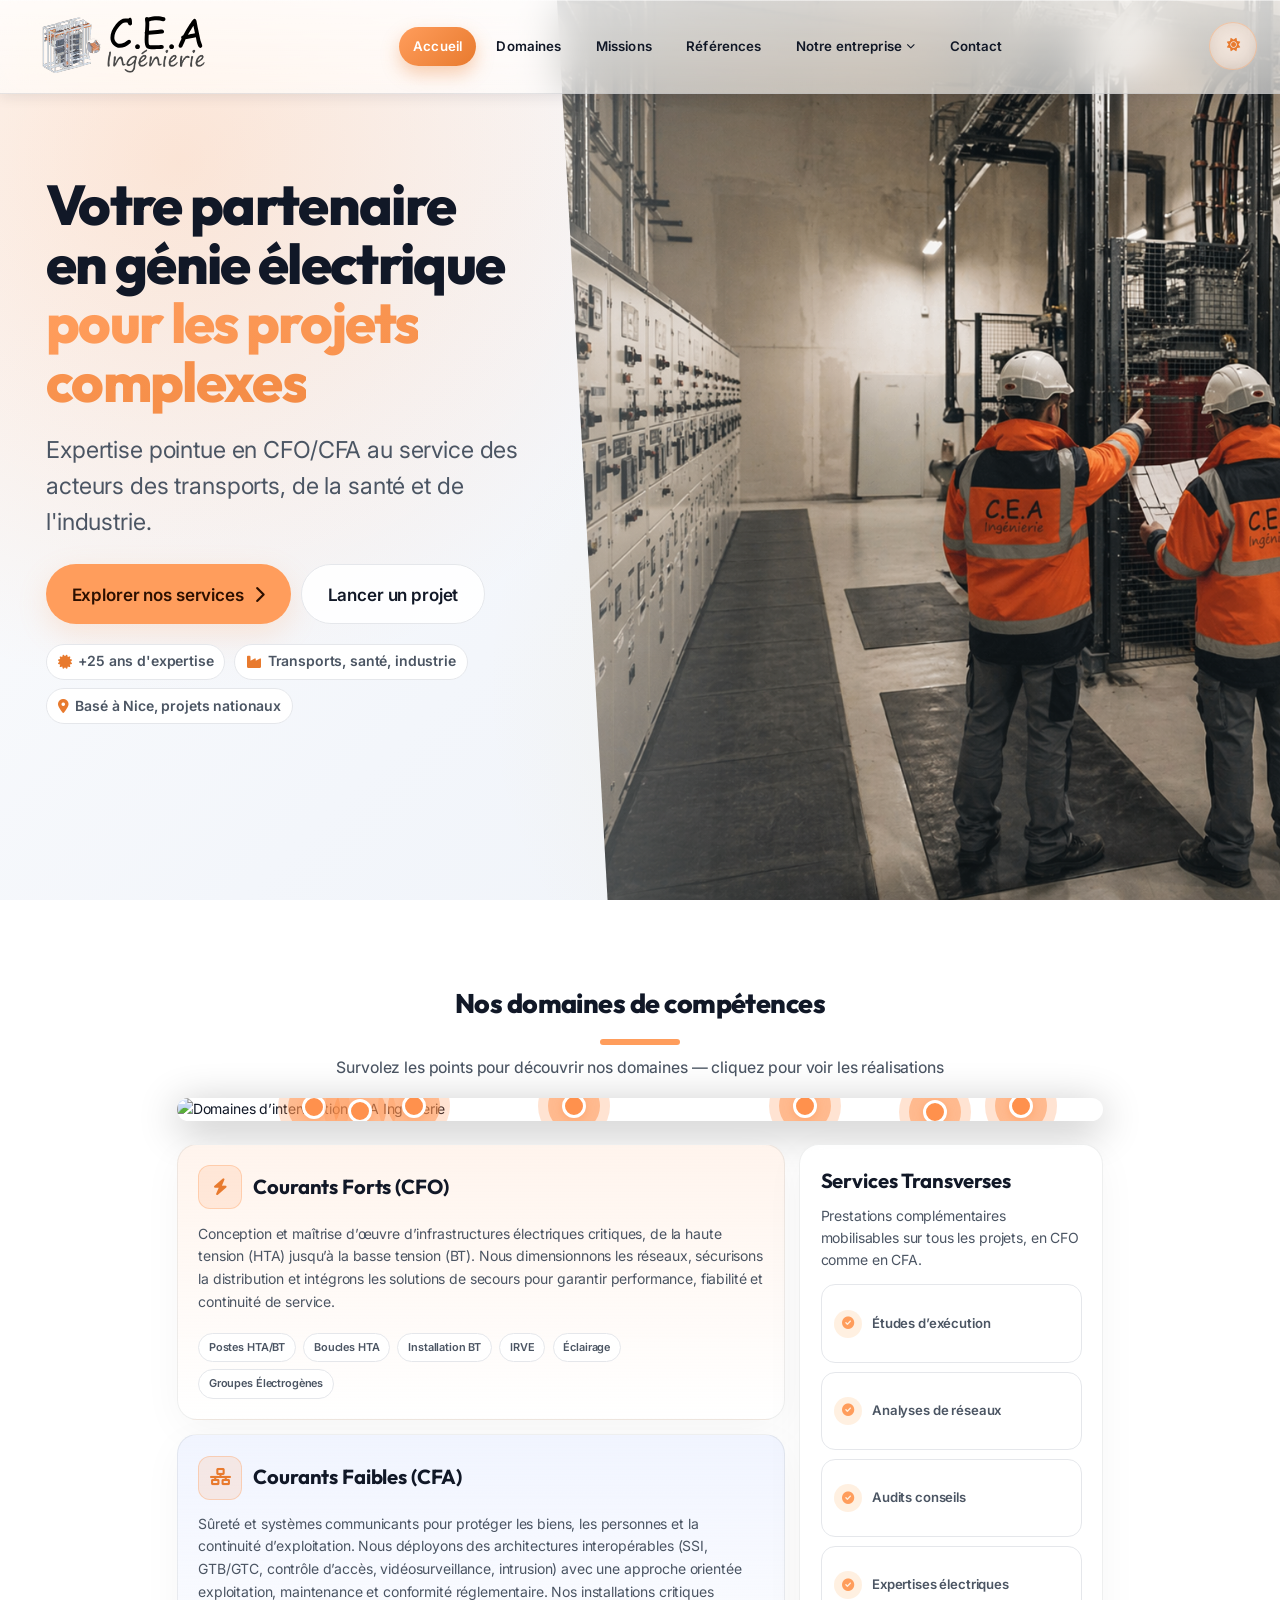
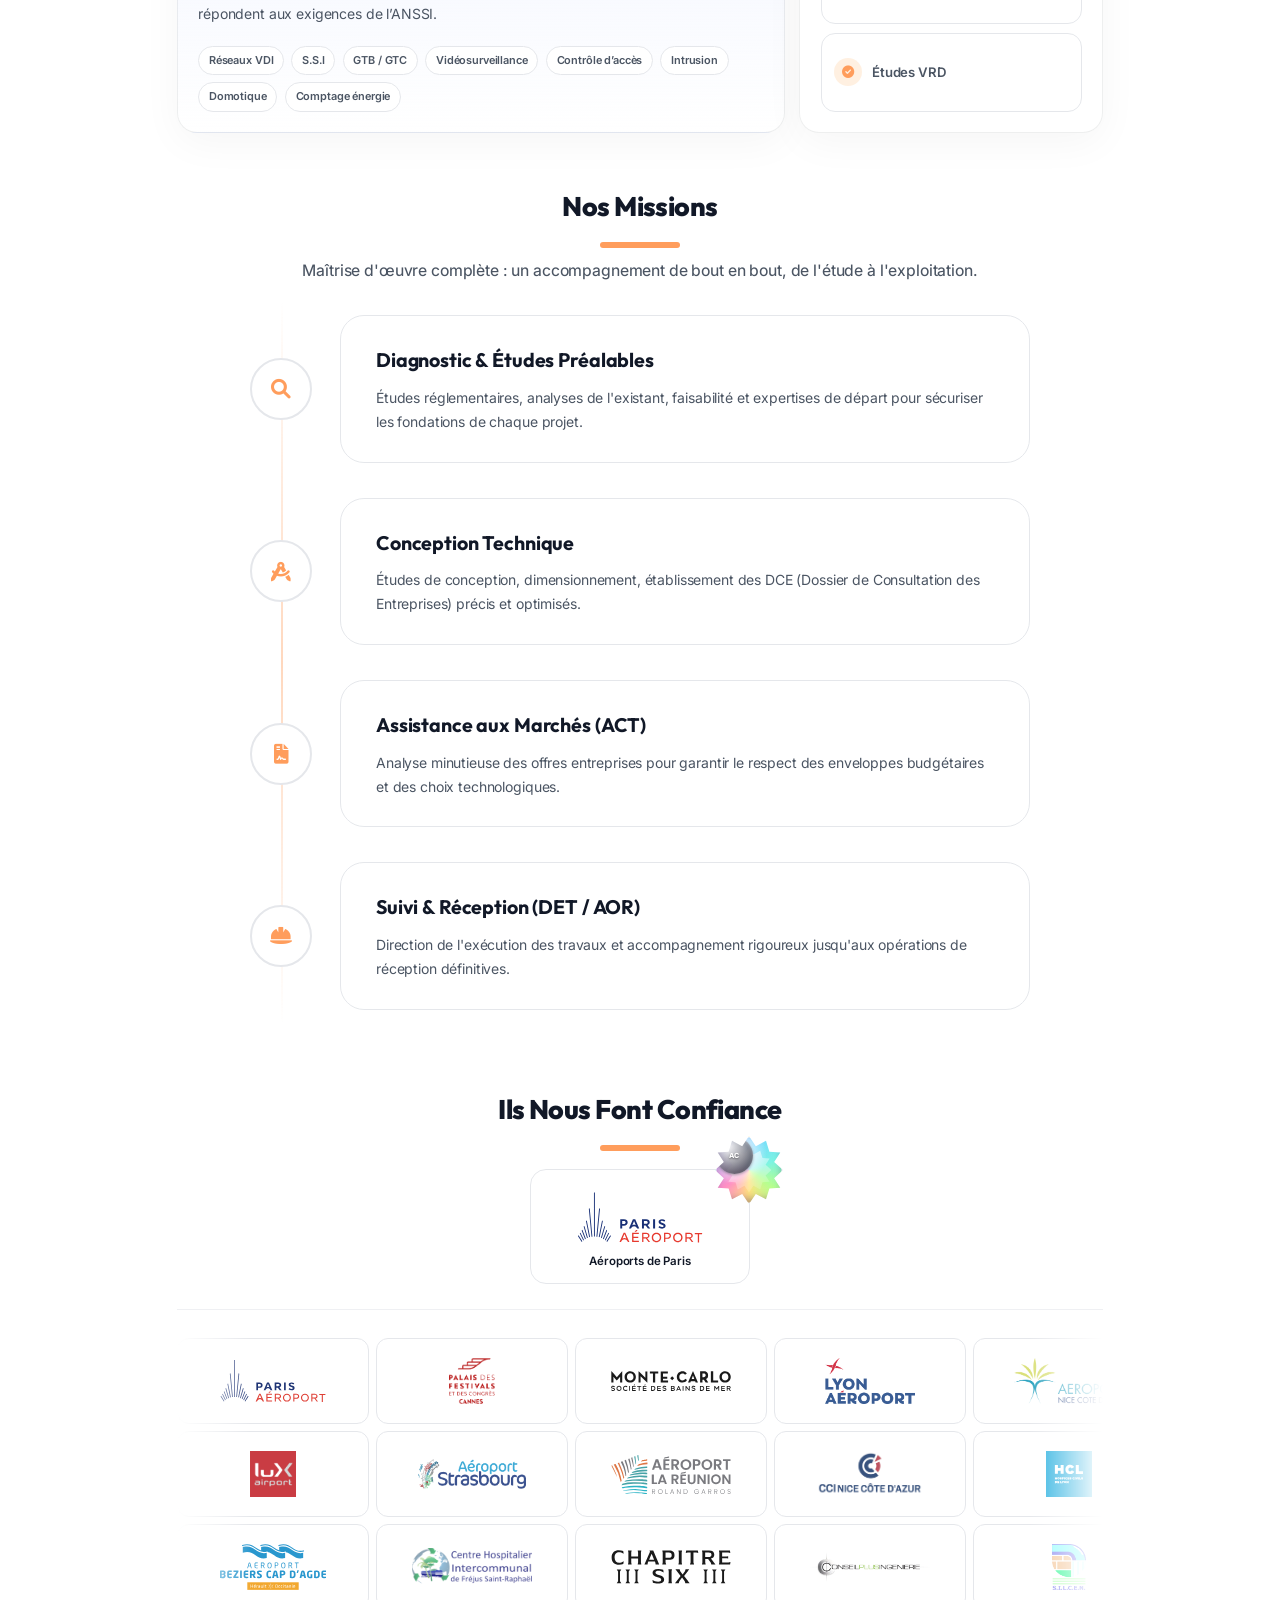
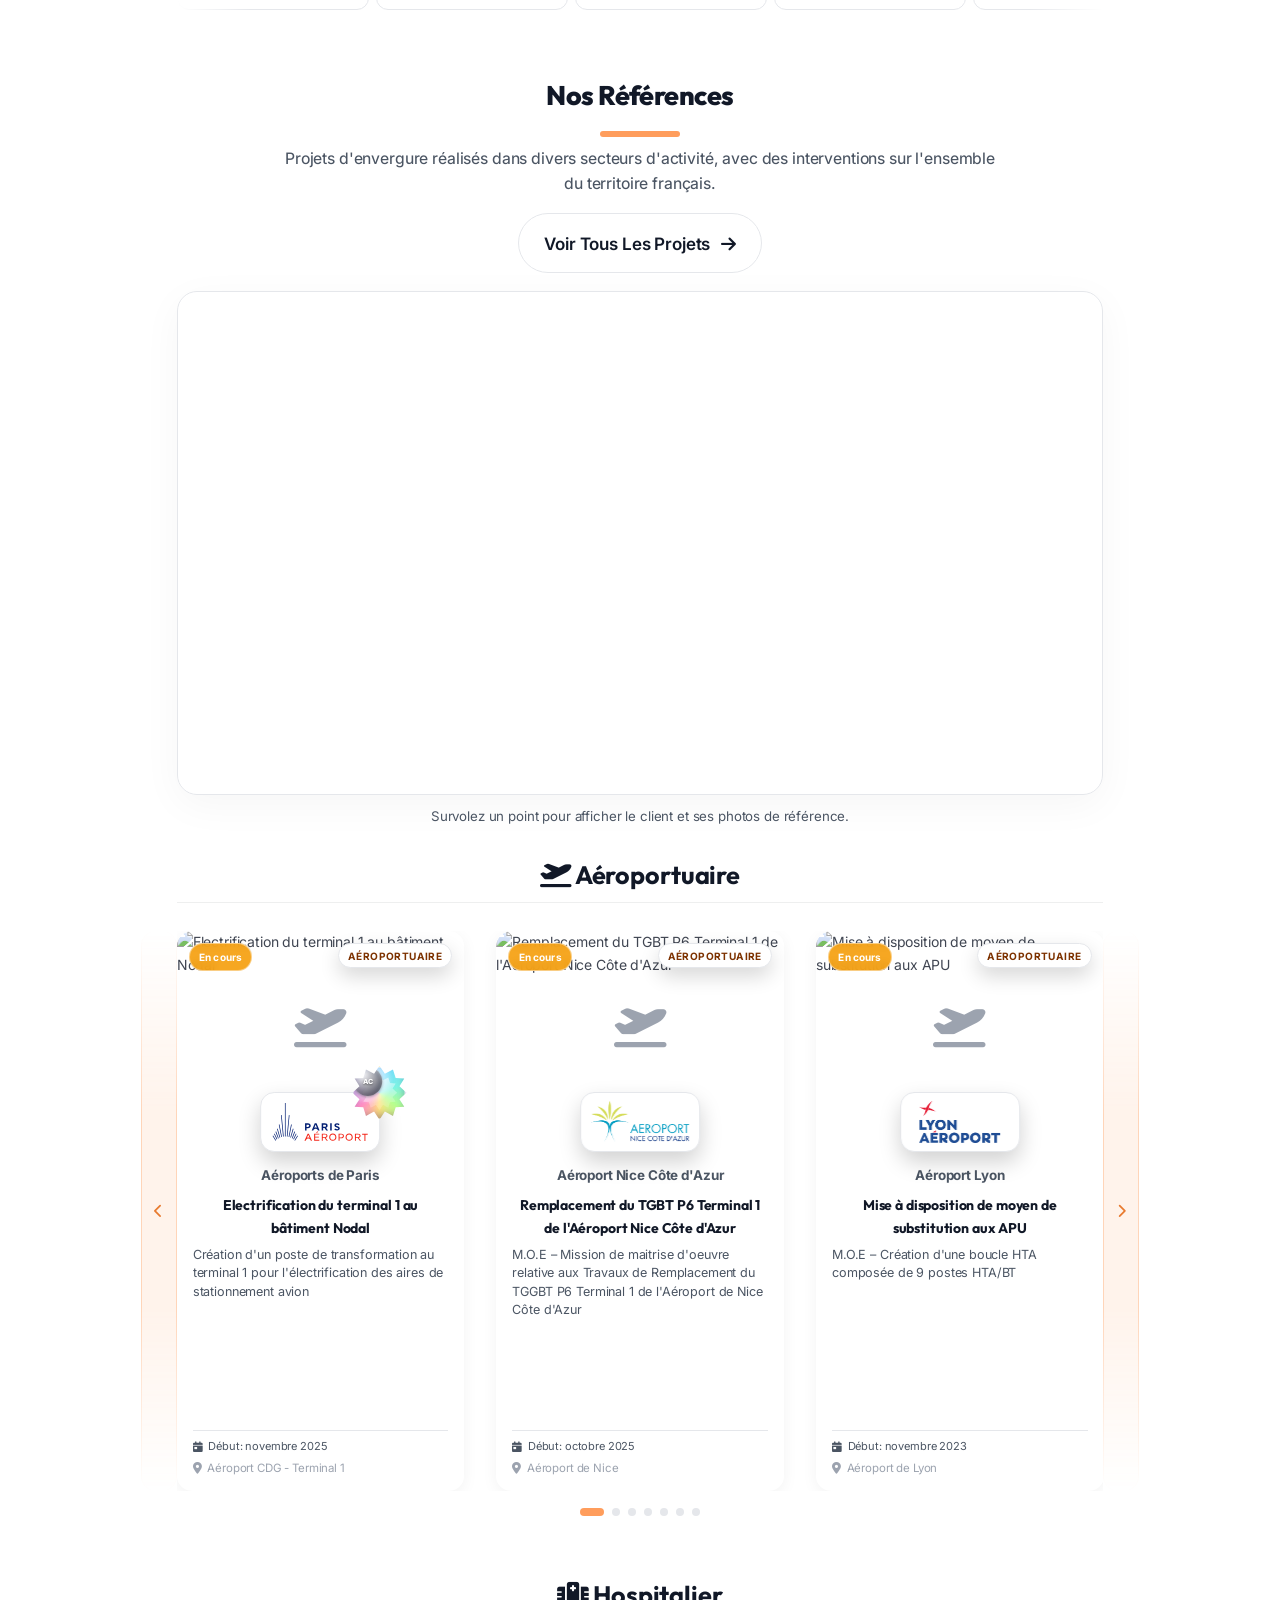
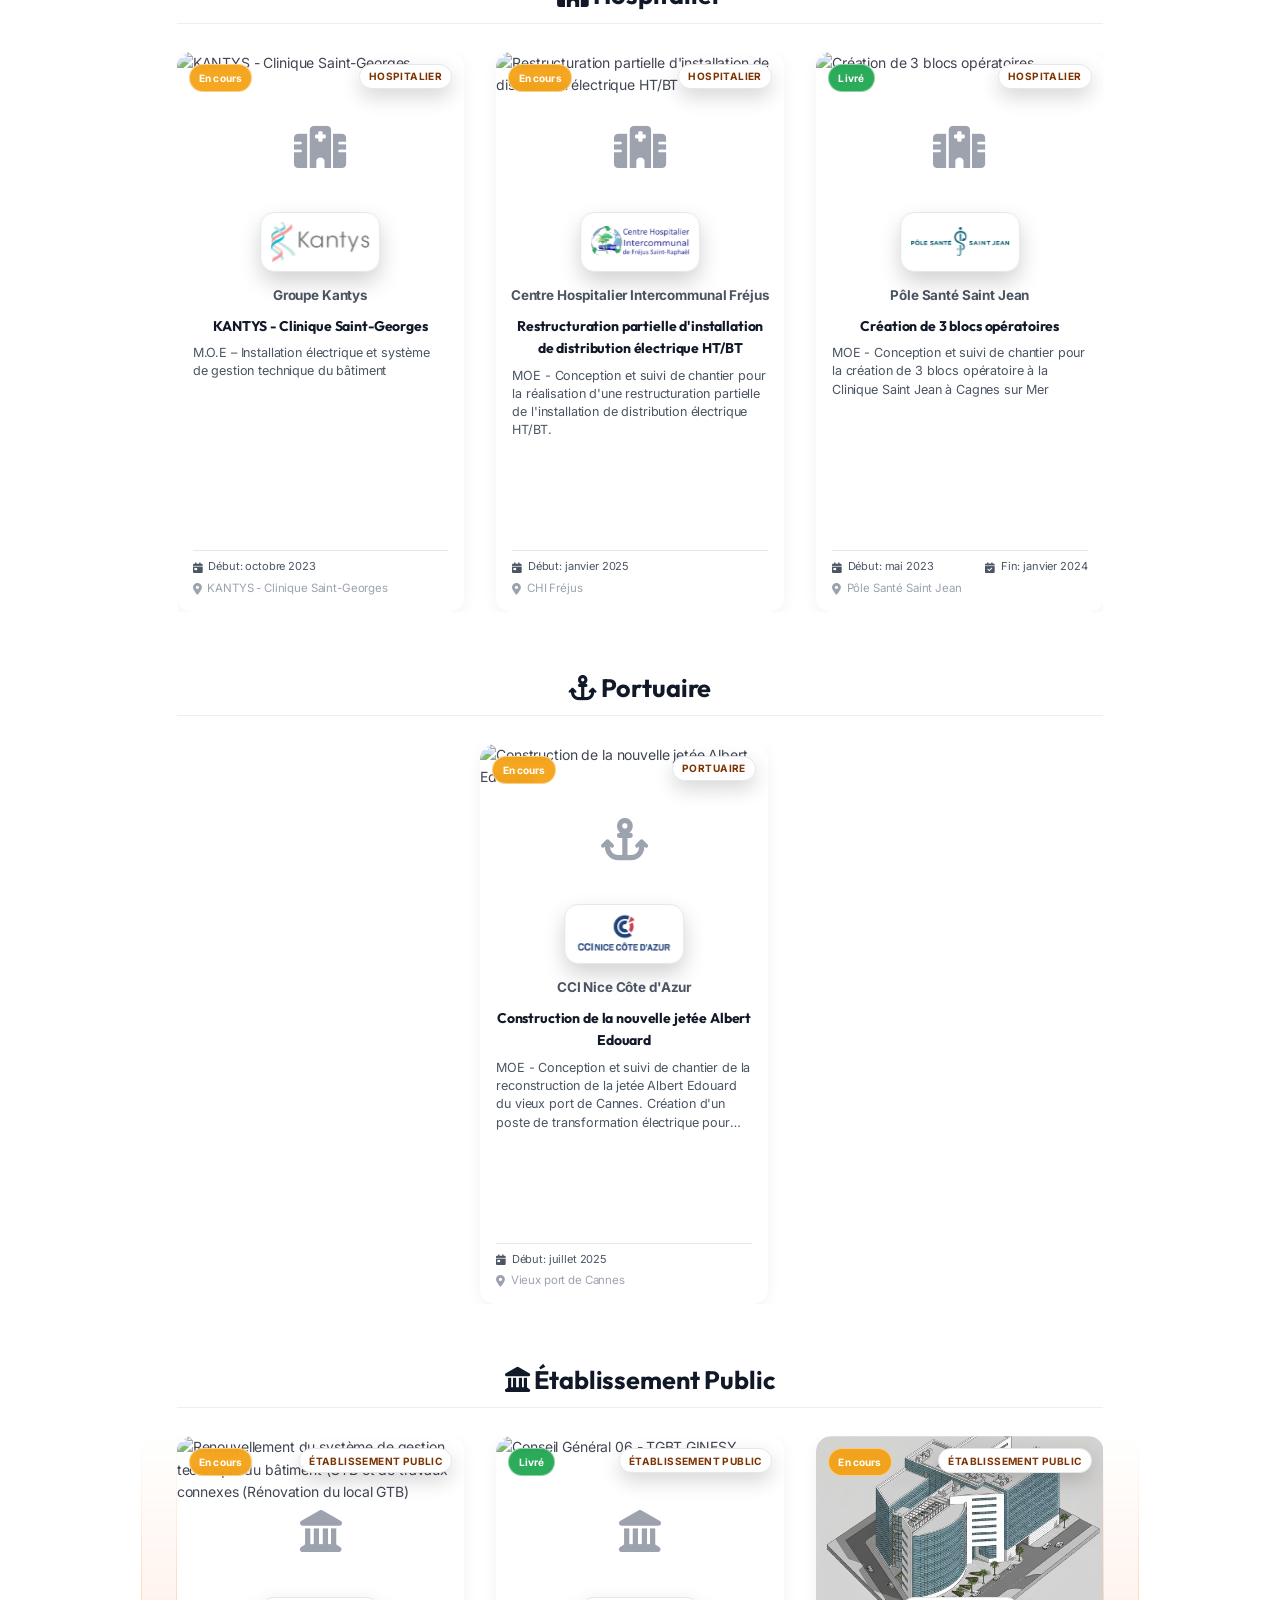
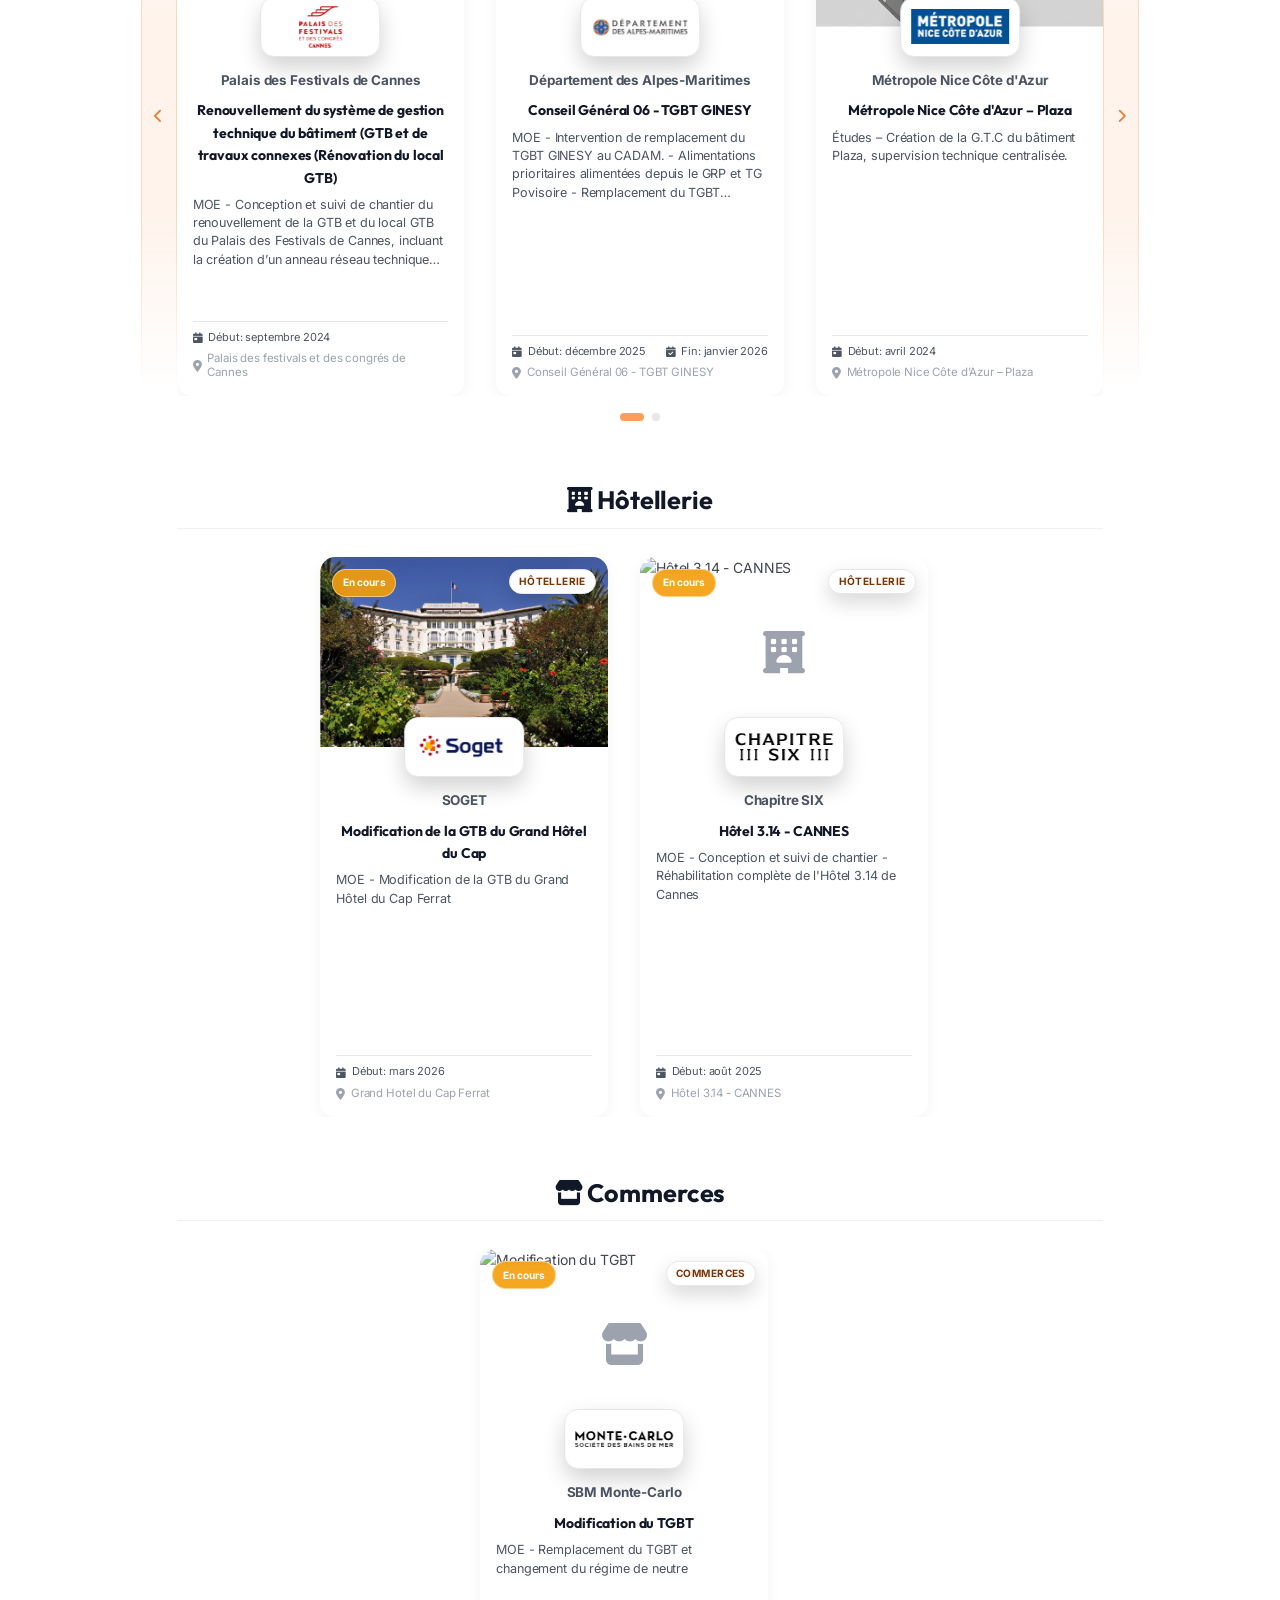
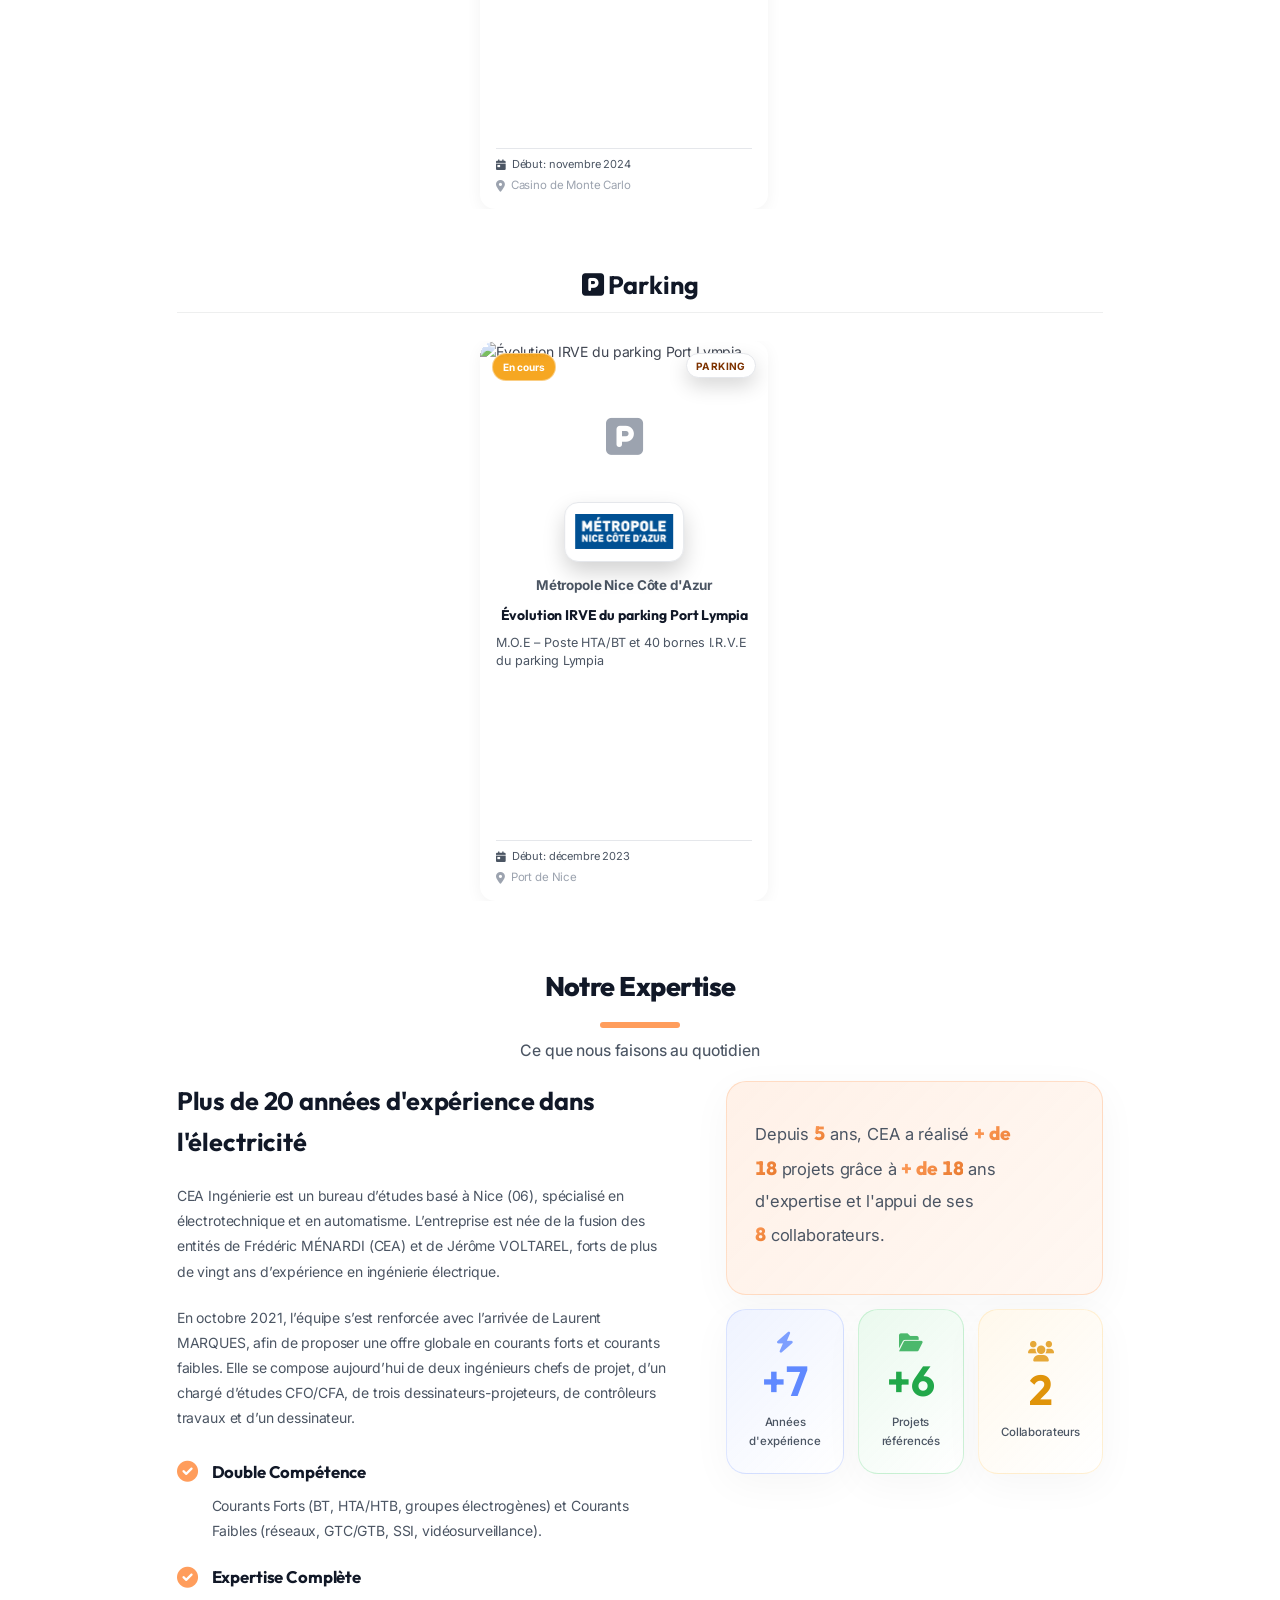
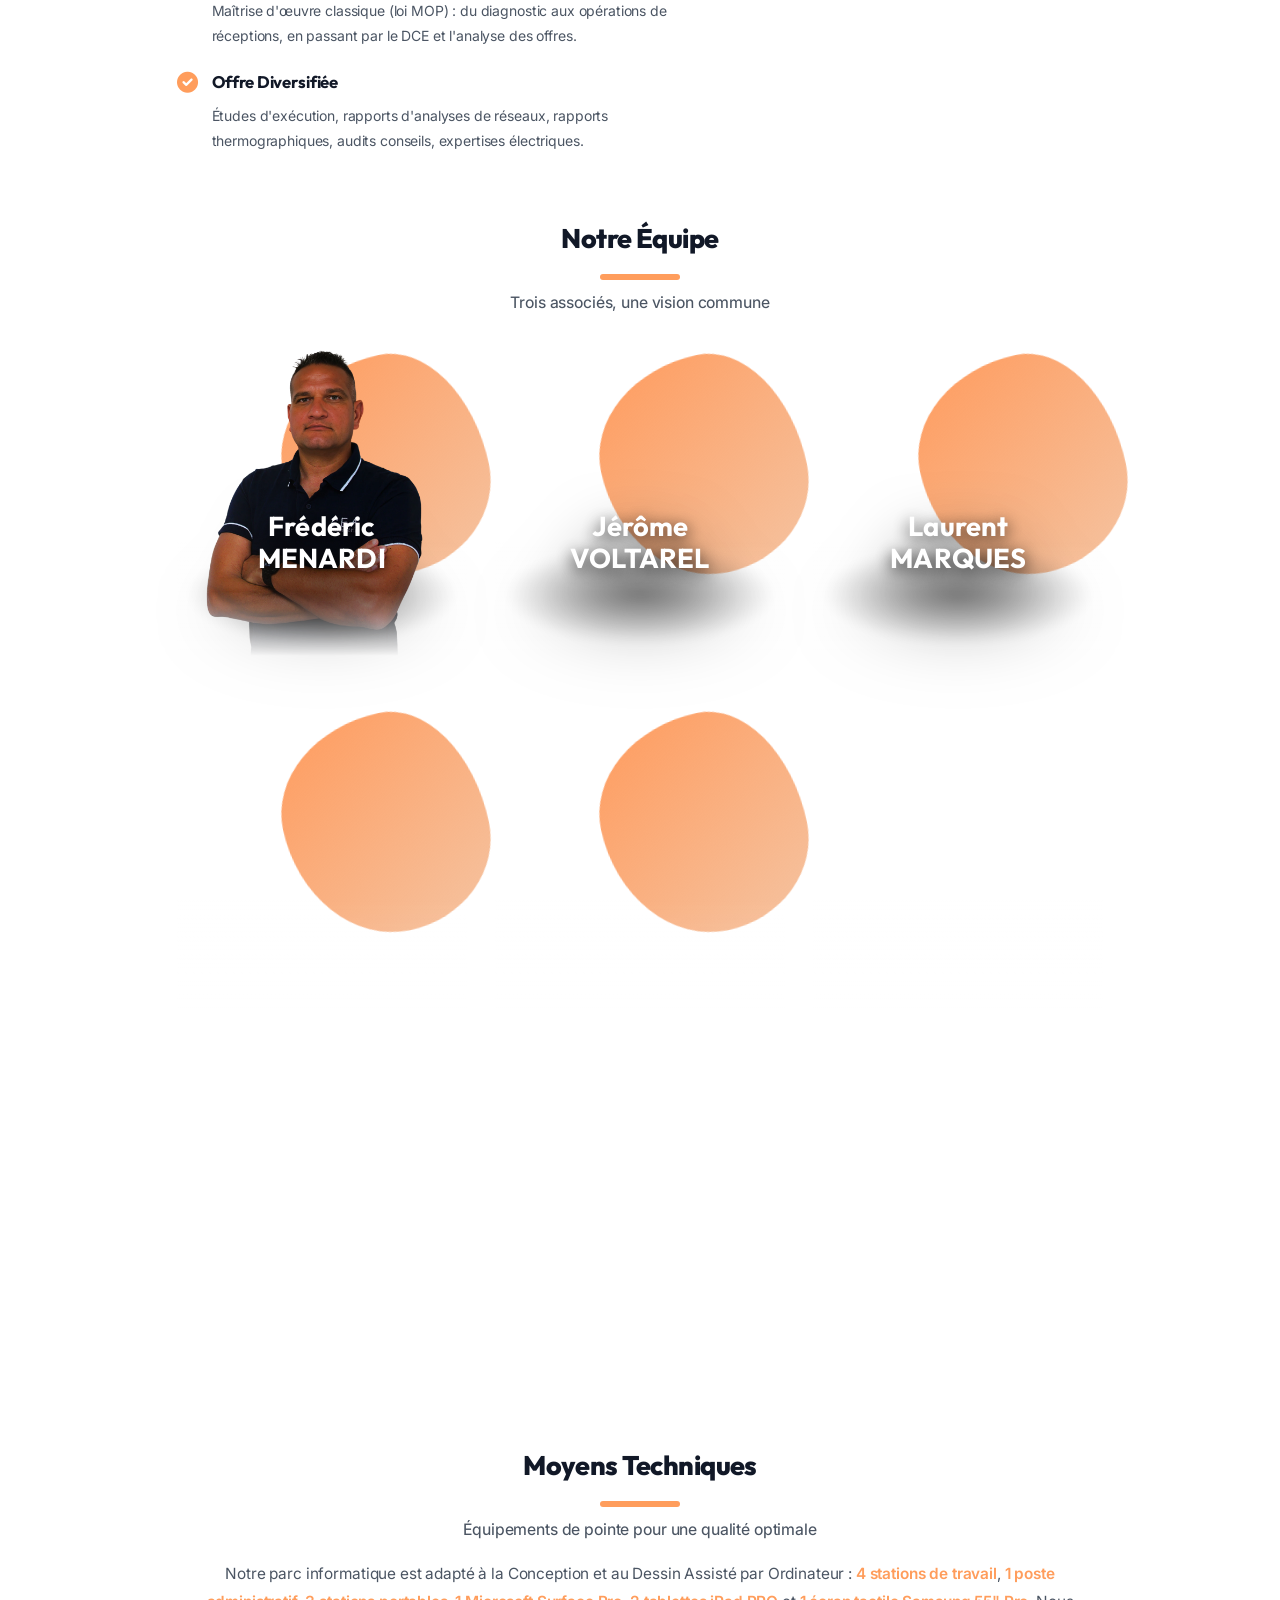
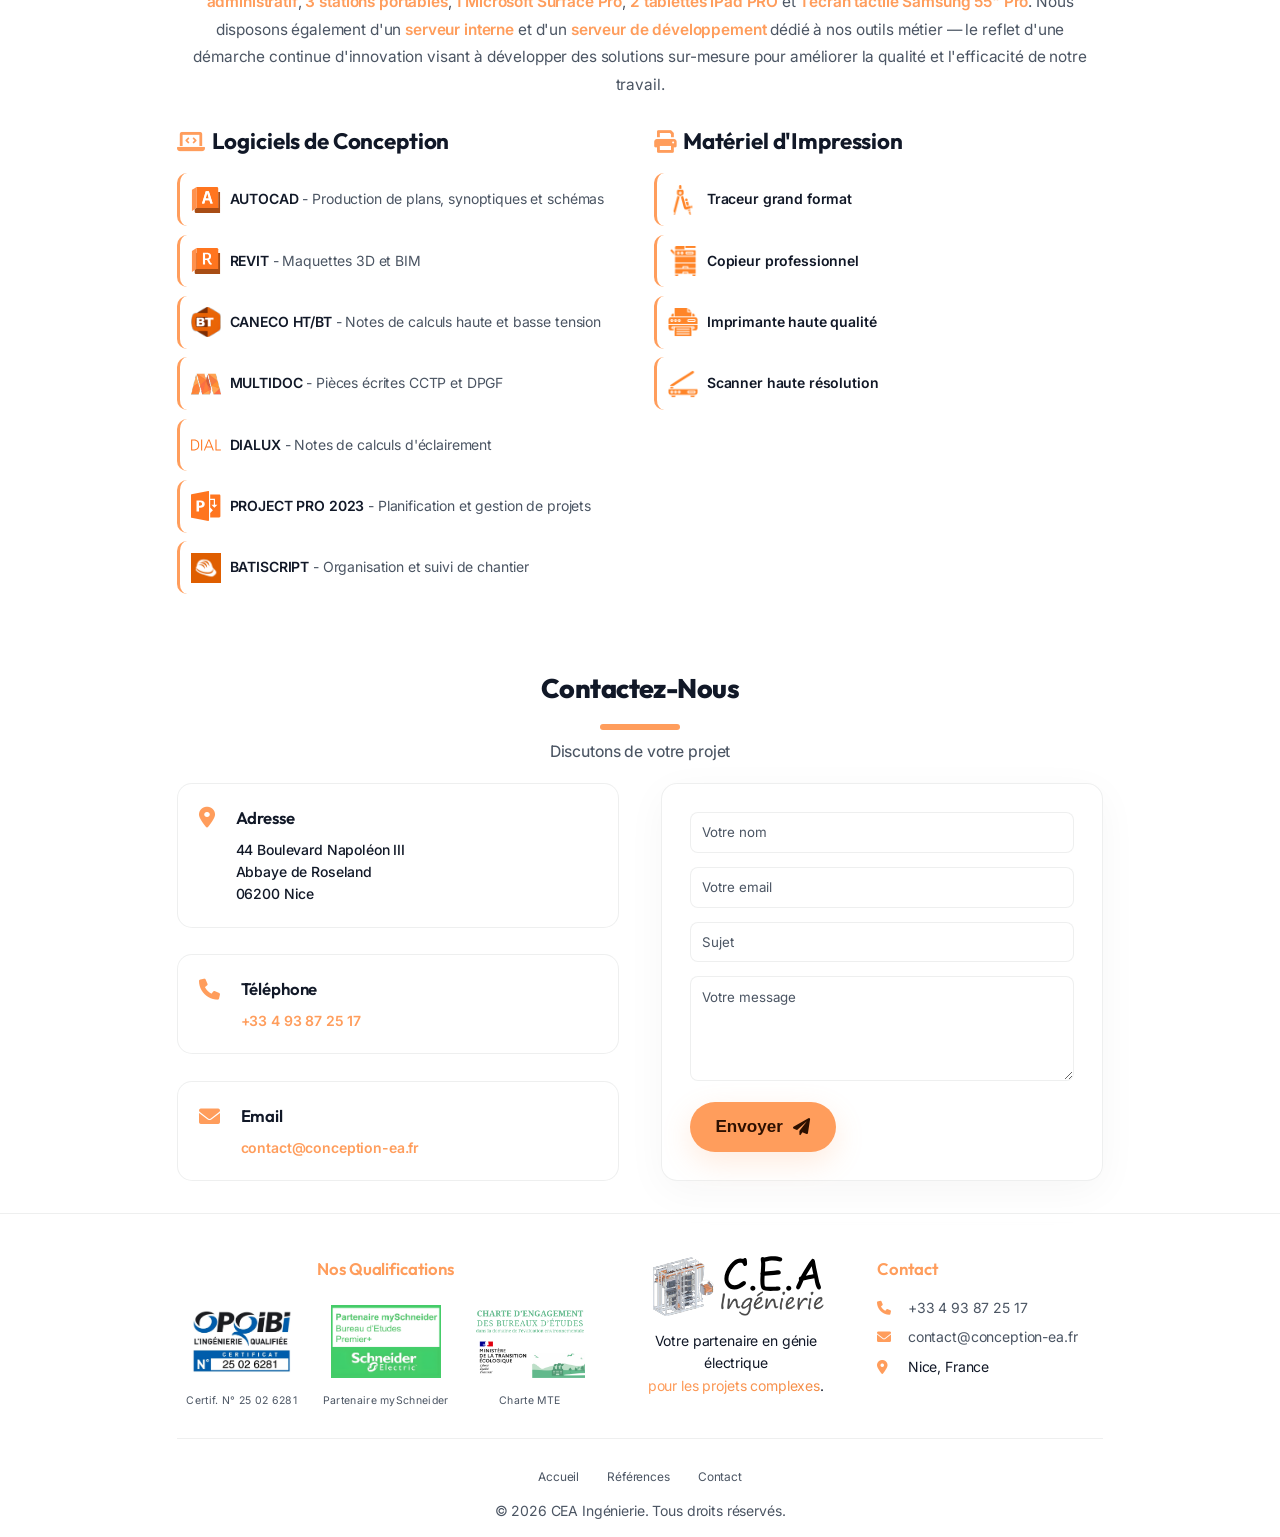
==== index.html @ 50ff3a9b "Deploy site CEA — 14/05/2026" ====
﻿<!DOCTYPE html>
<html lang="fr">
<head>
    <meta charset="UTF-8">
    <meta name="viewport" content="width=device-width, initial-scale=1.0, viewport-fit=cover">
    <title>CEA Ingénierie - Bureau d'Étude Électrique à Nice | Expertise HTA/HTB</title>

    <!-- SEO Meta Tags -->
    <meta name="description" content="CEA Ingénierie, bureau d'étude électrique basé à Nice. Experts en conception HTA/HTB, installations industrielles et tertiaires. Projets aéroportuaires, cliniques et centres commerciaux.">
    <meta name="keywords" content="bureau étude électrique Nice, ingénierie électrique Nice 06, bureau étude électrique Alpes-Maritimes, bureau étude électrique PACA, électricien Nice, conception électrique Nice, HTA HTB Nice, projets industriels Nice, installations électriques Côte d'Azur, bureau d'études électricité 06200, ingénieur électricité Nice, étude électrique Provence, aéroport, clinique, tertiaire, CEA Ingénierie">
    <meta name="author" content="CEA Ingénierie">
    <meta name="robots" content="index, follow">
    <meta name="language" content="French">
    <meta name="geo.region" content="FR-06">
    <meta name="geo.placename" content="Nice, Alpes-Maritimes, PACA">
    <meta name="geo.position" content="43.7101728;7.261953200000001">
    <meta name="ICBM" content="43.7101728, 7.261953200000001">

    <!-- Local Business Schema -->
    <meta name="locality" content="Nice">
    <meta name="region" content="Provence-Alpes-Côte d'Azur">
    <meta name="country" content="France">

    <!-- Open Graph / Facebook -->
    <meta property="og:type" content="website">
    <meta property="og:url" content="https://www.cea-ingenierie.fr/">
    <meta property="og:title" content="CEA Ingénierie - Bureau d'Étude Électrique à Nice">
    <meta property="og:description" content="Bureau d'étude électrique d'excellence spécialisé en HTA/HTB. Conception et réalisation de projets électriques innovants pour l'industrie et le tertiaire.">
    <meta property="og:image" content="https://www.cea-ingenierie.fr/ico/CEA 2.png">
    <meta property="og:locale" content="fr_FR">
    <meta property="og:site_name" content="CEA Ingénierie">

    <!-- Twitter Card -->
    <meta name="twitter:card" content="summary_large_image">
    <meta name="twitter:url" content="https://www.cea-ingenierie.fr/">
    <meta name="twitter:title" content="CEA Ingénierie - Bureau d'Étude Électrique">
    <meta name="twitter:description" content="Experts en ingénierie électrique HTA/HTB à Nice. Projets industriels et tertiaires de qualité.">
    <meta name="twitter:image" content="https://www.cea-ingenierie.fr/ico/CEA 2.png">

    <!-- Canonical URL -->
    <link rel="canonical" href="https://www.cea-ingenierie.fr/">

    <!-- Favicon -->
    <link rel="icon" href="ico/favicon.ico">
    <link rel="icon" type="image/png" href="ico/CEA 2.png">

    <link rel="stylesheet" href="css/style.css">
    <link rel="preconnect" href="https://fonts.googleapis.com">
    <link rel="preconnect" href="https://fonts.gstatic.com" crossorigin>
    <link href="https://fonts.googleapis.com/css2?family=Inter:wght@300;400;500;600;700&family=Outfit:wght@400;500;600;700;800&display=swap" rel="stylesheet">
    <link rel="preload" href="https://cdnjs.cloudflare.com/ajax/libs/font-awesome/6.0.0/css/all.min.css" as="style" onload="this.onload=null;this.rel='stylesheet'">
    <noscript><link rel="stylesheet" href="https://cdnjs.cloudflare.com/ajax/libs/font-awesome/6.0.0/css/all.min.css"></noscript>
    <link rel="preload" href="https://unpkg.com/leaflet@1.9.4/dist/leaflet.css" as="style" onload="this.onload=null;this.rel='stylesheet'"
        integrity="sha256-p4NxAoJBhIIN+hmNHrzRCf9tD/miZyoHS5obTRR9BMY=" crossorigin="">
    <noscript><link rel="stylesheet" href="https://unpkg.com/leaflet@1.9.4/dist/leaflet.css" integrity="sha256-p4NxAoJBhIIN+hmNHrzRCf9tD/miZyoHS5obTRR9BMY=" crossorigin=""></noscript>

    <!-- Swiper CSS -->
    <link rel="preload" href="https://cdn.jsdelivr.net/npm/swiper@11/swiper-bundle.min.css" as="style" onload="this.onload=null;this.rel='stylesheet'">
    <noscript><link rel="stylesheet" href="https://cdn.jsdelivr.net/npm/swiper@11/swiper-bundle.min.css"></noscript>

    <!-- AOS — Animate On Scroll -->
    <link rel="stylesheet" href="https://unpkg.com/aos@2.3.4/dist/aos.css">
    <!-- Animate.css -->
    <link rel="stylesheet" href="https://cdnjs.cloudflare.com/ajax/libs/animate.css/4.1.1/animate.min.css">

    <!-- Schema.org structured data -->
    <script type="application/ld+json">
    {
      "@context": "https://schema.org",
      "@type": "ProfessionalService",
      "name": "CEA Ingénierie",
      "image": "https://www.cea-ingenierie.fr/ico/CEA 2.png",
      "description": "Bureau d'étude électrique spécialisé en conception et réalisation de projets électriques pour l'industrie et le tertiaire",
      "url": "https://www.cea-ingenierie.fr",
      "telephone": "+33493872517",
      "email": "contact@conception-ea.fr",
      "address": {
        "@type": "PostalAddress",
        "streetAddress": "44 Boulevard Napoléon III, Abbaye de Roseland",
        "addressLocality": "Nice",
        "postalCode": "06200",
        "addressCountry": "FR"
      },
      "geo": {
        "@type": "GeoCoordinates",
        "latitude": 43.7101728,
        "longitude": 7.261953200000001
      },
      "openingHoursSpecification": {
        "@type": "OpeningHoursSpecification",
        "dayOfWeek": ["Monday", "Tuesday", "Wednesday", "Thursday", "Friday"],
        "opens": "08:00",
        "closes": "18:00"
      },
      "priceRange": "€€€",
      "areaServed": [
        {
          "@type": "City",
          "name": "Nice"
        },
        {
          "@type": "City",
          "name": "Cannes"
        },
        {
          "@type": "City",
          "name": "Antibes"
        },
        {
          "@type": "City",
          "name": "Monaco"
        },
        {
          "@type": "City",
          "name": "Grasse"
        },
        {
          "@type": "AdministrativeArea",
          "name": "Alpes-Maritimes"
        },
        {
          "@type": "AdministrativeArea",
          "name": "Provence-Alpes-Côte d'Azur"
        },
        {
          "@type": "GeoCircle",
          "geoMidpoint": {
            "@type": "GeoCoordinates",
            "latitude": 43.7101728,
            "longitude": 7.261953200000001
          },
          "geoRadius": "100000"
        }
      ],
      "founder": [
        {
          "@type": "Person",
          "name": "Frédéric Menardi",
          "jobTitle": "Spécialiste HTA / HTB"
        },
        {
          "@type": "Person",
          "name": "Jérôme Voltarel",
          "jobTitle": "Spécialiste HT/BT"
        },
        {
          "@type": "Person",
          "name": "Laurent Marques",
          "jobTitle": "Spécialiste HT/BT/CFA"
        }
      ],
      "serviceType": [
        "Conception électrique",
        "Études techniques",
        "Installations industrielles",
        "Installations tertiaires",
        "Automatisation",
        "Réseaux VDI"
      ],
      "aggregateRating": {
        "@type": "AggregateRating",
        "ratingValue": "4.9",
        "reviewCount": "50"
      },
      "sameAs": [
        "https://www.cea-ingenierie.fr"
      ],
      "hasOfferCatalog": {
        "@type": "OfferCatalog",
        "name": "Services électriques",
        "itemListElement": [
          {
            "@type": "Offer",
            "itemOffered": {
              "@type": "Service",
              "name": "Bureau d'étude électrique HTA/HTB"
            }
          },
          {
            "@type": "Offer",
            "itemOffered": {
              "@type": "Service",
              "name": "Conception installations industrielles"
            }
          },
          {
            "@type": "Offer",
            "itemOffered": {
              "@type": "Service",
              "name": "Projets aéroportuaires"
            }
          }
        ]
      }
    }
    </script>
</head>
<body>
    <!-- Navigation -->
    <nav class="navbar">
        <div class="nav-container">
            <div class="nav-logo">
                <a href="#accueil" aria-label="Retour à l'accueil">
                    <img src="ico/CEAON.svg" alt="CEA Ingénierie" class="logo" id="navLogo">
                </a>
            </div>
            <ul class="nav-menu" id="nav-menu-list">
                <li class="nav-item"><a href="#accueil" class="nav-link">Accueil</a></li>
                <li class="nav-item"><a href="#domaines" class="nav-link">Domaines</a></li>
                <li class="nav-item"><a href="#missions" class="nav-link">Missions</a></li>
                <li class="nav-item"><a href="#clients" class="nav-link">Références</a></li>
                <li class="nav-item nav-item--dropdown" id="entreprise-dropdown">
                    <button class="nav-link nav-link--dropdown" aria-expanded="false" aria-haspopup="true">
                        Notre entreprise <i class="fas fa-chevron-down nav-chevron" aria-hidden="true"></i>
                    </button>
                    <ul class="nav-dropdown" role="menu">
                        <li role="none"><a href="#expertise" class="nav-dropdown-link" role="menuitem">Notre expertise</a></li>
                        <li role="none"><a href="#equipe" class="nav-dropdown-link" role="menuitem">Notre équipe</a></li>
                        <li role="none"><a href="#moyens-techniques" class="nav-dropdown-link" role="menuitem">Moyens &amp; outils</a></li>
                    </ul>
                </li>
                <li class="nav-item"><a href="#contact" class="nav-link">Contact</a></li>
            </ul>
            <div class="nav-controls">
                <button class="theme-toggle" aria-label="Changer de thème">
                    <i class="fas fa-sun"></i>
                </button>
                <button class="hamburger" aria-controls="nav-menu-list" aria-expanded="false" aria-label="Menu de navigation">
                    <span class="bar" aria-hidden="true"></span>
                    <span class="bar" aria-hidden="true"></span>
                    <span class="bar" aria-hidden="true"></span>
                </button>
            </div>
        </div>
    </nav>

    <main>
    <!-- Hero Section -->
    <section id="accueil" class="hero">
        <div class="hero-container">
            <div class="hero-content">
                <h1 class="hero-title">
                    Votre partenaire<br>en génie&nbsp;électrique<br><span class="gradient-text">pour les projets complexes</span>
                </h1>
                <p class="hero-description">
                    Expertise pointue en CFO/CFA au service des acteurs des transports, de la santé et de l'industrie.
                </p>
                <div class="hero-buttons">
                    <a href="#domaines" class="btn btn-primary">
                        <span>Explorer nos services</span>
                        <i class="fas fa-chevron-right"></i>
                    </a>
                    <a href="#contact" class="btn btn-secondary">
                        <span>Lancer un projet</span>
                    </a>
                </div>
                <div class="hero-trust">
                    <span class="hero-trust-chip"><i class="fas fa-certificate"></i> <span data-experience-years-text data-start-year="2001">+20 ans d'expertise</span></span>
                    <span class="hero-trust-chip"><i class="fas fa-industry"></i> Transports, santé, industrie</span>
                    <span class="hero-trust-chip"><i class="fas fa-map-marker-alt"></i> Basé à Nice, projets nationaux</span>
                </div>
            </div>
            <div class="hero-visual">
                <div class="hero-photo">
                    <img class="hero-image hero-image--light" src="images/jour.png" alt="Ingénierie électrique urbaine et infrastructures haute tension" aria-hidden="false">
                    <img class="hero-image hero-image--dark" src="images/nuit.png" alt="" aria-hidden="true">
                    <div class="hero-photo-overlay"></div>
                </div>
            </div>
        </div>
    </section>

    <!-- Domaine d’Activité Section -->
    <section id="domaines" class="section-domaines">
        <div class="container">
            <div class="section-header" data-aos="fade-up">
                <h2 class="section-title">Nos domaines de compétences</h2>
                <p class="section-subtitle">Survolez les points pour découvrir nos domaines — cliquez pour voir les réalisations</p>
            </div>
            <div class="hotspot-scene" id="hotspot-scene">
                <img src="images/Nosdomainesjour.png" alt="Domaines d’intervention CEA Ingénierie" class="hotspot-image hotspot-image--light" />
                <img src="images/Nosdomainesnuit.png" alt="" class="hotspot-image hotspot-image--dark" aria-hidden="true" />
                <!-- Les points sont injectés dynamiquement par JS -->
            </div>

            <div class="domains-refined-grid">
                <article class="domain-card domain-card--strong" data-aos="fade-up" data-aos-delay="100">
                    <div class="domain-card-head">
                        <span class="domain-icon"><i class="fas fa-bolt"></i></span>
                        <h3>Courants Forts (CFO)</h3>
                    </div>
                    <p>Conception et maîtrise d’œuvre d’infrastructures électriques critiques, de la haute tension (HTA) jusqu’à la basse tension (BT). Nous dimensionnons les réseaux, sécurisons la distribution et intégrons les solutions de secours pour garantir performance, fiabilité et continuité de service.</p>
                    <div class="domain-chip-list">
                        <span class="domain-chip">Postes HTA/BT</span>
                        <span class="domain-chip">Boucles HTA</span>
                        <span class="domain-chip">Installation BT</span>
                        <span class="domain-chip">IRVE</span>
                        <span class="domain-chip">Éclairage</span>
                        <span class="domain-chip">Groupes Électrogènes</span>
                    </div>
                </article>

                <article class="domain-card domain-card--soft" data-aos="fade-up" data-aos-delay="200">
                    <div class="domain-card-head">
                        <span class="domain-icon"><i class="fas fa-network-wired"></i></span>
                        <h3>Courants Faibles (CFA)</h3>
                    </div>
                    <p>Sûreté et systèmes communicants pour protéger les biens, les personnes et la continuité d’exploitation. Nous déployons des architectures interopérables (SSI, GTB/GTC, contrôle d’accès, vidéosurveillance, intrusion) avec une approche orientée exploitation, maintenance et conformité réglementaire. Nos installations critiques répondent aux exigences de l’ANSSI.</p>
                    <div class="domain-chip-list">
                        <span class="domain-chip">Réseaux VDI</span>
                        <span class="domain-chip">S.S.I</span>
                        <span class="domain-chip">GTB / GTC</span>
                        <span class="domain-chip">Vidéosurveillance</span>
                        <span class="domain-chip">Contrôle d’accès</span>
                        <span class="domain-chip">Intrusion</span>
                        <span class="domain-chip">Domotique</span>
                        <span class="domain-chip">Comptage énergie</span>
                    </div>
                </article>

                <aside class="domain-services-card" data-aos="fade-up" data-aos-delay="300">
                    <h3>Services Transverses</h3>
                    <p class="domain-services-intro">Prestations complémentaires mobilisables sur tous les projets, en CFO comme en CFA.</p>
                    <ul class="domain-services-list">
                        <li>
                            <span class="domain-service-icon"><i class="fas fa-check-circle" aria-hidden="true"></i></span>
                            <span class="domain-service-label">Études d’exécution</span>
                        </li>
                        <li>
                            <span class="domain-service-icon"><i class="fas fa-check-circle" aria-hidden="true"></i></span>
                            <span class="domain-service-label">Analyses de réseaux</span>
                        </li>
                        <li>
                            <span class="domain-service-icon"><i class="fas fa-check-circle" aria-hidden="true"></i></span>
                            <span class="domain-service-label">Audits conseils</span>
                        </li>
                        <li>
                            <span class="domain-service-icon"><i class="fas fa-check-circle" aria-hidden="true"></i></span>
                            <span class="domain-service-label">Expertises électriques</span>
                        </li>
                        <li>
                            <span class="domain-service-icon"><i class="fas fa-check-circle" aria-hidden="true"></i></span>
                            <span class="domain-service-label">Études VRD</span>
                        </li>
                    </ul>
                </aside>
            </div>
        </div>
    </section>

    <!-- Missions Section -->
    <section id="missions" class="missions">
        <div class="container">
            <div class="section-header" data-aos="fade-up">
                <h2 class="section-title">Nos Missions</h2>
                <p class="section-subtitle">
                    Maîtrise d'œuvre complète : un accompagnement de bout en bout, de l'étude à l'exploitation.
                </p>
            </div>

            <div class="timeline">
                <div class="timeline-item" data-aos="fade-right" data-aos-delay="0">
                    <div class="timeline-icon"><i class="fas fa-search"></i></div>
                    <div class="timeline-content">
                        <h3>Diagnostic & Études Préalables</h3>
                        <p>Études réglementaires, analyses de l'existant, faisabilité et expertises de départ pour sécuriser les fondations de chaque projet.</p>
                    </div>
                </div>
                <div class="timeline-item" data-aos="fade-right" data-aos-delay="100">
                    <div class="timeline-icon"><i class="fas fa-drafting-compass"></i></div>
                    <div class="timeline-content">
                        <h3>Conception Technique</h3>
                        <p>Études de conception, dimensionnement, établissement des DCE (Dossier de Consultation des Entreprises) précis et optimisés.</p>
                    </div>
                </div>
                <div class="timeline-item" data-aos="fade-right" data-aos-delay="200">
                    <div class="timeline-icon"><i class="fas fa-file-contract"></i></div>
                    <div class="timeline-content">
                        <h3>Assistance aux Marchés (ACT)</h3>
                        <p>Analyse minutieuse des offres entreprises pour garantir le respect des enveloppes budgétaires et des choix technologiques.</p>
                    </div>
                </div>
                <div class="timeline-item" data-aos="fade-right" data-aos-delay="300">
                    <div class="timeline-icon"><i class="fas fa-hard-hat"></i></div>
                    <div class="timeline-content">
                        <h3>Suivi & Réception (DET / AOR)</h3>
                        <p>Direction de l'exécution des travaux et accompagnement rigoureux jusqu'aux opérations de réception définitives.</p>
                    </div>
                </div>
            </div>
        </div>
    </section>


    <!-- Clients Section -->
    <section id="clients" class="clients">
        <div class="container">
            <div class="section-header">
                <h2 class="section-title">Ils Nous Font Confiance</h2>
            </div>

            <div id="certifiedPartnersBlock" class="certified-partners-block" style="display:none;">
<div id="certifiedPartnersGrid" class="certified-partners-grid"></div>
                <div class="certified-partners-divider"></div>
            </div>

            <div class="trust-marquee" aria-label="Défilement des logos clients">
                <div id="trustTrackFwd" class="trust-marquee-track trust-marquee-track--fwd"></div>
                <div id="trustTrackRev" class="trust-marquee-track trust-marquee-track--rev"></div>
                <div id="trustTrackMid" class="trust-marquee-track trust-marquee-track--mid"></div>
            </div>
        </div>
    </section>


    <!-- Références Section -->
    <section id="references" class="references">
        <div class="container">
            <div class="section-header" data-aos="fade-up">
                <h2 class="section-title">Nos Références</h2>
                <p class="section-subtitle">
                    Projets d'envergure réalisés dans divers secteurs d'activité, avec des interventions sur l'ensemble du territoire français.
                </p>
                <a href="references.html" class="btn btn-secondary references-page-link">
                    <span>Voir Tous Les Projets</span>
                    <i class="fas fa-arrow-right"></i>
                </a>
            </div>

            <div class="references-map-panel">
                <div id="references-map" class="references-map" aria-label="Carte des sites de références"></div>
                <p id="references-map-hint" class="references-map-hint">
                    Survolez un point pour afficher le client et ses photos de référence.
                </p>
            </div>
            <div class="references-categories"></div>
        </div>
    </section>



    <!-- Notre Expertise Section -->
    <section id="expertise" class="expertise">
        <div class="container">
            <div class="section-header" data-aos="fade-up">
                <h2 class="section-title">Notre Expertise</h2>
                <p class="section-subtitle">
                    Ce que nous faisons au quotidien
                </p>
            </div>
            <div class="expertise-content">
                <div class="expertise-text" data-aos="fade-right">
                    <h3>Plus de 20 années d'expérience dans l'électricité</h3>
                    <p>
                        CEA Ingénierie est un bureau d’études basé à Nice (06), spécialisé en électrotechnique et en automatisme. L’entreprise est née de la fusion des entités de Frédéric MÉNARDI (CEA) et de Jérôme VOLTAREL, forts de plus de vingt ans d’expérience en ingénierie électrique.
                    </p>
                    <p>
                        En octobre 2021, l’équipe s’est renforcée avec l’arrivée de Laurent MARQUES, afin de proposer une offre globale en courants forts et courants faibles. Elle se compose aujourd’hui de deux ingénieurs chefs de projet, d’un chargé d’études CFO/CFA, de trois dessinateurs-projeteurs, de contrôleurs travaux et d’un dessinateur.
                    </p>

                    <div class="expertise-highlights">
                        <div class="highlight-item">
                            <i class="fas fa-check-circle"></i>
                            <div>
                                <h4>Double Compétence</h4>
                                <p>Courants Forts (BT, HTA/HTB, groupes électrogènes) et Courants Faibles (réseaux, GTC/GTB, SSI, vidéosurveillance).</p>
                            </div>
                        </div>
                        <div class="highlight-item">
                            <i class="fas fa-check-circle"></i>
                            <div>
                                <h4>Expertise Complète</h4>
                                <p>Maîtrise d'œuvre classique (loi MOP) : du diagnostic aux opérations de réceptions, en passant par le DCE et l'analyse des offres.</p>
                            </div>
                        </div>
                        <div class="highlight-item">
                            <i class="fas fa-check-circle"></i>
                            <div>
                                <h4>Offre Diversifiée</h4>
                                <p>Études d'exécution, rapports d'analyses de réseaux, rapports thermographiques, audits conseils, expertises électriques.</p>
                            </div>
                        </div>
                    </div>
                </div>
                <div class="expertise-stats" data-aos="fade-left">
                    <div class="stat-card stat-card--hero">
                        <p class="stat-narrative">
                            Depuis <strong class="stat-num-inline" data-start-year="2021">5</strong>&nbsp;ans,
                            CEA a réalisé <strong class="stat-num-inline" data-stat-target="21" data-prefix="+ de ">+ de 21</strong>&nbsp;projets
                            grâce à <strong class="stat-num-inline" data-start-year="2001" data-prefix="+ de ">+ de 25</strong>&nbsp;ans
                            d'expertise et l'appui de ses <strong class="stat-num-inline" data-stat-target="8">8</strong>&nbsp;collaborateurs.
                        </p>
                    </div>
                    <div class="stat-card stat-card--existence">
                        <span class="stat-icon-wrap"><i class="fas fa-bolt"></i></span>
                        <div class="stat-number" data-target="25" data-experience-years-counter data-start-year="2001" data-prefix="+">0</div>
                        <div class="stat-label">Années d'expérience</div>
                    </div>
                    <div class="stat-card stat-card--projets">
                        <span class="stat-icon-wrap"><i class="fas fa-folder-open"></i></span>
                        <div class="stat-number" data-target="21" data-prefix="+">0</div>
                        <div class="stat-label">Projets référencés</div>
                    </div>
                    <div class="stat-card stat-card--equipe">
                        <span class="stat-icon-wrap"><i class="fas fa-users"></i></span>
                        <div class="stat-number" data-target="8">0</div>
                        <div class="stat-label">Collaborateurs</div>
                    </div>
                </div>
            </div>
        </div>
    </section>


    <!-- Témoignages Section -->
    <section id="temoignages" class="temoignages" style="display:none;">
        <div class="container">
            <div class="section-header" data-aos="fade-up">
                <h2 class="section-title">Ce qu'ils disent</h2>
                <p class="section-subtitle">Témoignages de nos clients et partenaires</p>
            </div>
            <div id="temoignagesGrid" class="temoignages-grid"></div>
        </div>
    </section>


    <!-- Équipe Section -->
    <section id="equipe" class="team">
        <div class="container">
            <div class="section-header" data-aos="fade-up">
                <h2 class="section-title">Notre Équipe</h2>
                <p id="team-subtitle" class="section-subtitle" style="white-space:pre-line;">Trois associés, une vision commune</p>
            </div>
            <div id="team-grid" class="team-grid"></div>
        </div>
    </section>


    <!-- Moyens Techniques Section -->
    <section id="moyens-techniques" class="moyens-techniques">
        <div class="container">
            <div class="section-header" data-aos="fade-up">
                <h2 class="section-title">Moyens Techniques</h2>
                <p class="section-subtitle">
                    Équipements de pointe pour une qualité optimale
                </p>
            </div>

            <div class="moyens-intro">
                <p>
                    Notre parc informatique est adapté à la Conception et au Dessin Assisté par Ordinateur :
                    <strong>4 stations de travail</strong>, <strong>1 poste administratif</strong>,
                    <strong>3 stations portables</strong>, <strong>1 Microsoft Surface Pro</strong>,
                    <strong>2 tablettes iPad PRO</strong> et <strong>1 écran tactile Samsung 55" Pro</strong>.
                    Nous disposons également d'un <strong>serveur interne</strong> et d'un <strong>serveur de développement</strong> dédié à nos outils métier — le reflet d'une démarche continue d'innovation visant à développer des solutions sur-mesure pour améliorer la qualité et l'efficacité de notre travail.
                </p>
            </div>

            <div class="moyens-grid">
                <!-- Logiciels -->
                <div class="moyens-col" data-aos="fade-right" data-aos-delay="100">
                    <h3><i class="fas fa-laptop-code"></i> Logiciels de Conception</h3>
                    <ul class="logiciels-list">
                        <li>
                            <img src="images/logo_logiciel/AUTOCAD.svg" alt="AutoCAD" class="software-logo">
                            <div class="software-info">
                                <strong>AUTOCAD</strong> - Production de plans, synoptiques et schémas
                            </div>
                        </li>
                        <li>
                            <img src="images/logo_logiciel/REVIT.svg" alt="Revit" class="software-logo">
                            <div class="software-info">
                                <strong>REVIT</strong> - Maquettes 3D et BIM
                            </div>
                        </li>
                        <li>
                            <img src="images/logo_logiciel/CANECO.svg" alt="Caneco" class="software-logo">
                            <div class="software-info">
                                <strong>CANECO HT/BT</strong> - Notes de calculs haute et basse tension
                            </div>
                        </li>
                        <li>
                            <img src="images/logo_logiciel/MULTIDOC.svg" alt="Multidoc" class="software-logo">
                            <div class="software-info">
                                <strong>MULTIDOC</strong> - Pièces écrites CCTP et DPGF
                            </div>
                        </li>
                        <li>
                            <img src="images/logo_logiciel/DIALUX.svg" alt="Dialux" class="software-logo">
                            <div class="software-info">
                                <strong>DIALUX</strong> - Notes de calculs d'éclairement
                            </div>
                        </li>
                        <li>
                            <img src="images/logo_logiciel/PROJECT PRO.svg" alt="Project Pro" class="software-logo">
                            <div class="software-info">
                                <strong>PROJECT PRO 2023</strong> - Planification et gestion de projets
                            </div>
                        </li>
                        <li>
                            <img src="images/logo_logiciel/batiscript.svg" alt="Batiscript" class="software-logo">
                            <div class="software-info">
                                <strong>BATISCRIPT</strong> - Organisation et suivi de chantier
                            </div>
                        </li>
                    </ul>
                </div>

                <!-- Matériel -->
                <div class="moyens-col" data-aos="fade-left" data-aos-delay="200">
                    <h3><i class="fas fa-print"></i> Matériel d'Impression</h3>
                    <ul class="materiel-list">
                        <li>
                            <img src="images/logo_logiciel/TRACEUR.png" alt="Traceur" class="hardware-logo">
                            <strong>Traceur grand format</strong>
                        </li>
                        <li>
                            <img src="images/logo_logiciel/COPIEUR.png" alt="Copieur" class="hardware-logo">
                            <strong>Copieur professionnel</strong>
                        </li>
                        <li>
                            <img src="images/logo_logiciel/IMPRIMANTE.png" alt="Imprimante" class="hardware-logo">
                            <strong>Imprimante haute qualité</strong>
                        </li>
                        <li>
                            <img src="images/logo_logiciel/SCANNER.png" alt="Scanner" class="hardware-logo">
                            <strong>Scanner haute résolution</strong>
                        </li>
                    </ul>
                </div>
            </div>
        </div>
    </section>

    <!-- Contact Section -->
    <section id="contact" class="contact">
        <div class="container">
            <div class="section-header" data-aos="fade-up">
                <h2 class="section-title">Contactez-Nous</h2>
                <p class="section-subtitle">
                    Discutons de votre projet
                </p>
            </div>
            <div class="contact-container">
                <div class="contact-info" data-aos="fade-right">
                    <a class="contact-item contact-item--link" href="https://www.google.com/maps/search/?api=1&query=44+Boulevard+Napol%C3%A9on+III%2C+06200+Nice" target="_blank" rel="noopener noreferrer" aria-label="Ouvrir l'adresse dans l'application de navigation">
                        <i class="fas fa-map-marker-alt"></i>
                        <div>
                            <h3>Adresse</h3>
                            <p>44 Boulevard Napoléon III<br>Abbaye de Roseland<br>06200 Nice</p>
                        </div>
                    </a>
                    <div class="contact-item">
                        <i class="fas fa-phone"></i>
                        <div>
                            <h3>Téléphone</h3>
                            <p><a href="tel:+33493872517" class="phone-link">+33 4 93 87 25 17</a></p>
                        </div>
                    </div>
                    <div class="contact-item">
                        <i class="fas fa-envelope"></i>
                        <div>
                            <h3>Email</h3>
                            <p><a href="mailto:contact@conception-ea.fr" class="phone-link">contact@conception-ea.fr</a></p>
                        </div>
                    </div>
                </div>
                <form class="contact-form" action="send_email.php" method="POST" data-aos="fade-left">
                    <div class="form-group">
                        <label for="name" class="sr-only">Votre nom</label>
                        <input type="text" id="name" name="name" placeholder="Votre nom" required>
                    </div>
                    <div class="form-group">
                        <label for="email" class="sr-only">Votre email</label>
                        <input type="email" id="email" name="email" placeholder="Votre email" required>
                    </div>
                    <div class="form-group">
                        <label for="subject" class="sr-only">Sujet</label>
                        <input type="text" id="subject" name="subject" placeholder="Sujet" required>
                    </div>
                    <div class="form-group">
                        <label for="message" class="sr-only">Votre message</label>
                        <textarea id="message" name="message" placeholder="Votre message" rows="5" required></textarea>
                    </div>
                    <button type="submit" class="btn btn-primary">
                        <span>Envoyer</span>
                        <i class="fas fa-paper-plane"></i>
                    </button>
                </form>
            </div>
        </div>
    </section>

    </main>

    <!-- Footer -->
    <footer class="footer">
        <div class="container">
            <div class="footer-content">
                <div class="footer-section footer-section--center">
                    <h3>Nos Qualifications</h3>
                    <div class="footer-opqibi">
                        <div class="footer-opqibi-item">
                            <a href="https://www.opqibi.com/fiche/7041" target="_blank" rel="noopener noreferrer" title="Voir notre fiche OPQIBI">
                                <img src="images/references/OPQIBI.jpg" alt="OPQIBI – Certificat N° 25 02 6281" class="footer-opqibi-logo">
                            </a>
                            <p class="footer-certif-num">Certif. N° 25 02 6281</p>
                        </div>
                        <div class="footer-opqibi-item">
                            <img src="images/references/partenaireschneider.png" alt="Partenaire mySchneider Bureau d'Études Premier+" class="footer-opqibi-logo">
                            <p class="footer-certif-num">Partenaire mySchneider</p>
                        </div>
                        <div class="footer-opqibi-item">
                            <img src="images/references/charte-ministere.png" alt="Signataire de la Charte d'engagement des bureaux d'études – Ministère de la Transition Écologique" class="footer-opqibi-logo">
                            <p class="footer-certif-num">Charte MTE</p>
                        </div>
                    </div>
                </div>
                <div class="footer-section footer-section--center">
                    <img src="ico/CEAON.svg" alt="CEA Ingénierie" class="footer-logo" id="footerLogo">
                    <p>Votre partenaire en génie électrique<br><span class="gradient-text">pour les projets complexes</span>.</p>
                </div>
                <div class="footer-section">
                    <h3>Contact</h3>
                    <ul>
                        <li><i class="fas fa-phone"></i> <a href="tel:+33493872517" class="footer-link">+33 4 93 87 25 17</a></li>
                        <li><i class="fas fa-envelope"></i> <a href="mailto:contact@conception-ea.fr" class="footer-link">contact@conception-ea.fr</a></li>
                        <li><i class="fas fa-map-marker-alt"></i> Nice, France</li>
                    </ul>
                </div>
            </div>
            <div class="footer-bottom">
                <nav class="footer-nav">
                    <a href="index.html" class="footer-nav-link">Accueil</a>
                    <a href="references.html" class="footer-nav-link">Références</a>
                    <a href="index.html#contact" class="footer-nav-link">Contact</a>
                </nav>
                <p>&copy; 2026 CEA Ingénierie. Tous droits réservés.</p>
            </div>
        </div>
    </footer>

    <!-- Galerie Modale (Lightbox) -->
    <div id="gallery-modal" class="gallery-modal">
        <button class="gallery-close" aria-label="Fermer la galerie">&times;</button>
        <button class="gallery-prev" aria-label="Image précédente">&#10094;</button>
        <button class="gallery-next" aria-label="Image suivante">&#10095;</button>
        <div class="gallery-content">
            <img src="" alt="Image de projet" id="gallery-image">
            <div id="gallery-caption" class="gallery-caption">
                <span id="gallery-counter"></span>
            </div>
        </div>
    </div>

    <!-- Swiper JS -->
    <script src="https://cdn.jsdelivr.net/npm/swiper@11/swiper-bundle.min.js"></script>
    <script src="https://unpkg.com/leaflet@1.9.4/dist/leaflet.js"
        integrity="sha256-20nQCchB9co0qIjJZRGuk2/Z9VM+kNiyxNV1lvTlZBo=" crossorigin="" defer></script>
    <script src="js/ac-badge-three.js" defer></script>
    <script src="js/ref-card.js" defer></script>
    <script src="js/script.js" defer></script>

    <!-- AOS init -->
    <script src="https://unpkg.com/aos@2.3.4/dist/aos.js"></script>
    <script>
      AOS.init({ duration: 700, easing: 'ease-out-cubic', once: true, offset: 60 });
    </script>
</body>
</html>
---- css/style.css ----
/* ==========================================================================
   1. Variables & Thèmes
   ========================================================================== */
html {
  scroll-padding-top: 80px; /* fallback — JS overrides with actual navbar height */
}

:root {
  /* Couleurs principales - Palette Engineering Premium */
  --primary-orange: #ff9d5c;      /* Orange plus chaud et vibrant */
  --primary-orange-dark: #e87a2e; /* Orange plus profond */
  --primary-brown: #4d2600;       /* Marron terre d'ombre brûlée */
  --primary-gray: #4a5568;        /* Gris acier */

  /* Thème Light - Plus aérien et spacieux */
  --bg-primary: #fdfdfd;
  --bg-secondary: #f0f2f5;
  --bg-card: rgba(255, 255, 255, 0.9);
  --bg-card-solid: #ffffff;
  --bg-glass: rgba(255, 255, 255, 0.4);
  --text-primary: #111827;    /* Presque noir pour plus de contraste */
  --text-secondary: #4b5563;  /* Gris neutre pour la lecture */
  --text-muted: #9ca3af;
  --border-color: #e5e7eb;
  --shadow-color: rgba(0, 0, 0, 0.05);
  --accent-color: var(--primary-orange);

  /* Glassmorphism Raffiné */
  --glass-bg: rgba(255, 255, 255, 0.2);
  --glass-bg-solid: rgba(253, 253, 253, 0.9);
  --glass-border: rgba(45, 52, 54, 0.08);
  --glass-shadow: 0 10px 40px rgba(0, 0, 0, 0.04);
  --glass-backdrop: blur(12px);

  /* Bento Layout Variables */
  --bento-gap: 1.5rem;
  --bento-radius: 24px;
  
  /* Section Fade */
  --section-fade-color: #fdfdfd;
  
  --page-background:
    radial-gradient(circle at 14% 18%, rgba(255, 157, 92, 0.24), transparent 40%),
    radial-gradient(circle at 84% 8%, rgba(101, 137, 255, 0.16), transparent 34%),
    radial-gradient(circle at 72% 76%, rgba(255, 191, 71, 0.12), transparent 38%),
    linear-gradient(135deg, #fdfdfd 0%, #f3f6fb 52%, #eef2f8 100%);
}

[data-theme="dark"] {
  /* Thème Dark - Ultra Premium (Deep Sea / Charcoal) */
  --bg-primary: #0a0c10;
  --bg-secondary: #111319;
  --bg-card: rgba(17, 19, 25, 0.8);
  --bg-card-solid: #111319;
  --bg-glass: rgba(10, 12, 16, 0.6);
  --text-primary: #f9fafb;
  --text-secondary: #d1d5db;
  --text-muted: #6b7280;
  --border-color: #1f2937;
  --shadow-color: rgba(0, 0, 0, 0.5);

  /* Glassmorphism Dark */
  --glass-bg: rgba(0, 0, 0, 0.4);
  --glass-bg-solid: rgba(10, 12, 16, 0.92);
  --glass-border: rgba(255, 255, 255, 0.06);
  --glass-shadow: 0 20px 50px rgba(0, 0, 0, 0.6);
  
  --section-fade-color: #0a0c10;
  --page-background:
    radial-gradient(circle at 18% 16%, rgba(255, 157, 92, 0.16), transparent 36%),
    radial-gradient(circle at 82% 12%, rgba(96, 137, 255, 0.12), transparent 30%),
    radial-gradient(circle at 68% 82%, rgba(255, 125, 31, 0.08), transparent 34%),
    linear-gradient(140deg, #0a0c10 0%, #0d121a 52%, #101827 100%);
}

[data-theme="dark"] .logo-nebula {
  border-color: transparent;
}

/* ==========================================================================
   2. Reset & Styles de base
   ========================================================================== */
* {
  margin: 0;
  padding: 0;
  box-sizing: border-box;
}

/* Custom Scrollbar */
::-webkit-scrollbar {
  width: 12px;
  height: 12px;
}

::-webkit-scrollbar-track {
  background: var(--glass-bg);
  border-radius: 10px;
}

::-webkit-scrollbar-thumb {
  background: linear-gradient(135deg, var(--primary-orange), var(--primary-orange-dark));
  border-radius: 10px;
  border: 2px solid var(--glass-bg);
  transition: all 0.3s ease;
}

::-webkit-scrollbar-thumb:hover {
  background: linear-gradient(135deg, var(--primary-orange-dark), var(--primary-brown));
  box-shadow: 0 0 10px rgba(255, 145, 77, 0.5);
}

/* Firefox scrollbar */
* {
  scrollbar-width: thin;
  scrollbar-color: var(--primary-orange) var(--glass-bg);
}

[data-theme="dark"] ::-webkit-scrollbar-track {
  background: rgba(10, 12, 25, 0.65);
  border: 1px solid rgba(255, 255, 255, 0.05);
  box-shadow: inset 0 0 10px rgba(0, 0, 0, 0.4);
}

[data-theme="dark"] {
  scrollbar-color: var(--primary-orange) rgba(15, 15, 35, 0.6);
}

html {
  scroll-behavior: smooth;
  height: 100%;
}

body {
  font-family: 'Inter', -apple-system, BlinkMacSystemFont, 'Segoe UI', sans-serif;
  background: var(--page-background);
  background-attachment: fixed;
  color: var(--text-primary);
  line-height: 1.6;
  letter-spacing: -0.01em;
  overflow-x: hidden;
  overflow-y: auto;
  min-height: 100vh;
  transition: background-color 0.4s ease, color 0.4s ease;
  height: 100%;
}

h1, h2, h3, h4, h5, h6, .hero-title, .section-title {
  font-family: 'Outfit', 'Inter', sans-serif;
}

.container {
  width: min(88vw, 1720px);
  max-width: 1720px;
  margin: 0 auto;
  padding: 0 clamp(12px, 1.2vw, 22px);
}

@media (max-width: 1024px) {
  .container {
    width: min(94vw, 1200px);
    padding: 0 16px;
  }
}

@media (max-width: 768px) {
  .container {
    width: 96vw;
    padding: 0 12px;
  }
}

/* Classe pour masquer visuellement mais garder accessible pour les lecteurs d'écran */
.sr-only {
  position: absolute;
  width: 1px;
  height: 1px;
  padding: 0;
  margin: -1px;
  overflow: hidden;
  clip: rect(0, 0, 0, 0);
  white-space: nowrap;
  border-width: 0;
}

/* ==========================================================================
   3. Classes Utilitaires
   ========================================================================== */
.gradient-text {
  background: linear-gradient(135deg, var(--primary-orange), var(--primary-orange-dark));
  background-clip: text;
  -webkit-background-clip: text;
  -webkit-text-fill-color: transparent;
  background-size: 200% 200%;
  animation: gradientShift 3s ease-in-out infinite;
}

@keyframes gradientShift {
  0%, 100% { background-position: 0% 50%; }
  50% { background-position: 100% 50%; }
}

/* ==========================================================================
   4. Barre de Navigation
   ========================================================================== */
.navbar {
  position: fixed;
  top: 0;
  left: 0;
  right: 0;
  width: 100%;
  z-index: 5000;
  padding: 0;
  padding-top: env(safe-area-inset-top, 0px);
  padding-left: env(safe-area-inset-left, 0px);
  padding-right: env(safe-area-inset-right, 0px);
  background: linear-gradient(180deg, rgba(255, 255, 255, 0.72), rgba(255, 255, 255, 0.56));
  backdrop-filter: blur(20px) saturate(160%);
  -webkit-backdrop-filter: blur(20px) saturate(160%);
  border-bottom: 1px solid rgba(17, 24, 39, 0.1);
  box-shadow: 0 12px 28px rgba(15, 23, 42, 0.12);
  transition: top 0.35s ease, background 0.35s ease, border-color 0.35s ease, box-shadow 0.35s ease, backdrop-filter 0.35s ease;
}

.nav-container {
  width: 100%;
  max-width: none;
  margin: 0 auto;
  padding: 0.62rem clamp(14px, 2.6vw, 40px);
  display: flex;
  justify-content: space-between;
  align-items: center;
  border-radius: 0;
  border: 0;
  background: rgba(255, 255, 255, 0.08);
  box-shadow: inset 0 1px 0 rgba(255, 255, 255, 0.35);
  transition: padding 0.35s ease, background 0.35s ease, box-shadow 0.35s ease;
}

[data-theme="dark"] .navbar {
  background: linear-gradient(180deg, rgba(10, 12, 16, 0.76), rgba(10, 12, 16, 0.62));
  border-bottom-color: rgba(255, 255, 255, 0.14);
  box-shadow: 0 14px 30px rgba(0, 0, 0, 0.44);
}

[data-theme="dark"] .nav-container {
  background: rgba(255, 255, 255, 0.04);
  box-shadow: inset 0 1px 0 rgba(255, 255, 255, 0.08);
}

@media (max-width: 1024px) {
  .nav-container {
    width: 100%;
    padding: 0.56rem 16px;
  }
}

@media (max-width: 768px) {
  .nav-container {
    width: 100%;
    padding: 0.52rem 12px;
  }
}

.nav-logo a .logo {
  height: 48px;
  width: auto;
  object-fit: contain;
  padding-top: 3px;
  image-rendering: -webkit-optimize-contrast;
  -webkit-backface-visibility: hidden;
  transition: transform 0.22s ease, filter 0.22s ease, height 0.35s ease, padding-top 0.35s ease;
}

.nav-logo {
  margin-left: 1vw;
}

.nav-logo a:hover .logo {
  transform: translateY(-1px) scale(1.03);
}

.nav-menu {
  display: flex;
  list-style: none;
  align-items: center;
  gap: 0.45rem;
}

.nav-item {
  display: flex;
  align-items: center;
}

.nav-link {
  color: var(--text-primary);
  text-decoration: none;
  font-weight: 600;
  font-size: 0.95rem;
  letter-spacing: 0.01em;
  transition: color 0.25s ease, background 0.25s ease, transform 0.25s ease, padding 0.35s ease;
  position: relative;
  padding: 0.56rem 0.92rem;
  border-radius: 999px;
}

.nav-link::after {
  display: none;
}

.nav-link:hover {
  color: var(--primary-orange-dark);
  background: rgba(255, 157, 92, 0.16);
  transform: translateY(-1px);
}

.nav-link.active {
  color: #ffffff;
  background: linear-gradient(135deg, var(--primary-orange), var(--primary-orange-dark));
  box-shadow: 0 8px 18px rgba(232, 122, 46, 0.35);
}

.nav-link:focus-visible {
  outline: 2px solid var(--primary-orange);
  outline-offset: 2px;
}

/* ── Dropdown "Notre entreprise" ─────────────────────────────────────────── */
.nav-item--dropdown {
  position: relative;
}

/* Pont invisible qui comble le gap entre le bouton et le panel */
.nav-item--dropdown::after {
  content: '';
  position: absolute;
  top: 100%;
  left: 0;
  right: 0;
  height: 14px;
}

/* Le bouton hérite de .nav-link — on ajoute juste ce qui est spécifique */
.nav-link--dropdown {
  background: none;
  border: none;
  cursor: pointer;
  font-family: inherit;
  line-height: inherit;
  display: inline-flex;
  align-items: center;
  gap: 0.38rem;
  white-space: nowrap;
}

.nav-link--dropdown.active {
  color: #ffffff;
  background: linear-gradient(135deg, var(--primary-orange), var(--primary-orange-dark));
  box-shadow: 0 8px 18px rgba(232, 122, 46, 0.35);
}

.nav-chevron {
  font-size: 0.62rem;
  transition: transform 0.25s ease;
}

.nav-item--dropdown:hover .nav-chevron,
.nav-item--dropdown.open .nav-chevron {
  transform: rotate(180deg);
}

.nav-dropdown {
  position: absolute;
  top: calc(100% + 10px);
  left: 50%;
  transform: translateX(-50%) translateY(-6px);
  min-width: 210px;
  list-style: none;
  margin: 0;
  padding: 0.5rem;
  background: var(--glass-bg-solid);
  backdrop-filter: blur(20px) saturate(160%);
  -webkit-backdrop-filter: blur(20px) saturate(160%);
  border: 1px solid var(--glass-border);
  border-radius: 16px;
  box-shadow: 0 16px 40px rgba(0, 0, 0, 0.13);
  opacity: 0;
  visibility: hidden;
  pointer-events: none;
  transition: opacity 0.2s ease, transform 0.2s ease, visibility 0.2s ease;
  z-index: 200;
}

.nav-item--dropdown:hover .nav-dropdown,
.nav-item--dropdown.open .nav-dropdown {
  opacity: 1;
  visibility: visible;
  pointer-events: auto;
  transform: translateX(-50%) translateY(0);
}

.nav-dropdown-link {
  display: flex;
  align-items: center;
  padding: 0.65rem 1rem;
  color: var(--text-primary);
  text-decoration: none;
  font-size: 0.88rem;
  font-weight: 500;
  border-radius: 10px;
  transition: background 0.2s ease, color 0.2s ease;
  white-space: nowrap;
}

.nav-dropdown-link:hover {
  background: rgba(255, 157, 92, 0.14);
  color: var(--primary-orange-dark);
}

[data-theme="dark"] .nav-dropdown {
  box-shadow: 0 16px 40px rgba(0, 0, 0, 0.45);
}

.theme-toggle {
  background: rgba(255, 157, 92, 0.12);
  border: 1px solid rgba(255, 157, 92, 0.35);
  border-radius: 50%;
  width: 42px;
  height: 42px;
  display: flex;
  align-items: center;
  justify-content: center;
  color: var(--primary-orange-dark);
  cursor: pointer;
  transition: transform 0.25s ease, background 0.25s ease, color 0.25s ease, border-color 0.25s ease, width 0.35s ease, height 0.35s ease;
  backdrop-filter: blur(10px);
}

.theme-toggle.animating {
  animation: toggle-pop 0.3s ease-out;
}
@keyframes toggle-pop {
  50% { transform: scale(0.8); }
  100% { transform: scale(1); }
}
.theme-toggle:hover {
  background: var(--primary-orange);
  border-color: var(--primary-orange-dark);
  color: #fff;
  transform: translateY(-1px);
}

.nav-controls {
  display: flex;
  align-items: center;
  gap: 8px;
}

.hamburger {
  display: none;
  flex-direction: column;
  cursor: pointer;
  gap: 4px;
  background: transparent;
  border: none;
}

.bar {
  width: 23px;
  height: 2px;
  background: var(--text-primary);
  transition: 0.3s;
  border-radius: 8px;
}

[data-theme="dark"] .bar {
  background: #f9fafb;
}

/* État héro (en haut de page) */
.navbar--hero {
  top: 0;
}

.navbar--hero .nav-container {
  background: rgba(255, 255, 255, 0.14);
  border-color: transparent;
  box-shadow: inset 0 1px 0 rgba(255, 255, 255, 0.48);
}

[data-theme="dark"] .navbar--hero .nav-container {
  background: rgba(255, 255, 255, 0.06);
  border-color: transparent;
  box-shadow: inset 0 1px 0 rgba(255, 255, 255, 0.12);
}

/* Styles pour l'animation du menu hamburger */
.hamburger.active .bar:nth-child(1) {
  transform: rotate(45deg) translate(5px, 5px);
}

.hamburger.active .bar:nth-child(2) {
  opacity: 0;
}

.hamburger.active .bar:nth-child(3) {
  transform: rotate(-45deg) translate(7px, -6px);
}

/* ==========================================================================
   5. Section Hero (Accueil)
   ========================================================================== */
.hero {
  min-height: 100svh;
  display: flex;
  align-items: stretch;
  padding: 0 0 clamp(8px, 1.6vh, 20px);
  position: relative;
  overflow: hidden;
}

.hero-container {
  width: 100vw;
  max-width: none;
  margin: 0 auto;
  padding: 0 0 0 clamp(14px, 4.4vw, 92px);
  display: grid;
  grid-template-columns: minmax(320px, 34vw) minmax(0, 1fr);
  gap: clamp(14px, 2vw, 30px);
  align-items: stretch;
  min-height: 100svh;
}

.hero-content {
  padding: 0;
  width: 100%;
  margin-left: 2vh;
  display: flex;
  flex-direction: column;
  justify-content: center;
}

.hero-title {
  font-size: clamp(2.2rem, 4vw, 4.1rem);
  font-weight: 800;
  line-height: 1.08;
  margin-bottom: 1.35rem;
  animation: fadeInUp 1s cubic-bezier(0.16, 1, 0.3, 1);
  letter-spacing: -0.03em;
  max-width: 13ch;
}

.hero-description {
  font-size: clamp(1rem, 1.45vw, 1.18rem);
  color: var(--text-secondary);
  margin-bottom: 2rem;
  max-width: 56ch;
  line-height: 1.7;
  animation: fadeInUp 1s cubic-bezier(0.16, 1, 0.3, 1) 0.2s both;
}

.hero-buttons {
  display: flex;
  gap: 0.9rem;
  flex-wrap: wrap;
  animation: fadeInUp 1s cubic-bezier(0.16, 1, 0.3, 1) 0.4s both;
}

.hero-trust {
  margin-top: 1.35rem;
  display: flex;
  flex-wrap: wrap;
  gap: 0.55rem;
  animation: fadeInUp 1s cubic-bezier(0.16, 1, 0.3, 1) 0.52s both;
}

.hero-trust-chip {
  display: inline-flex;
  align-items: center;
  gap: 0.45rem;
  padding: 0.42rem 0.72rem;
  border-radius: 999px;
  border: 1px solid var(--border-color);
  background: var(--bg-card-solid);
  color: var(--text-secondary);
  font-size: 0.8rem;
  font-weight: 600;
}

.hero-trust-chip i {
  color: var(--primary-orange-dark);
}

.btn {
  display: inline-flex;
  align-items: center;
  gap: 0.75rem;
  padding: 1.25rem 2.5rem;
  border-radius: 100px;
  text-decoration: none;
  font-weight: 600;
  font-size: 1rem;
  transition: all 0.4s cubic-bezier(0.16, 1, 0.3, 1);
  border: none;
  cursor: pointer;
  position: relative;
  overflow: hidden;
}

.ripple {
  position: absolute;
  border-radius: 50%;
  transform: scale(0);
  animation: ripple-anim 0.6s linear;
  background: rgba(255, 255, 255, 0.25);
  pointer-events: none;
}

@keyframes ripple-anim {
  to { transform: scale(4); opacity: 0; }
}

.btn-primary {
  background: var(--primary-orange);
  color: #2d1000;
  box-shadow: 0 10px 30px rgba(255, 157, 92, 0.2);
}

.btn-primary:hover {
  background: var(--primary-orange-dark);
  color: #fff;
  transform: translateY(-4px) scale(1.02);
  box-shadow: 0 15px 40px rgba(255, 157, 92, 0.3);
}

.btn-secondary {
  background: var(--bg-card);
  color: var(--text-primary);
  border: 1px solid var(--border-color);
  backdrop-filter: var(--glass-backdrop);
}

.btn-secondary:hover {
  background: var(--bg-secondary);
  border-color: var(--primary-orange);
  transform: translateY(-4px);
}

.hero-visual {
  position: relative;
  width: 100%;
  min-height: clamp(520px, 78vh, 920px);
  display: flex;
  align-items: stretch;
}

/* Photo hero en forme de slash */
.hero-photo {
  position: relative;
  width: 100%;
  height: 100%;
  clip-path: polygon(0% 0%, 100% 0%, 100% 100%, 7% 100%);
  border-radius: 0;
  overflow: hidden;
  box-shadow: 0 22px 44px rgba(0, 0, 0, 0.16);
  animation: fadeInRight 1s cubic-bezier(0.16, 1, 0.3, 1) 0.3s both;
}

.hero-photo .hero-image {
  position: absolute;
  inset: 0;
  width: 100%;
  height: 100%;
  object-fit: cover;
  object-position: left center;
  transform-origin: left center;
  transition: transform 7s ease, opacity 0.45s ease;
  display: block;
  opacity: 1;
}

.hero-photo .hero-image--dark {
  opacity: 0;
}

[data-theme="dark"] .hero-photo .hero-image--light {
  opacity: 0;
}

[data-theme="dark"] .hero-photo .hero-image--dark {
  opacity: 1;
}

.hero-photo:hover .hero-image {
  transform: scale(1.04);
}

/* Léger dégradé sur le bord gauche pour la jonction avec le texte */
.hero-photo-overlay {
  position: absolute;
  inset: 0;
  background: linear-gradient(
    to right,
    rgba(248, 250, 252, 0.26) 0%,
    rgba(248, 250, 252, 0.08) 26%,
    transparent 45%
  );
  pointer-events: none;
}

[data-theme="dark"] .hero-photo-overlay {
  background: linear-gradient(
    to right,
    rgba(10, 12, 16, 0.4) 0%,
    rgba(10, 12, 16, 0.12) 30%,
    transparent 46%
  );
}

@keyframes fadeInRight {
  from { opacity: 0; transform: translateX(36px); clip-path: polygon(2% 0%, 100% 0%, 100% 100%, 12% 100%); }
  to   { opacity: 1; transform: translateX(0); clip-path: polygon(0% 0%, 100% 0%, 100% 100%, 7% 100%); }
}

.floating-card {
  position: absolute;
  background: var(--glass-bg);
  backdrop-filter: var(--glass-backdrop);
  border: 1px solid var(--glass-border);
  border-radius: 20px;
  box-shadow: var(--glass-shadow);
  transition: all 0.3s ease;
  animation: float 6s ease-in-out infinite;
  width: 140px;
  height: 140px;
  display: flex;
  flex-direction: column;
  justify-content: center;
  align-items: center;
  padding: 1rem;
  text-align: center;
}

.floating-card:nth-child(1) {
  top: 20px;
  left: 20px;
  animation-delay: 0s;
}

.floating-card:nth-child(2) {
  top: 40px;
  right: 20px;
  animation-delay: 2s;
}

.floating-card:nth-child(3) {
  bottom: 30px;
  left: 50%;
  transform: translateX(-50%);
  animation-name: float-center;
  animation-delay: 4s;
}

.floating-card i {
  font-size: 1.8rem;
  color: var(--accent-color);
  margin-bottom: 0.5rem;
  display: block;
  pointer-events: none; /* Pour que le JS capture bien l'event sur la carte */
}

.floating-card h3 {
  font-size: 1rem;
  font-weight: 600;
  margin: 0;
}

@keyframes float {
  0%, 100% { transform: translateY(0px); }
  50% { transform: translateY(-20px); }
}

@keyframes float-center {
  0%, 100% { transform: translateX(-50%) translateY(0px); }
  50% { transform: translateX(-50%) translateY(-20px); }
}

@keyframes fadeInUp {
  from {
    opacity: 0;
    transform: translateY(30px);
  }
  to {
    opacity: 1;
    transform: translateY(0);
  }
}

/* ==========================================================================
   6. Styles Communs aux Sections
   ========================================================================== */
section {
  padding: 40px 0;
  position: relative;
}

/* Sections en flux classique (hauteur selon contenu) */
section[id] {
  min-height: auto;
}

@media (prefers-reduced-motion: reduce) {
  html {
    scroll-behavior: auto;
  }
}

.section-header {
  text-align: center;
  margin-bottom: 4rem;
}

.section-title {
  font-size: clamp(2rem, 4vw, 3rem);
  font-weight: 800;
  letter-spacing: -0.02em;
  margin-bottom: 1.5rem;
  position: relative;
}

.section-title::after {
  content: '';
  display: block;
  margin: 1rem auto 0;
  width: 80px;
  height: 6px;
  background: var(--primary-orange);
  border-radius: 10px;
}

.section-subtitle {
  font-size: 1.125rem;
  color: var(--text-secondary);
  max-width: 720px;
  width: fit-content;
  margin: 0 auto;
  font-weight: 450;
}

/* ==========================================================================
   Bento Grid Layout System
   ========================================================================== */
.bento-grid {
  display: grid;
  grid-template-columns: repeat(12, 1fr);
  gap: var(--bento-gap);
  margin-top: 3rem;
}

.bento-card {
  background: var(--bg-card);
  backdrop-filter: var(--glass-backdrop);
  border: 1px solid var(--border-color);
  border-radius: var(--bento-radius);
  padding: 2.5rem;
  transition: all 0.5s cubic-bezier(0.16, 1, 0.3, 1);
  position: relative;
  overflow: hidden;
  display: flex;
  flex-direction: column;
  justify-content: flex-end;
}

.bento-card:hover {
  transform: translateY(-8px);
  border-color: var(--primary-orange);
  box-shadow: 0 20px 40px var(--shadow-color);
}

.bento-card.span-6 { grid-column: span 6; }
.bento-card.span-4 { grid-column: span 4; }
.bento-card.span-8 { grid-column: span 8; }
.bento-card.span-12 { grid-column: span 12; }

@media (max-width: 1024px) {
  .bento-card.span-6, .bento-card.span-4, .bento-card.span-8 { grid-column: span 12; }

  .hero {
    min-height: 100svh;
    padding: 0 0 14px;
  }

  .hero-container {
    width: 100vw;
    padding: 0 0 0 20px;
    grid-template-columns: 1fr 1.35fr;
    gap: 1.25rem;
    min-height: clamp(620px, 86svh, 900px);
  }

  .hero-content {
    padding: 0;
  }

  .hero-photo {
    height: clamp(460px, 62vh, 680px);
    clip-path: polygon(0% 0%, 100% 0%, 100% 100%, 5% 100%);
    border-radius: 0;
  }

  .hero-trust {
    gap: 0.5rem;
  }
}

/* ==========================================================================
   7. Section Services
   ========================================================================== */
.services-grid {
  display: grid;
  grid-template-columns: repeat(auto-fit, minmax(280px, 1fr));
  gap: 2rem;
}

.service-card {
  background: var(--glass-bg);
  backdrop-filter: var(--glass-backdrop);
  border: 1px solid var(--glass-border);
  border-radius: 20px;
  padding: 2.5rem;
  text-align: center;
  transition: all 0.3s ease;
  box-shadow: var(--glass-shadow);
  position: relative;
  overflow: hidden;
}

.service-card::before {
  content: '';
  position: absolute;
  top: 0;
  left: 0;
  right: 0;
  height: 4px;
  background: linear-gradient(135deg, var(--primary-orange), var(--primary-orange-dark));
  transform: scaleX(0);
  transition: transform 0.3s ease;
}

.service-card:hover::before {
  transform: scaleX(1);
}

.bento-icon {
  font-size: 2.5rem;
  color: var(--primary-orange);
  margin-bottom: 1.5rem;
  opacity: 0.8;
}

.bento-card h3 {
  font-size: 1.5rem;
  font-weight: 700;
  margin-bottom: 1rem;
  color: var(--text-primary);
}

.bento-card p {
  color: var(--text-secondary);
  font-size: 1rem;
  margin-bottom: 1.5rem;
  line-height: 1.6;
}

.tag-list {
  display: flex;
  flex-wrap: wrap;
  gap: 0.75rem;
}

.tag {
  background: var(--bg-secondary);
  color: var(--text-secondary);
  padding: 0.4rem 1rem;
  border-radius: 100px;
  font-size: 0.85rem;
  font-weight: 600;
  border: 1px solid var(--border-color);
  transition: all 0.3s ease;
}

.bento-card:hover .tag {
  border-color: var(--primary-orange);
  color: var(--primary-orange);
}

.clean-list {
  list-style: none;
  padding: 0;
}

.clean-list li {
  display: flex;
  align-items: center;
  gap: 0.75rem;
  margin-bottom: 1rem;
  color: var(--text-secondary);
  font-weight: 500;
}

.clean-list li i {
  color: var(--primary-orange);
  font-size: 1.1rem;
}

/* ==========================================================================
   Domaines Refactor
   ========================================================================== */
.domains-refined-grid {
  display: grid;
  grid-template-columns: 2fr 1fr;
  grid-template-rows: auto auto;
  gap: 1rem;
  align-items: stretch;
  margin-top: 1.2rem;
}

.domain-card,
.domain-services-card {
  border-radius: 20px;
  border: 1px solid var(--glass-border);
  background: var(--bg-card);
  backdrop-filter: var(--glass-backdrop);
  padding: clamp(1rem, 1.6vw, 1.5rem);
  box-shadow: var(--glass-shadow);
}

.domain-card {
  display: flex;
  flex-direction: column;
  gap: 0.95rem;
}

.domain-card--strong {
  background:
    linear-gradient(180deg, rgba(255, 157, 92, 0.11), rgba(255, 255, 255, 0.82)),
    var(--bg-card);
}

.domain-card--soft {
  background:
    linear-gradient(180deg, rgba(96, 137, 255, 0.09), rgba(255, 255, 255, 0.82)),
    var(--bg-card);
}

[data-theme="dark"] .domain-card--strong {
  background:
    linear-gradient(180deg, rgba(255, 157, 92, 0.16), rgba(17, 19, 25, 0.86)),
    var(--bg-card);
}

[data-theme="dark"] .domain-card--soft {
  background:
    linear-gradient(180deg, rgba(96, 137, 255, 0.14), rgba(17, 19, 25, 0.86)),
    var(--bg-card);
}

.domain-card-head {
  display: flex;
  align-items: center;
  gap: 0.8rem;
}

.domain-icon {
  width: 44px;
  height: 44px;
  flex-shrink: 0;
  border-radius: 12px;
  display: inline-flex;
  align-items: center;
  justify-content: center;
  background: rgba(255, 157, 92, 0.16);
  border: 1px solid rgba(255, 157, 92, 0.36);
  color: var(--primary-orange-dark);
  font-size: 1.2rem;
}

.domain-card h3,
.domain-services-card h3 {
  margin: 0;
  font-size: clamp(1.2rem, 1.7vw, 1.45rem);
  color: var(--text-primary);
}

.domain-card p {
  margin: 0;
  color: var(--text-secondary);
  line-height: 1.62;
}

.domain-chip-list {
  display: flex;
  flex-wrap: wrap;
  gap: 0.52rem;
  margin-top: auto;
  padding-top: 0.45rem;
}

.domain-chip {
  display: inline-flex;
  align-items: center;
  padding: 0.35rem 0.7rem;
  border-radius: 999px;
  border: 1px solid var(--border-color);
  background: var(--bg-card-solid);
  color: var(--text-secondary);
  font-size: 0.78rem;
  font-weight: 600;
}

.domain-card--strong {
  grid-column: 1;
  grid-row: 1;
}

.domain-card--soft {
  grid-column: 1;
  grid-row: 2;
}

.domain-services-card {
  grid-column: 2;
  grid-row: 1 / 3;
  display: flex;
  flex-direction: column;
}

.domain-services-intro {
  margin: 0.55rem 0 0;
  color: var(--text-secondary);
  line-height: 1.55;
  max-width: 760px;
}

.domain-services-list {
  list-style: none;
  padding: 0;
  margin: 1rem 0 0;
  display: grid;
  grid-template-columns: 1fr;
  gap: 0.65rem;
  flex: 1;
}

.domain-services-list li {
  display: flex;
  align-items: center;
  gap: 0.7rem;
  min-height: 56px;
  padding: 0.75rem 0.9rem;
  border-radius: 14px;
  border: 1px solid var(--border-color);
  background: var(--bg-card-solid);
  color: var(--text-secondary);
  font-weight: 600;
  font-size: 0.94rem;
}

.domain-service-icon {
  width: 28px;
  height: 28px;
  border-radius: 999px;
  display: inline-flex;
  align-items: center;
  justify-content: center;
  flex-shrink: 0;
  background: rgba(255, 159, 67, 0.16);
}

.domain-services-list i {
  color: var(--primary-orange);
  font-size: 0.9rem;
}

.domain-service-label {
  line-height: 1.35;
}

@media (max-width: 1024px) {
  .domains-refined-grid {
    grid-template-columns: 1fr;
  }

  .domain-card--strong,
  .domain-card--soft,
  .domain-services-card {
    grid-column: auto;
    grid-row: auto;
  }
}

/* Tech Pattern Animation */
.tech-pattern {
  width: 100%;
  height: auto;
  max-width: 500px;
  opacity: 0.6;
}

[data-theme="dark"] .tech-pattern {
  opacity: 0.4;
}

.tech-pattern circle {
  transform-origin: center;
  animation: pulse-ring 8s ease-in-out infinite;
}

@keyframes pulse-ring {
  0%, 100% { transform: scale(1); opacity: 0.3; }
  50% { transform: scale(1.05); opacity: 0.5; }
}

/* ==========================================================================
   7b. Section Missions - Timeline
   ========================================================================== */
.missions {
  padding: 80px 0;
}

.timeline {
  max-width: 780px;
  margin: 0 auto;
  position: relative;
  padding: 1rem 0 1rem 0;
}

.timeline::before {
  content: '';
  position: absolute;
  top: 0;
  left: 31px;
  height: 100%;
  width: 2px;
  background: linear-gradient(to bottom, transparent, var(--primary-orange), transparent);
  opacity: 0.4;
}

.timeline-item {
  position: relative;
  margin-bottom: 2.5rem;
  padding-left: 90px;
}

.timeline-item:last-child {
  margin-bottom: 0;
}

.timeline-icon {
  position: absolute;
  left: 0;
  top: 50%;
  transform: translateY(-50%);
  width: 62px;
  height: 62px;
  background: var(--bg-card-solid);
  border: 2px solid var(--border-color);
  border-radius: 50%;
  display: flex;
  align-items: center;
  justify-content: center;
  font-size: 1.4rem;
  color: var(--primary-orange);
  z-index: 2;
  transition: all 0.4s cubic-bezier(0.16, 1, 0.3, 1);
}

.timeline-item:hover .timeline-icon {
  border-color: var(--primary-orange);
  background: var(--primary-orange);
  color: white;
  transform: translateY(-50%) scale(1.1);
}

.timeline-content {
  background: var(--bg-card);
  border: 1px solid var(--border-color);
  border-radius: var(--bento-radius);
  padding: 2rem 2.5rem;
  transition: all 0.4s cubic-bezier(0.16, 1, 0.3, 1);
}

.timeline-item:hover .timeline-content {
  border-color: var(--primary-orange);
  transform: translateX(8px);
  box-shadow: 0 12px 40px var(--shadow-color);
}

.timeline-content h3 {
  font-size: 1.4rem;
  margin-bottom: 0.75rem;
  color: var(--text-primary);
}

.timeline-content p {
  color: var(--text-secondary);
  line-height: 1.7;
  margin: 0;
}

@media (max-width: 768px) {
  .timeline::before { left: 23px; }
  .timeline-item { padding-left: 64px; }
  .timeline-icon { width: 46px; height: 46px; font-size: 1rem; }
}

/* ==========================================================================
   8. Section Équipe
   ========================================================================== */
.team-grid {
  display: grid;
  grid-template-columns: repeat(3, 1fr);
  gap: 2rem;
}

@media (max-width: 1024px) {
  .team-grid {
    grid-template-columns: repeat(2, 1fr);
  }
}

@media (max-width: 640px) {
  .team-grid {
    grid-template-columns: 1fr;
  }
}

.team-member {
  background: transparent;
  border: 0;
  border-radius: 0;
  padding: 0;
  text-align: left;
  display: flex;
  flex-direction: column;
  justify-content: flex-start;
  transition: none;
  box-shadow: none;
}

.team-member:hover {
  transform: none;
}

.member-photo-shell {
  position: relative;
  width: min(100%, 340px);
  margin: 0 auto 0.55rem;
}

.member-shape {
  position: absolute;
  z-index: 0;
  width: 70%;
  height: 68%;
  right: -7%;
  top: 7%;
  background: linear-gradient(145deg, rgba(255, 145, 77, 0.9), rgba(232, 122, 46, 0.45));
  border-radius: 58% 42% 49% 51% / 43% 59% 41% 57%;
  filter: blur(0.2px);
  transform: rotate(-12deg);
}

.member-photo {
  width: 100%;
  aspect-ratio: auto;
  margin: 0;
  position: relative;
  border-radius: 0;
  padding: 0;
  background: transparent;
  box-shadow: none;
  overflow: hidden;
  z-index: 2;
  -webkit-mask-image: linear-gradient(to bottom, rgba(0, 0, 0, 1) 0%, rgba(0, 0, 0, 1) 80%, rgba(0, 0, 0, 0) 100%);
  mask-image: linear-gradient(to bottom, rgba(0, 0, 0, 1) 0%, rgba(0, 0, 0, 1) 80%, rgba(0, 0, 0, 0) 100%);
}

.member-photo-img,
.member-photo img {
  width: 100%;
  max-width: 100%;
  height: auto;
  border-radius: 0;
  transition: transform 0.3s ease;
  object-fit: contain;
  object-position: center center;
  border: 0;
  display: block;
  margin: 0 auto;
}

.member-photo::before {
  content: '';
  position: absolute;
  left: 0;
  right: 0;
  bottom: 0;
  height: 36%;
  background: linear-gradient(to top, rgba(255, 255, 255, 0.1), rgba(255, 255, 255, 0));
  pointer-events: none;
  z-index: 2;
}

[data-theme="dark"] .member-photo::before {
  background: linear-gradient(to top, rgba(10, 12, 16, 0.16), rgba(10, 12, 16, 0));
}

.photo-placeholder {
  position: absolute;
  inset: 0;
  width: 100%;
  height: 100%;
  margin: 0;
  border-radius: 0;
  border: 0;
  z-index: 1;
}

.photo-placeholder {
  background: linear-gradient(135deg, var(--primary-orange), var(--primary-orange-dark));
  display: flex;
  align-items: center;
  justify-content: center;
  transition: all 0.3s ease;
  overflow: hidden;
}

.photo-placeholder::before {
  content: '';
  position: absolute;
  top: -50%;
  left: -50%;
  width: 200%;
  height: 200%;
  background: linear-gradient(
    45deg,
    transparent 30%,
    rgba(255, 255, 255, 0.2) 50%,
    transparent 70%
  );
  animation: shimmer 3s infinite;
}

@keyframes shimmer {
  0% { transform: translateX(-100%) translateY(-100%) rotate(45deg); }
  100% { transform: translateX(100%) translateY(100%) rotate(45deg); }
}

.photo-placeholder i {
  font-size: 3rem;
  color: white;
  z-index: 1;
}

.team-member:hover .member-photo img,
.team-member:hover .member-photo-img {
  transform: none;
}

.team-member h3 {
  display: none;
}

.member-text-overlay {
  position: absolute;
  z-index: 4;
  left: 0;
  right: 0;
  bottom: clamp(1rem, 2vw, 1.35rem);
  padding: 0 1rem;
  text-align: center;
  filter: drop-shadow(0 16px 28px rgba(0, 0, 0, 0.52));
}

.member-text-overlay::before {
  content: '';
  position: absolute;
  left: 50%;
  transform: translateX(-50%);
  bottom: -0.35rem;
  width: min(92%, 24rem);
  height: 6.8rem;
  z-index: -1;
  background: radial-gradient(ellipse at center, rgba(0, 0, 0, 0.42) 0%, rgba(0, 0, 0, 0) 72%);
  filter: blur(6px);
  pointer-events: none;
}

[data-theme="dark"] .member-text-overlay {
  filter: drop-shadow(0 18px 30px rgba(0, 0, 0, 0.72));
}

[data-theme="dark"] .member-text-overlay::before {
  background: radial-gradient(ellipse at center, rgba(0, 0, 0, 0.58) 0%, rgba(0, 0, 0, 0) 72%);
}

.member-name-overlay {
  color: #fff;
  font-size: clamp(1.45rem, 2.6vw, 1.95rem);
  font-weight: 700;
  font-family: 'Outfit', 'Inter', sans-serif;
  letter-spacing: 0.005em;
  line-height: 1.18;
  text-shadow: 0 4px 16px rgba(0, 0, 0, 0.82);
}

[data-theme="dark"] .member-name-overlay {
  text-shadow: 0 4px 16px rgba(0, 0, 0, 0.9);
}

.member-firstname,
.member-lastname {
  display: block;
}

.member-role {
  color: var(--accent-color);
  font-weight: 600;
  font-family: 'Inter', -apple-system, BlinkMacSystemFont, 'Segoe UI', sans-serif;
  margin: 0.24rem auto 0;
  width: 100%;
  text-align: center;
  font-size: clamp(1.3rem, 1.75vw, 1.48rem);
  text-transform: none;
  letter-spacing: 0.01em;
  text-shadow: 0 3px 14px rgba(0, 0, 0, 0.42);
  white-space: nowrap;
  overflow: hidden;
  text-overflow: ellipsis;
}

.member-description-overlay {
  margin: 0 auto 0;
  width: 100%;
  color: var(--text-primary);
  font-family: 'Inter', -apple-system, BlinkMacSystemFont, 'Segoe UI', sans-serif;
  font-size: clamp(0.8rem, 0.98vw, 0.9rem);
  line-height: 1.55;
  letter-spacing: 0.012em;
  text-shadow: none;
  opacity: 0;
  max-height: 0;
  overflow: hidden;
  transform: translateY(8px);
  transition: opacity 0.32s ease, transform 0.32s ease, max-height 0.38s ease;
  background: rgba(255, 255, 255, 0.68);
  backdrop-filter: blur(16px);
  -webkit-backdrop-filter: blur(16px);
  border-radius: 1.25rem;
  box-shadow: inset 0 1.5px 0 rgba(255, 157, 92, 0.6);
  padding: 1.15rem 1.2rem 0.75rem;
  box-sizing: border-box;
}

[data-theme="dark"] .member-description-overlay {
  color: #f0f0f2;
  background: rgba(255, 255, 255, 0.22);
  box-shadow: inset 0 1.5px 0 rgba(255, 157, 92, 0.5);
}

.member-photo-shell:hover .member-description-overlay,
.member-photo-shell:focus-within .member-description-overlay {
  opacity: 1;
  max-height: 9rem;
  transform: translateY(0);
}

/* Logique de fallback pour les images de membres */
.member-photo .photo-placeholder {
  display: none; /* Caché par défaut */
}
/* Affiche le placeholder si l'image a une erreur de chargement */
.member-photo img.img-error + .photo-placeholder,
.member-photo .member-photo-img.img-error + .photo-placeholder {
  display: flex;
}

.member-description {
  display: none;
}

.team-anim-photo,
.team-anim-shape,
.team-anim-name,
.team-anim-role {
  opacity: 0;
}

.team-anim-photo.is-visible,
.team-anim-shape.is-visible,
.team-anim-name.is-visible,
.team-anim-role.is-visible {
  opacity: 1;
}

.team-anim-photo,
.team-anim-shape {
  --animate-duration: 720ms;
}

.team-anim-name {
  --animate-duration: 1000ms;
}

.team-anim-role {
  --animate-duration: 1100ms;
}

/* Neutralise les effets génériques appliqués aux cartes */
.team-member,
.team-member::after {
  overflow: visible;
}

.team-member::after {
  content: none;
}

/* ==========================================================================
   9. Section Expertise
   ========================================================================== */
.expertise {
  padding: 40px 0;
  background: transparent;
}

.expertise-content {
  display: grid;
  grid-template-columns: 1.5fr 1fr;
  gap: 4rem;
  align-items: start;
}

.expertise-text h3 {
  color: var(--text-primary);
  font-size: 1.8rem;
  margin-bottom: 1.5rem;
}

.expertise-text p {
  color: var(--text-secondary);
  line-height: 1.8;
  margin-bottom: 1.5rem;
}

.expertise-highlights {
  margin-top: 2rem;
  display: flex;
  flex-direction: column;
  gap: 1.5rem;
}

.highlight-item {
  display: flex;
  gap: 1rem;
  align-items: flex-start;
}

.highlight-item i {
  color: var(--accent-color);
  font-size: 1.5rem;
  margin-top: 0.2rem;
  flex-shrink: 0;
}

.highlight-item h4 {
  color: var(--text-primary);
  font-size: 1.2rem;
  margin-bottom: 0.5rem;
}

.highlight-item p {
  color: var(--text-secondary);
  margin: 0;
}

.expertise-stats {
  display: grid;
  grid-template-columns: repeat(3, 1fr);
  grid-template-rows: auto auto;
  gap: 1rem;
}

.stat-card {
  background: var(--bg-card);
  backdrop-filter: var(--glass-backdrop);
  border: 1px solid var(--glass-border);
  border-radius: 20px;
  padding: 1.6rem;
  text-align: center;
  transition: transform 0.3s ease, box-shadow 0.3s ease;
  box-shadow: var(--glass-shadow);
  display: flex;
  flex-direction: column;
  align-items: center;
  justify-content: center;
  gap: 0.3rem;
}

.stat-card:hover {
  transform: translateY(-4px);
  box-shadow: 0 12px 40px rgba(0, 0, 0, 0.12);
}

/* Grande carte hero — pleine largeur */
.stat-card--hero {
  grid-column: 1 / -1;
  padding: 2.4rem 2rem;
  background:
    linear-gradient(135deg, rgba(255, 157, 92, 0.14) 0%, rgba(255, 125, 31, 0.06) 100%),
    var(--bg-card);
  border-color: rgba(255, 157, 92, 0.28);
  align-items: flex-start;
  text-align: left;
}

.stat-card--hero .stat-sub {
  font-size: 0.82rem;
  color: var(--text-muted);
  margin-top: 0.1rem;
}

/* Petites cartes */
.stat-card--existence {
  background:
    linear-gradient(135deg, rgba(96, 137, 255, 0.1) 0%, transparent 100%),
    var(--bg-card);
  border-color: rgba(96, 137, 255, 0.2);
}

.stat-card--existence .stat-number,
.stat-card--existence .stat-icon-wrap {
  color: #6089ff;
}

.stat-card--projets {
  background:
    linear-gradient(135deg, rgba(52, 199, 89, 0.1) 0%, transparent 100%),
    var(--bg-card);
  border-color: rgba(52, 199, 89, 0.2);
}

.stat-card--projets .stat-number,
.stat-card--projets .stat-icon-wrap {
  color: #22a84a;
}

.stat-card--equipe {
  background:
    linear-gradient(135deg, rgba(255, 191, 71, 0.1) 0%, transparent 100%),
    var(--bg-card);
  border-color: rgba(255, 191, 71, 0.2);
}

.stat-card--equipe .stat-number,
.stat-card--equipe .stat-icon-wrap {
  color: #e0940a;
}

[data-theme="dark"] .stat-card--existence .stat-number,
[data-theme="dark"] .stat-card--existence .stat-icon-wrap { color: #7fa3ff; }
[data-theme="dark"] .stat-card--projets  .stat-number,
[data-theme="dark"] .stat-card--projets  .stat-icon-wrap { color: #4cd870; }
[data-theme="dark"] .stat-card--equipe   .stat-number,
[data-theme="dark"] .stat-card--equipe   .stat-icon-wrap { color: #ffc840; }

.stat-number {
  font-size: 2.8rem;
  font-weight: 800;
  margin-bottom: 0;
  font-family: 'Outfit', 'Inter', sans-serif;
  line-height: 1;
}

.stat-label {
  color: var(--text-secondary);
  font-size: 0.82rem;
  font-weight: 500;
}

.stat-sub {
  display: block;
}

/* Narrative hero card — inline animated numbers */
.stat-narrative {
  font-size: clamp(1rem, 1.6vw, 1.18rem);
  line-height: 1.85;
  color: var(--text-secondary);
  margin: 0 0 0.6rem;
  text-align: left;
}

.stat-num-inline {
  font-weight: 800;
  font-size: 1.15em;
  background: linear-gradient(135deg, var(--primary-orange), var(--primary-orange-dark));
  -webkit-background-clip: text;
  -webkit-text-fill-color: transparent;
  background-clip: text;
  font-variant-numeric: tabular-nums;
  font-family: 'Outfit', 'Inter', sans-serif;
}

.stat-icon-wrap {
  font-size: 1.5rem;
  opacity: 0.8;
  margin-bottom: 0.2rem;
  line-height: 1;
}

/* ==========================================================================
   10. Section Certifications & Partenaires
   ========================================================================== */
/* Section supprimée */

/* ==========================================================================
   11. Section Clients & Statistiques
   ========================================================================== */
.clients {
  position: relative;
}

.trust-marquee {
  margin-top: 0.35rem;
  overflow: hidden;
  display: flex;
  flex-direction: column;
  gap: 0.5rem;
  -webkit-mask-image: linear-gradient(to right, transparent 0%, black 8%, black 92%, transparent 100%);
  mask-image: linear-gradient(to right, transparent 0%, black 8%, black 92%, transparent 100%);
}

.trust-marquee-track {
  display: flex;
  gap: 0.5rem;
  width: max-content;
  will-change: transform;
}

.trust-marquee-track--fwd {
  animation: trustMarqueeLeft 40s linear infinite;
}

.trust-marquee-track--rev {
  animation: trustMarqueeRight 46s linear infinite;
}

.trust-marquee-track--mid {
  animation: trustMarqueeLeft 52s linear infinite;
}

.trust-marquee:hover .trust-marquee-track {
  animation-play-state: paused;
}

@keyframes trustMarqueeLeft {
  0% { transform: translateX(0); }
  100% { transform: translateX(-50%); }
}

@keyframes trustMarqueeRight {
  0% { transform: translateX(-50%); }
  100% { transform: translateX(0); }
}

.trust-logo-card {
  width: 152px;
  height: 72px;
  flex-shrink: 0;
  background: var(--bg-card-solid);
  border: 1px solid var(--border-color);
  border-radius: 12px;
  padding: 0.55rem;
  display: flex;
  align-items: center;
  justify-content: center;
  transition: transform 0.2s ease, border-color 0.2s ease, box-shadow 0.2s ease;
}

[data-theme="dark"] .trust-logo-card {
  background: rgba(255, 255, 255, 0.8);
  border-color: rgba(255, 255, 255, 0.92);
}

.trust-logo-card:hover {
  transform: translateY(-2px);
  border-color: rgba(255, 157, 92, 0.46);
  box-shadow: 0 10px 22px rgba(255, 145, 77, 0.18);
}

.trust-logo-card--disabled {
  cursor: default;
}

.trust-logo-card--disabled:hover {
  transform: none;
  border-color: var(--border-color);
  box-shadow: none;
}

.trust-logo-card--disabled:hover img {
  filter: grayscale(16%) contrast(1.02) opacity(0.9);
}

.trust-tooltip {
  position: absolute;
  z-index: 1000;
  pointer-events: none;
  white-space: nowrap;
  padding: 5px 12px;
  border-radius: 20px;
  font-size: 0.78rem;
  font-weight: 600;
  color: #fff;
  background: rgba(15, 15, 15, 0.85);
  border: 1px solid rgba(255, 145, 77, 0.4);
  backdrop-filter: blur(8px);
  -webkit-backdrop-filter: blur(8px);
  transform: translate(-50%, calc(-100% - 10px));
  opacity: 0;
  transition: opacity 0.2s ease;
}

.trust-tooltip--visible {
  opacity: 1;
}

.trust-tooltip::after {
  content: '';
  position: absolute;
  left: 50%;
  top: 100%;
  width: 9px;
  height: 9px;
  transform: translateX(-50%) rotate(45deg) translateY(-50%);
  background: rgba(15, 15, 15, 0.85);
  border-right: 1px solid rgba(255, 145, 77, 0.4);
  border-bottom: 1px solid rgba(255, 145, 77, 0.4);
}

.trust-logo-card img {
  max-width: 100%;
  max-height: 44px;
  object-fit: contain;
  filter: grayscale(16%) contrast(1.02) opacity(0.9);
  transition: filter 0.2s ease;
}

.trust-logo-card:hover img {
  filter: grayscale(0%) contrast(1.05) opacity(1);
}

@media (max-width: 1024px) {
  .trust-logo-card {
    width: 136px;
    height: 66px;
  }
}

@media (max-width: 768px) {
  .trust-marquee {
    gap: 0.4rem;
  }

  .trust-logo-card {
    width: 116px;
    height: 60px;
    padding: 0.42rem;
  }

  .trust-logo-card img {
    max-height: 36px;
  }
}

.stats-container {
  display: grid;
  grid-template-columns: repeat(auto-fit, minmax(200px, 1fr));
  gap: 2rem;
  margin-top: 3rem;
}

.stat-item {
  text-align: center;
  background: var(--glass-bg);
  backdrop-filter: var(--glass-backdrop);
  border: 1px solid var(--glass-border);
  border-radius: 15px;
  padding: 2rem;
  transition: all 0.3s ease;
}

.stat-item:hover {
  transform: translateY(-5px);
}

.stat-number {
  display: block;
  font-size: 3rem;
  font-weight: 700;
  color: var(--accent-color);
  margin-bottom: 0.5rem;
}

.stat-label {
  color: var(--text-secondary);
  font-weight: 500;
}

/* ==========================================================================
   10. Section Projets
   ========================================================================== */
.projects-grid {
  display: grid;
  grid-template-columns: repeat(auto-fit, minmax(350px, 1fr));
  gap: 2rem;
}

.project-card {
  background: var(--glass-bg);
  backdrop-filter: var(--glass-backdrop);
  border: 1px solid var(--glass-border);
  border-radius: 20px;
  overflow: hidden;
  transition: all 0.3s ease;
  box-shadow: var(--glass-shadow);
}

.project-card:hover {
  transform: translateY(-10px);
  box-shadow: 0 20px 40px rgba(0, 0, 0, 0.2);
}

.project-image {
  height: 200px;
  transition: all 0.3s ease;
  overflow: hidden; /* Assure que l'image ne dépasse pas */
}

.project-image img {
  width: 100%;
  height: 100%;
  object-fit: cover; /* Redimensionne l'image pour couvrir l'espace sans la déformer */
  transition: transform 0.4s ease;
}
.project-card:hover .project-image img {
  transform: scale(1.05);
}

/* Logique de fallback pour les images de projets */
.project-image {
  position: relative;
  background-color: var(--bg-glass); /* Fond pour le placeholder */
}
.project-image .project-placeholder {
  display: none; /* Caché par défaut */
  position: absolute;
  inset: 0; /* Raccourci pour top/right/bottom/left = 0 */
  justify-content: center;
  align-items: center;
  font-size: 3rem;
  color: var(--accent-color);
  background: linear-gradient(135deg, rgba(255, 145, 77, 0.1), rgba(255, 117, 31, 0.1));
  flex-direction: column;
  gap: 1rem;
}

.project-image .project-placeholder::after {
  content: 'Image à venir';
  font-size: 0.9rem;
  font-family: 'Inter', sans-serif;
  color: var(--text-secondary);
  text-transform: uppercase;
  letter-spacing: 2px;
}

.project-image .project-placeholder i {
  animation: float 3s ease-in-out infinite;
}
/* Affiche le placeholder si l'image a une erreur de chargement */
.project-image img.img-error + .project-placeholder {
  display: flex;
}

.project-card:hover .project-image img,
.project-card:hover .project-image .project-placeholder {
  transform: scale(1.05);
}

.project-card:hover .project-placeholder {
  transform: scale(1.05);
}

.project-content {
  padding: 2rem;
}

.project-content h3 {
  font-size: 1.5rem;
  font-weight: 600;
  margin-bottom: 1rem;
}

.project-content p {
  color: var(--text-primary);
  margin-bottom: 1.5rem;
  line-height: 1.7;
  font-weight: 400;
}

.project-tags {
  display: flex;
  gap: 0.5rem;
  flex-wrap: wrap;
}

.tag {
  background: var(--bg-glass);
  color: var(--accent-color);
  padding: 0.3rem 0.8rem;
  border-radius: 20px;
  font-size: 0.8rem;
  font-weight: 500;
  border: 1px solid var(--glass-border);
}

/* ==========================================================================
   11. Section Contact
   ========================================================================== */
.contact-container {
  display: grid;
  grid-template-columns: 1fr 1fr;
  gap: 3rem;
  align-items: stretch;
}

.contact-info {
  display: flex;
  flex-direction: column;
  height: 100%;
  justify-content: space-between;
  gap: 1.25rem;
}

.contact-item {
  display: flex;
  align-items: flex-start;
  gap: 1.5rem;
  padding: 1.5rem;
  background: var(--glass-bg);
  backdrop-filter: var(--glass-backdrop);
  border: 1px solid var(--glass-border);
  border-radius: 15px;
  transition: all 0.3s ease;
}

.contact-item:hover {
  transform: translateY(-5px);
}

.contact-item i {
  font-size: 1.5rem;
  color: var(--accent-color);
  margin-top: 0.2rem;
}

.contact-item h3 {
  font-size: 1.2rem;
  font-weight: 600;
  margin-bottom: 0.5rem;
}

.contact-item p {
  color: var(--text-primary);
  font-weight: 500;
}

.contact-item--link {
  text-decoration: none;
  color: inherit;
}

.phone-link {
  color: var(--accent-color);
  text-decoration: none;
  font-weight: 600;
  transition: all 0.3s ease;
}

.phone-link:hover {
  color: var(--primary-orange-dark);
  text-decoration: underline;
}

.footer-link {
  color: var(--text-secondary);
  text-decoration: none;
  transition: color 0.3s ease;
}

.footer-link:hover {
  color: var(--accent-color);
}

.contact-form {
  position: relative;
  display: flex;
  flex-direction: column;
  background: var(--glass-bg);
  backdrop-filter: var(--glass-backdrop);
  border: 1px solid var(--glass-border);
  border-radius: 16px;
  padding: 2rem;
  box-shadow: var(--glass-shadow);
  height: 100%;
}

.contact-form .btn {
  margin-top: auto;
  align-self: flex-start;
}

.form-group {
  margin-bottom: 1rem;
}

.form-group input,
.form-group textarea {
  width: 100%;
  padding: 0.82rem;
  background: var(--bg-glass);
  border: 1px solid var(--glass-border);
  border-radius: 8px;
  color: var(--text-primary);
  font-family: inherit;
  transition: all 0.3s ease;
}

.form-group input:focus,
.form-group textarea:focus {
  outline: none;
  border-color: var(--accent-color);
  box-shadow: 0 0 0 3px rgba(255, 145, 77, 0.1);
}

.form-group input::placeholder,
.form-group textarea::placeholder {
  /* Utilise une couleur grise pour le placeholder en mode clair */
  color: var(--text-secondary);
}

/* En mode sombre, le placeholder est plus clair pour un meilleur contraste */
[data-theme="dark"] .form-group input::placeholder,
[data-theme="dark"] .form-group textarea::placeholder {
  color: var(--text-muted);
}

/* Style pour les champs de formulaire en erreur */
.form-group.has-error input,
.form-group.has-error textarea {
  border-color: #ff4757;
}

/* ==========================================================================
   12. Footer
   ========================================================================== */
.footer {
  background: var(--bg-glass);
  backdrop-filter: var(--glass-backdrop);
  border-top: 1px solid var(--glass-border);
  padding: 3rem 0 1rem;
}

.footer-content {
  display: grid;
  grid-template-columns: 1fr 1fr 1fr;
  gap: 2rem;
  margin-bottom: 2rem;
  align-items: start;
}

.footer-section--center {
  display: flex;
  flex-direction: column;
  align-items: center;
  text-align: center;
}


.footer-section h3 {
  font-size: 1.2rem;
  font-weight: 600;
  margin-bottom: 1rem;
  color: var(--accent-color);
}

.footer-logo {
  height: 60px;
  width: auto;
  object-fit: contain;
  margin-bottom: 1rem;
}

.footer-section ul {
  list-style: none;
}

.footer-section ul li {
  margin-bottom: 0.5rem;
}

.footer-section ul li a {
  color: var(--text-secondary);
  text-decoration: none;
  transition: color 0.3s ease;
}

.footer-section ul li a:hover {
  color: var(--text-primary);
}

.footer-section ul li i {
  color: var(--accent-color);
  margin-right: 0.5rem;
  width: 20px;
}

.footer-opqibi {
  display: flex;
  flex-direction: row;
  align-items: flex-start;
  gap: 1rem;
}

.footer-opqibi-item {
  display: flex;
  flex-direction: column;
  align-items: center;
}

.footer-opqibi-logo {
  width: 130px;
  border-radius: 10px;
  padding: 8px 10px;
  background: #fff;
  display: block;
}


.footer-certif-num {
  font-size: 0.75rem;
  color: var(--text-secondary);
  margin-top: 0.5rem;
  letter-spacing: 0.03em;
}

.footer-qualif-codes {
  list-style: none;
  display: flex;
  flex-direction: column;
  gap: 0.3rem;
}

.footer-qualif-codes li {
  font-size: 0.79rem;
  color: var(--text-secondary);
}

.footer-qualif-code {
  font-weight: 700;
  color: var(--text-primary);
}

.footer-bottom {
  text-align: center;
  padding-top: 2rem;
  border-top: 1px solid var(--glass-border);
  color: var(--text-secondary);
}

.footer-nav {
  display: flex;
  justify-content: center;
  gap: 2rem;
  margin-bottom: 1rem;
  flex-wrap: wrap;
}

.footer-nav-link {
  font-size: 0.85rem;
  color: var(--text-secondary);
  text-decoration: none;
  transition: color 0.2s ease;
}

.footer-nav-link:hover {
  color: var(--accent-color);
}

@media (max-width: 768px) {
  .footer-content {
    grid-template-columns: 1fr;
  }
  .footer-section--center {
    align-items: flex-start;
    text-align: left;
  }
}

/* ==========================================================================
   13. Composants (Messages, Boutons, etc.)
   ========================================================================== */
.success-message {
  position: absolute;
  top: 0;
  left: 0;
  right: 0;
  background: linear-gradient(135deg, #00b894, #00a085);
  color: white;
  padding: 1rem;
  border-radius: 10px;
  text-align: center;
  z-index: 10;
  box-shadow: 0 4px 20px rgba(0, 184, 148, 0.4);
  animation: slideDown 0.5s ease-out;
}

@keyframes slideDown {
  from {
    transform: translateY(-100%);
    opacity: 0;
  }
  to {
    transform: translateY(0);
    opacity: 1;
  }
}

.success-message i {
  margin-right: 0.5rem;
}

.error-message {
  position: absolute;
  top: 0;
  left: 0;
  right: 0;
  background: linear-gradient(135deg, #ff4757, #ee5a6f);
  color: white;
  padding: 1rem;
  border-radius: 10px;
  text-align: center;
  z-index: 10;
  box-shadow: 0 4px 20px rgba(255, 71, 87, 0.4);
  animation: slideDown 0.5s ease-out;
}

.error-message i {
  margin-right: 0.5rem;
}

.field-error {
  color: #ff4757;
  font-size: 0.8rem;
  margin-top: 0.5rem;
}

/* Confettis */
.confetti {
  position: fixed;
  top: -20px;
  width: 10px;
  height: 10px;
  pointer-events: none;
  z-index: 9999;
  animation: confetti-fall var(--duration) ease-in forwards;
}

@keyframes confetti-fall {
  0% {
    transform: translateY(0) translateX(0) rotate(0deg);
    opacity: 1;
  }
  100% {
    transform: translateY(100vh) translateX(var(--end-x)) rotate(var(--rotation));
    opacity: 0;
  }
}

/* Bouton d'appel flottant */
.floating-call-btn {
  position: fixed;
  bottom: 90px;
  right: 20px;
  width: 60px;
  height: 60px;
  border-radius: 50%;
  background: linear-gradient(135deg, #00b894, #00a085);
  color: white;
  border: none;
  cursor: pointer;
  z-index: 1000;
  box-shadow: 0 4px 20px rgba(0, 184, 148, 0.4);
  display: flex;
  align-items: center;
  justify-content: center;
  font-size: 1.5rem;
  transition: all 0.3s ease;
  animation: phone-ring 2s ease-in-out infinite;
  display: none;
}

@keyframes phone-ring {
  0%, 100% { transform: scale(1) rotate(0deg); }
  10%, 20% { transform: scale(1.1) rotate(-10deg); }
  15%, 25% { transform: scale(1.1) rotate(10deg); }
  30% { transform: scale(1) rotate(0deg); }
}

.floating-call-btn:hover {
  transform: scale(1.1);
  box-shadow: 0 6px 30px rgba(0, 184, 148, 0.6);
  animation: none;
}

.floating-call-btn::after {
  content: 'Appelez-nous !';
  position: absolute;
  right: 70px;
  background: rgba(0, 0, 0, 0.8);
  color: white;
  padding: 0.5rem 1rem;
  border-radius: 20px;
  white-space: nowrap;
  font-size: 0.9rem;
  opacity: 0;
  pointer-events: none;
  transition: opacity 0.3s ease;
}

.floating-call-btn:hover::after {
  opacity: 1;
}

@media (max-width: 1024px) {
  .floating-call-btn {
    display: flex;
  }
}

.scroll-top-btn {
  position: fixed;
  bottom: 20px;
  right: 20px;
  width: 50px;
  height: 50px;
  border-radius: 50%;
  background: linear-gradient(135deg, var(--primary-orange), var(--primary-orange-dark));
  color: white;
  border: none;
  cursor: pointer;
  opacity: 0;
  visibility: hidden;
  transition: all 0.3s ease;
  z-index: 1000;
  box-shadow: 0 4px 15px rgba(255, 145, 77, 0.3);
}

.scroll-top-btn:hover {
  transform: scale(1.1);
}

.scroll-top-btn.visible {
  opacity: 1;
  visibility: visible;
}

/* ==========================================================================
   14. Responsive Design (Media Queries)
   ========================================================================== */
@media (max-width: 768px) {
  .navbar {
    top: 0;
    padding-top: env(safe-area-inset-top, 0px);
    padding-bottom: 0.2rem;
    padding-left: env(safe-area-inset-left, 0px);
    padding-right: env(safe-area-inset-right, 0px);
  }

  .nav-container {
    border-radius: 16px;
    padding: 0.5rem 0.7rem;
  }

  .nav-logo a .logo {
    height: 42px;
  }

  .hero {
    padding-top: calc(env(safe-area-inset-top, 0px) + 88px);
  }

  .hamburger {
    display: flex;
  }

  .nav-menu {
    position: fixed;
    left: 50%;
    transform: translateX(-50%);
    top: 78px;
    flex-direction: column;
    width: min(94vw, 480px);
    background: var(--glass-bg-solid);
    backdrop-filter: blur(14px);
    border: 1px solid var(--glass-border);
    box-shadow: 0 18px 40px rgba(15, 23, 42, 0.2);
    border-radius: 16px;
    opacity: 0;
    visibility: hidden;
    pointer-events: none;
    text-align: center;
    transition: opacity 0.22s ease, transform 0.22s ease, visibility 0.22s ease;
    padding: 0.85rem;
    z-index: 999;
    gap: 0.35rem;
    align-items: stretch;
  }

  .nav-menu.active {
    opacity: 1;
    visibility: visible;
    pointer-events: auto;
    transform: translateX(-50%) translateY(0);
  }

  .nav-item {
    width: 100%;
  }

  .nav-link {
    display: block;
    width: 100%;
    padding: 0.75rem 0.95rem;
    border-radius: 12px;
    text-align: left;
    font-size: 0.95rem;
  }

  .nav-item--dropdown {
    flex-direction: column;
    align-items: stretch;
    gap: 0;
  }

  .nav-link--dropdown {
    width: 100%;
    padding: 0.75rem 0.95rem;
    border-radius: 12px;
    justify-content: space-between;
    font-size: 0.95rem;
  }

  .nav-dropdown {
    position: static;
    transform: none !important;
    opacity: 1 !important;
    visibility: visible !important;
    pointer-events: auto !important;
    background: transparent;
    backdrop-filter: none;
    -webkit-backdrop-filter: none;
    border: none;
    border-radius: 0;
    box-shadow: none;
    padding: 0.2rem 0 0.2rem 0.75rem;
    display: none;
  }

  .nav-item--dropdown.open .nav-dropdown {
    display: block;
  }

  .nav-dropdown-link {
    padding: 0.55rem 0.95rem;
    border-left: 2px solid rgba(255, 157, 92, 0.35);
    border-radius: 0 10px 10px 0;
    font-size: 0.88rem;
  }

  .theme-toggle {
    width: 40px;
    height: 40px;
  }

  .hero-container {
    grid-template-columns: 1fr;
    min-height: auto;
    width: 100vw;
    padding: 0 12px;
    gap: 1.15rem;
  }

  .hero-content {
    padding: 0;
    max-width: 100%;
    margin-left: 0;
    text-align: left;
    align-items: flex-start;
  }

  .hero-title {
    font-size: clamp(1.9rem, 8vw, 2.4rem);
    max-width: 100%;
  }

  .hero-description {
    max-width: 100%;
  }

  .hero-visual {
    height: auto;
    min-height: 300px;
    width: 100vw;
    margin-left: -12px;
    margin-right: -12px;
  }

  .hero-buttons {
    width: 100%;
    gap: 0.7rem;
  }

  .hero-buttons .btn {
    width: 100%;
    justify-content: center;
  }

  .hero-trust {
    width: 100%;
  }

  .hero-trust-chip {
    font-size: 0.76rem;
    padding: 0.38rem 0.64rem;
  }

  .hero-photo {
    height: clamp(280px, 44vh, 400px);
    width: 100%;
    clip-path: polygon(0% 0%, 100% 0%, 100% 92%, 0% 100%);
    border-radius: 0;
    animation: none;
  }

  .hero-photo .hero-image {
    object-position: center top;
  }

  .hero-photo-overlay {
    background: linear-gradient(
      to bottom,
      transparent 50%,
      rgba(248, 250, 252, 0.18) 85%,
      rgba(248, 250, 252, 0.35) 100%
    );
  }

  [data-theme="dark"] .hero-photo-overlay {
    background: linear-gradient(
      to bottom,
      transparent 50%,
      rgba(10, 12, 16, 0.25) 85%,
      rgba(10, 12, 16, 0.45) 100%
    );
  }

  .floating-card {
    position: relative;
    margin: 0;
    animation: none;
  }

  .floating-card:nth-child(1),
  .floating-card:nth-child(2),
  .floating-card:nth-child(3) {
    position: relative;
    top: auto;
    left: auto;
    right: auto;
    bottom: auto;
    transform: none;
  }

  .contact-container {
    grid-template-columns: 1fr;
    gap: 2rem;
  }

  .contact-info {
    height: auto;
    justify-content: flex-start;
    gap: 2rem;
  }

  .stats-container {
    grid-template-columns: repeat(2, 1fr);
  }

  .hero-buttons {
    justify-content: flex-start;
  }

  .section-title {
    font-size: 2rem;
  }
}

@media (max-width: 640px) {
  .hero-title {
    font-size: 2rem;
  }

  .hero-description {
    font-size: 1rem;
  }

  .btn {
    padding: 0.8rem 1.5rem;
    font-size: 0.9rem;
  }

  .service-card,
  .contact-form {
    padding: 1.5rem;
  }

  /* Expertise section responsive */
  .expertise-content {
    grid-template-columns: 1fr;
    gap: 2rem;
  }

  .expertise-stats {
    grid-template-columns: repeat(3, minmax(0, 1fr));
    gap: 0.6rem;
  }

  .expertise-stats .stat-card {
    padding: 0.9rem 0.5rem;
  }

  .expertise-stats .stat-card--hero {
    padding: 1.2rem 1rem;
  }

  .expertise-stats .stat-number {
    font-size: 1.6rem;
  }

  .expertise-stats .stat-label {
    font-size: 0.72rem;
  }

  .stat-card--hero {
    grid-column: 1 / -1;
  }

  /* Certifications section responsive */
  .certifications-grid {
    grid-template-columns: 1fr;
    gap: 2rem;
  }

  .cert-item, .partner-item {
    flex-direction: column;
    text-align: center;
  }

  .logo-grid {
    grid-template-columns: repeat(2, 1fr);
    gap: 1rem;
  }

  .stats-container {
    grid-template-columns: 1fr;
  }
}

/* ==========================================================================
   16. Galerie Modale (Lightbox)
   ========================================================================== */
.gallery-modal {
  position: fixed;
  top: 0;
  left: 0;
  width: 100%;
  height: 100%;
  background: rgba(0, 0, 0, 0.9);
  z-index: 2000;
  display: flex;
  justify-content: center;
  align-items: center;
  opacity: 0;
  visibility: hidden;
  transition: opacity 0.3s ease, visibility 0.3s ease;
}

.gallery-modal.visible {
  opacity: 1;
  visibility: visible;
}

.gallery-content {
  position: relative;
  max-width: min(86vw, 1200px);
  max-height: 84vh;
  padding: 0.8rem 3.4rem 1.5rem;
  display: flex;
  flex-direction: column;
  align-items: center;
}

.gallery-modal img {
  max-width: min(80vw, 1080px);
  max-height: 72vh;
  width: auto;
  height: auto;
  object-fit: contain;
  border-radius: 10px;
  box-shadow: 0 14px 36px rgba(0, 0, 0, 0.35);
  animation: zoomIn 0.3s ease;
}

.gallery-modal.gallery-modal--portrait img {
  max-width: min(54vw, 620px);
  max-height: 72vh;
}

@keyframes zoomIn {
  from { transform: scale(0.8); }
  to { transform: scale(1); }
}

.gallery-close, .gallery-prev, .gallery-next {
  position: absolute;
  background: rgba(0, 0, 0, 0.5);
  color: white;
  border: none;
  cursor: pointer;
  font-size: 2rem;
  transition: background 0.3s ease;
  z-index: 2001;
}

.gallery-close:hover, .gallery-prev:hover, .gallery-next:hover {
  background: rgba(0, 0, 0, 0.8);
}

.gallery-close {
  top: calc(82px + 16px);
  right: 20px;
  width: 44px;
  height: 44px;
  border-radius: 50%;
  font-size: 1.6rem;
  padding: 0;
  display: flex;
  align-items: center;
  justify-content: center;
  background: rgba(255, 255, 255, 0.15);
  border: 1px solid rgba(255, 255, 255, 0.25);
  backdrop-filter: blur(8px);
}

.gallery-prev, .gallery-next {
  top: 50%;
  transform: translateY(-50%);
  padding: 1rem;
}

.gallery-prev { left: 15px; }
.gallery-next { right: 15px; }

.gallery-caption {
  text-align: center;
  color: #ccc;
  padding-top: 1rem;
  font-size: 1rem;
}

@media (max-width: 768px) {
  .gallery-content {
    max-width: 92vw;
    max-height: 84vh;
    padding: 0.6rem 2.4rem 1.1rem;
  }

  .gallery-modal img {
    max-width: 86vw;
    max-height: 66vh;
  }

  .gallery-modal.gallery-modal--portrait img {
    max-width: 76vw;
    max-height: 66vh;
  }
}

/* Loader de la galerie */
.gallery-loader {
  position: absolute;
  top: 50%;
  left: 50%;
  transform: translate(-50%, -50%);
  font-size: 3rem;
  color: var(--accent-color);
  display: none;
  z-index: 2002;
}

/* Toast d'erreur galerie */
.gallery-error-toast {
  position: absolute;
  bottom: 20px;
  left: 50%;
  transform: translateX(-50%) translateY(100px);
  background: rgba(255, 71, 87, 0.95);
  color: white;
  padding: 1rem 2rem;
  border-radius: 10px;
  display: flex;
  align-items: center;
  gap: 0.5rem;
  font-weight: 500;
  box-shadow: 0 4px 15px rgba(0, 0, 0, 0.3);
  opacity: 0;
  transition: all 0.3s ease;
  z-index: 10;
}

.gallery-error-toast.show {
  opacity: 1;
  transform: translateX(-50%) translateY(0);
}

/* ==========================================================================
   15. Animations
   ========================================================================== */
@keyframes slideInFromLeft {
  from {
    opacity: 0;
    transform: translateX(-30px);
  }
  to {
    opacity: 1;
    transform: translateX(0);
  }
}

@keyframes slideInFromRight {
  from {
    opacity: 0;
    transform: translateX(30px);
  }
  to {
    opacity: 1;
    transform: translateX(0);
  }
}

.animate-on-scroll {
  opacity: 0;
  transform: translateY(30px);
  transition: opacity 0.6s ease, transform 0.6s ease;
}

.animate-on-scroll.animate {
  opacity: 1;
  transform: translateY(0);
}

/* Effets de survol améliorés */
.service-card,
.team-member,
.project-card,
.contact-item,
.stat-item {
  position: relative;
  overflow: hidden;
}

.service-card::after,
.team-member::after,
.project-card::after {
  content: '';
  position: absolute;
  top: 0;
  left: -100%;
  width: 100%;
  height: 100%;
  background: linear-gradient(90deg, transparent, rgba(255, 145, 77, 0.1), transparent);
  transition: left 0.6s;
}

.service-card:hover::after,
.team-member:hover::after,
.project-card:hover::after {
  left: 100%;
}

/* Team section keeps a frameless visual; cancel global card sheen there */
.team-member {
  overflow: visible;
}

.team-member::after {
  content: none;
}

/* Animation pour les icônes de service */
@keyframes icon-wiggle {
  0%, 100% { transform: rotate(0); }
  25% { transform: rotate(-10deg); }
  75% { transform: rotate(10deg); }
}

.service-card:hover .service-icon i {
  animation: icon-wiggle 0.4s ease-in-out;
}

/* ==========================================================================
   17. Easter Eggs
   ========================================================================== */

/* Toast Easter Egg */
.easter-egg-toast {
  position: fixed;
  top: 20px;
  left: 50%;
  transform: translateX(-50%) translateY(-100px);
  background: linear-gradient(135deg, var(--primary-orange), var(--primary-orange-dark));
  color: white;
  padding: 1rem 2rem;
  border-radius: 50px;
  font-weight: 600;
  box-shadow: 0 10px 40px rgba(255, 145, 77, 0.5);
  z-index: 10000;
  opacity: 0;
  transition: all 0.5s cubic-bezier(0.68, -0.55, 0.265, 1.55);
}

.easter-egg-toast.show {
  opacity: 1;
  transform: translateX(-50%) translateY(0);
}

/* Matrix Rain */
.matrix-drop {
  position: fixed;
  top: -50px;
  color: #00ff00;
  font-family: 'Courier New', monospace;
  font-size: 1.5rem;
  font-weight: bold;
  text-shadow: 0 0 10px #00ff00;
  animation: matrix-fall linear forwards;
  z-index: 9998;
  pointer-events: none;
}

@keyframes matrix-fall {
  to {
    top: 100vh;
    opacity: 0;
  }
}

/* Electric Sparks */
.electric-spark {
  position: fixed;
  width: 6px;
  height: 60px;
  background: linear-gradient(to bottom, transparent, #ffff00, #ffaa00, transparent);
  box-shadow: 0 0 30px #ffff00, 0 0 50px #ffaa00;
  animation: electric-spark 0.5s ease-out forwards;
  z-index: 9998;
  pointer-events: none;
}

@keyframes electric-spark {
  0% {
    transform: scale(1.5) rotate(0deg);
    opacity: 1;
  }
  50% {
    transform: scale(1) rotate(180deg);
    opacity: 0.8;
  }
  100% {
    transform: scale(0) rotate(360deg);
    opacity: 0;
  }
}

/* Lightning Flash */
.lightning-flash {
  position: fixed;
  inset: 0;
  background: rgba(255, 255, 255, 0);
  z-index: 9999;
  pointer-events: none;
  transition: background 0.1s ease;
}

.lightning-flash.active {
  background: rgba(255, 255, 255, 0.8);
}

/* Long Press Ring */
.long-press-ring {
  position: absolute;
  inset: -5px;
  border-radius: 50%;
  border: 3px solid var(--accent-color);
  opacity: 0;
  transform: scale(0.8);
  transition: all 2s linear;
  pointer-events: none;
}

.long-press-ring.active {
  opacity: 1;
  transform: scale(1.2);
  border-color: #00ff00;
  box-shadow: 0 0 20px var(--accent-color), 0 0 40px #00ff00;
}

/* Spin Crazy Animation */
@keyframes spin-crazy {
  0% { transform: rotate(0deg) scale(1); }
  25% { transform: rotate(180deg) scale(1.5); }
  50% { transform: rotate(360deg) scale(1); }
  75% { transform: rotate(540deg) scale(1.5); }
  100% { transform: rotate(720deg) scale(1); }
}

/* ==========================================================================
   18. Badge System
   ========================================================================== */

/* Badge Toggle Button */
.badge-toggle {
  position: fixed;
  top: 50%;
  transform: translateY(-50%);
  right: 20px;
  margin-top: 5px;
  width: 50px;
  height: 50px;
  border-radius: 50%;
  background: linear-gradient(135deg, #ffd700, #ffed4e);
  color: #333;
  border: none;
  cursor: pointer;
  box-shadow: 0 4px 20px rgba(255, 215, 0, 0.5);
  display: flex;
  align-items: center;
  justify-content: center;
  font-size: 1.5rem;
  z-index: 1001;
  transition: all 0.3s ease;
  animation: badge-pulse 2s ease-in-out infinite;
}

@keyframes badge-pulse {
  0%, 100% { transform: translateY(-50%) scale(1); }
  50% { transform: translateY(-50%) scale(1.05); box-shadow: 0 4px 30px rgba(255, 215, 0, 0.7); }
}

.badge-toggle:hover {
  transform: translateY(-50%) scale(1.1);
  animation: none;
}

.badge-count {
  position: absolute;
  top: -5px;
  right: -5px;
  background: #ff4757;
  color: white;
  border-radius: 50%;
  width: 22px;
  height: 22px;
  display: flex;
  align-items: center;
  justify-content: center;
  font-size: 0.75rem;
  font-weight: bold;
  border: 2px solid white;
}

/* Badge Modal */
.badge-modal {
  position: fixed;
  inset: 0;
  z-index: 10000;
  display: flex;
  align-items: center;
  justify-content: center;
  opacity: 0;
  visibility: hidden;
  transition: all 0.3s ease;
}

.badge-modal.open {
  opacity: 1;
  visibility: visible;
}

.badge-modal-overlay {
  position: absolute;
  inset: 0;
  background: rgba(0, 0, 0, 0.7);
  backdrop-filter: blur(10px);
}

.badge-modal-content {
  position: relative;
  background: var(--glass-bg);
  backdrop-filter: var(--glass-backdrop);
  border: 1px solid var(--glass-border);
  border-radius: 25px;
  width: 90%;
  max-width: 700px;
  box-shadow: 0 20px 60px rgba(0, 0, 0, 0.3);
  display: flex;
  flex-direction: column;
  transform: scale(0.9);
  transition: all 0.3s ease;
}

.badge-modal.open .badge-modal-content {
  transform: scale(1);
}

.badge-modal-header {
  display: flex;
  align-items: center;
  justify-content: space-between;
  padding: 1.5rem 2rem;
  border-bottom: 1px solid var(--glass-border);
}

.badge-modal-header h3 {
  color: var(--text-primary);
  font-size: 1.5rem;
  margin: 0;
  display: flex;
  align-items: center;
  gap: 0.75rem;
}

.badge-modal-header h3 i {
  color: #ffd700;
}

.badge-modal-actions {
  display: flex;
  gap: 0.5rem;
}

.badge-reset-btn,
.badge-modal-close {
  background: none;
  border: none;
  color: var(--text-primary);
  font-size: 1.2rem;
  cursor: pointer;
  width: 40px;
  height: 40px;
  border-radius: 50%;
  display: flex;
  align-items: center;
  justify-content: center;
  transition: all 0.3s ease;
}

.badge-reset-btn:hover {
  background: rgba(255, 145, 77, 0.2);
  color: var(--accent-color);
  transform: rotate(-180deg);
}

.badge-modal-close:hover {
  background: var(--glass-border);
  transform: rotate(90deg);
}

.badge-list {
  padding: 2rem;
  display: grid;
  grid-template-columns: repeat(auto-fit, minmax(200px, 1fr));
  gap: 1.5rem;
}

.badge-item {
  display: flex;
  flex-direction: column;
  align-items: center;
  text-align: center;
  gap: 0.5rem;
  padding: 1rem;
  background: var(--bg-glass);
  border-radius: 15px;
  transition: all 0.3s ease;
  border: 2px solid transparent;
}

.badge-item.earned {
  border-color: var(--accent-color);
  box-shadow: 0 4px 20px rgba(255, 145, 77, 0.2);
}

.badge-item.locked {
  opacity: 0.5;
  filter: grayscale(100%);
}

.badge-item:hover {
  transform: translateY(-5px);
}

.badge-icon-big {
  font-size: 2.5rem;
  width: 60px;
  height: 60px;
  display: flex;
  align-items: center;
  justify-content: center;
  background: var(--glass-bg);
  border-radius: 50%;
  border: 2px solid var(--glass-border);
}

.badge-item .badge-name {
  font-weight: 600;
  color: var(--text-primary);
  font-size: 0.95rem;
}

.badge-item .badge-desc {
  font-size: 0.8rem;
  color: var(--text-secondary);
  line-height: 1.3;
}

/* Badge Notification */
.badge-notification {
  position: fixed;
  top: 20px;
  right: 20px;
  background: linear-gradient(135deg, #ffd700, #ffed4e);
  color: #333;
  padding: 1rem 1.5rem;
  border-radius: 15px;
  display: flex;
  align-items: center;
  gap: 1rem;
  box-shadow: 0 10px 40px rgba(255, 215, 0, 0.5);
  z-index: 10001;
  transform: translateX(400px);
  transition: all 0.5s cubic-bezier(0.68, -0.55, 0.265, 1.55);
}

.badge-notification.show {
  transform: translateX(0);
}

.badge-notification .badge-icon {
  font-size: 2rem;
}

.badge-notification .badge-name {
  font-weight: 700;
  font-size: 0.9rem;
}

.badge-notification .badge-desc {
  font-size: 0.85rem;
  opacity: 0.8;
}

/* ==========================================================================
   Schéma Électrique Interactif
   ========================================================================== */

.interactive-schema {
  padding: 6rem 0;
  background: var(--bg-secondary);
  overflow: hidden;
}

.schema-container {
  display: grid;
  grid-template-columns: 1fr 2fr;
  gap: 3rem;
  margin-top: 3rem;
}

/* Info Panel */
.schema-info {
  display: flex;
  flex-direction: column;
  gap: 2rem;
}

.info-panel {
  background: var(--bg-glass);
  backdrop-filter: blur(10px);
  padding: 2rem;
  border-radius: 20px;
  border: 1px solid var(--glass-border);
}

.info-panel h3 {
  color: var(--text-primary);
  margin-bottom: 1rem;
  display: flex;
  align-items: center;
  gap: 0.5rem;
}

.info-panel h3 i {
  color: var(--primary-orange);
}

.schema-stats {
  display: flex;
  flex-direction: column;
  gap: 1rem;
  margin: 1.5rem 0;
}

.stat-item-small {
  display: flex;
  justify-content: space-between;
  align-items: center;
  padding: 0.75rem;
  background: var(--glass-bg);
  border-radius: 10px;
  border: 1px solid var(--glass-border);
}

.stat-label-small {
  color: var(--text-secondary);
  font-size: 0.9rem;
}

.stat-value-small {
  color: var(--primary-orange);
  font-weight: 600;
  font-size: 1rem;
}

.info-panel .btn {
  width: 100%;
  margin-top: 0.5rem;
}

/* Component Info Panel */
.component-info {
  background: var(--bg-glass);
  backdrop-filter: blur(10px);
  padding: 2rem;
  border-radius: 20px;
  border: 1px solid var(--glass-border);
  min-height: 200px;
  transition: all 0.3s ease;
}

.component-info h4 {
  color: var(--primary-orange);
  margin-bottom: 1rem;
  font-size: 1.2rem;
}

.component-info p {
  color: var(--text-secondary);
  line-height: 1.6;
  margin-bottom: 1rem;
}

.component-info.active {
  border-color: var(--primary-orange);
  box-shadow: 0 0 30px rgba(255, 145, 77, 0.3);
}

/* Schema Diagram */
.schema-diagram {
  background: var(--bg-glass);
  backdrop-filter: blur(10px);
  padding: 3rem;
  border-radius: 20px;
  border: 1px solid var(--glass-border);
  position: relative;
  min-height: 600px;
  display: grid;
  grid-template-columns: auto auto auto auto auto auto auto;
  grid-template-rows: repeat(3, 1fr);
  align-items: center;
  justify-items: center;
  gap: 0;
}

/* Electricity Flow SVG */
.electricity-flow {
  position: absolute;
  top: 0;
  left: 0;
  width: 100%;
  height: 100%;
  pointer-events: none;
  z-index: 1;
}

/* Components */
.component {
  position: relative;
  background: var(--glass-bg);
  border: 2px solid var(--glass-border);
  border-radius: 15px;
  padding: 1.5rem;
  display: flex;
  flex-direction: column;
  align-items: center;
  gap: 0.5rem;
  cursor: pointer;
  transition: all 0.3s ease;
  z-index: 2;
  min-width: 150px;
}

.component:hover {
  transform: translateY(-5px) scale(1.05);
  border-color: var(--primary-orange);
  box-shadow: 0 10px 30px rgba(255, 145, 77, 0.3);
}

.component.active {
  border-color: var(--primary-orange);
  background: linear-gradient(135deg, rgba(255, 145, 77, 0.1), rgba(255, 117, 31, 0.1));
  box-shadow: 0 0 30px rgba(255, 145, 77, 0.5);
  animation: pulse-component 2s ease-in-out infinite;
}

@keyframes pulse-component {
  0%, 100% {
    box-shadow: 0 0 20px rgba(255, 145, 77, 0.3);
  }
  50% {
    box-shadow: 0 0 40px rgba(255, 145, 77, 0.6);
  }
}

.component-icon {
  font-size: 2.5rem;
  color: var(--primary-orange);
  transition: all 0.3s ease;
}

.component:hover .component-icon {
  transform: scale(1.2);
  filter: drop-shadow(0 0 10px var(--primary-orange));
}

.component.powered .component-icon {
  animation: glow-icon 2s ease-in-out infinite;
}

@keyframes glow-icon {
  0%, 100% {
    color: var(--primary-orange);
    filter: drop-shadow(0 0 5px var(--primary-orange));
  }
  50% {
    color: #ffed4e;
    filter: drop-shadow(0 0 20px #ffed4e);
  }
}

.component-label {
  color: var(--text-primary);
  font-size: 0.9rem;
  font-weight: 600;
  text-align: center;
}

/* Connection Points */
.connection-point {
  position: absolute;
  width: 12px;
  height: 12px;
  background: var(--primary-orange);
  border-radius: 50%;
  border: 2px solid var(--bg-primary);
  transition: all 0.3s ease;
}

.point-out {
  right: -6px;
  top: 50%;
  transform: translateY(-50%);
}

.point-in {
  left: -6px;
  top: 50%;
  transform: translateY(-50%);
}

.component.powered .connection-point {
  animation: pulse-connection 1s ease-in-out infinite;
}

@keyframes pulse-connection {
  0%, 100% {
    box-shadow: 0 0 0 0 rgba(255, 145, 77, 0.7);
  }
  50% {
    box-shadow: 0 0 0 8px rgba(255, 145, 77, 0);
  }
}

/* Wires */
.wire {
  height: 4px;
  background: var(--glass-border);
  border-radius: 2px;
  position: relative;
  transition: all 0.3s ease;
  z-index: 1;
}

.wire.active {
  background: var(--primary-orange);
  box-shadow: 0 0 10px var(--primary-orange), 0 0 20px var(--primary-orange);
  animation: wire-glow 1.5s ease-in-out infinite;
}

@keyframes wire-glow {
  0%, 100% {
    opacity: 1;
  }
  50% {
    opacity: 0.7;
  }
}

.wire-1, .wire-2 {
  width: 100px;
  margin: 2rem 0;
}

.wire-branch {
  display: flex;
  flex-direction: column;
  gap: 2rem;
  margin: 2rem 0;
}

.wire-3a, .wire-3b, .wire-3c {
  width: 80px;
}

/* Layout des composants avec CSS Grid */
.transformer {
  grid-column: 1;
  grid-row: 2;
}

.wire-1 {
  grid-column: 2;
  grid-row: 2;
}

.switchgear {
  grid-column: 3;
  grid-row: 2;
}

.wire-2 {
  grid-column: 4;
  grid-row: 2;
}

.distribution {
  grid-column: 5;
  grid-row: 2;
}

.wire-branch {
  grid-column: 6;
  grid-row: 1 / 4;
  display: flex;
  flex-direction: column;
  justify-content: space-around;
  align-items: center;
  height: 100%;
  width: 100%;
}

.wire-3a {
  align-self: center;
}

.wire-3b {
  align-self: center;
}

.wire-3c {
  align-self: center;
}

.end-components {
  grid-column: 7;
  grid-row: 1 / 4;
  display: flex;
  flex-direction: column;
  justify-content: space-around;
  align-items: flex-start;
  height: 100%;
  padding: 2rem 0;
}

.endpoint {
  min-width: 120px;
  width: 100%;
}

/* Animation de particules électriques */
.electric-particle {
  position: absolute;
  width: 8px;
  height: 8px;
  background: var(--primary-orange);
  border-radius: 50%;
  box-shadow: 0 0 10px var(--primary-orange), 0 0 20px var(--primary-orange);
  pointer-events: none;
  z-index: 3;
  animation: particle-move 2s linear infinite;
}

@keyframes particle-move {
  0% {
    transform: translateX(0) scale(1);
    opacity: 1;
  }
  100% {
    transform: translateX(100px) scale(0.5);
    opacity: 0;
  }
}

/* Responsive */
@media (max-width: 1024px) {
  .schema-container {
    grid-template-columns: 1fr;
  }

  .schema-diagram {
    min-height: 500px;
  }
}

@media (max-width: 768px) {
  .schema-diagram {
    padding: 2rem 1rem;
    min-height: auto;
  }

  .component {
    min-width: 100px;
    padding: 1rem;
  }

  .component-icon {
    font-size: 1.8rem;
  }

  .component-label {
    font-size: 0.8rem;
  }

  .wire-1, .wire-2 {
    width: 60px;
  }

  .wire-3a, .wire-3b, .wire-3c {
    width: 50px;
  }

  .end-components {
    gap: 1rem;
  }
}
/* ==========================================================================
   Nouvelles Sections (Présentation, Domaines, Missions, Moyens, Références)
   ========================================================================== */

/* Section Présentation */
.presentation-content {
    max-width: 800px;
    margin: 0 auto;
    text-align: justify;
}

.lead-text {
    font-size: 1.2rem;
    font-weight: 600;
    color: var(--text-primary);
    margin-bottom: 1.5rem;
}

.presentation-content p {
    margin-bottom: 1rem;
    color: var(--text-secondary);
}

/* Section Domaines d'Activité */
.domaines-layout {
    display: grid;
    grid-template-columns: 1fr 1fr;
    gap: 4rem;
    align-items: start;
}

.domaine-block h3 {
    color: var(--primary-orange);
    margin-bottom: 1.5rem;
    display: flex;
    align-items: center;
    gap: 0.5rem;
}

.sous-domaines-grid {
    display: grid;
    grid-template-columns: repeat(auto-fit, minmax(200px, 1fr));
    gap: 2rem;
}

.sous-domaine h4 {
    font-size: 1.1rem;
    margin-bottom: 1rem;
    color: var(--text-primary);
    border-bottom: 2px solid var(--glass-border);
    padding-bottom: 0.5rem;
}

.sous-domaine ul, .cfa-list {
    list-style: none;
    padding: 0;
}

.sous-domaine ul li, .cfa-list li {
    margin-bottom: 0.5rem;
    padding-left: 1.5rem;
    position: relative;
}

.sous-domaine ul li::before, .cfa-list li::before {
    content: '•';
    color: var(--primary-orange);
    position: absolute;
    left: 0;
    font-weight: bold;
}

.cfa-list {
    display: grid;
    grid-template-columns: repeat(2, 1fr);
    gap: 1rem;
}

.image-placeholder-large {
    width: 100%;
    height: 400px;
    background: var(--glass-bg);
    border: 2px dashed var(--glass-border);
    border-radius: 20px;
    display: flex;
    flex-direction: column;
    align-items: center;
    justify-content: center;
    color: var(--text-muted);
}

.image-placeholder-large i {
    font-size: 4rem;
    margin-bottom: 1rem;
}

.competences-diverses .info-box {
    background: var(--glass-bg);
    padding: 2rem;
    border-radius: 15px;
    border-left: 5px solid var(--primary-orange);
    text-align: center;
    font-style: italic;
}

/* Section Missions */
.missions-grid {
    display: grid;
    grid-template-columns: repeat(3, 1fr);
    gap: 1.5rem;
    margin-top: 3rem;
}

/* Centre le dernier élément s'il est seul sur sa ligne */
.mission-item:nth-child(9):last-child {
    grid-column: 2;
}

.mission-item {
    background: var(--bg-card);
    padding: 1.5rem;
    border-radius: 15px;
    text-align: center;
    transition: transform 0.3s ease, box-shadow 0.3s ease;
    border: 1px solid var(--glass-border);
}

.mission-item:hover {
    transform: translateY(-5px);
    box-shadow: var(--glass-shadow);
    border-color: var(--primary-orange);
}

.mission-item i {
    font-size: 2rem;
    color: var(--primary-orange);
    margin-bottom: 1rem;
    display: block;
}

.mission-item span {
    font-weight: 600;
    color: var(--text-primary);
}

/* Section Moyens Techniques */
.moyens-grid {
    display: grid;
    grid-template-columns: 1fr 1fr;
    gap: 4rem;
}

.moyens-col h3 {
    margin-bottom: 1.5rem;
    color: var(--text-primary);
    display: flex;
    align-items: center;
    gap: 0.5rem;
}

.moyens-col h3 i {
    color: var(--primary-orange);
}

.materiel-list, .logiciels-list {
    list-style: none;
}

.materiel-list li, .logiciels-list li {
    background: var(--bg-card);
    margin-bottom: 0.8rem;
    padding: 1rem;
    border-radius: 10px;
    border-left: 3px solid var(--primary-orange);
    display: flex;
    align-items: center;
    gap: 0.75rem;
}

.materiel-list li i {
    color: var(--primary-orange);
    font-size: 1.3rem;
    flex-shrink: 0;
}

/* Software logos styling */
.software-logo {
    width: 40px;
    height: 40px;
    object-fit: contain;
    flex-shrink: 0;
    transition: all 0.3s ease;
}

.logiciels-list li:hover .software-logo {
    transform: scale(1.1);
}

.software-info {
    flex: 1;
}

/* Fallback icon pour les logiciels sans logo */
.software-icon-fallback {
    color: var(--primary-orange);
    font-size: 2rem;
    flex-shrink: 0;
    width: 40px;
    text-align: center;
}

/* Hardware logos styling */
.hardware-logo {
    width: 40px;
    height: 40px;
    object-fit: contain;
    flex-shrink: 0;
    transition: all 0.3s ease;
    filter: brightness(0) saturate(100%) invert(65%) sepia(91%) saturate(2577%) hue-rotate(340deg) brightness(101%) contrast(102%);
}

.materiel-list li:hover .hardware-logo {
    transform: scale(1.1);
    filter: brightness(0) saturate(100%) invert(50%) sepia(91%) saturate(2577%) hue-rotate(340deg) brightness(110%) contrast(102%);
}

/* Section Références */
.references .section-header {
    text-align: center;
}

.references .section-header .section-subtitle {
    margin: 0 auto;
}

.references-categories {
    display: flex;
    flex-direction: column;
    gap: 4rem;
    align-items: center;
}

.references-map-panel {
    width: 100%;
    max-width: 1200px;
    margin: 0 auto 5rem;
}

.references-map {
    width: 100%;
    height: 774px;
    border-radius: 20px;
    border: 1px solid var(--border-color);
    box-shadow: var(--glass-shadow);
    overflow: hidden;
}

/* Empêche les contrôles Leaflet de passer au-dessus de la navbar */
.references-map .leaflet-top,
.references-map .leaflet-bottom,
.references-map .leaflet-control {
    z-index: 300 !important;
}

#map-inset {
    position: absolute;
    bottom: 12px;
    right: 12px;
    width: 190px;
    height: 140px;
    border-radius: 10px;
    overflow: hidden;
    border: 2px solid rgba(255, 145, 77, 0.7);
    box-shadow: 0 4px 16px rgba(0, 0, 0, 0.35);
    z-index: 400;
    transition: width 0.3s ease, height 0.3s ease, box-shadow 0.3s ease;
}

#map-inset:hover {
    width: 380px;
    height: 280px;
    box-shadow: 0 8px 32px rgba(0, 0, 0, 0.5);
}

#map-inset-label {
    position: absolute;
    bottom: 0;
    left: 0;
    right: 0;
    background: rgba(255, 145, 77, 0.9);
    color: #fff;
    font-size: 0.7rem;
    font-weight: 700;
    padding: 3px 8px;
    text-align: center;
    z-index: 500;
    letter-spacing: 0.04em;
    text-transform: uppercase;
    pointer-events: none;
}

.references-map-hint {
    margin-top: 0.75rem;
    color: var(--text-secondary);
    text-align: center;
    font-size: 0.95rem;
}

.references-page-link {
    margin-top: 1.2rem;
}

.cea-map-marker {
    display: flex;
    align-items: center;
    justify-content: center;
}

.cea-map-marker i {
    color: var(--primary-orange);
    font-size: 1.75rem;
    line-height: 1;
    text-shadow: 0 6px 16px rgba(0, 0, 0, 0.35);
    transition: transform 0.2s ease, color 0.2s ease;
}

.cea-map-marker i:hover {
    transform: translateY(-1px) scale(1.05);
    color: var(--primary-orange-dark);
}

/* Pin siège CEA Ingénierie */
.cea-office-marker {
    display: flex;
    flex-direction: column;
    align-items: center;
    filter: drop-shadow(0 4px 10px rgba(0, 0, 0, 0.4));
    cursor: pointer;
    transition: transform 0.2s ease;
}

.cea-office-marker:hover {
    transform: translateY(-3px) scale(1.06);
}

.cea-office-marker__pin {
    width: 48px;
    height: 48px;
    border-radius: 50% 50% 50% 0;
    transform: rotate(-45deg);
    background: linear-gradient(135deg, #ff9d5c, #e87a2e);
    border: 3px solid #fff;
    display: flex;
    align-items: center;
    justify-content: center;
    overflow: hidden;
}

.cea-office-marker__pin img {
    transform: rotate(45deg);
    width: 30px;
    height: 30px;
    object-fit: contain;
}

.map-popup {
    min-width: 280px;
    max-width: 340px;
    padding: 0.2rem 0.1rem 0.1rem;
}

.map-popup h4 {
    margin: 0 0 0.45rem;
    color: var(--text-primary);
    font-size: 1.02rem;
    font-weight: 700;
    line-height: 1.3;
    letter-spacing: -0.01em;
}

.map-popup p {
    margin: 0 0 0.5rem;
    color: var(--text-secondary);
    font-size: 0.88rem;
    line-height: 1.5;
}

.map-popup p:last-of-type {
    margin-bottom: 0.35rem;
}

.map-popup p i {
    color: var(--primary-orange);
    margin-right: 0.35rem;
}

.map-popup-gallery {
    margin-top: 0.7rem;
    display: grid;
    grid-template-columns: repeat(3, minmax(0, 1fr));
    gap: 8px;
}

.map-popup-gallery img {
    width: 100%;
    height: 72px;
    object-fit: cover;
    border-radius: 10px;
    display: block;
    border: 1px solid var(--border-color);
    box-shadow: 0 6px 16px rgba(0, 0, 0, 0.12);
    transition: transform 0.22s ease, box-shadow 0.22s ease;
}

.map-popup-gallery img:hover {
    transform: translateY(-2px) scale(1.02);
    box-shadow: 0 10px 20px rgba(0, 0, 0, 0.18);
}

.leaflet-popup-content-wrapper {
    border-radius: 16px;
    background: var(--bg-card-solid);
    border: 1px solid var(--border-color);
    box-shadow: 0 16px 38px rgba(17, 24, 39, 0.2);
}

.leaflet-popup-content {
    margin: 12px 14px;
}

.leaflet-popup-tip {
    background: var(--bg-card-solid);
    border: 1px solid var(--border-color);
}

[data-theme="dark"] .leaflet-popup-content-wrapper {
    box-shadow: 0 18px 42px rgba(0, 0, 0, 0.55);
}

.ref-category {
    width: 100%;
    max-width: 1400px;
}

.ref-category h3 {
    font-size: 1.8rem;
    margin-bottom: 2rem;
    padding-bottom: 0.5rem;
    border-bottom: 1px solid var(--glass-border);
    color: var(--text-primary);
    text-align: center;
}

/* Carousel outer wrapper — position relative pour les boutons overlay */
.ref-carousel-outer {
    position: relative;
    width: 100%;
    overflow: visible;
}

/* Carousel Container - Swiper */
.ref-carousel {
    position: relative;
    width: 100%;
    height: 560px;
    overflow: hidden;
}

.ref-track {
    position: relative;
    width: 100%;
    height: 100%;
    display: flex;
}

/* Centrage des carousels avec peu de slides */
@media (min-width: 640px) {
    .ref-carousel--count-1 .swiper-wrapper {
        justify-content: center;
    }
}
@media (min-width: 1024px) {
    .ref-carousel--count-1 .swiper-wrapper,
    .ref-carousel--count-2 .swiper-wrapper {
        justify-content: center;
    }
}

/* Grid statique pour certaines catégories */
.ref-grid {
    display: grid;
    grid-template-columns: repeat(auto-fit, minmax(280px, 1fr));
    gap: 2rem;
    width: 100%;
    max-width: 1200px;
    margin: 0 auto;
    justify-content: center;
    justify-items: center;
}

/* Cards */
.ref-card {
    background: var(--bg-card-solid);
    border-radius: 15px;
    overflow: hidden;
    box-shadow: 0 4px 16px var(--shadow-color);
    transition: transform 0.3s ease, box-shadow 0.3s ease;
    height: 100%;
    aspect-ratio: 4 / 5;
    display: flex;
    flex-direction: column;
}

.ref-card[data-gallery] .ref-image {
    cursor: zoom-in;
}

.ref-card:hover {
    transform: translateY(-6px);
    box-shadow: 0 16px 36px rgba(255, 117, 31, 0.22);
}

.ref-image {
    height: 34%;
    min-height: 190px;
    background: var(--glass-bg);
    display: flex;
    align-items: center;
    justify-content: center;
    position: relative;
    overflow: hidden;
    border-top-left-radius: 15px;
    border-top-right-radius: 15px;
    clip-path: inset(0px 0px 0px 0px round 15px 15px 0px 0px);
}

.photo-count-badge {
    position: absolute;
    right: 10px;
    bottom: 10px;
    padding: 0.28rem 0.55rem;
    border-radius: 999px;
    font-size: 0.72rem;
    font-weight: 700;
    color: #ffffff;
    background: rgba(17, 24, 39, 0.82);
    display: inline-flex;
    align-items: center;
    gap: 0.35rem;
}

.project-status-badge {
    position: absolute;
    top: 12px;
    left: 12px;
    z-index: 3;
    padding: 0.32rem 0.68rem;
    min-height: 28px;
    border-radius: 999px;
    font-size: 0.72rem;
    font-weight: 700;
    line-height: 1;
    display: inline-flex;
    align-items: center;
    justify-content: center;
    letter-spacing: 0.01em;
    border: 1px solid rgba(255, 255, 255, 0.45);
    backdrop-filter: blur(4px);
}

.project-status-badge--ongoing {
    background: rgba(245, 158, 11, 0.9);
    color: #fff;
}

.project-status-badge--delivered {
    background: rgba(22, 163, 74, 0.9);
    color: #fff;
}

.image-placeholder {
    color: var(--text-muted);
    font-size: 3rem;
    display: flex;
    align-items: center;
    justify-content: center;
    position: absolute;
    inset: 0;
    background: var(--glass-bg);
}

/* Hide placeholder when a valid image is loaded */
.ref-image:has(img:not(.img-error)) .image-placeholder {
    display: none;
}

.ref-image .ref-img {
    width: 100%;
    height: 100%;
    object-fit: cover;
    animation: refImgFadeIn 0.25s ease 0.12s both;
}

@keyframes refImgFadeIn {
    from { opacity: 0; }
    to   { opacity: 1; }
}

.ref-image .ref-img.img-error + .image-placeholder {
    display: flex;
    align-items: center;
    justify-content: center;
    width: 100%;
    height: 100%;
}

.ref-content {
    padding: 1.2rem 1.25rem 1.35rem;
    text-align: center;
    min-height: 235px;
}

.references .ref-content {
    text-align: left;
    display: flex;
    flex-direction: column;
    min-height: 0;
    height: 66%;
    padding-top: 5rem;
    position: relative;
    z-index: 2;
}

.references .ref-content[data-project-url] {
    cursor: pointer;
}

.ref-content h4 {
    margin-top: 0.2rem;
    margin-bottom: 0.5rem;
    color: var(--text-primary);
    min-height: 2.6em;
    text-align: center;
}

.ref-content p {
    font-size: 0.9rem;
    color: var(--text-secondary);
    line-height: 1.45;
    display: -webkit-box;
    -webkit-line-clamp: 4;
    -webkit-box-orient: vertical;
    overflow: hidden;
    text-overflow: ellipsis;
}

.reference-date {
    margin-top: 0.7rem;
    font-size: 0.8rem;
    color: var(--text-secondary);
    display: inline-flex;
    align-items: center;
    gap: 0.4rem;
}

.reference-category-chip--bridge {
    position: absolute;
    top: 12px;
    right: 12px;
    left: auto;
    transform: none;
    margin: 0;
    box-shadow: 0 8px 20px rgba(0, 0, 0, 0.16);
    z-index: 40;
    background: var(--bg-card-solid) !important;
    border: 1px solid var(--border-color);
    opacity: 1 !important;
    backdrop-filter: none !important;
    -webkit-backdrop-filter: none !important;
    white-space: nowrap;
}

.ref-card-meta {
    position: absolute;
    top: 0;
    left: 50%;
    transform: translateX(-50%);
    width: 100%;
    display: flex;
    align-items: flex-start;
    justify-content: center;
    gap: 0.75rem;
    margin-bottom: 0;
    z-index: 35;
}

.ref-card-partner {
    display: flex;
    flex-direction: column;
    align-items: center;
    gap: 0.55rem;
    min-width: 0;
    margin-bottom: 0;
}

.ref-card-partner-logo {
    width: 120px;
    height: 60px;
    border-radius: 14px;
    border: 1px solid var(--border-color);
    background: #fff;
    display: inline-flex;
    align-items: center;
    justify-content: center;
    flex-shrink: 0;
    padding: 8px 10px;
    transform: translateY(-50%) translateZ(0);
    margin-bottom: -22px;
    position: relative;
    z-index: 1;
    box-shadow: 0 10px 22px rgba(0, 0, 0, 0.18);
}

.ref-card-partner-logo > .ac-badge-tooltip-wrap {
    position: absolute;
    top: 0;
    right: 0;
    transform: translate(50%, -50%);
    z-index: 36;
}

.ref-card-partner-logo > .ac-badge-tooltip-wrap > .ref-card-certified-badge {
    --badge-size: 54px;
    display: block;
}

.ac-iridescent-badge {
    --badge-size: 63px;
    width: var(--badge-size);
    height: var(--badge-size);
    min-width: var(--badge-size);
    min-height: var(--badge-size);
    aspect-ratio: 1 / 1;
    position: relative;
    display: inline-flex;
    flex-shrink: 0;
    align-items: center;
    justify-content: center;
    clip-path: polygon(50% 0%, 60% 15%, 75% 7%, 80% 23%, 96% 24%, 87% 38%, 100% 50%, 87% 62%, 96% 76%, 80% 77%, 75% 93%, 60% 85%, 50% 100%, 40% 85%, 25% 93%, 20% 77%, 4% 76%, 13% 62%, 0% 50%, 13% 38%, 4% 24%, 20% 23%, 25% 7%, 40% 15%);
    background:
        radial-gradient(circle at 30% 25%, rgba(255, 255, 255, 0.92) 0 12%, transparent 46%),
        conic-gradient(from 15deg, #76d9ff 0deg, #7cf4e3 55deg, #b5ff8f 110deg, #ffe17f 165deg, #ff8fc4 220deg, #bda4ff 280deg, #76d9ff 360deg);
    border: 1px solid rgba(255, 255, 255, 0.55);
    box-shadow:
        0 8px 18px rgba(82, 54, 173, 0.32),
        inset 0 0 0 1px rgba(255, 255, 255, 0.42),
        inset 0 -4px 8px rgba(34, 10, 96, 0.36);
    transform-style: preserve-3d;
    transition: transform 0.28s ease, box-shadow 0.28s ease, filter 0.28s ease;
}

.ac-iridescent-badge::before {
    content: '';
    position: absolute;
    inset: 16%;
    clip-path: inherit;
    background: linear-gradient(160deg, rgba(255, 255, 255, 0.72), rgba(255, 255, 255, 0.08));
    mix-blend-mode: screen;
    pointer-events: none;
}

.ac-iridescent-badge__core {
    position: relative;
    z-index: 1;
    display: inline-flex;
    align-items: center;
    justify-content: center;
    width: 56%;
    height: 56%;
    border-radius: 50%;
    font-size: 0.5rem;
    font-weight: 800;
    letter-spacing: 0.04em;
    color: #fff;
    text-shadow: 0 1px 2px rgba(0, 0, 0, 0.45);
    background: radial-gradient(circle at 30% 25%, rgba(255, 255, 255, 0.5), rgba(17, 17, 34, 0.86));
    box-shadow: inset 0 1px 3px rgba(255, 255, 255, 0.38), 0 1px 3px rgba(0, 0, 0, 0.35);
}

.ac-iridescent-badge--three {
    background: transparent;
    border-color: transparent;
    box-shadow: none;
    overflow: visible;
}

.ac-badge-three-canvas {
    position: absolute;
    inset: 0;
    width: 100% !important;
    height: 100% !important;
    display: block;
    pointer-events: none;
    z-index: 0;
}

.ac-iridescent-badge--three .ac-iridescent-badge__core {
    z-index: 2;
    opacity: 0;
}

.ac-badge-tooltip-wrap {
    position: relative;
    display: inline-flex;
}

.ac-badge-tooltip-wrap[data-tooltip]::after {
    content: attr(data-tooltip);
    position: absolute;
    left: 50%;
    bottom: calc(100% + 10px);
    transform: translate(-50%, 8px);
    opacity: 0;
    pointer-events: none;
    white-space: nowrap;
    padding: 5px 12px;
    border-radius: 20px;
    font-size: 0.78rem;
    font-weight: 600;
    color: #fff;
    background: rgba(15, 15, 15, 0.85);
    border: 1px solid rgba(255, 145, 77, 0.4);
    backdrop-filter: blur(8px);
    -webkit-backdrop-filter: blur(8px);
    transition: opacity 0.2s ease, transform 0.2s ease;
    z-index: 50;
}

.ac-badge-tooltip-wrap[data-tooltip]::before {
    content: '';
    position: absolute;
    left: 50%;
    bottom: calc(100% + 3px);
    width: 9px;
    height: 9px;
    transform: translateX(-50%) rotate(45deg) translateY(8px);
    opacity: 0;
    pointer-events: none;
    background: rgba(15, 15, 15, 0.85);
    border-left: 1px solid rgba(255, 145, 77, 0.4);
    border-top: 1px solid rgba(255, 145, 77, 0.4);
    transition: opacity 0.2s ease, transform 0.2s ease;
    z-index: 49;
}

.ac-badge-tooltip-wrap[data-tooltip]:hover::after,
.ac-badge-tooltip-wrap[data-tooltip]:focus-visible::after {
    opacity: 1;
    transform: translate(-50%, 0);
}

.ac-badge-tooltip-wrap[data-tooltip]:hover::before,
.ac-badge-tooltip-wrap[data-tooltip]:focus-visible::before {
    opacity: 1;
    transform: translateX(-50%) rotate(45deg) translateY(0);
}

.ref-card-partner-logo:hover .ac-iridescent-badge,
.certified-partner-card:hover .ac-iridescent-badge {
    box-shadow:
        0 12px 24px rgba(76, 50, 164, 0.4),
        inset 0 0 0 1px rgba(255, 255, 255, 0.58),
        inset 0 -5px 9px rgba(34, 10, 96, 0.45);
    filter: saturate(1.15);
}

.ref-card-partner-link {
    display: inline-flex;
    flex-direction: column;
    align-items: center;
    gap: 0;
    text-decoration: none;
    color: inherit;
}

.ref-card-partner-logo img {
    width: 100%;
    height: 100%;
    object-fit: contain;
}

.ref-card-partner-logo i {
    font-size: 0.8rem;
    color: var(--text-muted);
}

.references .reference-partner {
    margin-top: 0.5rem;
    margin-left: 0;
    margin-bottom: 0.6rem;
    font-size: 0.96rem;
    font-weight: 700;
    line-height: 1.25;
    text-align: center;
}

.ref-card-site {
    display: inline-flex;
    align-items: center;
    gap: 0.35rem;
    font-size: 0.77rem;
    color: var(--text-muted);
    flex-shrink: 0;
    max-width: 48%;
    justify-content: flex-end;
    text-align: right;
}

.ref-card-site span {
    display: -webkit-box;
    -webkit-line-clamp: 2;
    -webkit-box-orient: vertical;
    overflow: hidden;
    text-overflow: ellipsis;
}

.ref-card-footer {
    display: flex;
    align-items: center;
    justify-content: space-between;
    margin-top: 0;
    gap: 0.5rem;
}

.ref-card-site-bottom {
    margin-top: 0;
    display: inline-flex;
    align-items: center;
    gap: 0.4rem;
    font-size: 0.82rem;
    color: var(--text-muted);
}

.ref-card-site-bottom span {
    display: inline;
    line-height: 1.25;
    padding-bottom: 1px;
}

.ref-card-dates {
    margin-top: 0;
    padding-top: 0.5rem;
    display: flex;
    flex-direction: row;
    align-items: center;
    justify-content: space-between;
    gap: 0.8rem;
    border-top: 1px solid var(--border-color);
    padding-bottom: 0.35rem;
}

.ref-card-bottom {
    margin-top: auto;
    min-height: 15%;
    display: flex;
    flex-direction: column;
    justify-content: flex-end;
}

.ref-card-dates .reference-date {
    margin-top: 0;
    white-space: nowrap;
    font-size: 0.79rem;
}

.ref-card-dates .reference-date:last-child:not(:first-child) {
    margin-left: auto;
    text-align: right;
}

.references-page-body {
    background: var(--page-background);
    background-attachment: fixed;
}

.references-page-header {
    position: sticky;
    top: 0;
    z-index: 100;
    background: var(--glass-bg-solid);
    backdrop-filter: var(--glass-backdrop);
    border-bottom: 1px solid var(--glass-border);
}

.references-page-header-inner {
    display: flex;
    align-items: center;
    justify-content: space-between;
    gap: 1rem;
    padding-top: 0.9rem;
    padding-bottom: 0.9rem;
}

.references-page-main {
    padding: calc(82px + 2rem) 0 4rem;
}

.references-page-hero {
    text-align: center;
    margin-bottom: 2rem;
}

.partner-page-logo {
    display: flex;
    align-items: center;
    justify-content: center;
    margin: 0 auto 1.2rem;
    width: 200px;
    height: 80px;
    background: #fff;
    border: 1px solid var(--border-color);
    border-radius: 16px;
    padding: 12px 16px;
    box-shadow: 0 4px 16px rgba(0,0,0,0.08);
    position: relative;
    overflow: visible;
}

.partner-page-logo img {
    max-width: 100%;
    max-height: 100%;
    object-fit: contain;
}

.partner-page-certified-badge {
    position: absolute;
    top: 0;
    right: 0;
    transform: translate(42%, -42%);
    --badge-size: 54px;
    z-index: 4;
}

.site-card-address {
    font-size: 0.84rem;
    color: var(--text-muted);
}

.references-page-filters {
    margin-top: 1.4rem;
    display: flex;
    flex-wrap: wrap;
    gap: 0.6rem;
    justify-content: center;
}

.references-filter-btn {
    border: 1px solid var(--border-color);
    background: var(--bg-card-solid);
    color: var(--text-secondary);
    border-radius: 999px;
    padding: 0.45rem 0.9rem;
    font-weight: 600;
    font-size: 0.85rem;
    cursor: pointer;
    transition: all 0.2s ease;
}

.references-filter-btn:hover {
    border-color: var(--primary-orange);
    color: var(--primary-orange);
}

.references-filter-btn.active {
    background: var(--primary-orange);
    color: #fff;
    border-color: var(--primary-orange);
}

.references-page-grid {
    display: grid;
    grid-template-columns: repeat(3, 1fr);
    gap: 1.5rem;
}

@media (max-width: 900px) {
    .references-page-grid {
        grid-template-columns: repeat(2, 1fr);
    }
}

@media (max-width: 560px) {
    .references-page-grid {
        grid-template-columns: 1fr;
    }
}

.project-gallery-thumb {
    aspect-ratio: 4 / 3;
    overflow: hidden;
    border-radius: 12px;
    cursor: zoom-in;
    background: var(--glass-bg);
    box-shadow: 0 4px 16px var(--shadow-color);
    transition: transform 0.25s ease, box-shadow 0.25s ease;
}

.project-gallery-thumb:hover {
    transform: translateY(-4px);
    box-shadow: 0 12px 28px rgba(255, 117, 31, 0.2);
}

.project-gallery-thumb img {
    width: 100%;
    height: 100%;
    object-fit: cover;
    display: block;
    transition: transform 0.35s ease;
}

.project-gallery-thumb:hover img {
    transform: scale(1.04);
}

/* Layout 2 colonnes : card à gauche, bento galerie à droite */
.project-layout {
    display: grid;
    grid-template-columns: 400px 1fr;
    gap: 2rem;
    align-items: start;
}

.project-layout-left {
    position: sticky;
    top: calc(82px + 1.5rem);
}

.project-layout-right {
    min-width: 0;
}

@media (max-width: 900px) {
    .project-layout {
        grid-template-columns: 1fr;
    }
    .project-layout-left {
        position: static;
    }
}

/* Card de détail projet */
#projectDetailCard .ref-card {
    width: 100%;
    max-width: 100%;
}

#projectDetailCard .ref-content {
    flex: 1;
    min-height: 0;
}

/* Bento galerie */
.project-bento {
    display: grid;
    grid-template-columns: repeat(2, 1fr);
    gap: 10px;
}

.project-bento-item {
    overflow: hidden;
    border-radius: 12px;
    cursor: zoom-in;
    background: var(--glass-bg);
    box-shadow: 0 4px 16px var(--shadow-color);
    transition: transform 0.25s ease, box-shadow 0.25s ease;
}

.project-bento-item[data-orientation="landscape"] {
    grid-column: span 2;
    aspect-ratio: 16 / 9;
}

.project-bento-item[data-orientation="portrait"] {
    grid-column: span 1;
    aspect-ratio: 3 / 4;
}

.project-bento-item[data-orientation="square"] {
    grid-column: span 1;
    aspect-ratio: 1;
}

.project-bento-item img {
    width: 100%;
    height: 100%;
    object-fit: cover;
    display: block;
    transition: transform 0.35s ease;
}

.project-bento-item:hover {
    transform: translateY(-3px);
    box-shadow: 0 12px 28px rgba(255, 117, 31, 0.2);
}

.project-bento-item:hover img {
    transform: scale(1.04);
}

.reference-detail-card .ref-content {
    text-align: left;
    display: flex;
    flex-direction: column;
    flex: 1;
    padding-top: 5rem;
    position: relative;
}

.reference-detail-card .ref-content h4 {
    text-align: center;
    min-height: unset;
}

.reference-detail-card .ref-content[data-project-url] {
    cursor: pointer;
}

.reference-category-chip {
    display: inline-flex;
    align-items: center;
    padding: 0.25rem 0.65rem;
    border-radius: 999px;
    font-size: 0.72rem;
    font-weight: 700;
    text-transform: uppercase;
    letter-spacing: 0.04em;
    background: rgba(255, 157, 92, 0.18);
    color: #7d3200;
    margin-bottom: 0.8rem;
}

[data-theme="dark"] .reference-category-chip {
    color: #ffb870;
}

.budget-chip {
    display: inline-flex;
    align-items: center;
    gap: 0.35rem;
    padding: 0.2rem 0.6rem;
    border-radius: 999px;
    font-size: 0.75rem;
    font-weight: 700;
    background: rgba(22, 163, 74, 0.12);
    color: #15803d;
    white-space: nowrap;
    flex-shrink: 0;
}

[data-theme="dark"] .budget-chip {
    background: rgba(22, 163, 74, 0.2);
    color: #4ade80;
}

.references-empty {
    text-align: center;
    color: var(--text-secondary);
    grid-column: 1 / -1;
    padding: 2rem 0.5rem;
}

/* Nav buttons — overlay absolu au centre vertical du carousel */
.ref-nav-btn {
    position: absolute;
    top: 50%;
    transform: translateY(-50%);
    z-index: 10;
    width: 36px;
    height: 560px;
    border-radius: 14px;
    border: 1px solid rgba(255, 157, 92, 0.35);
    background: rgba(255, 157, 92, 0.12);
    backdrop-filter: blur(10px);
    -webkit-backdrop-filter: blur(10px);
    color: var(--primary-orange-dark);
    cursor: pointer;
    display: flex;
    align-items: center;
    justify-content: center;
    font-size: 1rem;
    box-shadow: 0 4px 20px rgba(0, 0, 0, 0.10);
    mask-image: linear-gradient(to bottom, transparent 0%, black 33%, black 67%, transparent 100%);
    -webkit-mask-image: linear-gradient(to bottom, transparent 0%, black 33%, black 67%, transparent 100%);
    transition: background 0.25s ease, border-color 0.25s ease, color 0.25s ease,
                opacity 0.2s ease, transform 0.25s ease, box-shadow 0.25s ease;
}

.ref-nav-btn.ref-nav-prev {
    left: -36px;
}

.ref-nav-btn.ref-nav-next {
    right: -36px;
}

.ref-nav-btn:hover {
    background: var(--primary-orange);
    border-color: var(--primary-orange-dark);
    color: #fff;
    transform: translateY(-50%) translateY(-1px);
    box-shadow: 0 6px 24px rgba(232, 122, 46, 0.35);
}

.ref-nav-disabled {
    opacity: 0;
    pointer-events: none;
}

/* Pagination */
.ref-pagination {
    display: flex;
    justify-content: center;
    align-items: center;
    gap: 8px;
    margin-top: 14px;
    min-height: 14px;
}

.ref-bullet {
    display: inline-block;
    width: 8px;
    height: 8px;
    border-radius: 50%;
    background: var(--border-color);
    cursor: pointer;
    transition: background 0.25s ease, width 0.25s ease, border-radius 0.25s ease;
}

.ref-bullet-active {
    width: 24px;
    border-radius: 4px;
    background: var(--primary-orange);
}

/* Responsive Adjustments */
@media (max-width: 768px) {
    .domaines-layout, .moyens-grid {
        grid-template-columns: 1fr;
        gap: 2rem;
    }

    .cfa-list {
        grid-template-columns: 1fr;
    }

    .references .ref-carousel {
        height: 500px;
    }

    .ref-nav-btn {
        width: 30px;
        height: 500px;
        border-radius: 10px;
        font-size: 0.8rem;
    }

    .ref-nav-btn.ref-nav-prev {
        left: -30px;
    }

    .ref-nav-btn.ref-nav-next {
        right: -30px;
    }

    .references-map {
        height: 595px;
    }
}

/* Styles pour les images generees */
.domaine-image-large {
    width: 100%;
    height: 400px;
    object-fit: cover;
    border-radius: 20px;
    box-shadow: var(--glass-shadow);
}

.ref-img {
    width: 100%;
    height: 100%;
    object-fit: cover;
    transition: transform 0.3s ease;
}

.ref-card:hover .ref-img {
    transform: scale(1.05);
}

/* ==========================================================================
   Domaines d'Activité Section
   ========================================================================== */
.domaines {
    padding: 40px 0;
    background: transparent;
}

.domaines-layout {
    display: grid;
    grid-template-columns: 1fr 1fr;
    gap: 4rem;
    margin-top: 3rem;
}

.domaine-col h3 {
    font-size: 1.8rem;
    margin-bottom: 2rem;
    color: var(--text-primary);
    display: flex;
    align-items: center;
    gap: 0.75rem;
}

.domaine-col h3 i {
    color: var(--primary-orange);
    font-size: 1.5rem;
}

.sous-domaine {
    background: var(--bg-card);
    padding: 1.5rem;
    border-radius: 15px;
    margin-bottom: 1.5rem;
    border-left: 4px solid var(--primary-orange);
    transition: transform 0.3s ease, box-shadow 0.3s ease;
}

.sous-domaine:hover {
    transform: translateX(5px);
    box-shadow: var(--glass-shadow);
}

.sous-domaine h4 {
    color: var(--text-primary);
    margin-bottom: 1rem;
    font-size: 1.2rem;
}

.sous-domaine ul {
    list-style: none;
    padding-left: 1.5rem;
}

.sous-domaine ul li {
    color: var(--text-secondary);
    margin-bottom: 0.5rem;
    position: relative;
}

.sous-domaine ul li::before {
    content: '•';
    color: var(--primary-orange);
    position: absolute;
    left: -1.5rem;
    font-weight: bold;
    font-size: 1.2rem;
}

.domaine-section {
    margin-bottom: 3rem;
}

.domaine-section h3 {
    font-size: 1.5rem;
    color: var(--primary-orange);
    margin-bottom: 1.5rem;
    display: flex;
    align-items: center;
    gap: 0.75rem;
}

.domaine-section h3 i {
    font-size: 1.8rem;
}

.cfo-list,
.cfa-list {
    display: grid;
    grid-template-columns: repeat(2, 1fr);
    gap: 1rem;
    margin-top: 1rem;
}

.cfo-item,
.cfa-item {
    background: var(--bg-card);
    padding: 1rem;
    border-radius: 10px;
    display: flex;
    align-items: center;
    gap: 0.75rem;
    transition: all 0.3s ease;
    border: 1px solid var(--glass-border);
}

.cfo-item:hover,
.cfa-item:hover {
    transform: translateY(-3px);
    box-shadow: var(--glass-shadow);
    border-color: var(--primary-orange);
}

.cfo-item i,
.cfa-item i {
    color: var(--primary-orange);
    font-size: 1.5rem;
    flex-shrink: 0;
}

.cfo-item span,
.cfa-item span {
    color: var(--text-primary);
    font-weight: 500;
}

.competences-diverses {
    margin-top: 3rem;
}

.competences-diverses .info-box {
    background: var(--glass-bg);
    padding: 2rem;
    border-radius: 15px;
    border-left: 5px solid var(--primary-orange);
    text-align: center;
    font-style: italic;
}

.competences-diverses .info-box p {
    color: var(--text-secondary);
    font-size: 1.1rem;
    line-height: 1.8;
}

.competences-diverses .info-box strong {
    color: var(--primary-orange);
}

/* ==========================================================================
   Missions Section
   ========================================================================== */
.missions {
    padding: 40px 0;
    background: transparent;
}

.missions-intro {
    text-align: center;
    max-width: 800px;
    margin: 0 auto 3rem;
    font-size: 1.1rem;
    color: var(--text-secondary);
    line-height: 1.8;
}

.missions-grid {
    display: grid;
    grid-template-columns: repeat(auto-fill, minmax(250px, 1fr));
    gap: 1.5rem;
    margin-top: 3rem;
}

.mission-item {
    background: var(--bg-card);
    padding: 2rem 1.5rem;
    border-radius: 15px;
    text-align: center;
    transition: all 0.3s ease;
    border: 1px solid var(--glass-border);
    display: flex;
    flex-direction: column;
    align-items: center;
    gap: 1rem;
}

.mission-item:hover {
    transform: translateY(-5px);
    box-shadow: var(--glass-shadow);
    border-color: var(--primary-orange);
}

.mission-item i {
    font-size: 2.5rem;
    color: var(--primary-orange);
    transition: transform 0.3s ease;
}

.mission-item:hover i {
    transform: scale(1.1);
}

.mission-item span {
    font-weight: 600;
    color: var(--text-primary);
    font-size: 1rem;
}

/* ==========================================================================
   Moyens Techniques Section
   ========================================================================== */
.moyens-techniques {
    padding: 40px 0;
    background: transparent;
}

.moyens-intro {
    text-align: center;
    max-width: 900px;
    margin: 0 auto 3rem;
}

.moyens-intro p {
    font-size: 1.1rem;
    color: var(--text-secondary);
    line-height: 1.8;
}

.moyens-intro strong {
    color: var(--primary-orange);
    font-weight: 600;
}

.moyens-grid {
    display: grid;
    grid-template-columns: 1fr 1fr;
    gap: 4rem;
    margin-top: 3rem;
}

.moyens-col h3 {
    font-size: 1.6rem;
    margin-bottom: 1.5rem;
    color: var(--text-primary);
    display: flex;
    align-items: center;
    gap: 0.75rem;
}

.moyens-col h3 i {
    color: var(--primary-orange);
}

.materiel-list,
.logiciels-list {
    list-style: none;
}

.materiel-list li,
.logiciels-list li {
    background: var(--bg-card);
    margin-bottom: 1rem;
    padding: 1.25rem;
    border-radius: 12px;
    border-left: 3px solid var(--primary-orange);
    transition: all 0.3s ease;
    color: var(--text-secondary);
    display: flex;
    align-items: center;
    gap: 0.75rem;
}

.materiel-list li:hover,
.logiciels-list li:hover {
    transform: translateX(5px);
    box-shadow: var(--glass-shadow);
}

.materiel-list li i {
    color: var(--primary-orange);
    font-size: 1.3rem;
}

.materiel-list li strong,
.logiciels-list li strong {
    color: var(--text-primary);
    font-weight: 600;
}

/* ==========================================================================
   Success Message Styling
   ========================================================================== */
.success-message {
    background: linear-gradient(135deg, #10b981, #059669);
    color: white;
    padding: 2rem;
    border-radius: 15px;
    margin-bottom: 2rem;
    box-shadow: 0 10px 30px rgba(16, 185, 129, 0.3);
    animation: slideDown 0.5s ease;
    display: flex;
    gap: 1.5rem;
    align-items: flex-start;
}

.success-message i {
    font-size: 2.5rem;
    flex-shrink: 0;
}

.success-content strong {
    font-size: 1.3rem;
    display: block;
    margin-bottom: 0.5rem;
}

.success-content p {
    margin: 0.3rem 0;
    line-height: 1.6;
}

.success-content em {
    font-style: italic;
    opacity: 0.9;
}

@keyframes slideDown {
    from {
        opacity: 0;
        transform: translateY(-20px);
    }
    to {
        opacity: 1;
        transform: translateY(0);
    }
}

/* ==========================================================================
   Responsive Design pour nouvelles sections
   ========================================================================== */
@media (max-width: 768px) {
    .domaines-layout,
    .moyens-grid {
        grid-template-columns: 1fr;
        gap: 2rem;
    }

    .cfa-list {
        grid-template-columns: 1fr;
    }

    .missions-grid {
        grid-template-columns: 1fr;
    }

    .success-message {
        flex-direction: column;
        text-align: center;
        align-items: center;
    }

    .success-content strong {
        font-size: 1.1rem;
    }
}

/* ==========================================================================
   Section Spacing Tuning
   ========================================================================== */
section[id]:not(#accueil):not(#domaines) {
    padding-top: 40px;
    padding-bottom: 40px;
}

#domaines {
    padding-top: 72px;
    padding-bottom: 20px;
}

.section-header {
    margin-bottom: 2.2rem;
}

#clients {
    min-height: auto;
    padding-top: 8px;
    padding-bottom: 4px;
}

#clients .section-header {
    margin-bottom: 1.1rem;
}

/* ── Témoignages ─────────────────────────────────────────────────────────── */
.temoignages { padding: 80px 0; }

.temoignages-grid {
    columns: 3;
    column-gap: 1.4rem;
}

.temoignage-card {
    break-inside: avoid;
    background: var(--bg-card-solid);
    border-radius: 18px;
    padding: 2rem 1.6rem 1.4rem;
    margin-bottom: 1.4rem;
    position: relative;
    overflow: hidden;
    border: 1px solid var(--border-color);
    transition: transform 0.25s ease, box-shadow 0.25s ease;
}

.temoignage-card:nth-child(4n+1) { transform: rotate(-1.2deg); }
.temoignage-card:nth-child(4n+2) { transform: rotate(0.7deg); }
.temoignage-card:nth-child(4n+3) { transform: rotate(-0.5deg); }
.temoignage-card:nth-child(4n+4) { transform: rotate(1deg); }

.temoignage-card:hover {
    transform: rotate(0deg) translateY(-4px);
    box-shadow: 0 16px 36px rgba(255, 117, 31, 0.15);
    border-color: rgba(255, 157, 92, 0.4);
    z-index: 1;
}

.temoignage-quote-icon {
    font-size: 3rem;
    color: var(--primary-orange);
    opacity: 0.12;
    position: absolute;
    top: 0.6rem;
    left: 1rem;
    line-height: 1;
    pointer-events: none;
}

.temoignage-text {
    font-size: 0.92rem;
    line-height: 1.75;
    color: var(--text-primary);
    margin: 0 0 1rem;
    position: relative;
    z-index: 1;
}

.temoignage-footer {
    display: flex;
    flex-wrap: wrap;
    gap: 0.5rem;
    align-items: center;
}

.temoignage-role {
    font-size: 0.78rem;
    font-weight: 600;
    color: var(--primary-orange);
    background: rgba(255, 117, 31, 0.1);
    padding: 3px 10px;
    border-radius: 20px;
}

.temoignage-sector {
    font-size: 0.76rem;
    color: var(--text-secondary);
    background: var(--glass-bg);
    padding: 3px 10px;
    border-radius: 20px;
    border: 1px solid var(--border-color);
}

@media (max-width: 1024px) {
    .temoignages-grid { columns: 2; }
}

@media (max-width: 640px) {
    .temoignages-grid { columns: 1; }
    .temoignage-card:nth-child(n) { transform: none; }
}

/* ── Partenaires certifiés ───────────────────────────────────────────────── */
.certified-partners-block {
    margin-bottom: 2rem;
}

.certified-partners-header {
    display: flex;
    align-items: center;
    gap: 0.5rem;
    font-size: 0.78rem;
    font-weight: 700;
    letter-spacing: 0.1em;
    text-transform: uppercase;
    color: var(--text-secondary);
    margin-bottom: 1rem;
}

.certified-partners-header .fas {
    color: #f59e0b;
    font-size: 0.9rem;
}

.certified-partners-grid {
    display: grid;
    grid-template-columns: repeat(auto-fit, minmax(190px, 220px));
    gap: 0.9rem;
    justify-content: center;
}

.certified-partner-card {
    position: relative;
    background: var(--bg-card-solid);
    border: 1px solid var(--border-color);
    border-radius: 16px;
    padding: 1.4rem 1rem 1rem;
    display: flex;
    flex-direction: column;
    align-items: center;
    gap: 0.6rem;
    text-decoration: none;
    color: inherit;
    transition: transform 0.2s ease, box-shadow 0.2s ease, border-color 0.2s ease;
}

.certified-partner-card:hover {
    transform: translateY(-3px);
    box-shadow: 0 12px 28px rgba(255, 145, 77, 0.15);
    border-color: rgba(245, 158, 11, 0.4);
}

.certified-partner-card > .ac-badge-tooltip-wrap {
    position: absolute;
    top: 0;
    right: 0;
    transform: translate(50%, -50%);
    z-index: 2;
}

.certified-badge {
    --badge-size: 68px;
    display: block;
}

.reference-detail-card {
    position: relative;
    overflow: visible;
}

.certified-partner-logo {
    height: 56px;
    display: flex;
    align-items: center;
    justify-content: center;
}

.certified-partner-logo img {
    max-width: 130px;
    max-height: 56px;
    object-fit: contain;
    filter: grayscale(10%) contrast(1.02) opacity(0.92);
    transition: filter 0.2s ease;
}

.certified-partner-card:hover .certified-partner-logo img {
    filter: grayscale(0%) contrast(1.05) opacity(1);
}

.certified-partner-name {
    font-weight: 600;
    font-size: 0.82rem;
    text-align: center;
    color: var(--text-primary);
    line-height: 1.3;
}

.certified-partner-desc {
    font-size: 0.76rem;
    text-align: center;
    color: var(--text-secondary);
    line-height: 1.45;
    margin: 0;
}

.certified-partners-divider {
    height: 1px;
    background: var(--border-color);
    margin-top: 1.75rem;
    margin-bottom: 0.25rem;
    opacity: 0.6;
}

[data-theme="dark"] .certified-partner-card {
    background: rgba(255, 255, 255, 0.8);
    border-color: rgba(255, 255, 255, 0.92);
}

@media (max-width: 768px) {
    .certified-partners-grid {
        grid-template-columns: repeat(auto-fit, minmax(140px, 160px));
        justify-content: center;
        gap: 0.7rem;
    }
    .certified-partner-card {
        padding: 1.2rem 0.75rem 0.85rem;
    }
}

#expertise {
    padding-top: 8px;
}

@media (max-width: 768px) {
    section[id]:not(#accueil):not(#domaines) {
        padding-top: 28px;
        padding-bottom: 28px;
    }

    #domaines {
        padding-top: 52px;
        padding-bottom: 16px;
    }

    .section-header {
        margin-bottom: 1.7rem;
    }

    #clients {
        padding-top: 6px;
        padding-bottom: 3px;
    }

    #clients .section-header {
        margin-bottom: 0.9rem;
    }

    #expertise {
        padding-top: 6px;
    }
}

/* ==========================================================================
   Desktop Density Tuning (ex: 1920x1080)
   ========================================================================== */
@media (min-width: 1400px) and (max-height: 1300px) {
    html {
        font-size: 13px;
    }

    .navbar {
        box-shadow: 0 6px 18px rgba(15, 23, 42, 0.1);
    }

    .nav-container {
        padding: 0.42rem clamp(12px, 1.8vw, 28px);
    }

    .nav-logo a .logo {
        height: 40px;
    }

    .nav-link {
        font-size: 0.88rem;
        padding: 0.44rem 0.75rem;
    }

    .theme-toggle {
        width: 38px;
        height: 38px;
    }

    .hero {
        min-height: 82svh;
        padding-bottom: 8px;
    }

    .hero-container {
        min-height: 82svh;
        grid-template-columns: minmax(280px, 30vw) minmax(0, 1fr);
        gap: 0.7rem;
        padding-left: clamp(10px, 2.1vw, 42px);
    }

    .hero-title {
        font-size: clamp(1.6rem, 2.2vw, 2.5rem);
        line-height: 1.06;
        max-width: 11ch;
        margin-bottom: 0.9rem;
    }

    .hero-description {
        font-size: 0.88rem;
        max-width: 42ch;
        margin-bottom: 1.1rem;
    }

    .hero-photo {
        height: clamp(340px, 54vh, 520px);
    }

    .hero-trust {
        margin-top: 0.85rem;
        gap: 0.4rem;
    }

    .hero-trust-chip {
        font-size: 0.72rem;
        padding: 0.28rem 0.52rem;
    }

    .btn {
        padding: 0.72rem 1.2rem;
        font-size: 0.85rem;
    }

    section[id]:not(#accueil):not(#domaines) {
        padding-top: 28px;
        padding-bottom: 28px;
    }

    .section-title {
        font-size: clamp(1.55rem, 1.9vw, 2rem);
    }

    .section-header {
        margin-bottom: 1.25rem;
    }

    .timeline-content,
    .domain-card,
    .domain-services-card,
    .moyens-col,
    .contact-form,
    .contact-info {
        padding: 1rem;
    }

    .references .ref-carousel {
        height: 500px;
    }

    .references-map {
        height: 600px;
    }

    .trust-logo-card {
        width: 124px;
        height: 56px;
        padding: 0.38rem;
    }

    .trust-logo-card img {
        max-height: 30px;
    }
}

/* ==========================================================================
   Forced Compact Desktop
   ========================================================================== */
@media (min-width: 1200px) {
    html {
        font-size: 12px !important;
    }

    .container {
        width: min(84vw, 1500px) !important;
        max-width: 1500px !important;
    }

    .navbar {
        box-shadow: 0 4px 12px rgba(15, 23, 42, 0.08) !important;
    }

    .nav-container {
        padding: 0.36rem clamp(10px, 1.3vw, 20px) !important;
    }

    .nav-logo a .logo {
        height: 34px !important;
    }

    .nav-link {
        font-size: 0.82rem !important;
        padding: 0.36rem 0.62rem !important;
    }

    .theme-toggle {
        width: 34px !important;
        height: 34px !important;
    }

    .hero {
        min-height: 74svh !important;
        padding-bottom: 4px !important;
    }

    .hero-container {
        min-height: 74svh !important;
        grid-template-columns: minmax(240px, 29vw) minmax(0, 1fr) !important;
        gap: 0.45rem !important;
        padding-left: clamp(8px, 1.4vw, 24px) !important;
    }

    .hero-title {
        font-size: clamp(1.35rem, 1.75vw, 2rem) !important;
        line-height: 1.05 !important;
        margin-bottom: 0.7rem !important;
    }

    .hero-description {
        font-size: 0.78rem !important;
        line-height: 1.45 !important;
        margin-bottom: 0.85rem !important;
        max-width: 40ch !important;
    }

    .hero-buttons {
        gap: 0.45rem !important;
    }

    .hero-photo {
        height: clamp(290px, 46vh, 430px) !important;
    }

    .hero-trust {
        margin-top: 0.6rem !important;
        gap: 0.34rem !important;
    }

    .hero-trust-chip {
        font-size: 0.66rem !important;
        padding: 0.22rem 0.46rem !important;
    }

    .btn {
        padding: 0.6rem 1rem !important;
        font-size: 0.78rem !important;
    }

    section[id]:not(#accueil):not(#domaines) {
        padding-top: 24px !important;
        padding-bottom: 24px !important;
    }

    .section-title {
        font-size: clamp(1.35rem, 1.5vw, 1.8rem) !important;
        margin-bottom: 0.7rem !important;
    }

    .section-header {
        margin-bottom: 0.95rem !important;
    }

    .references .ref-carousel {
        height: 560px !important;
    }

    .references .ref-content {
        min-height: 320px !important;
        padding: 5rem 1.15rem 1.1rem !important;
    }

    .references-map {
        height: 504px !important;
    }

    .references-map-panel {
        margin-bottom: 2rem !important;
    }

    .trust-logo-card {
        width: 108px !important;
        height: 48px !important;
        padding: 0.3rem !important;
    }

    .trust-logo-card img {
        max-height: 24px !important;
    }
}

/* ==========================================================================
   Balanced Desktop Override (visible immediately)
   ========================================================================== */
@media (min-width: 1200px) {
    html {
        font-size: 14px !important;
    }

    .container {
        width: min(88vw, 1640px) !important;
        max-width: 1640px !important;
    }

    .nav-logo a .logo {
        height: 42px !important;
    }

    .nav-link {
        font-size: 0.92rem !important;
        padding: 0.44rem 0.8rem !important;
    }

    .theme-toggle {
        width: 38px !important;
        height: 38px !important;
    }

    .hero {
        min-height: auto !important;
        align-items: flex-start !important;
        padding: 0 0 10px !important;
    }

    .hero-container {
        min-height: auto !important;
        grid-template-columns: minmax(380px, 42vw) minmax(0, 1fr) !important;
        gap: 1rem !important;
        padding-left: clamp(12px, 2.5vw, 48px) !important;
    }

    .hero-content {
        justify-content: center !important;
        padding-top: 0 !important;
    }

    .hero-title {
        font-size: clamp(1.9rem, 2.6vw, 3rem) !important;
        line-height: 1.08 !important;
        margin-bottom: 0.9rem !important;
        max-width: 12ch !important;
    }

    .hero-description {
        font-size: 0.96rem !important;
        line-height: 1.58 !important;
        margin-bottom: 1.15rem !important;
        max-width: 46ch !important;
    }

    .hero-visual {
        min-height: 100vh !important;
    }

    .hero-photo {
        height: 100vh !important;
    }

    .btn {
        padding: 0.78rem 1.35rem !important;
        font-size: 0.9rem !important;
    }

    .hero-trust {
        margin-top: 0.85rem !important;
        gap: 0.45rem !important;
    }

    .hero-trust-chip {
        font-size: 0.74rem !important;
        padding: 0.3rem 0.56rem !important;
    }

    section[id]:not(#accueil):not(#domaines) {
        padding-top: 32px !important;
        padding-bottom: 32px !important;
    }

    .section-title {
        font-size: clamp(1.7rem, 2.1vw, 2.45rem) !important;
    }

    .section-header {
        margin-bottom: 1.3rem !important;
    }
}

/* ==========================================================================
   Moyens Techniques - Visual Compact (text size unchanged)
   ========================================================================== */
.moyens-techniques .moyens-intro {
    margin: 0 auto 1.8rem !important;
}

.moyens-techniques .moyens-grid {
    gap: 2rem !important;
    margin-top: 1.6rem !important;
}

.moyens-techniques .moyens-col h3 {
    margin-bottom: 0.95rem !important;
    gap: 0.5rem !important;
}

.moyens-techniques .materiel-list li,
.moyens-techniques .logiciels-list li {
    margin-bottom: 0.6rem !important;
    padding: 0.82rem !important;
    border-radius: 10px !important;
    gap: 0.6rem !important;
}

.moyens-techniques .software-logo,
.moyens-techniques .hardware-logo {
    width: 30px !important;
    height: 30px !important;
}

.moyens-techniques .software-icon-fallback {
    width: 30px !important;
    font-size: 1.5rem !important;
}

.moyens-techniques .materiel-list li i {
    font-size: 1rem !important;
}

/* ==========================================================================
   Non-Hero Sections Width -15%
   ========================================================================== */
section[id]:not(#accueil) > .container {
    width: min(74.8vw, 1462px) !important;
    max-width: 1462px !important;
}

@media (max-width: 1024px) {
    section[id]:not(#accueil) > .container {
        width: min(79vw, 980px) !important;
        max-width: 980px !important;
    }
}

.footer > .container {
    width: min(74.8vw, 1462px) !important;
    max-width: 1462px !important;
}

@media (max-width: 1024px) {
    .footer > .container {
        width: min(79vw, 980px) !important;
        max-width: 980px !important;
    }
}

/* ==========================================================================
   Ultra-Wide 4K (21:9) - Hero text boost
   ========================================================================== */
@media (min-width: 3000px) and (min-aspect-ratio: 21/9) {
    .hero-title {
        font-size: clamp(3rem, 3.4vw, 5rem) !important;
        line-height: 1.04 !important;
        max-width: none !important;
    }

    .hero-description {
        font-size: clamp(1.35rem, 1.2vw, 1.9rem) !important;
        line-height: 1.6 !important;
        max-width: 52ch !important;
    }
}

/* ==========================================================================
   Hero Typography - Truly Adaptive
   ========================================================================== */
@media (min-width: 1200px) {
    .hero-title {
        /* Adapte la taille sur largeur ET hauteur d'ecran */
        font-size: clamp(2rem, min(4.2vw, 6.1vh), 4.6rem) !important;
        line-height: 1.06 !important;
        max-width: none !important;
    }

    .hero-description {
        font-size: clamp(1rem, min(1.45vw, 2.3vh), 1.65rem) !important;
        line-height: 1.58 !important;
        max-width: 50ch !important;
    }
}

/* ==========================================================================
   Ultra-Large Screens Final Tuning
   ========================================================================== */
@media (min-width: 2200px) {
    .nav-container {
        padding: 0.9rem clamp(18px, 2.4vw, 56px) !important;
    }

    .nav-logo a .logo {
        height: 64px !important;
        padding-top: 3px !important;
    }

    .nav-link {
        font-size: 1.05rem !important;
        padding: 0.62rem 1.08rem !important;
    }

    .theme-toggle {
        width: 50px !important;
        height: 50px !important;
    }

    .hero-container {
        grid-template-columns: minmax(560px, 41vw) minmax(0, 1fr) !important;
        gap: 1.5rem !important;
        padding-left: clamp(10px, 1.2vw, 28px) !important;
    }

    .hero-title {
        font-size: clamp(3.4rem, min(5vw, 8vh), 6.2rem) !important;
        line-height: 1.04 !important;
        margin-bottom: 1.25rem !important;
    }

    .hero-description {
        font-size: clamp(1.5rem, min(2.1vw, 3.1vh), 2.2rem) !important;
        line-height: 1.55 !important;
        margin-bottom: 1.5rem !important;
        max-width: 42ch !important;
    }

    .btn {
        padding: 1.08rem 1.9rem !important;
        font-size: 1.12rem !important;
    }

    .hero-trust-chip {
        font-size: 0.96rem !important;
        padding: 0.45rem 0.82rem !important;
    }
}

/* ==========================================================================
   Hero Content Boost (text + UI only, photo unchanged)
   ========================================================================== */
@media (min-width: 1200px) {
    .hero-content {
        gap: 0.35rem !important;
    }

    .hero-title {
        font-size: clamp(2.35rem, min(4.9vw, 7vh), 5.2rem) !important;
        margin-bottom: 1.1rem !important;
    }

    .hero-description {
        font-size: clamp(1.15rem, min(1.8vw, 2.9vh), 1.95rem) !important;
        line-height: 1.62 !important;
        margin-bottom: 1.35rem !important;
        max-width: 54ch !important;
    }

    .hero-buttons {
        gap: 0.75rem !important;
    }

    .btn {
        padding: 0.95rem 1.6rem !important;
        font-size: 1rem !important;
    }

    .hero-trust {
        margin-top: 1.05rem !important;
        gap: 0.58rem !important;
    }

    .hero-trust-chip {
        font-size: 0.84rem !important;
        padding: 0.36rem 0.68rem !important;
    }
}


/* ==========================================================================
   Navbar Expanded At Top (auto collapse on scroll)
   ========================================================================== */
.navbar--hero .nav-container {
  padding-top: 0.95rem !important;
  padding-bottom: 0.95rem !important;
}

.navbar--hero .nav-logo a .logo {
  height: 60px !important;
}

.navbar--hero .nav-link {
  padding: 0.6rem 1rem !important;
}

.navbar--hero .theme-toggle {
  width: 48px !important;
  height: 48px !important;
}

/* Site/Partner/References v2 */
.refs-grid {
  display: grid;
  grid-template-columns: repeat(auto-fit, minmax(260px, 1fr));
  gap: 1rem;
}

.reference-partner {
  margin-top: 0.35rem;
  font-size: 0.82rem;
  color: var(--text-secondary);
  font-weight: 600;
}

.references-page-filters {
  display: flex;
  flex-wrap: wrap;
  gap: 0.6rem;
}

.cselect {
  position: relative;
  min-width: 220px;
}

.cselect--sm { min-width: 160px; }
.cselect--lg { min-width: 280px; }

.cselect__trigger {
  display: flex;
  align-items: center;
  justify-content: space-between;
  gap: 0.6rem;
  width: 100%;
  padding: 0.6rem 1rem;
  border-radius: 10px;
  border: 1.5px solid var(--border-color);
  background: var(--bg-card-solid);
  color: var(--text-primary);
  font-size: 0.88rem;
  font-weight: 500;
  cursor: pointer;
  transition: border-color 0.18s, box-shadow 0.18s;
  text-align: left;
  white-space: nowrap;
}

.cselect__trigger:hover,
.cselect--open .cselect__trigger {
  border-color: var(--primary-orange);
  box-shadow: 0 0 0 3px rgba(249, 115, 22, 0.12);
}

.cselect__arrow {
  width: 12px;
  height: 8px;
  color: var(--primary-orange);
  flex-shrink: 0;
  transition: transform 0.2s;
}

.cselect--open .cselect__arrow {
  transform: rotate(180deg);
}

.cselect__list {
  position: absolute;
  top: calc(100% + 6px);
  left: 0;
  min-width: 100%;
  background: var(--bg-card-solid);
  border: 1.5px solid var(--border-color);
  border-radius: 12px;
  padding: 0.4rem;
  margin: 0;
  list-style: none;
  box-shadow: 0 8px 24px rgba(0,0,0,0.12);
  z-index: 200;
  opacity: 0;
  transform: translateY(-6px);
  pointer-events: none;
  transition: opacity 0.15s, transform 0.15s;
  max-height: 280px;
  overflow-y: auto;
}

.cselect--open .cselect__list {
  opacity: 1;
  transform: translateY(0);
  pointer-events: all;
}

.cselect__option {
  padding: 0.5rem 0.85rem;
  border-radius: 8px;
  font-size: 0.87rem;
  cursor: pointer;
  transition: background 0.12s, color 0.12s;
  color: var(--text-primary);
}

.cselect__option:hover {
  background: rgba(249, 115, 22, 0.08);
  color: var(--primary-orange);
}

.cselect__option--active {
  background: rgba(249, 115, 22, 0.12);
  color: var(--primary-orange);
  font-weight: 600;
}

@media (min-width: 2200px) {
  .navbar--hero .nav-container {
    padding-top: 1.15rem !important;
    padding-bottom: 1.15rem !important;
  }

  .navbar--hero .nav-logo a .logo {
    height: 74px !important;
  }

  .navbar--hero .nav-link {
    padding: 0.72rem 1.18rem !important;
  }

  .navbar--hero .theme-toggle {
    width: 56px !important;
    height: 56px !important;
  }
}

@media (max-width: 1024px) {
  .navbar--hero .nav-container {
    padding-top: 0.62rem !important;
    padding-bottom: 0.62rem !important;
  }

  .navbar--hero .nav-logo a .logo {
    height: 46px !important;
  }
}

@media (min-width: 1200px) {
    #clients .trust-logo-card {
        width: 192px !important;
        height: 86px !important;
        padding: 0.55rem !important;
    }

    #clients .trust-logo-card img {
        max-height: 46px !important;
    }
}

/* ==========================================================================
   Hero + Navbar Consistency (Large & Ultra-Wide Screens)
   ========================================================================== */
@media (min-width: 1200px) and (max-width: 2199px) {
    .nav-container {
        padding: 0.68rem clamp(14px, 1.8vw, 36px) !important;
    }

    .nav-logo a .logo {
        height: 52px !important;
    }

    .nav-link {
        font-size: 0.95rem !important;
        padding: 0.52rem 0.9rem !important;
    }

    .theme-toggle {
        width: 44px !important;
        height: 44px !important;
    }

    .hero-container {
        grid-template-columns: minmax(480px, 40vw) minmax(0, 1fr) !important;
        gap: 1.2rem !important;
        padding-left: clamp(14px, 2.2vw, 56px) !important;
    }

    .hero-title {
        font-size: clamp(3.38rem, min(4.38vw, 7vh), 5.25rem) !important;
        line-height: 1.05 !important;
    }

    .hero-description {
        font-size: clamp(1.5rem, min(1.82vw, 2.75vh), 1.94rem) !important;
        line-height: 1.56 !important;
        max-width: 44ch !important;
    }

    .btn {
        font-size: 1.22rem !important;
        padding: 1.08rem 1.82rem !important;
    }

    .hero-trust-chip {
        font-size: 1rem !important;
        padding: 0.42rem 0.78rem !important;
    }
}

@media (min-width: 2200px) {
    .nav-container {
        padding: 0.88rem clamp(18px, 2.4vw, 58px) !important;
    }

    .nav-logo a .logo {
        height: 62px !important;
    }

    .nav-link {
        font-size: 1.04rem !important;
        padding: 0.62rem 1.1rem !important;
    }

    .theme-toggle {
        width: 50px !important;
        height: 50px !important;
    }

    .hero-container {
        grid-template-columns: minmax(620px, 44vw) minmax(0, 1fr) !important;
        gap: 1.55rem !important;
        padding-left: clamp(16px, 1.8vw, 42px) !important;
    }

    .hero-title {
        font-size: clamp(4.12rem, min(5.75vw, 8.9vh), 6.75rem) !important;
        line-height: 1.04 !important;
    }

    .hero-description {
        font-size: clamp(1.82rem, min(2.38vw, 3.5vh), 2.5rem) !important;
        line-height: 1.55 !important;
        max-width: 42ch !important;
    }

    .btn {
        font-size: 1.38rem !important;
        padding: 1.28rem 2.25rem !important;
    }

    .hero-trust-chip {
        font-size: 1.18rem !important;
        padding: 0.55rem 1rem !important;
    }
}

/* ==========================================================================
   Cursor Glow (dark mode)
   ========================================================================== */
#cursor-glow {
    position: fixed;
    top: 0;
    left: 0;
    width: 320px;
    height: 320px;
    border-radius: 50%;
    pointer-events: none;
    z-index: 9999;
    transform: translate(-50%, -50%);
    background: radial-gradient(circle, rgba(255, 145, 77, 0.13) 0%, rgba(255, 145, 77, 0.04) 40%, transparent 70%);
    opacity: 0;
    transition: opacity 0.4s ease;
    will-change: transform;
}

[data-theme="dark"] #cursor-glow {
    opacity: 1;
}

/* ==========================================================================
   Domaines Hotspot
   ========================================================================== */
.section-domaines { padding: var(--section-padding, 80px 0); }

.hotspot-scene {
  position: relative;
  display: inline-block;
  width: 100%;
  border-radius: 16px;
  overflow: hidden;
  box-shadow: 0 8px 40px rgba(0, 0, 0, 0.3);
}

.hotspot-image {
  display: block;
  width: 100%;
  height: auto;
  object-fit: cover;
  transition: opacity 0.45s ease;
}

.hotspot-image--dark {
  position: absolute;
  inset: 0;
  height: 100%;
  opacity: 0;
}

[data-theme="dark"] .hotspot-image--light {
  opacity: 0;
}

[data-theme="dark"] .hotspot-image--dark {
  opacity: 1;
}

.hotspot-point {
  position: absolute;
  transform: translate(-50%, -50%);
  cursor: pointer;
  z-index: 10;
}

.hotspot-point::before {
  content: '';
  position: absolute;
  inset: -14px;
  border-radius: 50%;
  background: rgba(255, 145, 77, 0.5);
  animation: hotspot-pulse 2.4s ease-out infinite;
}

.hotspot-point::after {
  content: '';
  position: absolute;
  inset: -24px;
  border-radius: 50%;
  background: rgba(255, 145, 77, 0.25);
  animation: hotspot-pulse 2.4s ease-out infinite 0.8s;
}

.hotspot-dot {
  width: 24px;
  height: 24px;
  background: var(--primary, #ff914d);
  border: 3px solid #fff;
  border-radius: 50%;
  position: relative;
  z-index: 1;
  box-shadow: 0 2px 10px rgba(255, 145, 77, 0.5);
  transition: transform 0.2s ease;
}

.hotspot-point:hover .hotspot-dot {
  transform: scale(1.25);
}

.hotspot-badge {
  position: absolute;
  bottom: calc(100% + 12px);
  left: 50%;
  transform: translateX(-50%) translateY(4px);
  background: rgba(15, 15, 15, 0.85);
  backdrop-filter: blur(8px);
  color: #fff;
  font-size: 0.78rem;
  font-weight: 600;
  padding: 5px 12px;
  border-radius: 20px;
  white-space: nowrap;
  pointer-events: none;
  opacity: 0;
  transition: opacity 0.2s ease, transform 0.2s ease;
  border: 1px solid rgba(255, 145, 77, 0.4);
}

.hotspot-point:hover .hotspot-badge {
  opacity: 1;
  transform: translateX(-50%) translateY(0);
}

@keyframes hotspot-pulse {
  0%   { transform: scale(0.7); opacity: 1; }
  100% { transform: scale(2.8); opacity: 0; }
}

/* ==========================================================================
   View Transitions API — transitions fluides entre pages
   ========================================================================== */
@view-transition {
  navigation: auto;
}

@keyframes vt-fade-out {
  to { opacity: 0; transform: translateY(-8px); }
}

@keyframes vt-fade-in {
  from { opacity: 0; transform: translateY(8px); }
}

::view-transition-old(root) {
  animation: 0.22s ease-in vt-fade-out;
}

::view-transition-new(root) {
  animation: 0.32s ease-out vt-fade-in;
}

/* ==========================================================================
   Mobile carousel ref-cards (section #references on index.html)
   ========================================================================== */
@media (max-width: 768px) {
    /* Remove min-height so the 34% percentage drives image height.
       aspect-ratio: 4/5 on the card guarantees sufficient size. */
    .references .ref-image {
        min-height: unset;
    }

    /* Smaller partner logo — less vertical real-estate used */
    .references .ref-card-partner-logo {
        width: 100px;
        height: 48px;
        margin-bottom: -18px;
    }

    /* Reduce padding-top to match the smaller logo */
    .references .ref-content {
        padding-top: 4rem !important;
        padding-bottom: 0.65rem;
    }

    /* Tighter gap: logo → partner name */
    .references .reference-partner {
        margin-top: 0.35rem;
        margin-bottom: 0.25rem;
        font-size: 0.84rem;
    }

    /* Tighter gap: partner name → project title */
    .references .ref-content h4 {
        margin-top: 0;
        margin-bottom: 0.15rem;
        min-height: unset;
        font-size: 0.86rem;
        line-height: 1.3;
    }

    /* Slightly shorter description so footer never overlaps */
    .references .ref-content p {
        -webkit-line-clamp: 3;
        font-size: 0.82rem;
    }

    /* Footer stays inside card */
    .references .ref-card-bottom {
        padding-bottom: 0.25rem;
    }
}

/* ==========================================================================
   Project detail page (project.html) — redesigned layout
   ========================================================================== */
.proj-page {
    display: grid;
    grid-template-columns: 380px 1fr;
    gap: 2rem;
    align-items: start;
}

.proj-page-left {
    position: sticky;
    top: calc(82px + 1.5rem);
    min-width: 0;
}

.proj-page-right {
    min-width: 0;
}

/* Hero block */
.proj-hero {
    position: relative;
    border-radius: 18px;
    overflow: hidden;
    background: var(--bg-secondary);
    margin-bottom: 1.25rem;
    cursor: zoom-in;
}

.proj-hero-bg {
    height: 240px;
    overflow: hidden;
    position: relative;
}

.proj-hero-img {
    width: 100%;
    height: 100%;
    object-fit: cover;
    display: block;
    transition: transform 0.35s ease;
}

.proj-hero:hover .proj-hero-img {
    transform: scale(1.03);
}

.proj-hero-empty {
    width: 100%;
    height: 100%;
    display: flex;
    align-items: center;
    justify-content: center;
    color: var(--text-muted);
    font-size: 3rem;
    background: var(--bg-secondary);
}

.proj-hero-overlay {
    position: absolute;
    bottom: 0;
    left: 0;
    right: 0;
    padding: 3rem 1.25rem 1.25rem;
    background: linear-gradient(to bottom, transparent 0%, rgba(0, 0, 0, 0.72) 100%);
    display: flex;
    flex-direction: column;
    align-items: center;
    gap: 0.65rem;
}

/* Partner logo card inside the hero overlay */
.proj-logo-card {
    position: relative;
    background: #fff;
    border-radius: 12px;
    padding: 7px 12px;
    width: 110px;
    height: 54px;
    display: flex;
    align-items: center;
    justify-content: center;
    box-shadow: 0 6px 18px rgba(0, 0, 0, 0.28);
    flex-shrink: 0;
}

.proj-logo-link {
    display: flex;
    align-items: center;
    justify-content: center;
    width: 100%;
    height: 100%;
    text-decoration: none;
}

.proj-logo-card img {
    max-width: 100%;
    max-height: 100%;
    object-fit: contain;
}

.proj-logo-badge {
    position: absolute;
    top: 0;
    right: 0;
    transform: translate(50%, -50%);
    z-index: 10;
}

.proj-logo-badge .ref-card-certified-badge {
    --badge-size: 50px;
    display: block;
}

.proj-title {
    color: #fff;
    font-size: clamp(0.95rem, 3vw, 1.25rem);
    font-weight: 700;
    text-align: center;
    text-shadow:
        0 1px 3px  rgba(0, 0, 0, 0.95),
        0 2px 12px rgba(0, 0, 0, 0.80),
        0 6px 28px rgba(0, 0, 0, 0.55);
    margin: 0;
    line-height: 1.3;
}

/* Body */
.proj-body {
    padding: 0;
}

.proj-sub {
    font-size: 0.88rem;
    color: var(--text-secondary);
    margin: 0 0 0.9rem;
    display: flex;
    flex-wrap: wrap;
    align-items: center;
    gap: 0.3rem;
}

.proj-sub-dot {
    color: var(--text-muted);
}

.proj-meta {
    display: flex;
    justify-content: space-between;
    align-items: flex-start;
    gap: 0.75rem;
    padding: 0.75rem 0;
    border-top: 1px solid var(--border-color);
    border-bottom: 1px solid var(--border-color);
    margin-bottom: 1rem;
}

.proj-meta-dates {
    display: flex;
    flex-direction: column;
    gap: 0.35rem;
}

.proj-date {
    font-size: 0.78rem;
    color: var(--text-secondary);
    display: inline-flex;
    align-items: center;
    gap: 0.35rem;
    white-space: nowrap;
}

.proj-date i {
    color: var(--primary-orange-dark);
}

.proj-meta-right {
    display: flex;
    flex-direction: column;
    align-items: flex-end;
    gap: 0.45rem;
    flex-shrink: 0;
}

.proj-desc {
    font-size: 0.92rem;
    color: var(--text-secondary);
    line-height: 1.65;
    margin: 0;
}

/* Responsive — single column on mobile */
@media (max-width: 900px) {
    .proj-page {
        grid-template-columns: 1fr;
        gap: 1.5rem;
    }
    .proj-page-left {
        position: static;
    }
    .proj-hero-bg {
        height: 200px;
    }
}
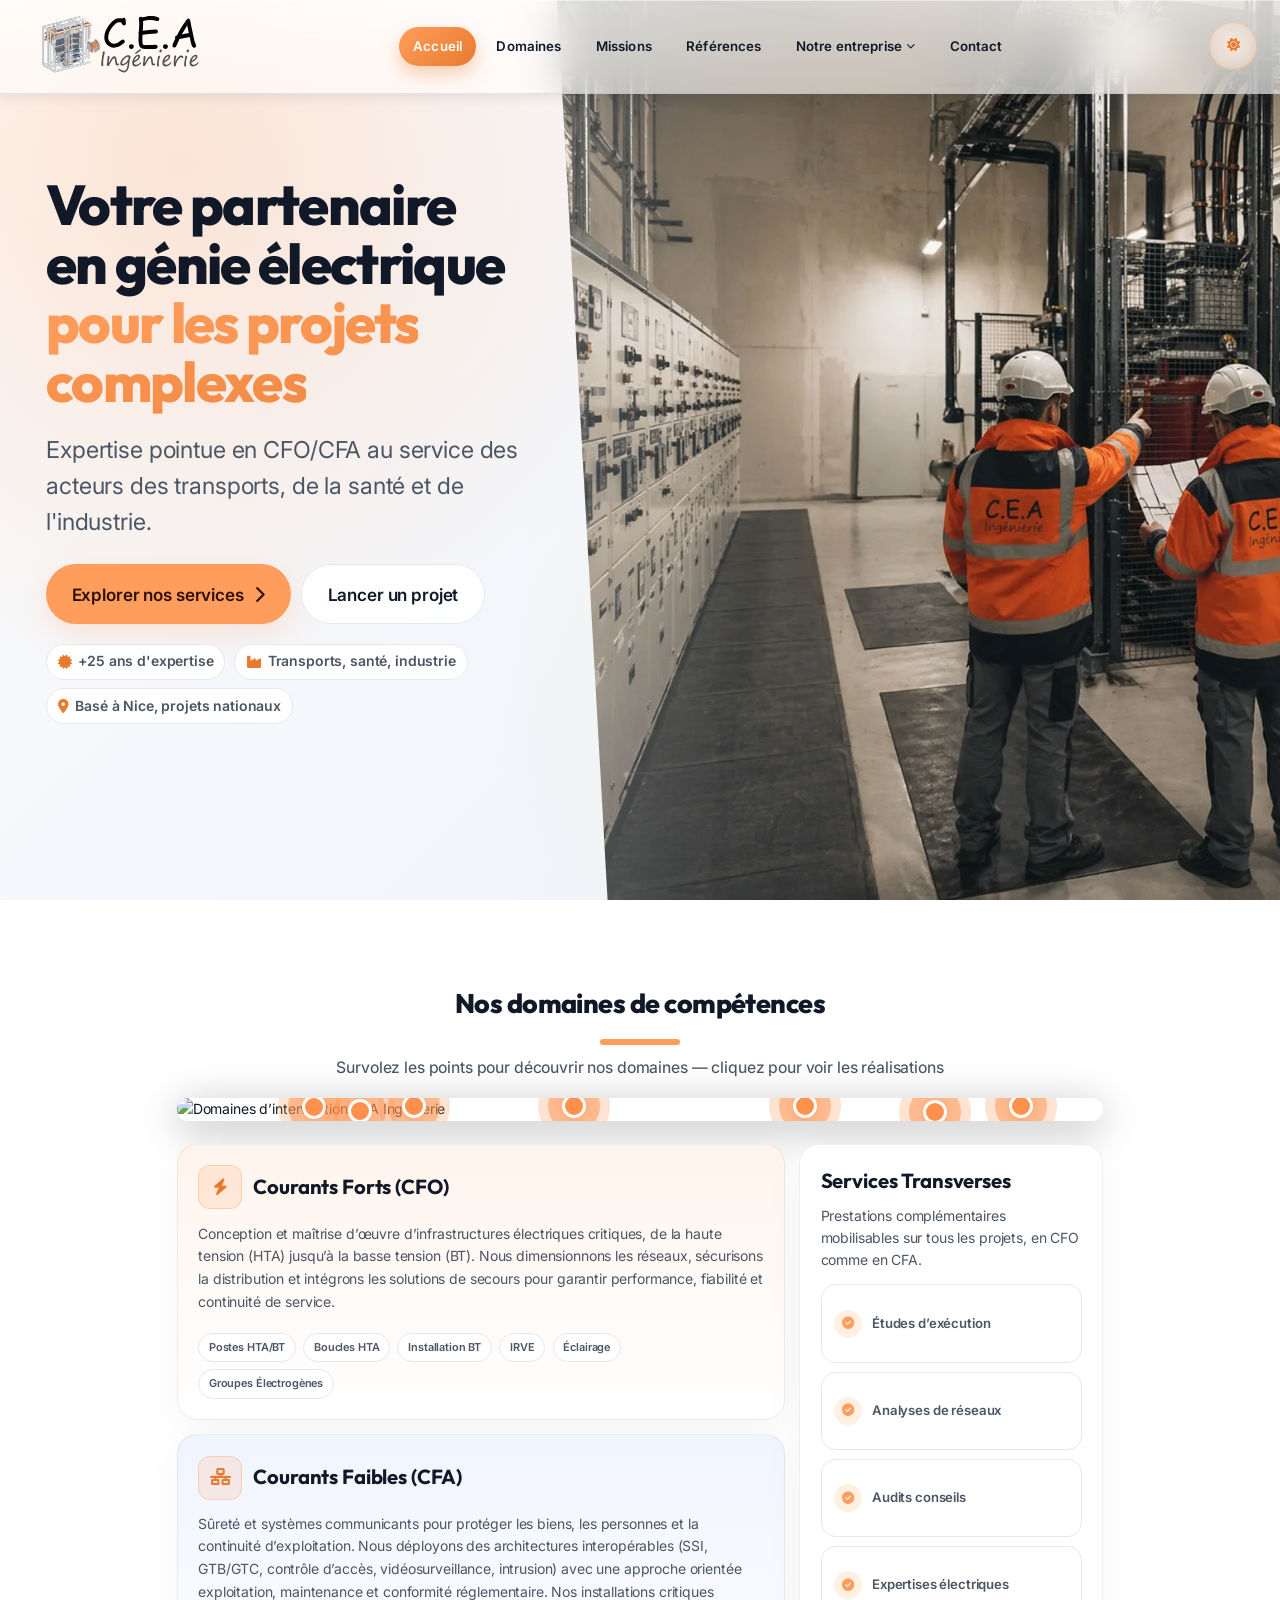
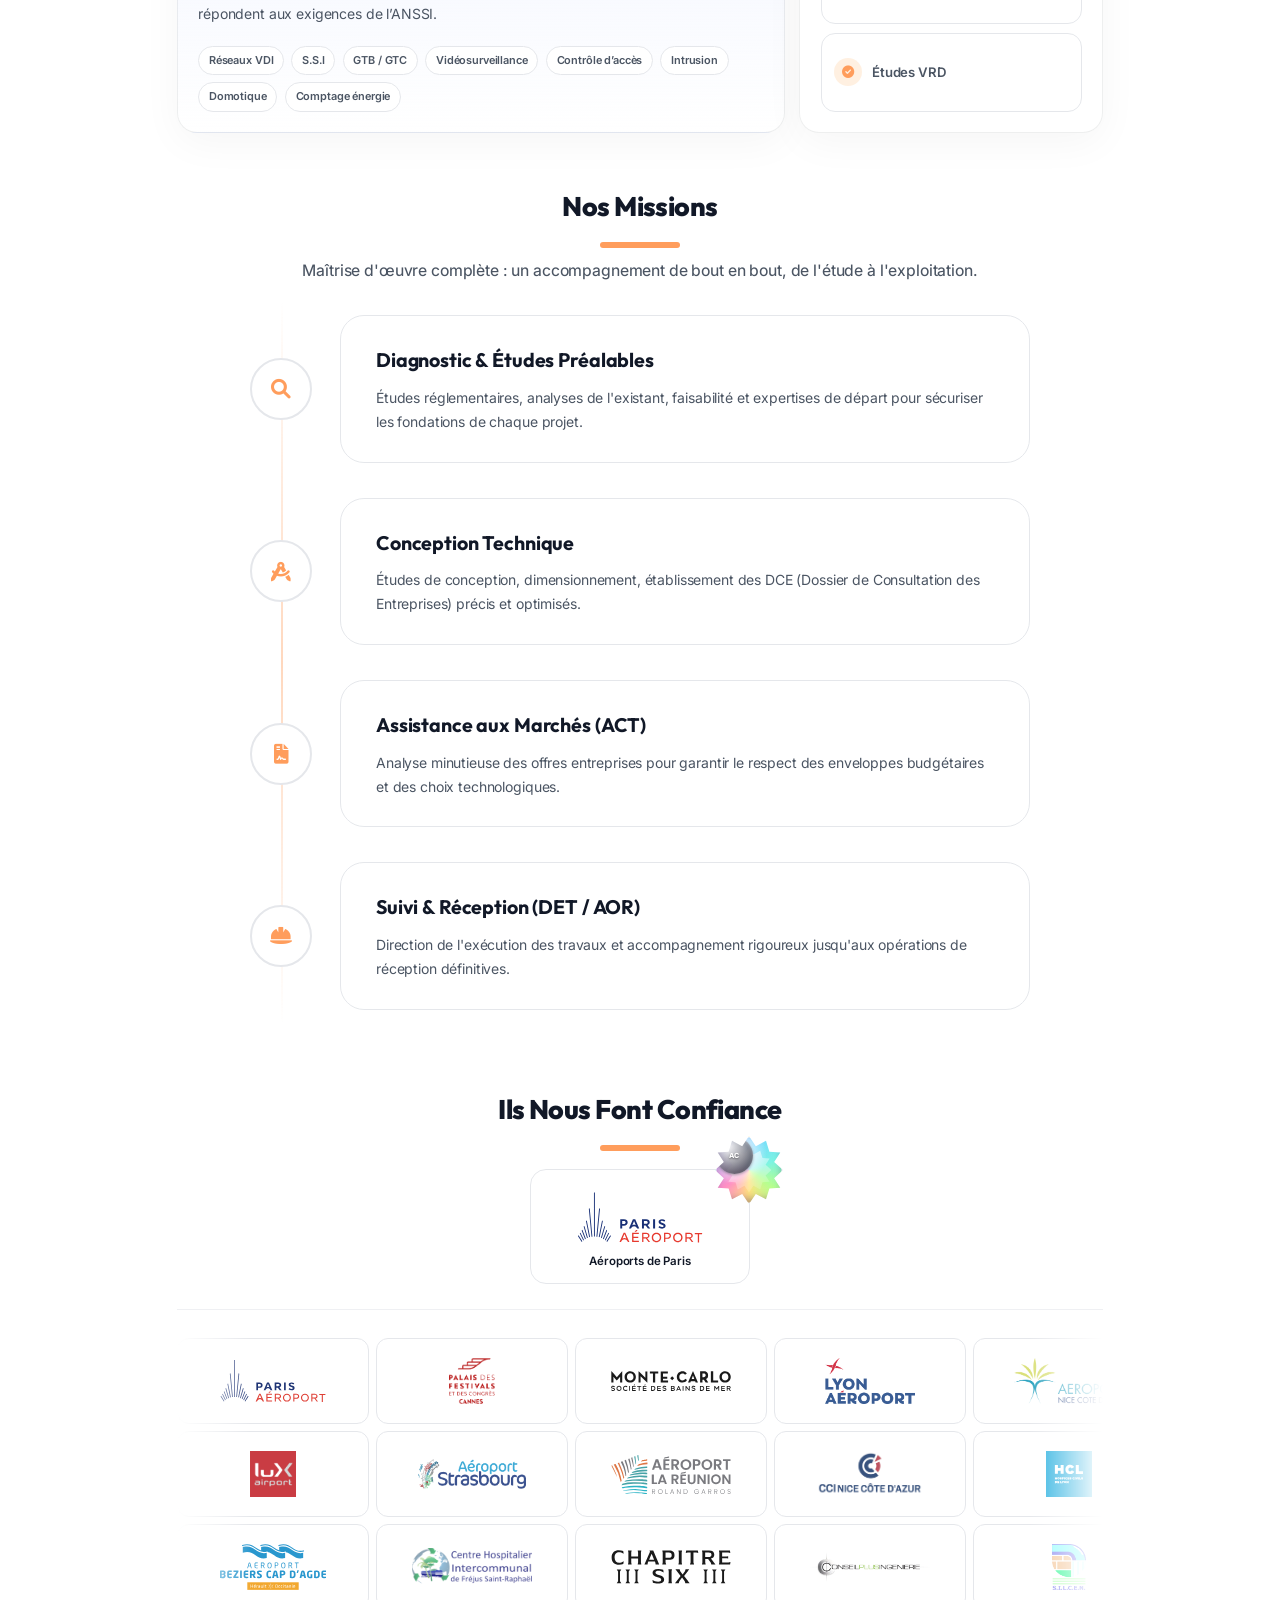
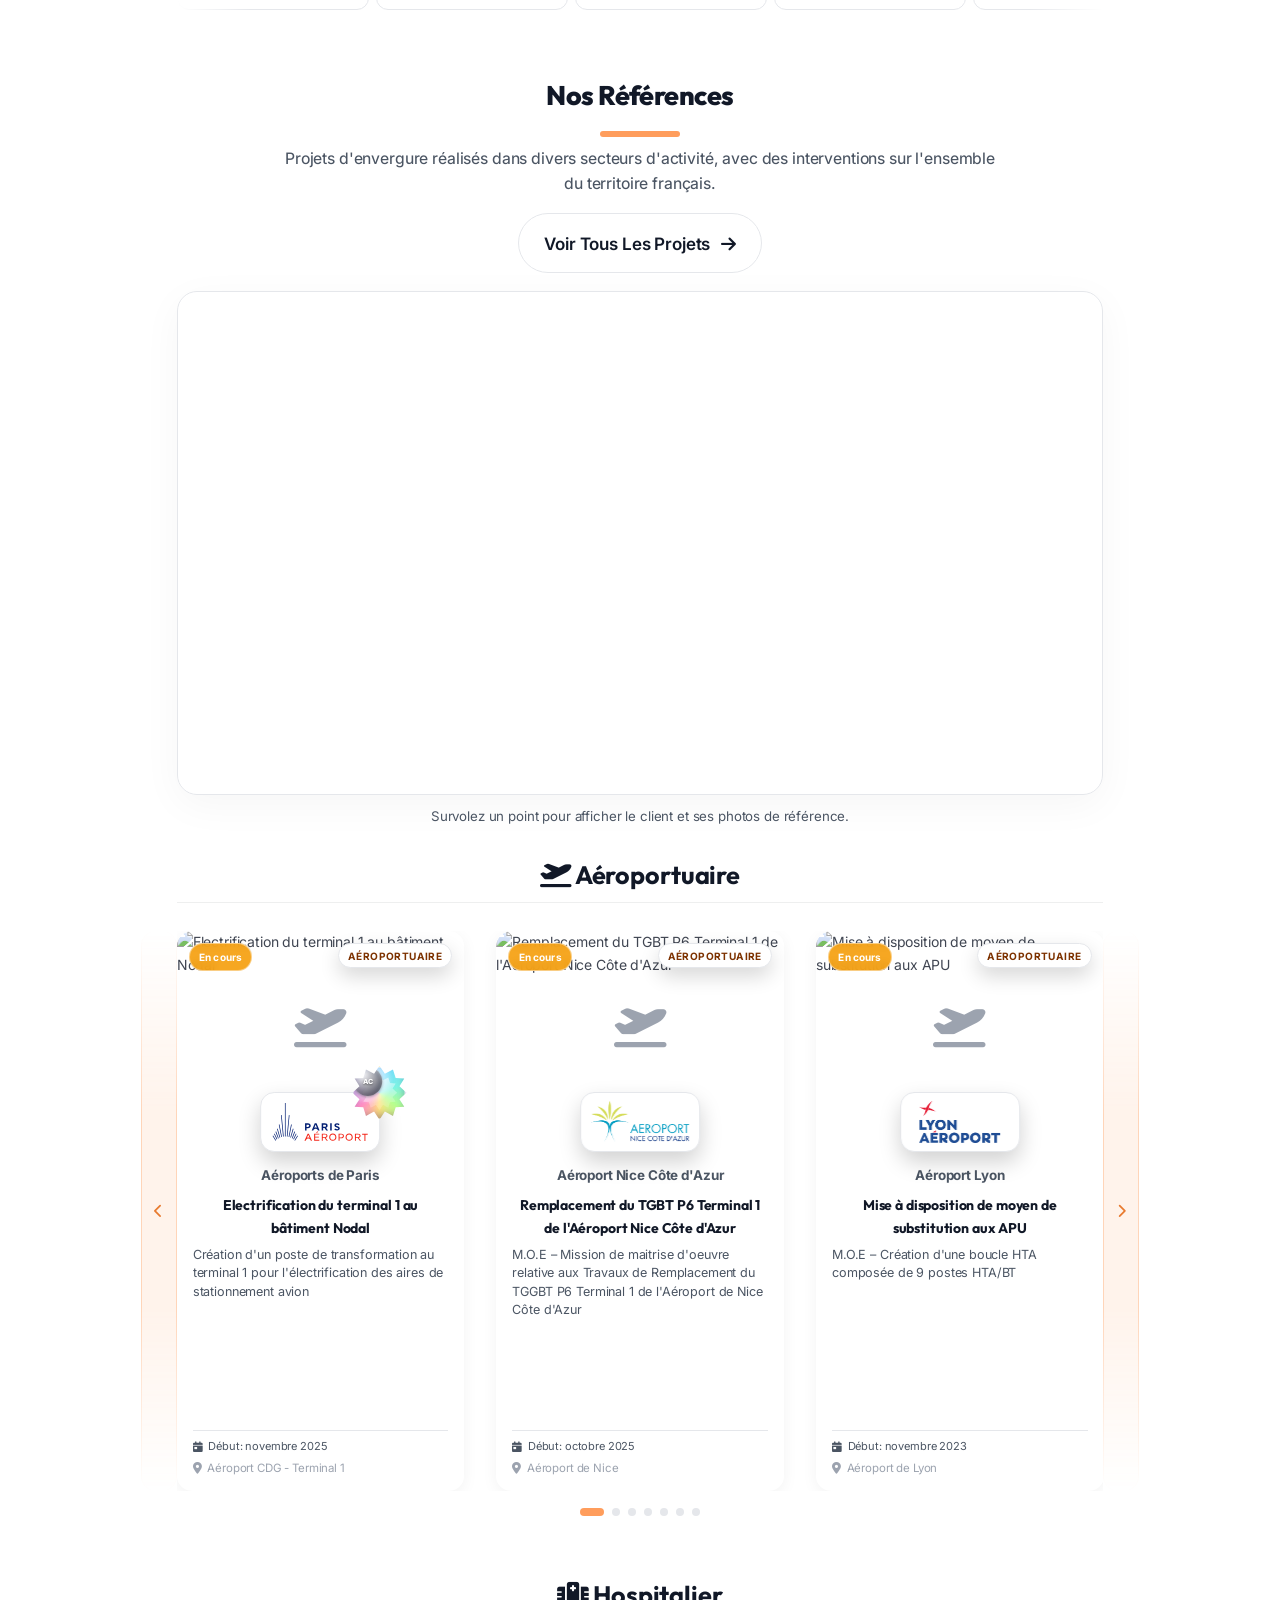
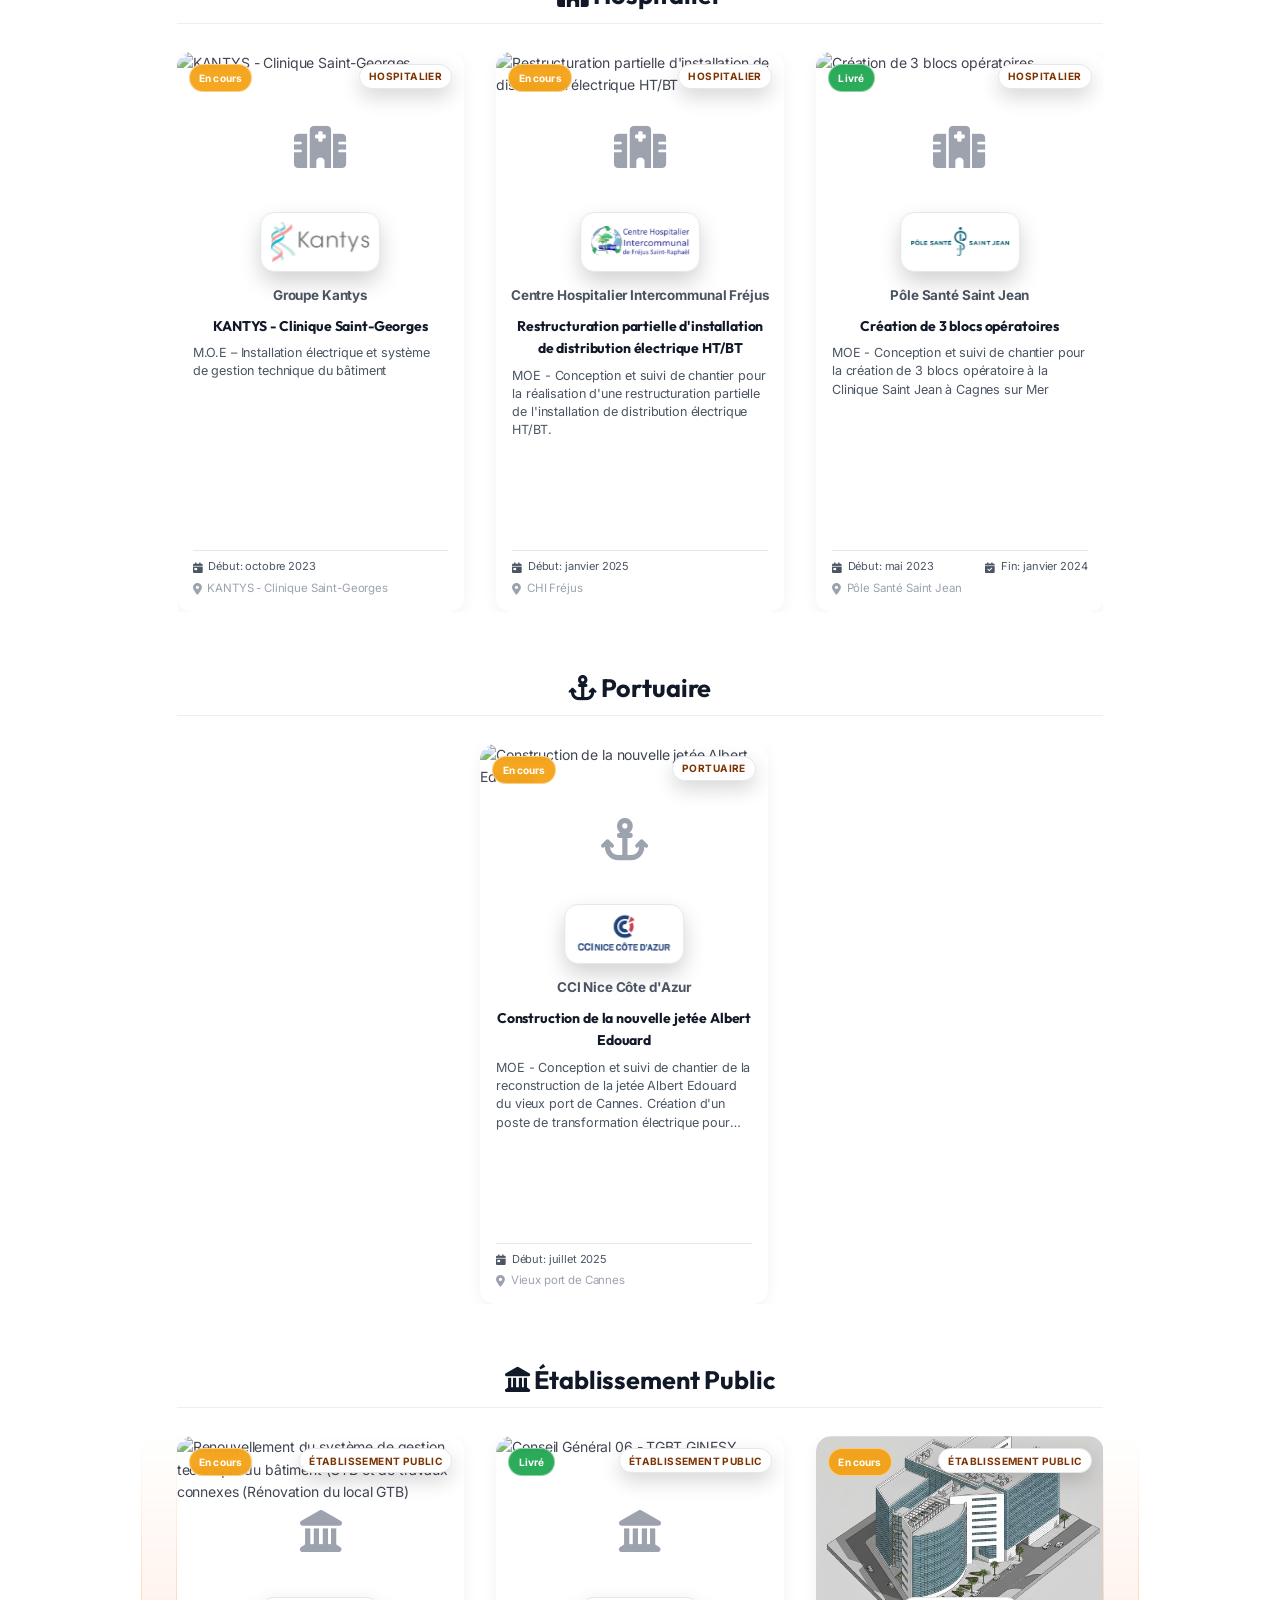
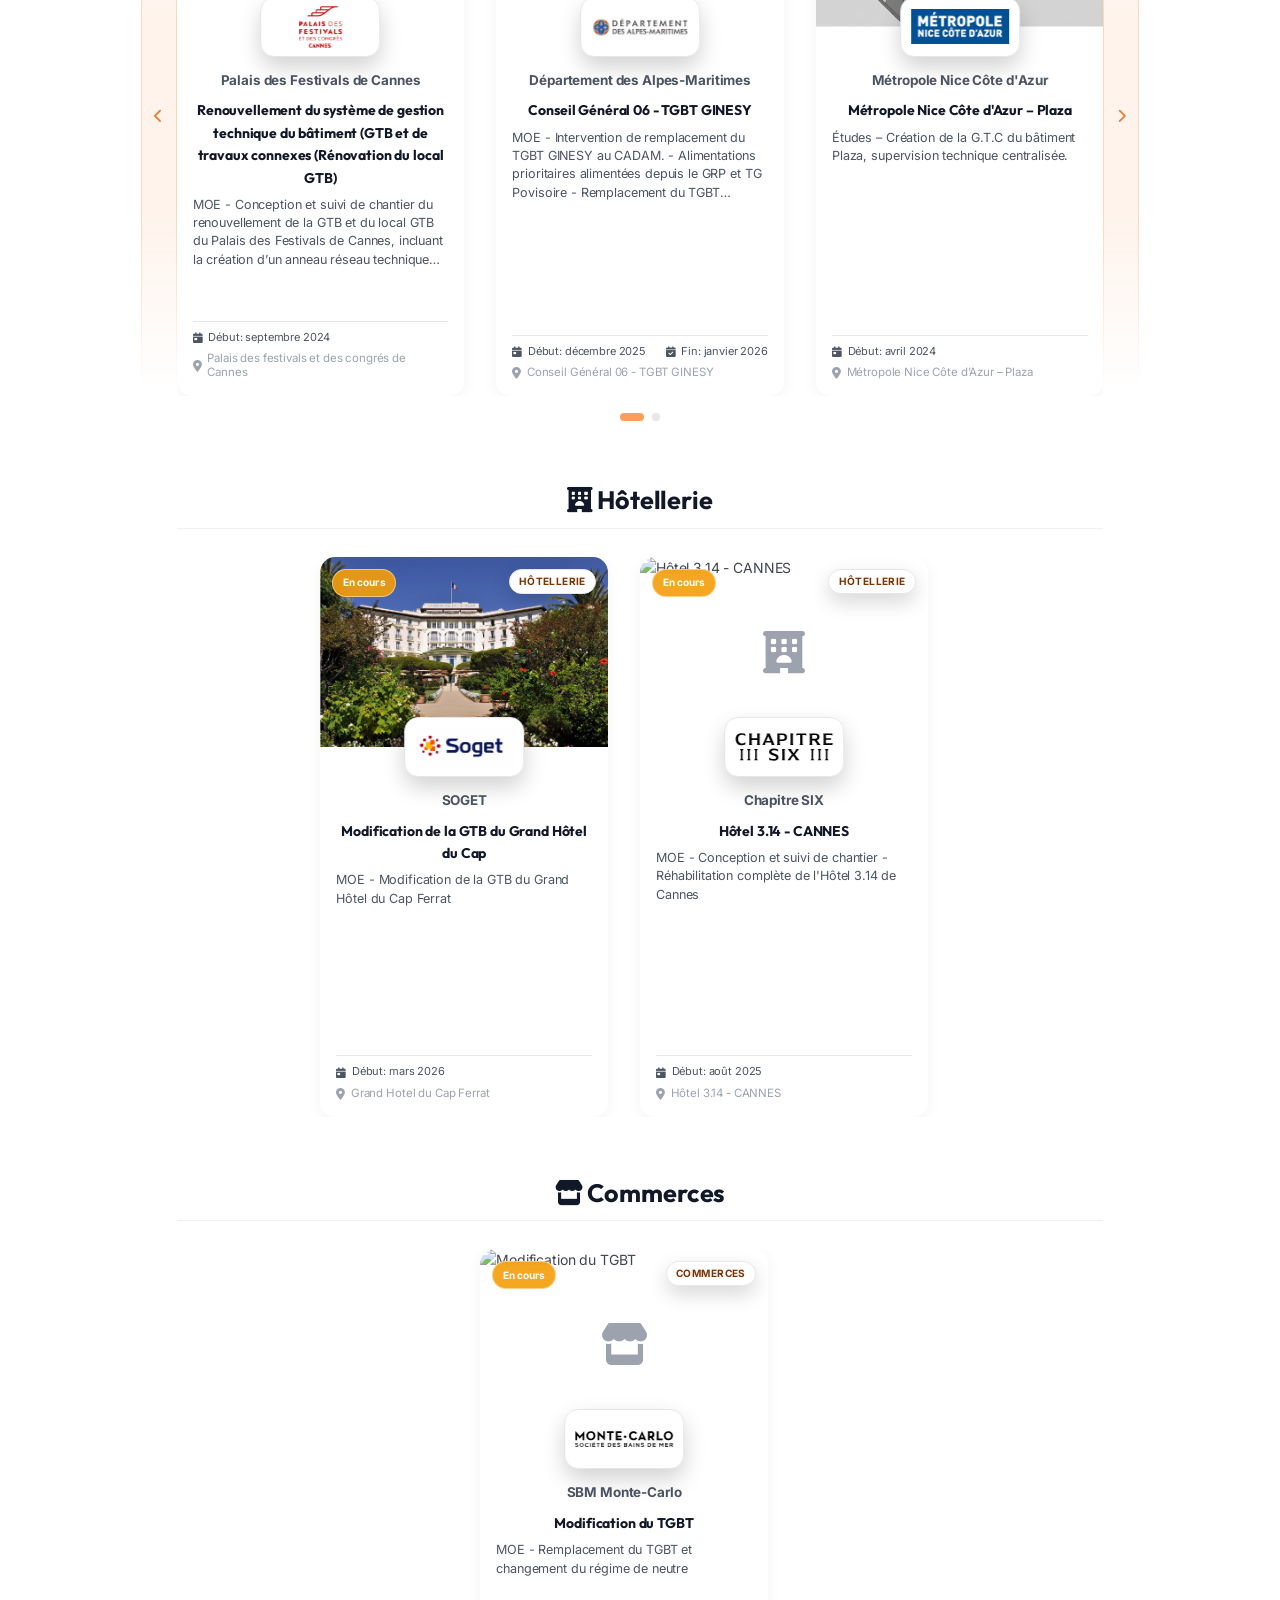
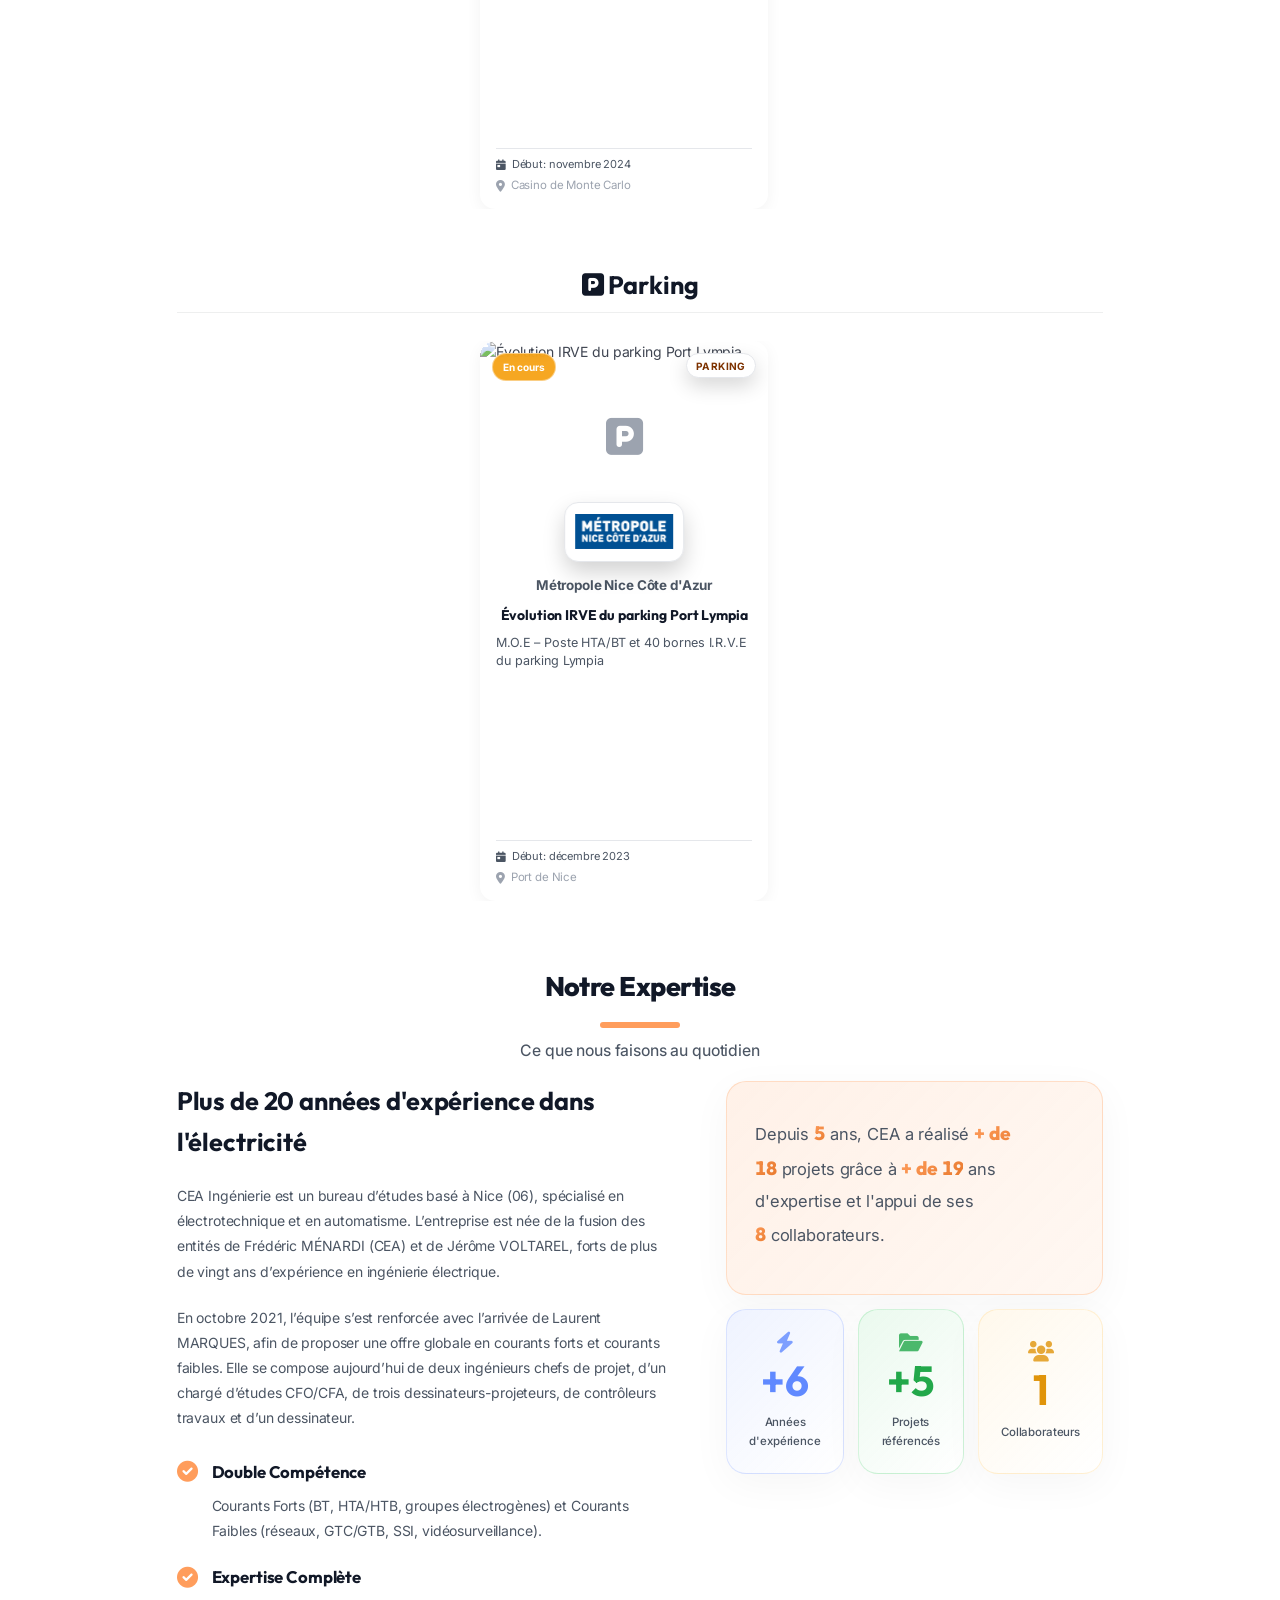
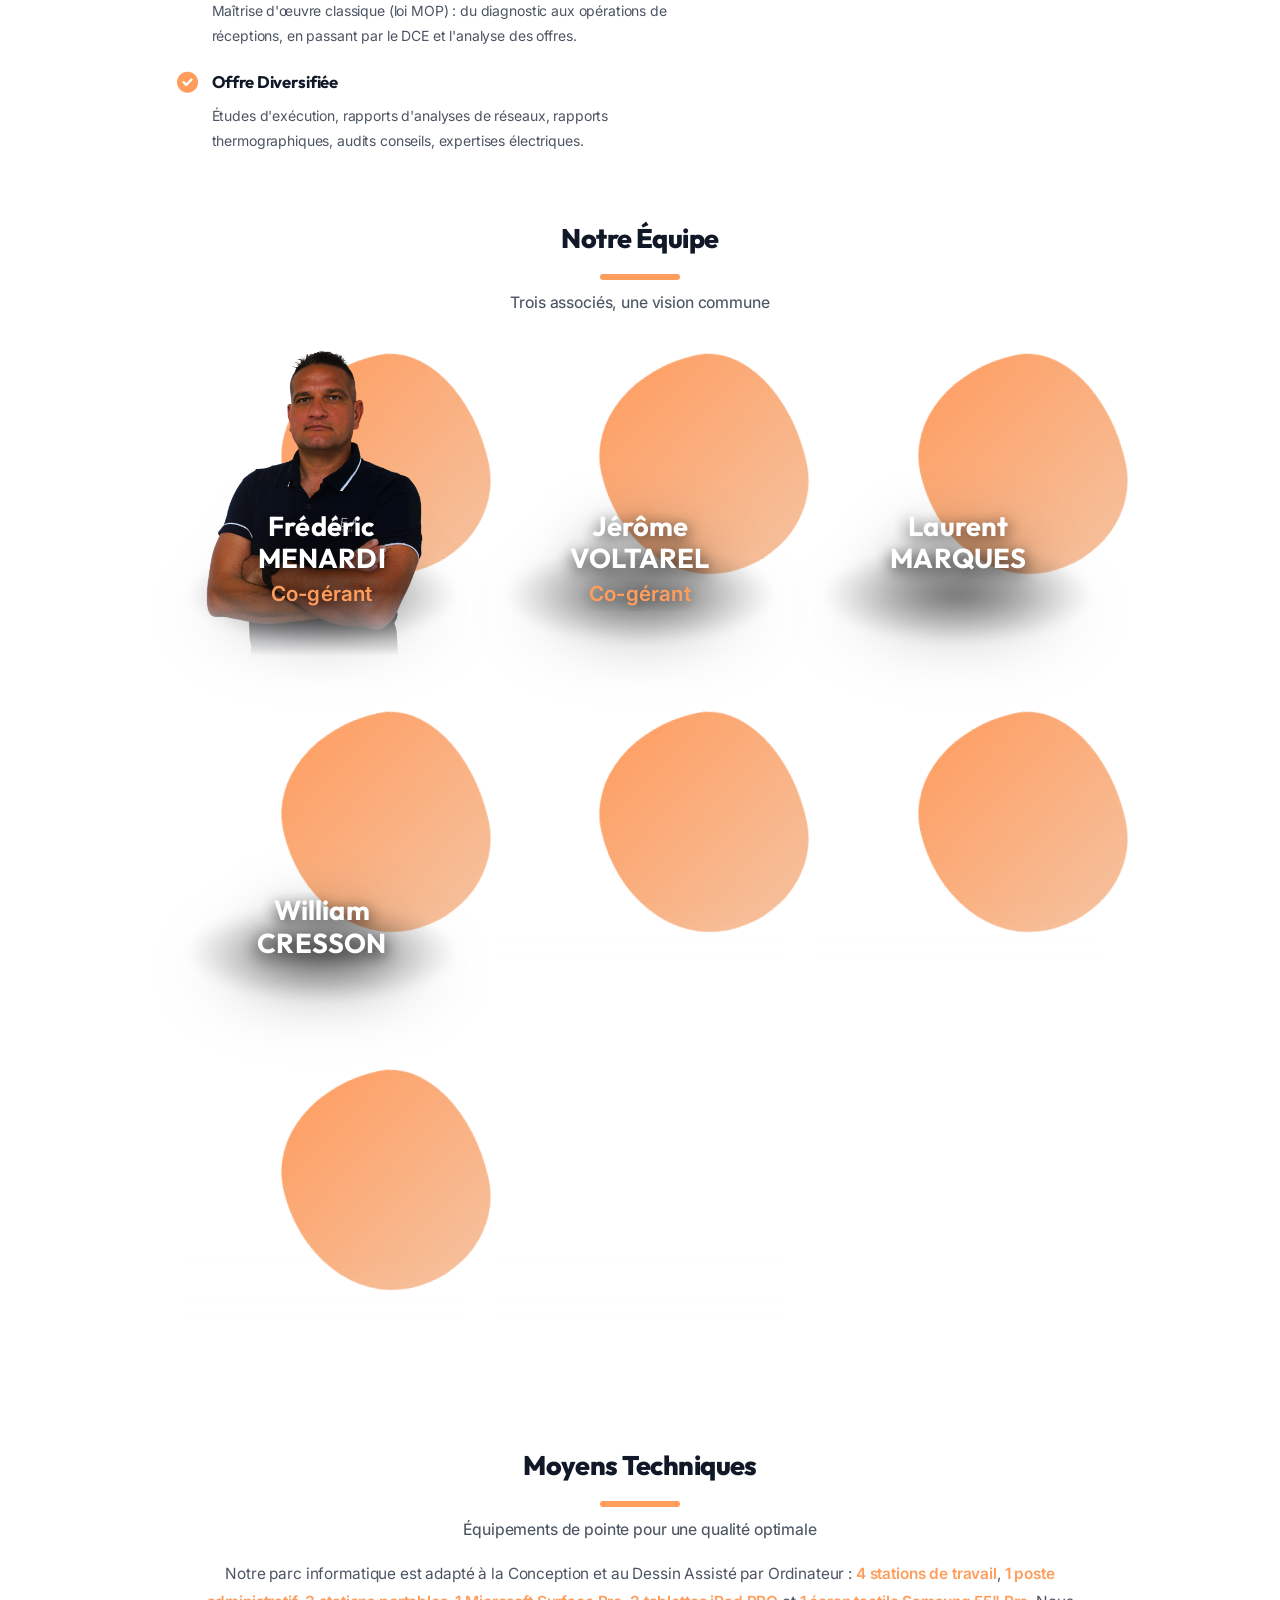
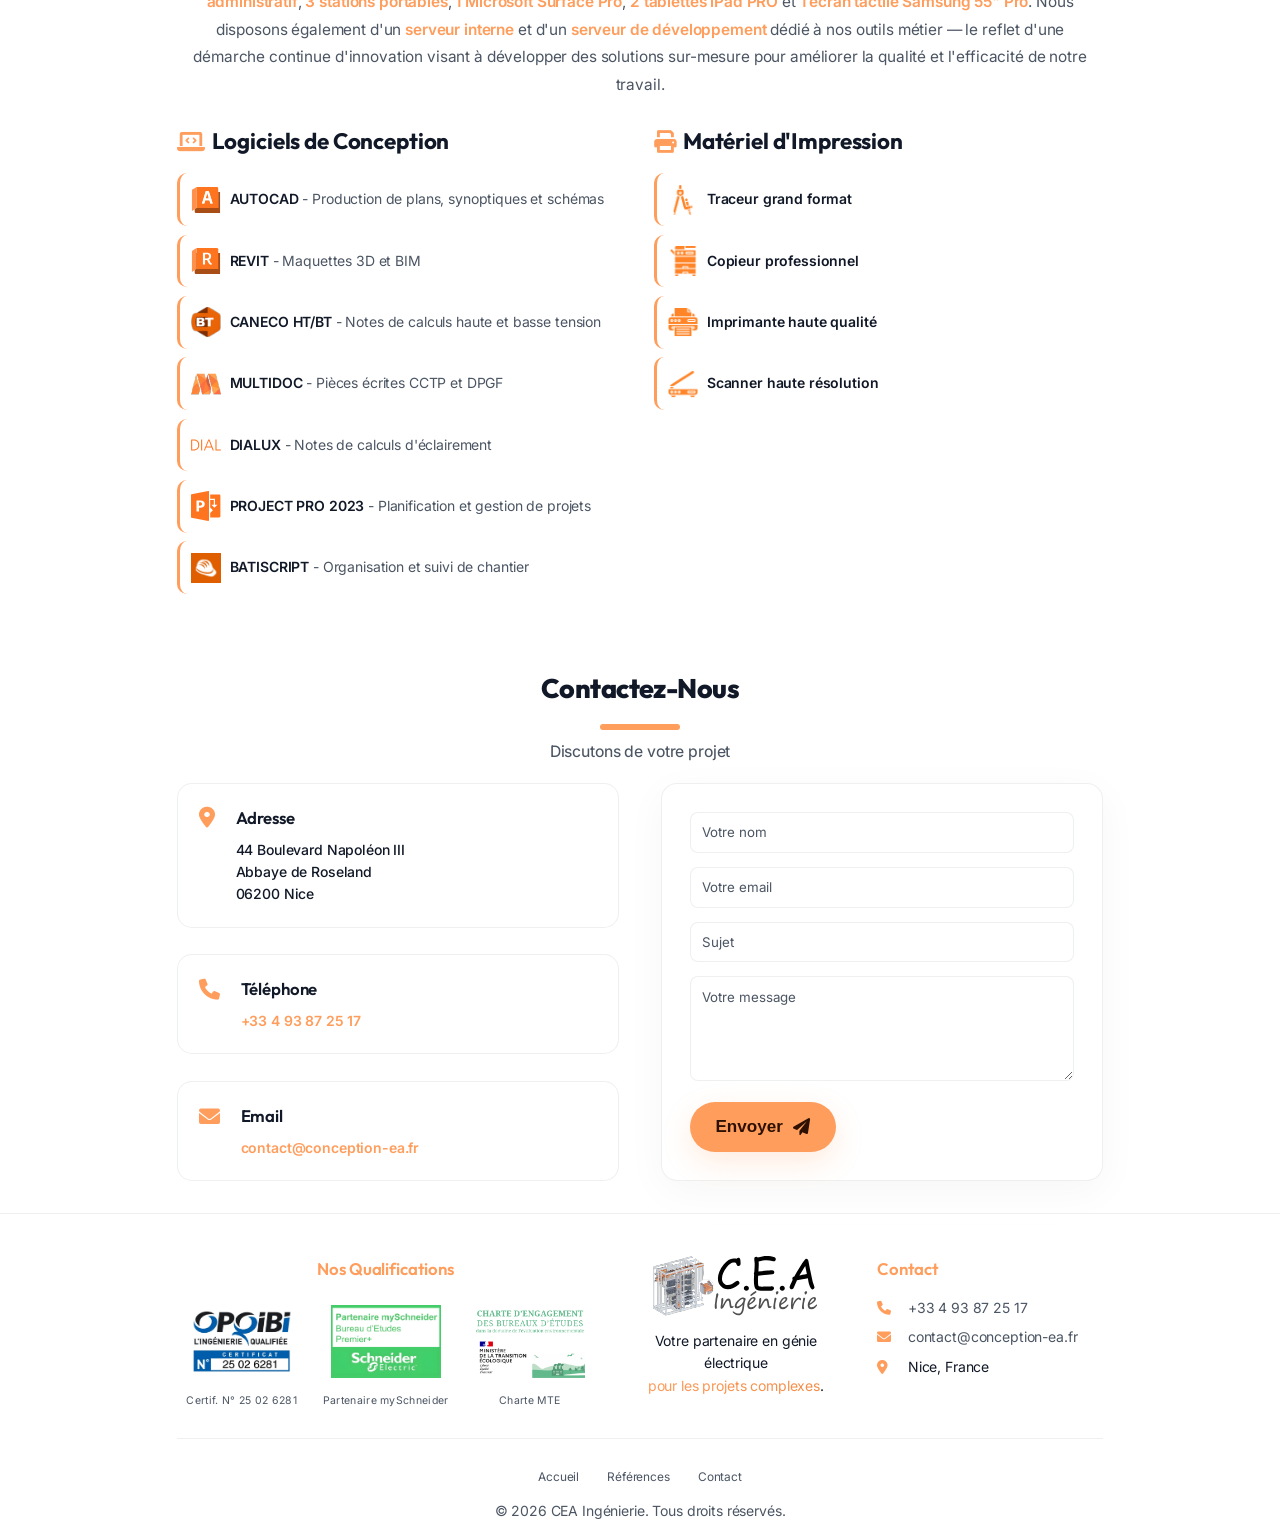
==== commit 434edce5: "Deploy site CEA — 15/05/2026" ====
--- a/index.html
+++ b/index.html
@@ -262,8 +262,14 @@
             </div>
             <div class="hero-visual">
                 <div class="hero-photo">
-                    <img class="hero-image hero-image--light" src="images/jour.png" alt="Ingénierie électrique urbaine et infrastructures haute tension" aria-hidden="false">
-                    <img class="hero-image hero-image--dark" src="images/nuit.png" alt="" aria-hidden="true">
+                    <picture>
+                        <source srcset="images/jour.webp" type="image/webp">
+                        <img class="hero-image hero-image--light" src="images/jour.png" alt="Ingénierie électrique urbaine et infrastructures haute tension" aria-hidden="false">
+                    </picture>
+                    <picture>
+                        <source srcset="images/nuit.webp" type="image/webp">
+                        <img class="hero-image hero-image--dark" src="images/nuit.png" alt="" aria-hidden="true">
+                    </picture>
                     <div class="hero-photo-overlay"></div>
                 </div>
             </div>
@@ -746,7 +752,7 @@
         <button class="gallery-prev" aria-label="Image précédente">&#10094;</button>
         <button class="gallery-next" aria-label="Image suivante">&#10095;</button>
         <div class="gallery-content">
-            <img src="" alt="Image de projet" id="gallery-image">
+            <img alt="Image de projet" id="gallery-image">
             <div id="gallery-caption" class="gallery-caption">
                 <span id="gallery-counter"></span>
             </div>
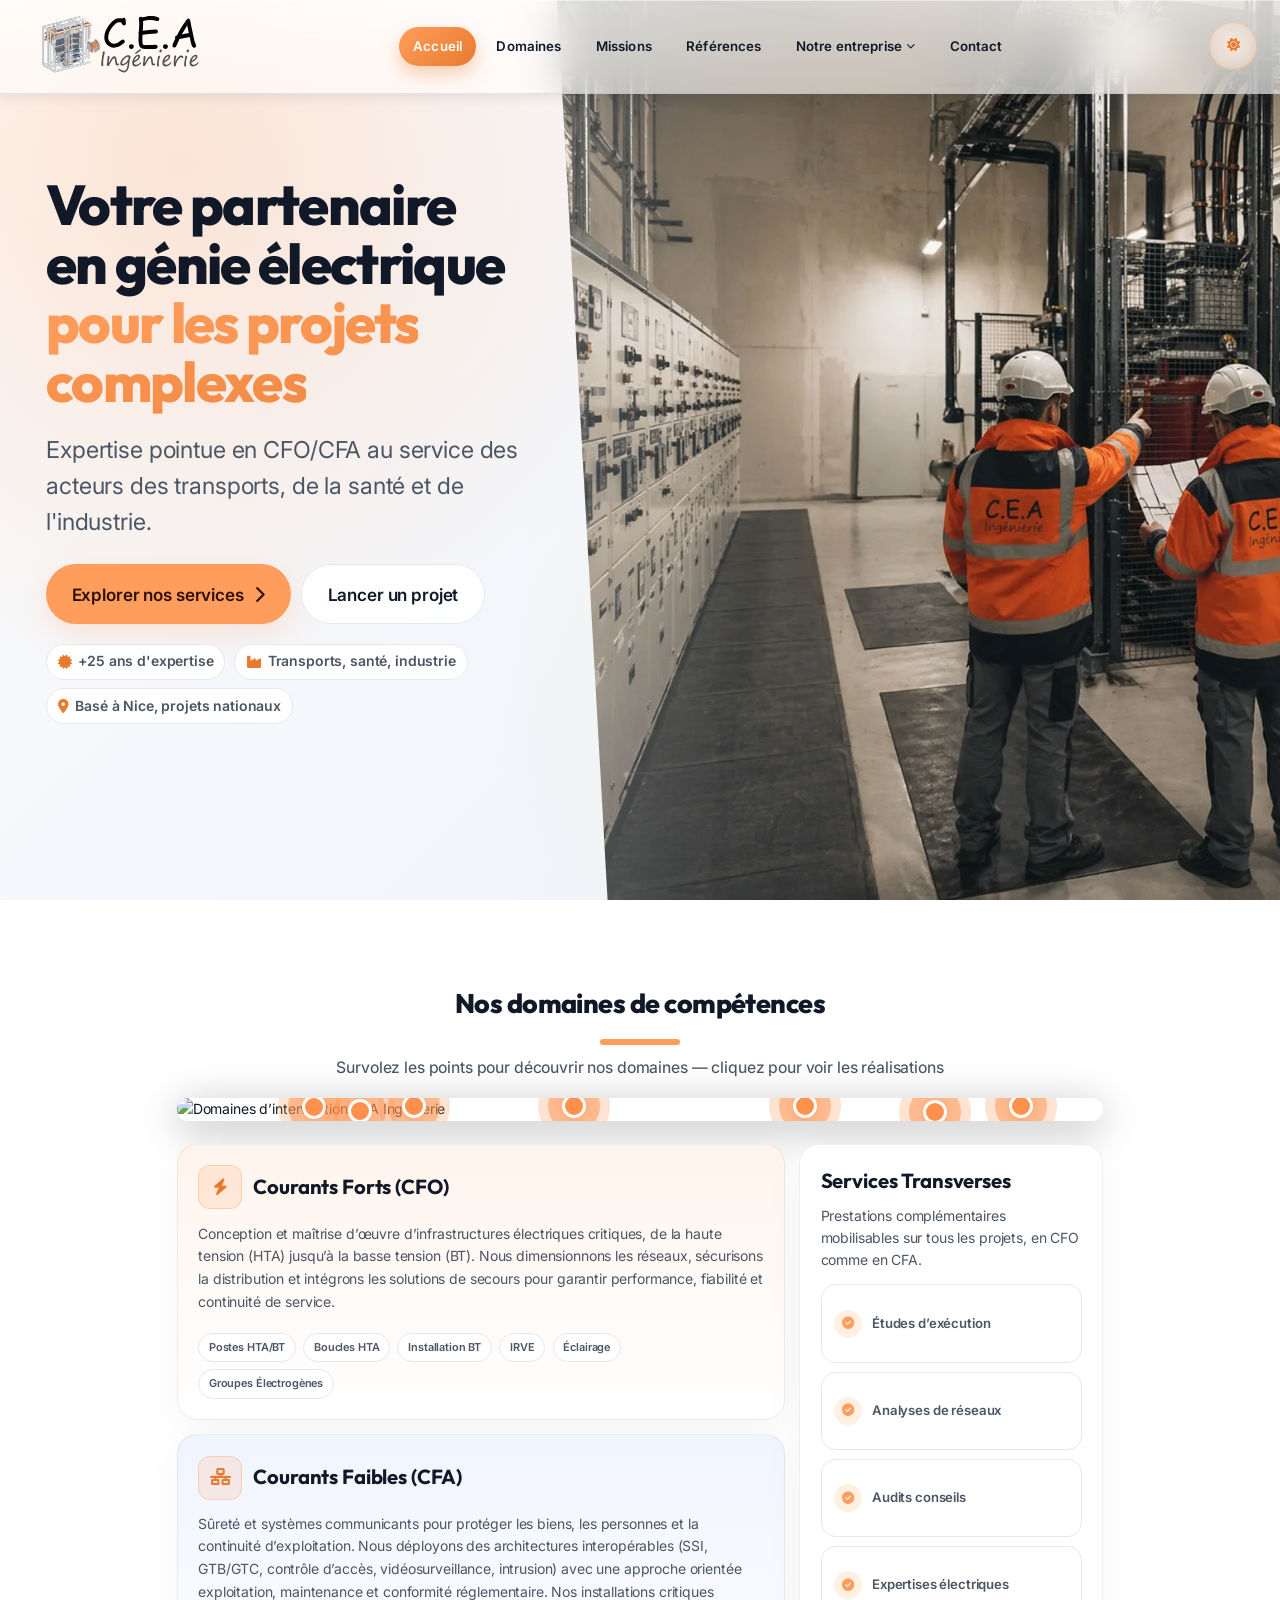
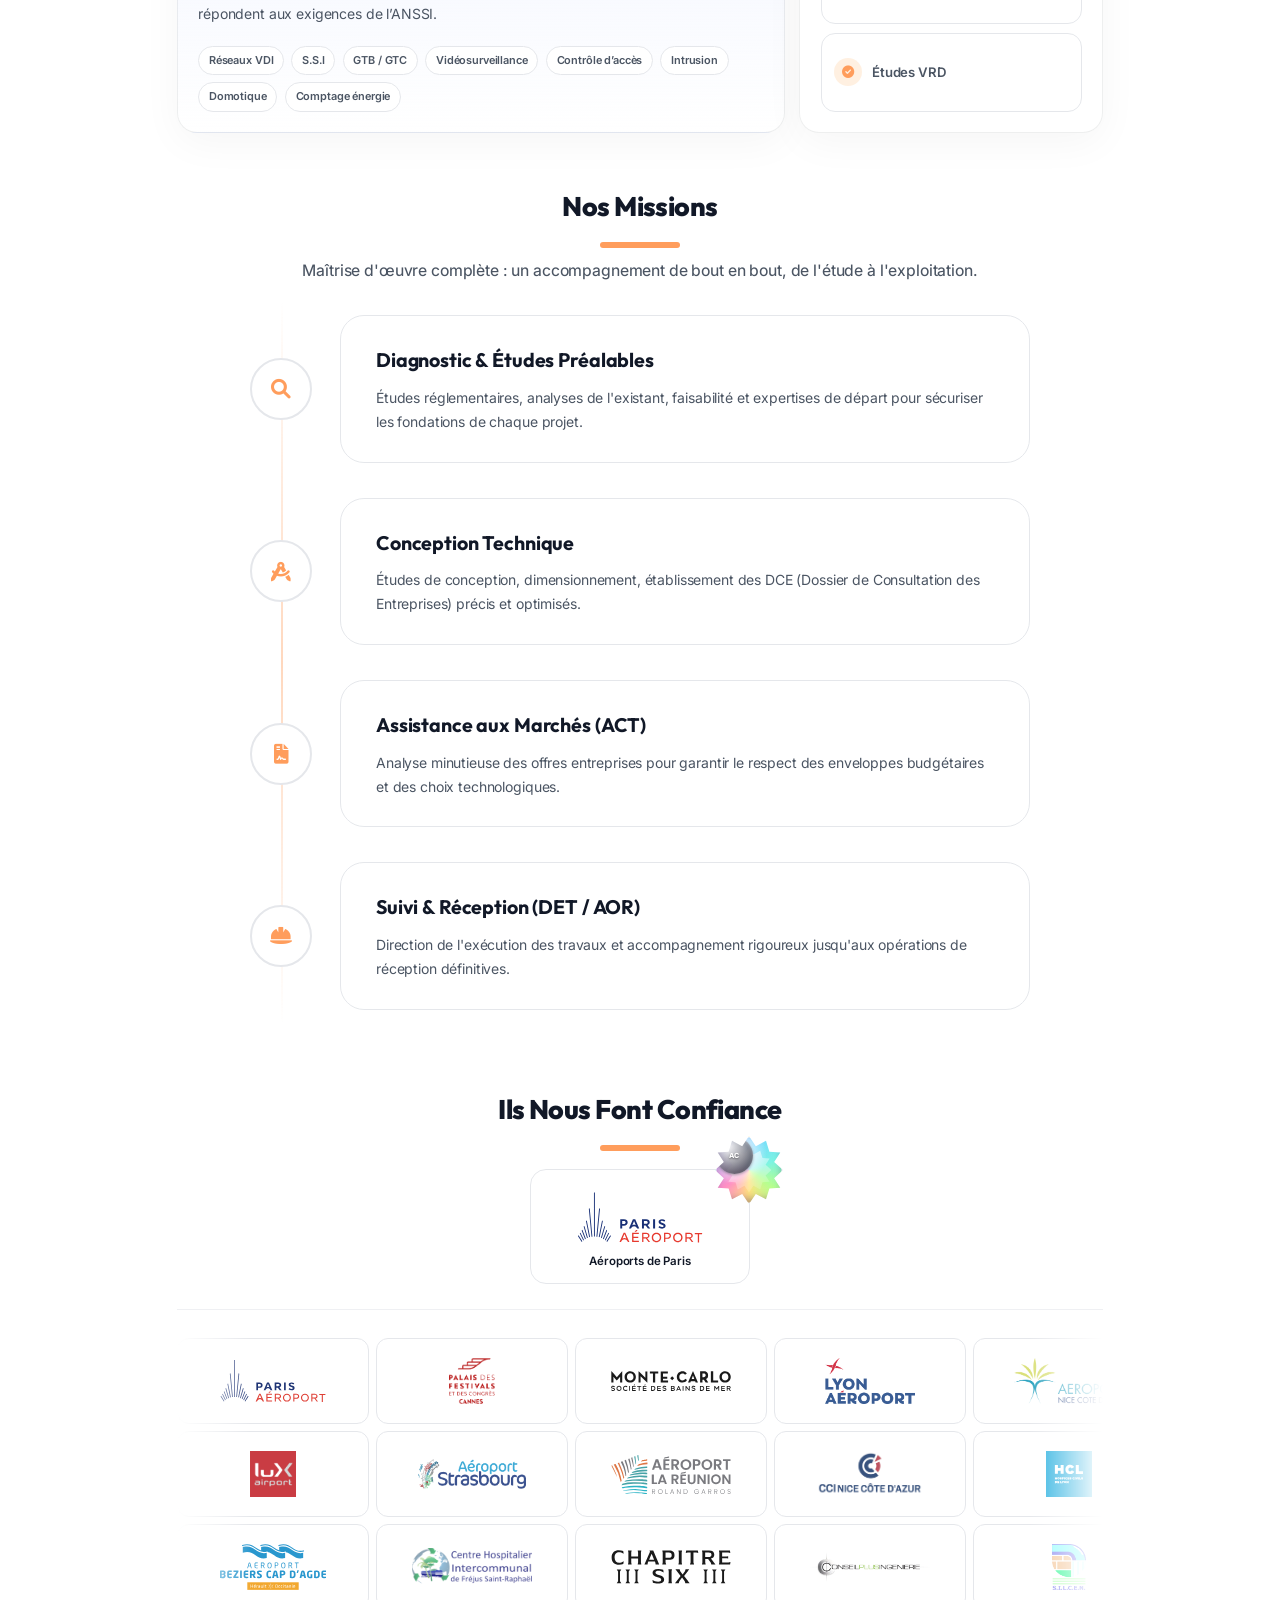
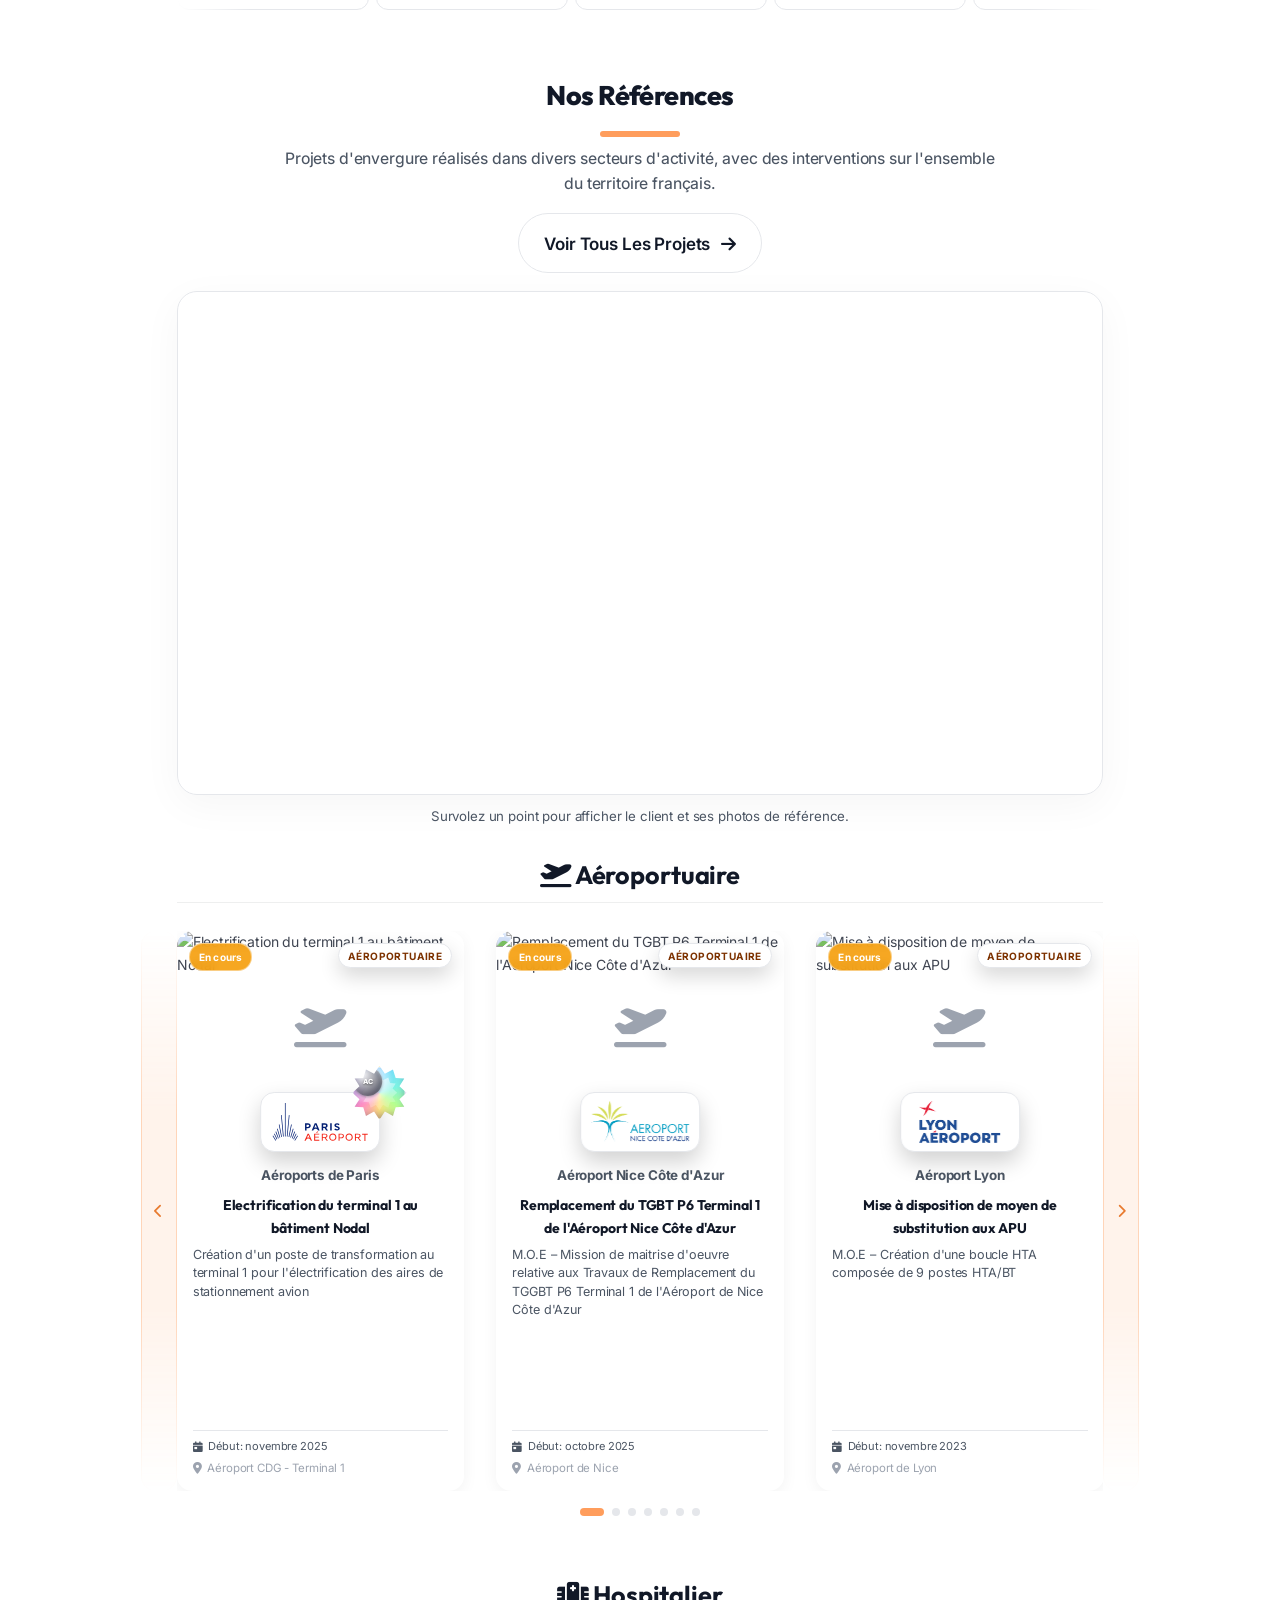
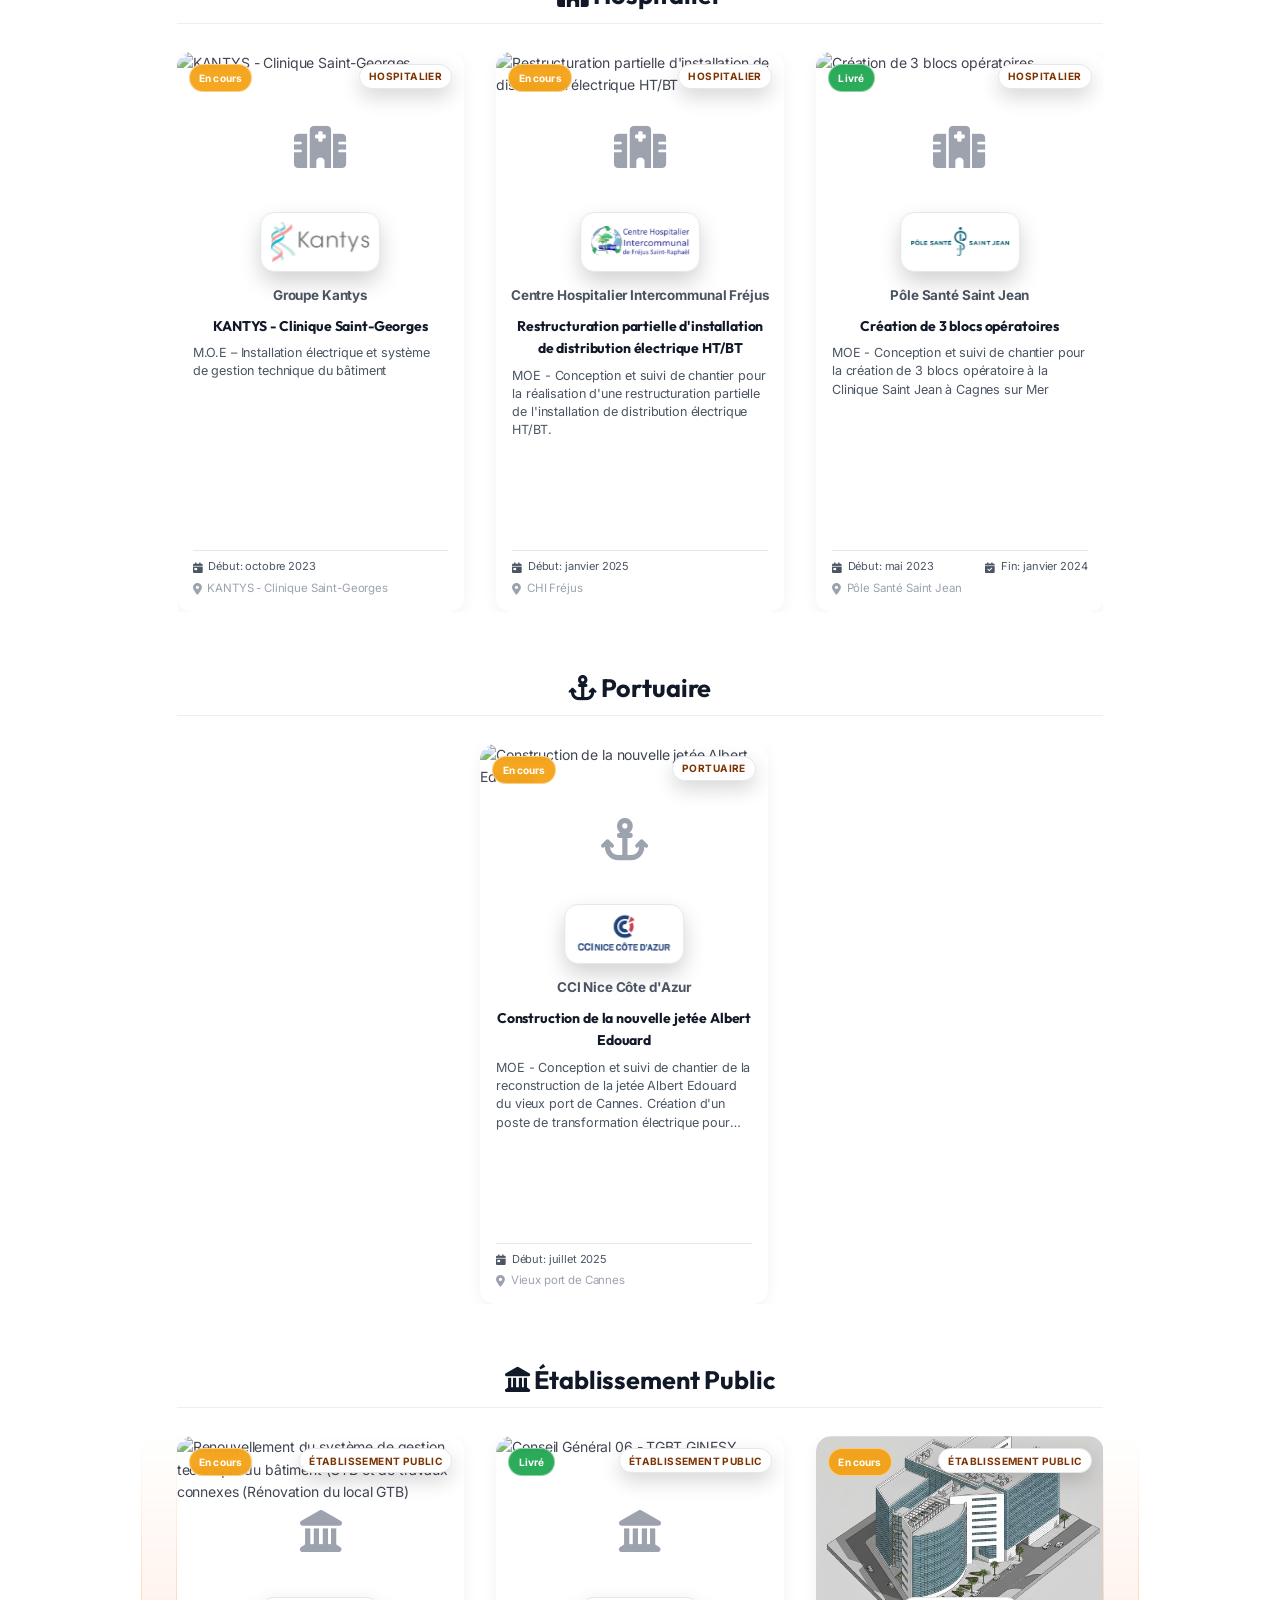
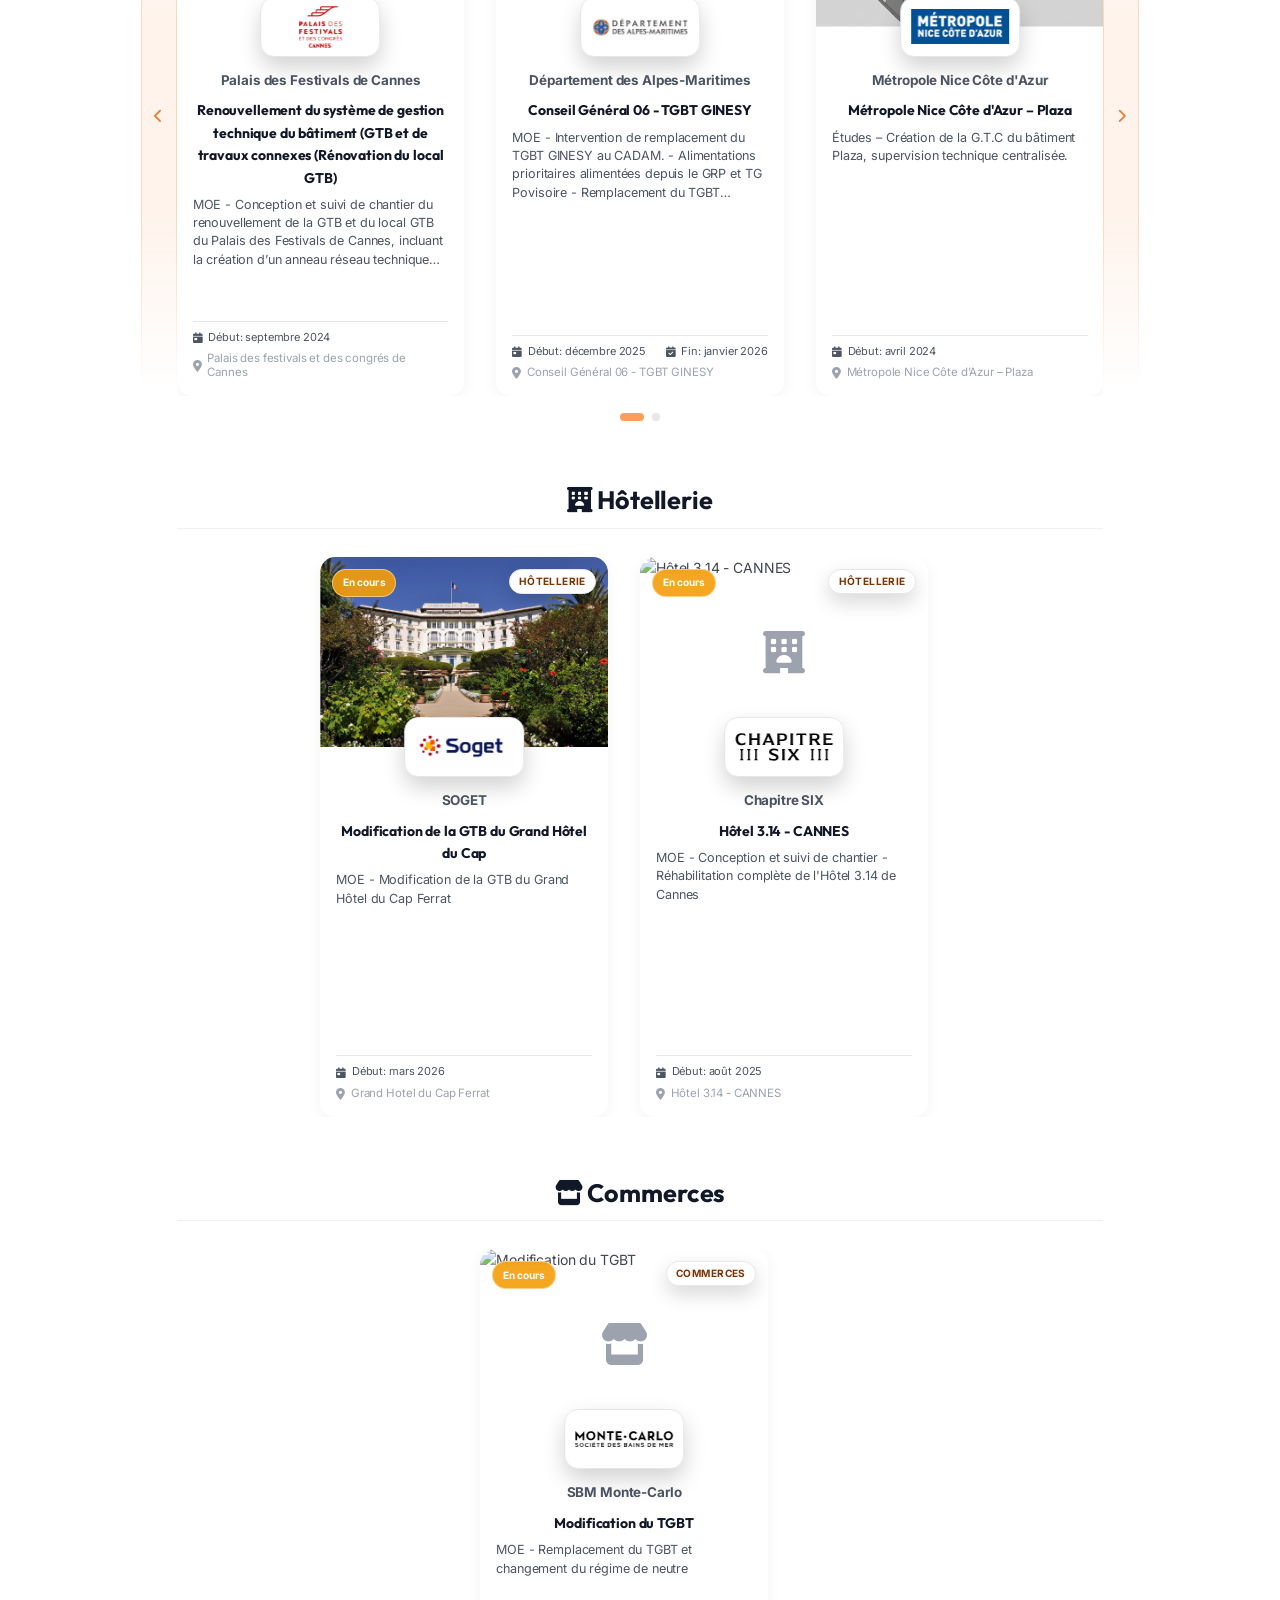
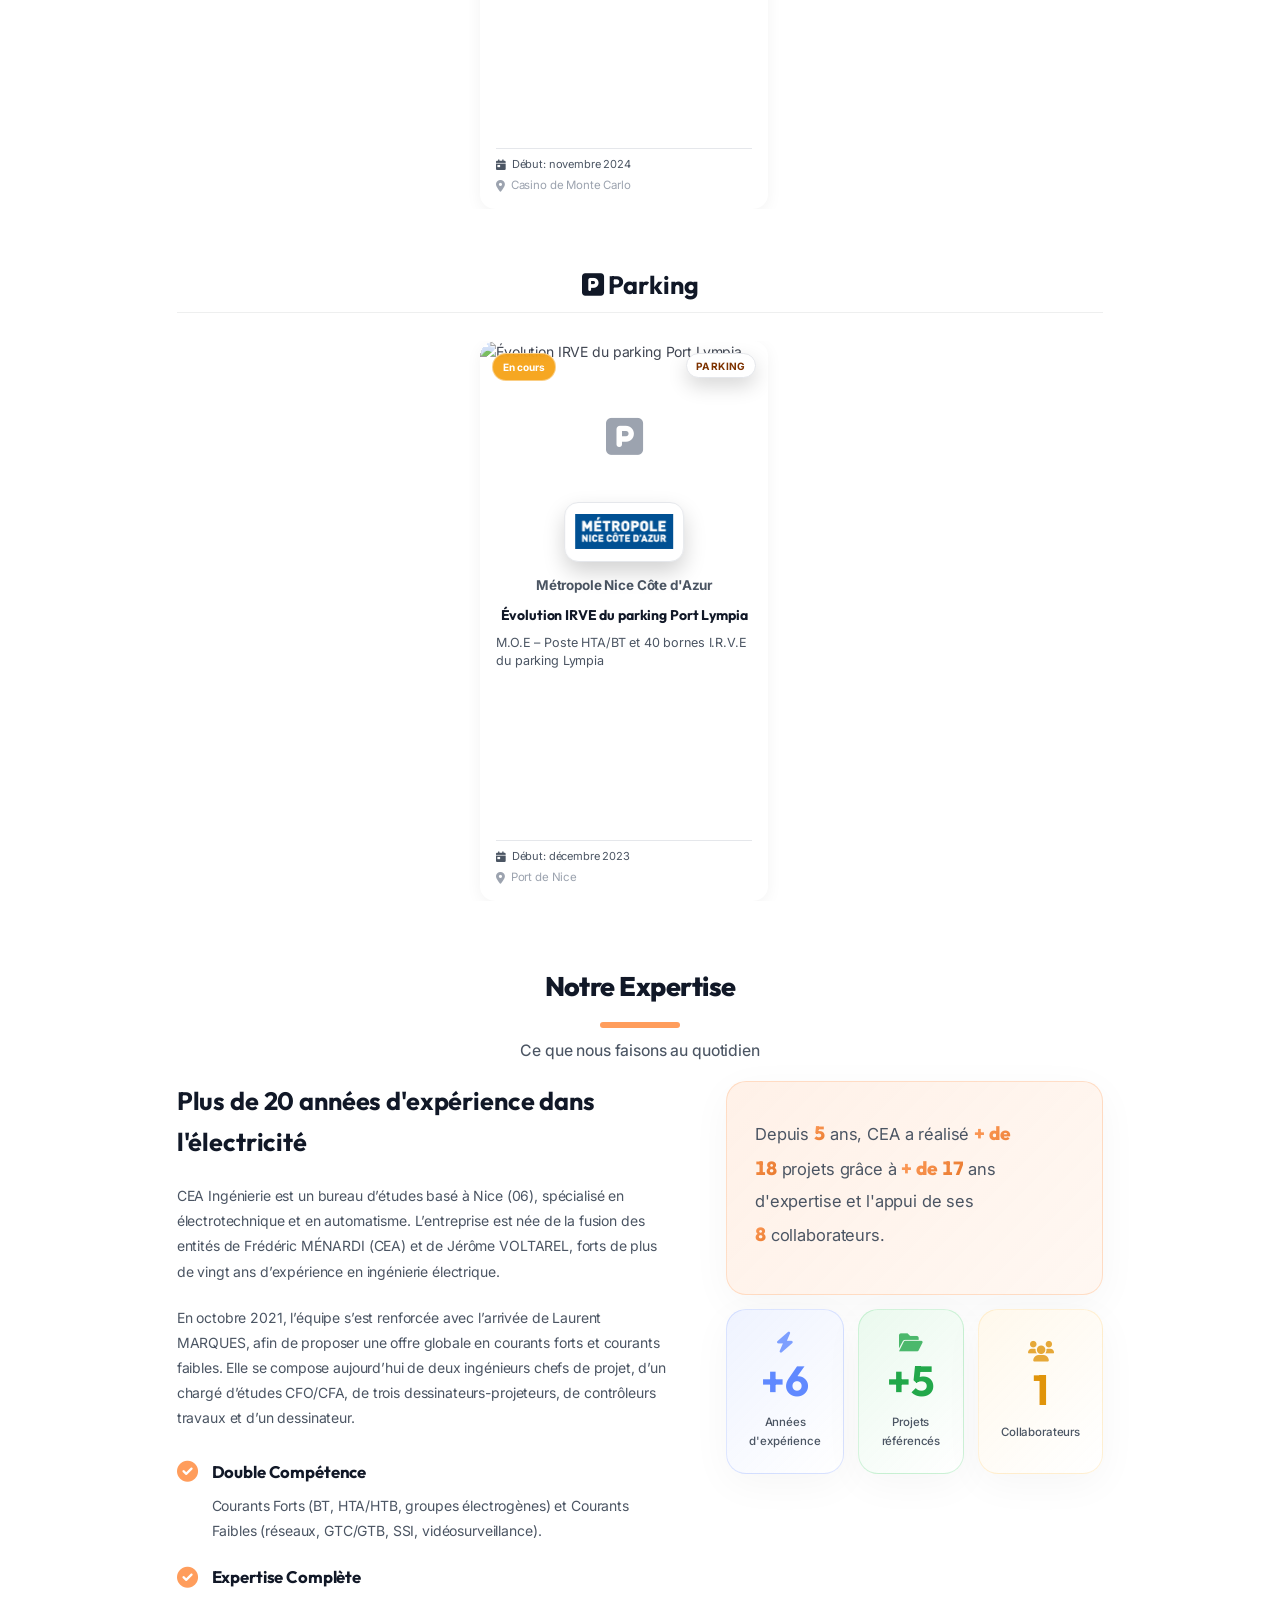
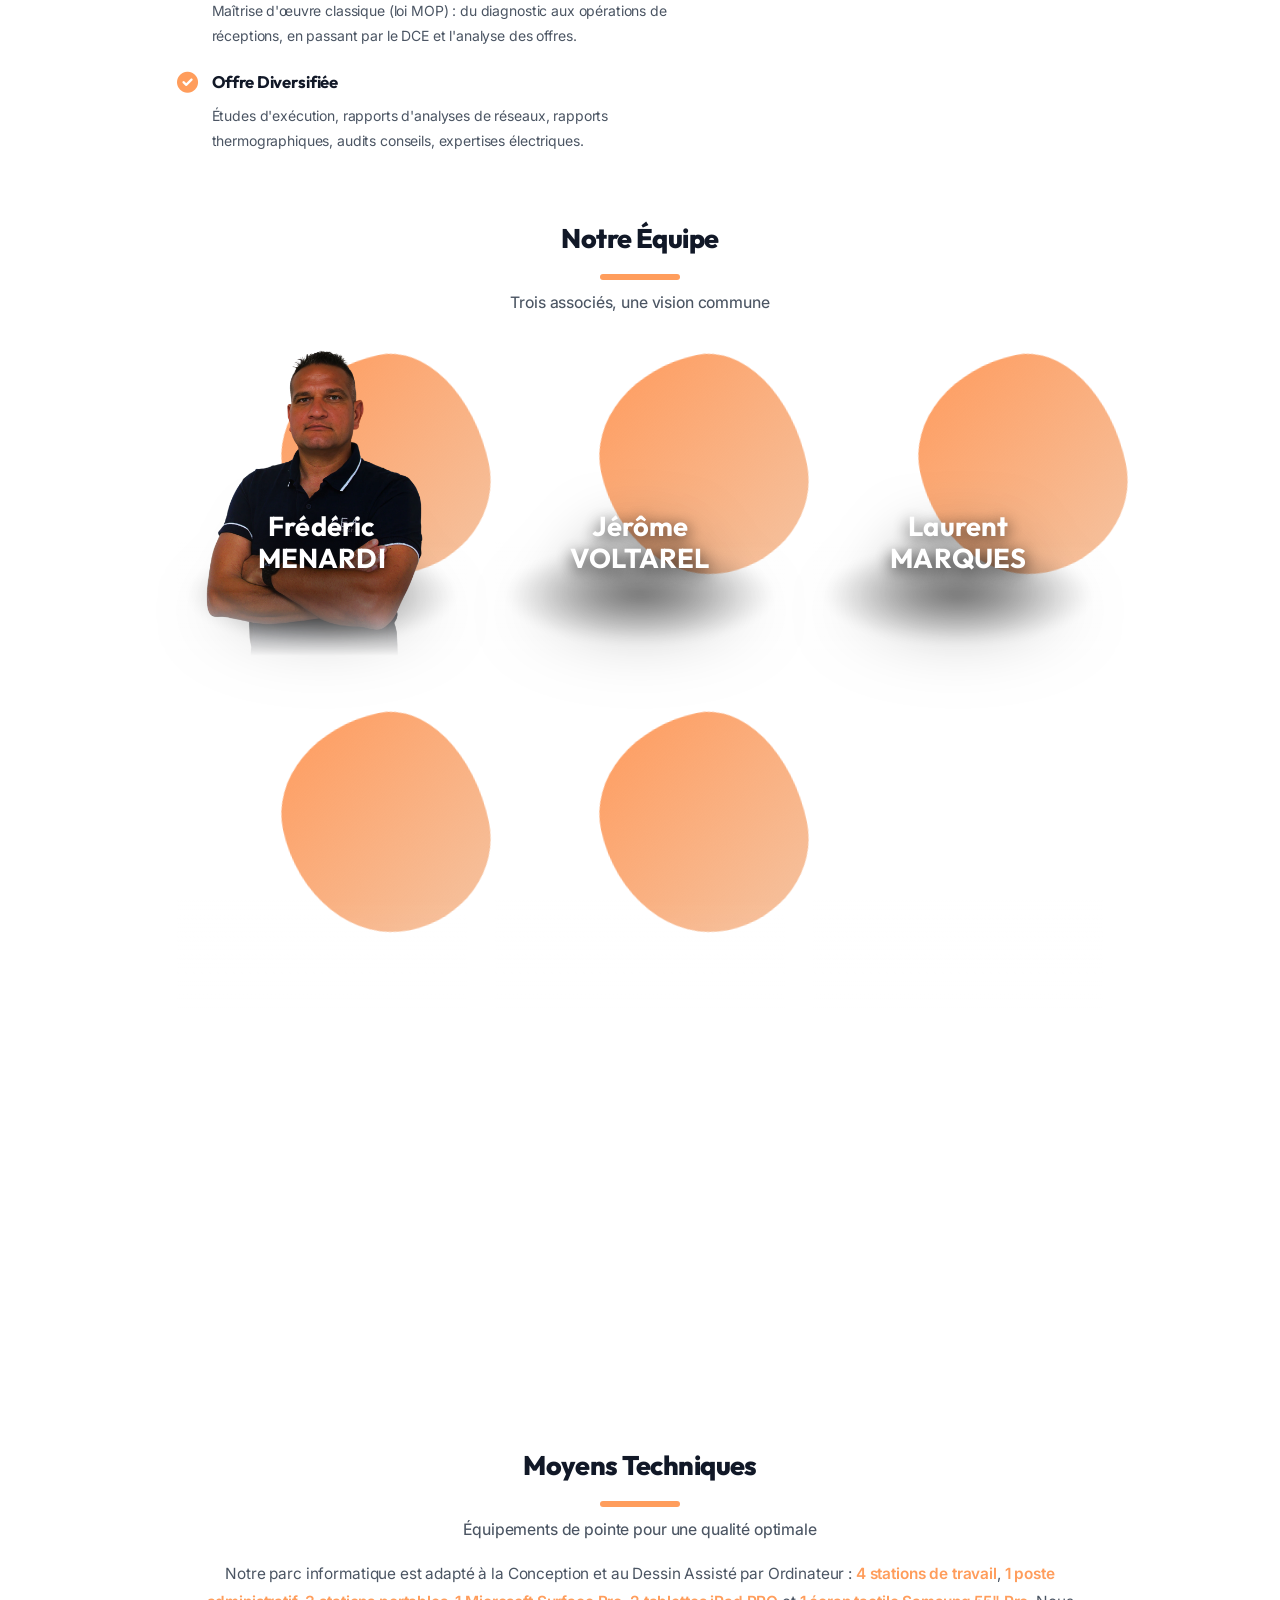
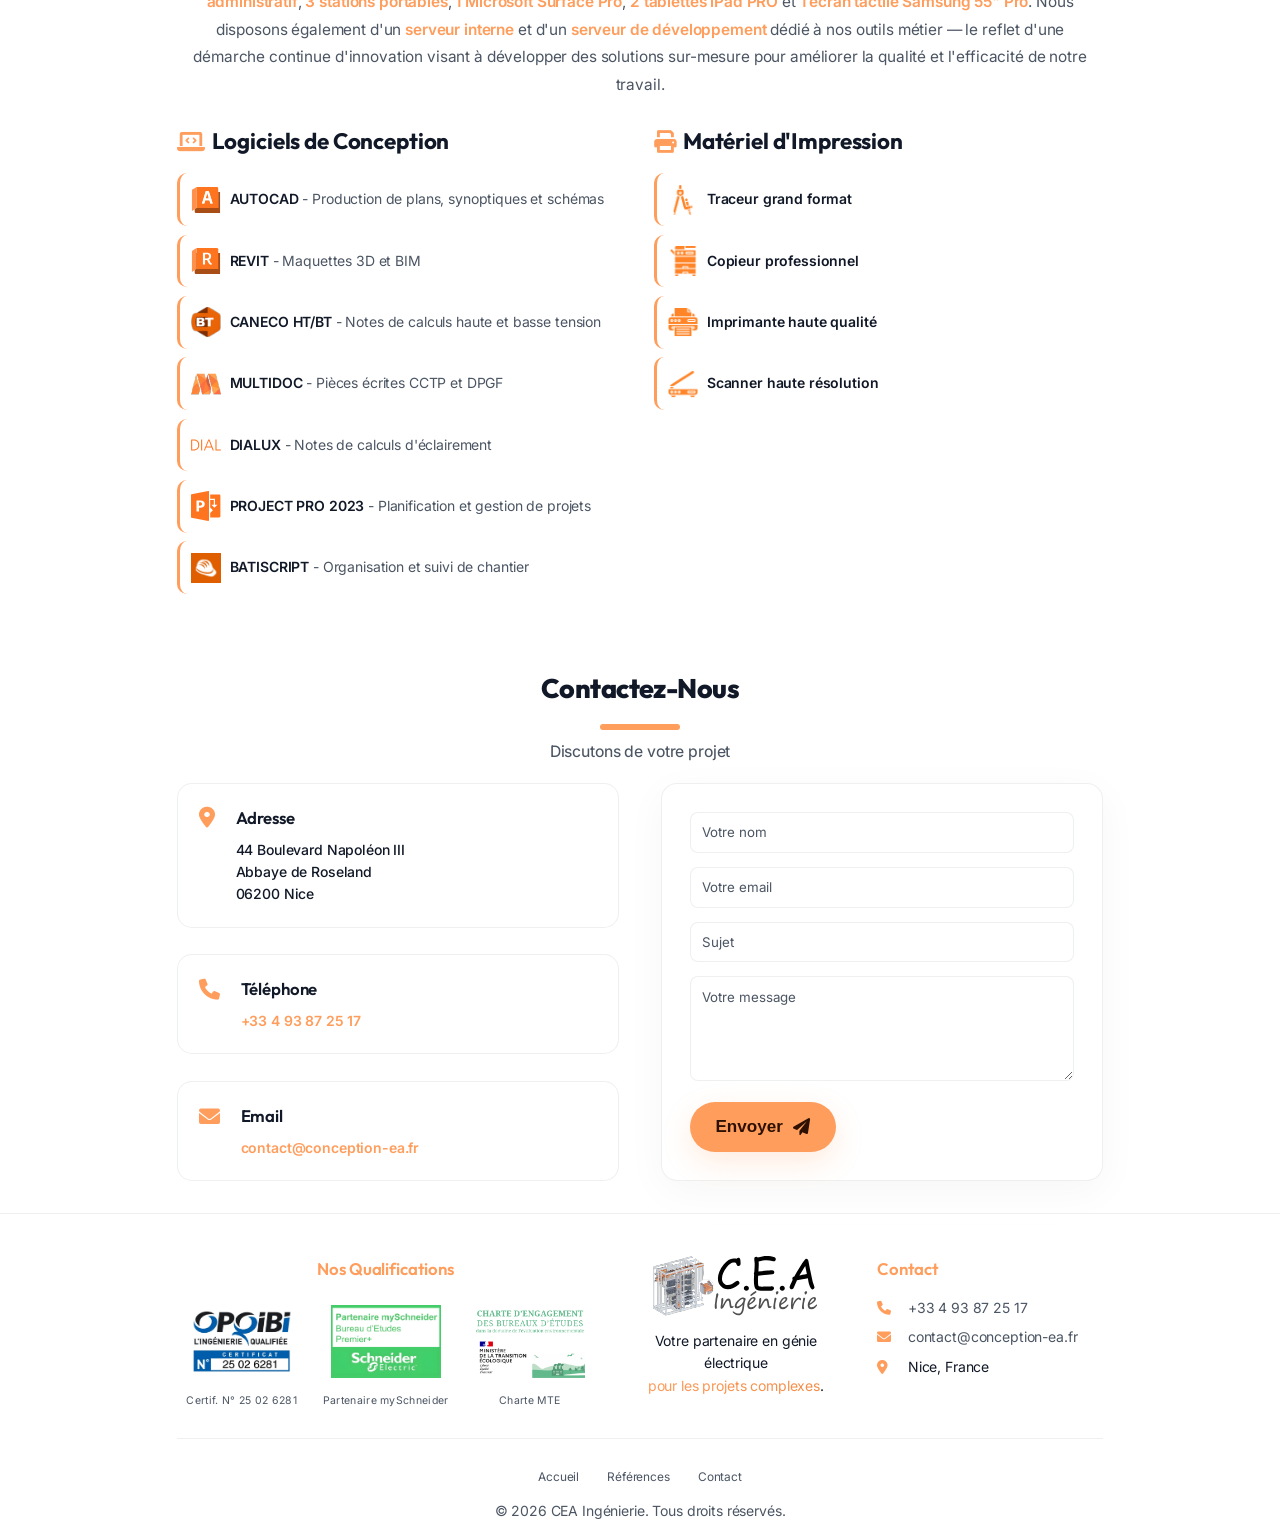
==== commit e98bab2c: "Deploy site CEA — 15/05/2026" ====
--- a/index.html
+++ b/index.html
@@ -5,6 +5,7 @@
     <meta name="viewport" content="width=device-width, initial-scale=1.0, viewport-fit=cover">
     <title>CEA Ingénierie - Bureau d'Étude Électrique à Nice | Expertise HTA/HTB</title>
 
+    <meta name="google-site-verification" content="o8WV9QAvDLP3wEtFeS_JSz7MHheZYTN4RxU279mv6C8">
     <!-- SEO Meta Tags -->
     <meta name="description" content="CEA Ingénierie, bureau d'étude électrique basé à Nice. Experts en conception HTA/HTB, installations industrielles et tertiaires. Projets aéroportuaires, cliniques et centres commerciaux.">
     <meta name="keywords" content="bureau étude électrique Nice, ingénierie électrique Nice 06, bureau étude électrique Alpes-Maritimes, bureau étude électrique PACA, électricien Nice, conception électrique Nice, HTA HTB Nice, projets industriels Nice, installations électriques Côte d'Azur, bureau d'études électricité 06200, ingénieur électricité Nice, étude électrique Provence, aéroport, clinique, tertiaire, CEA Ingénierie">
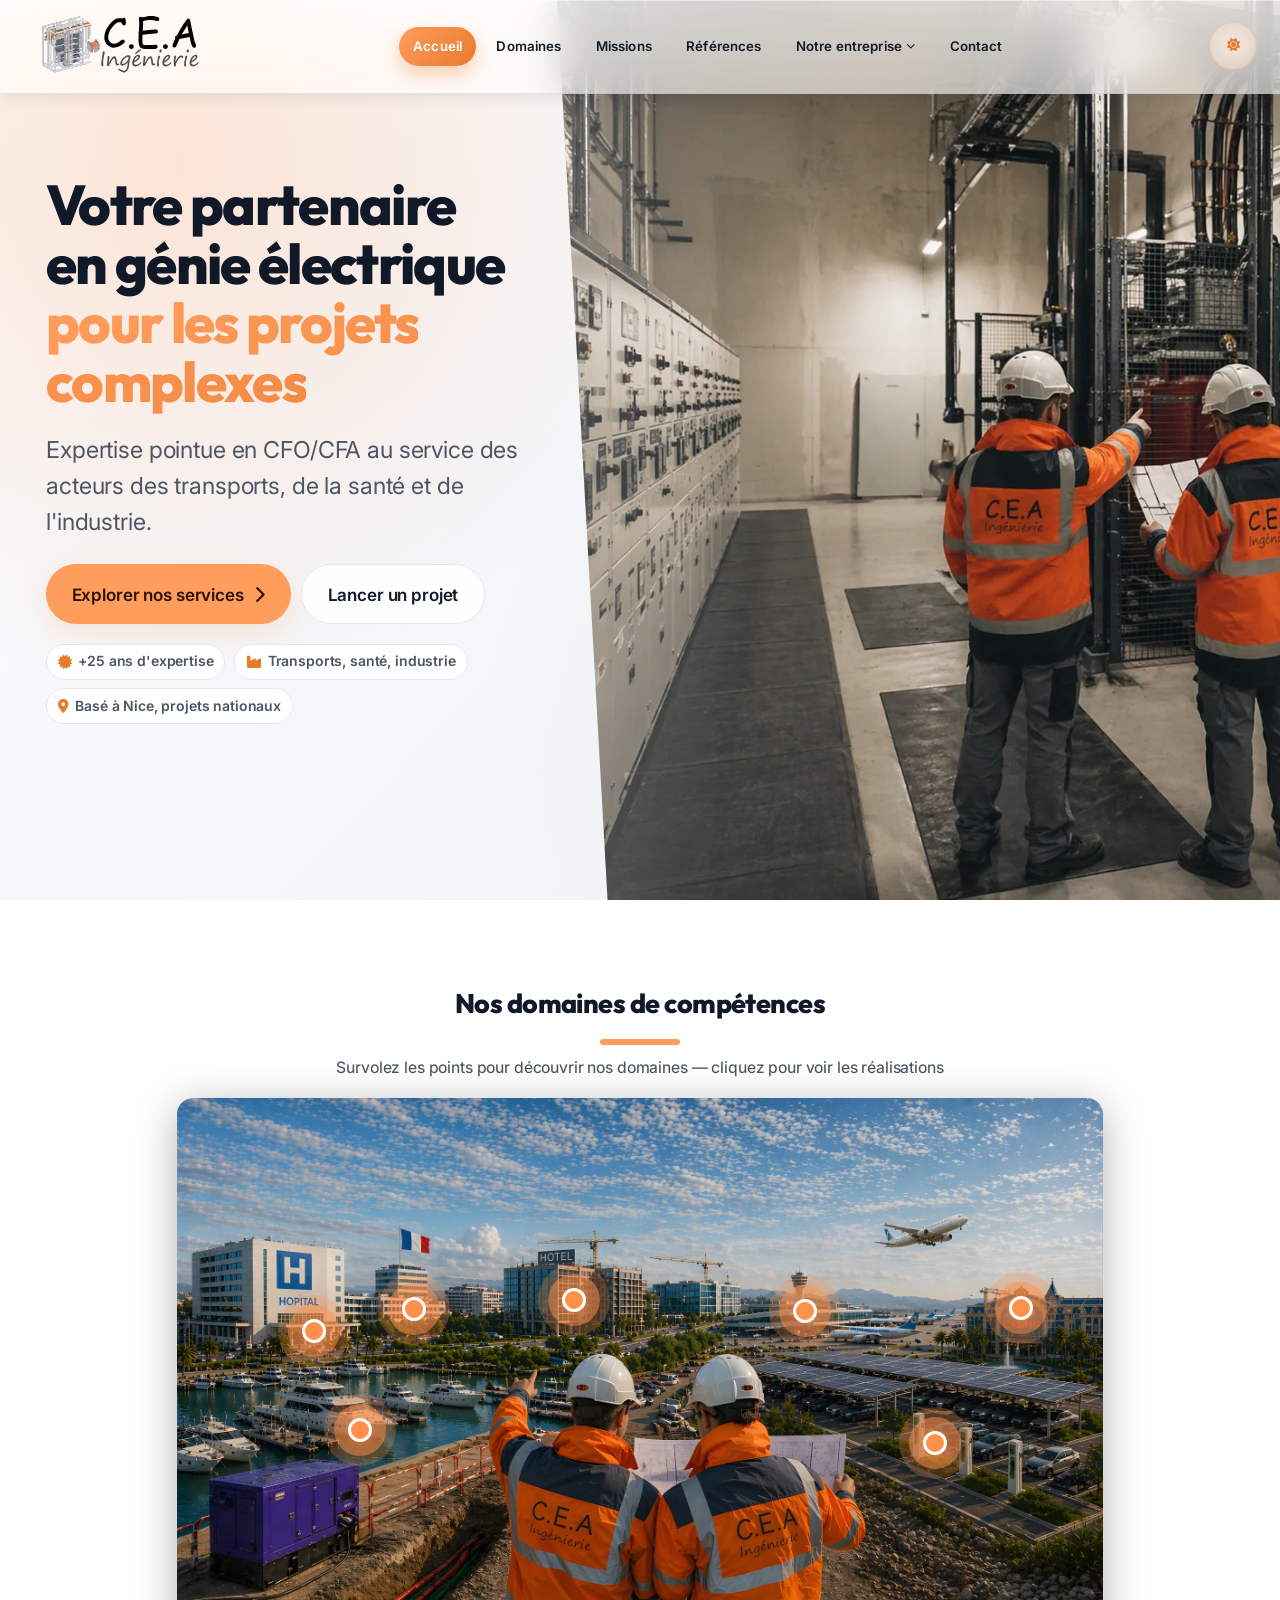
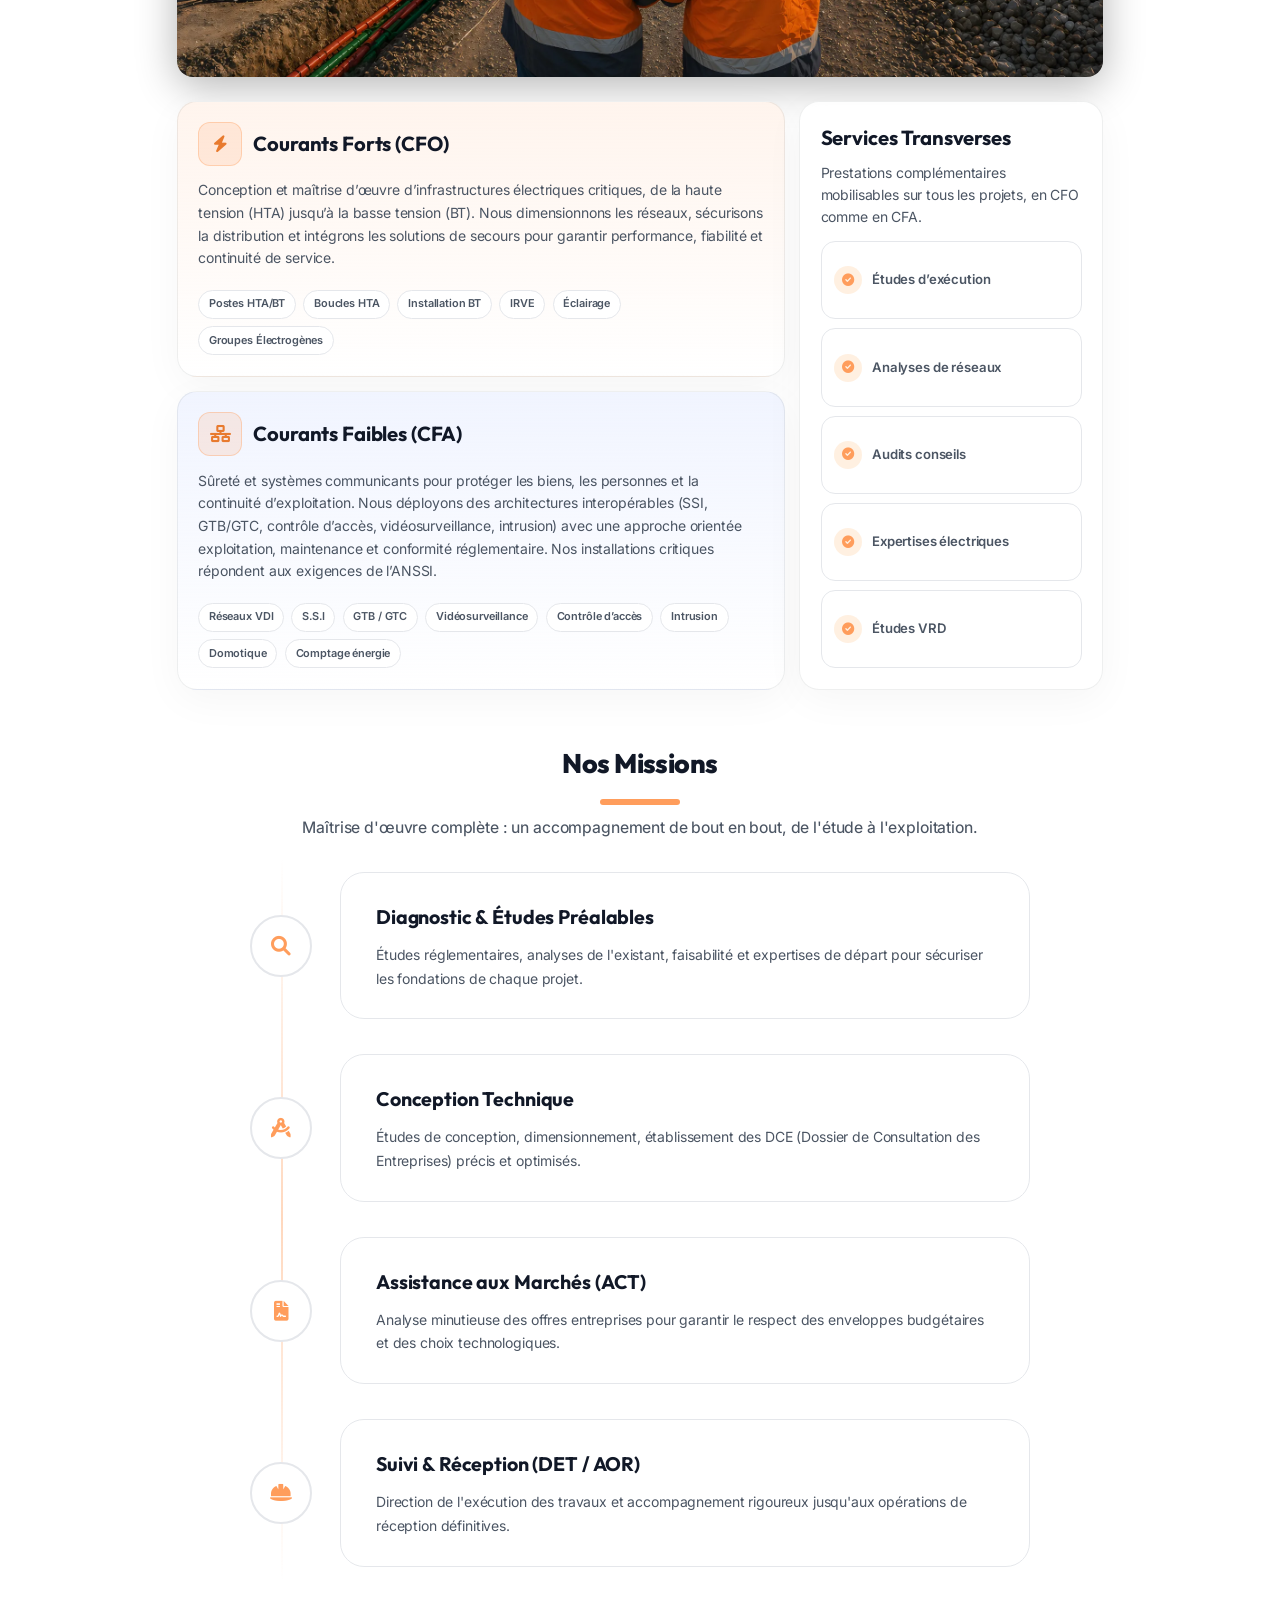
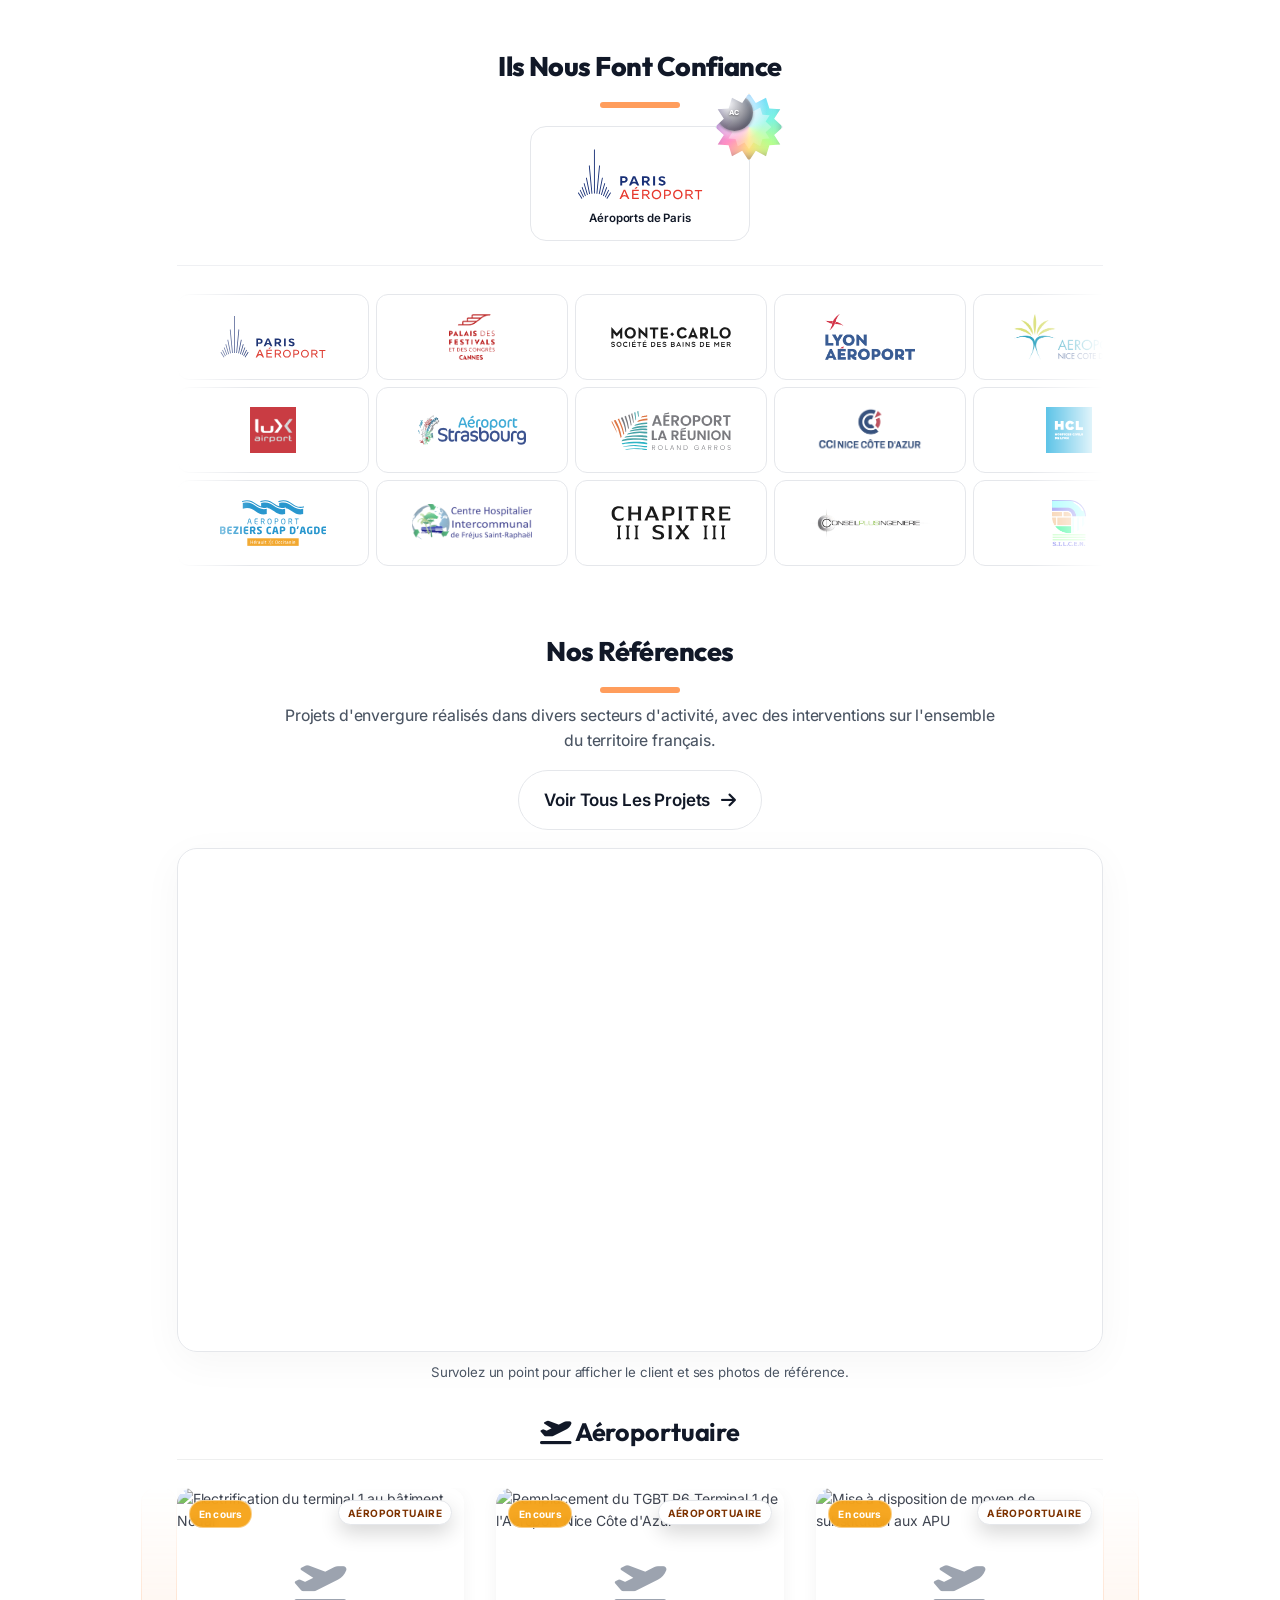
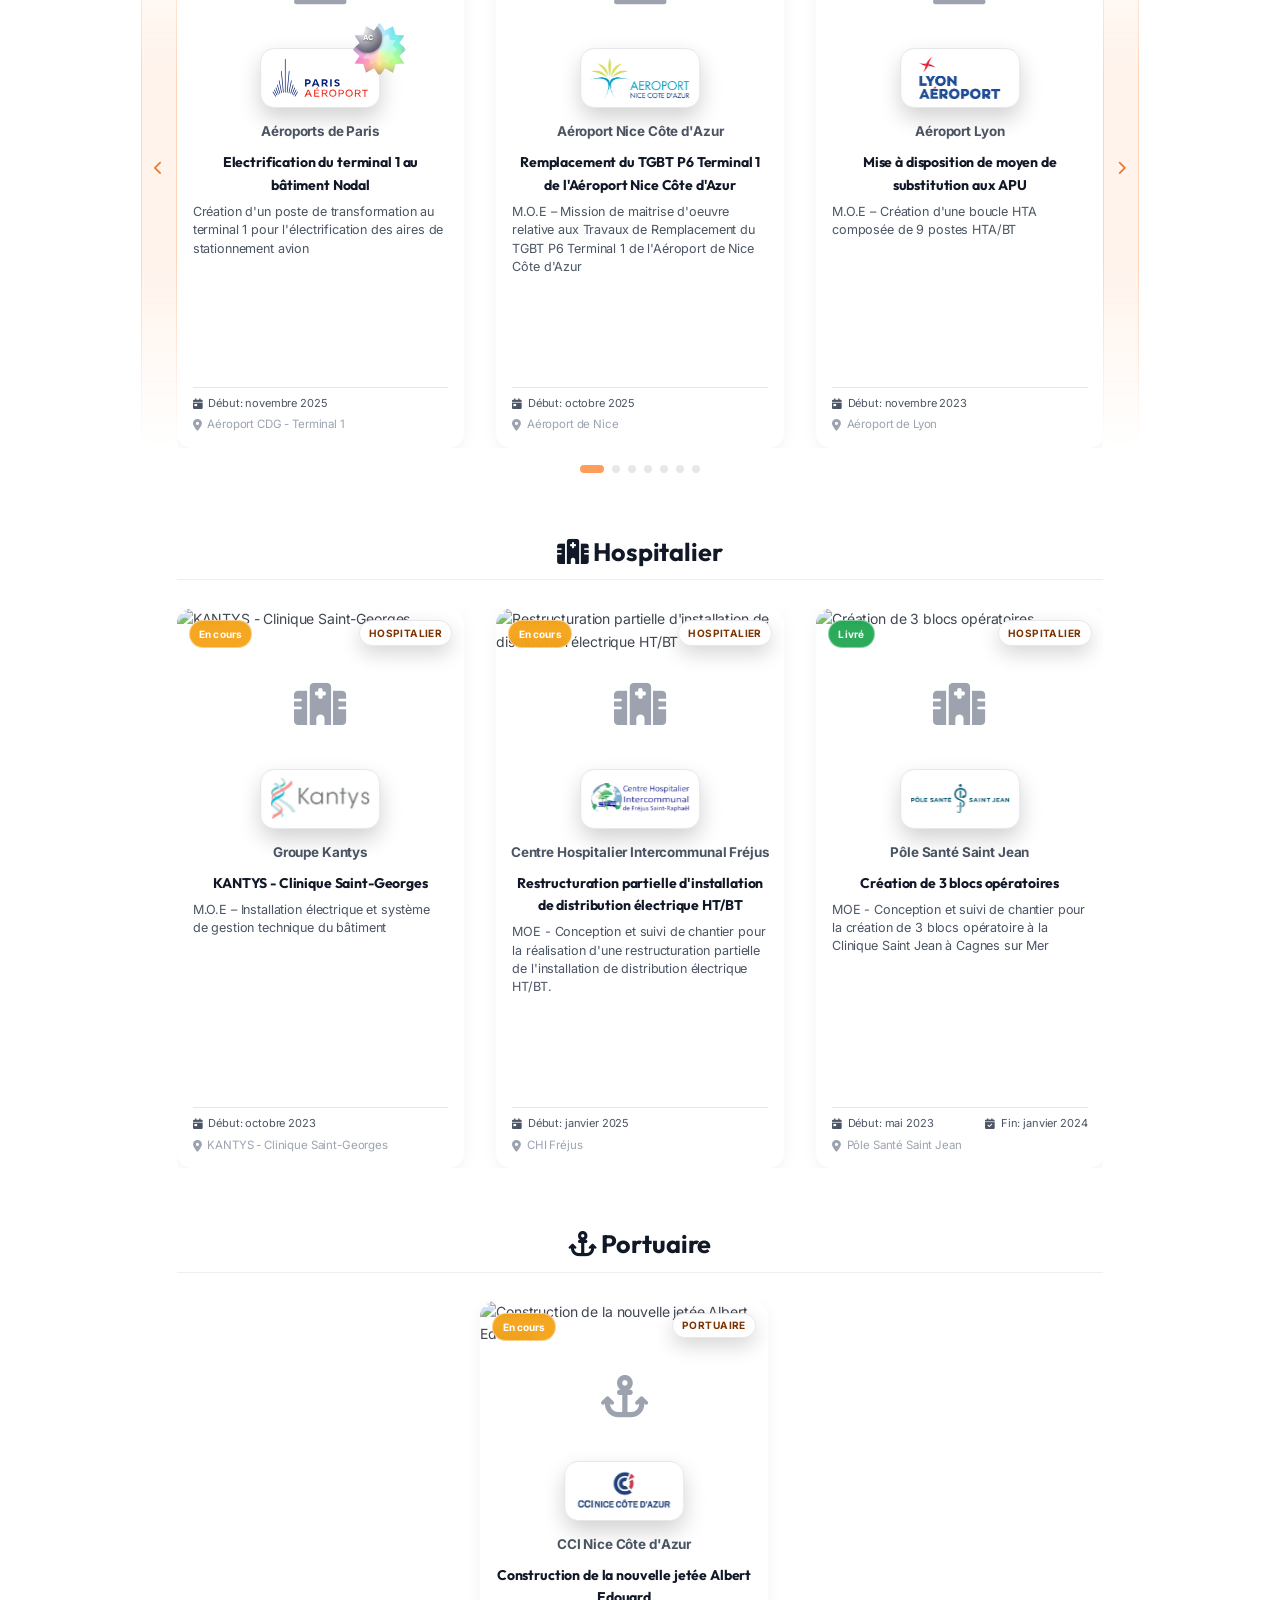
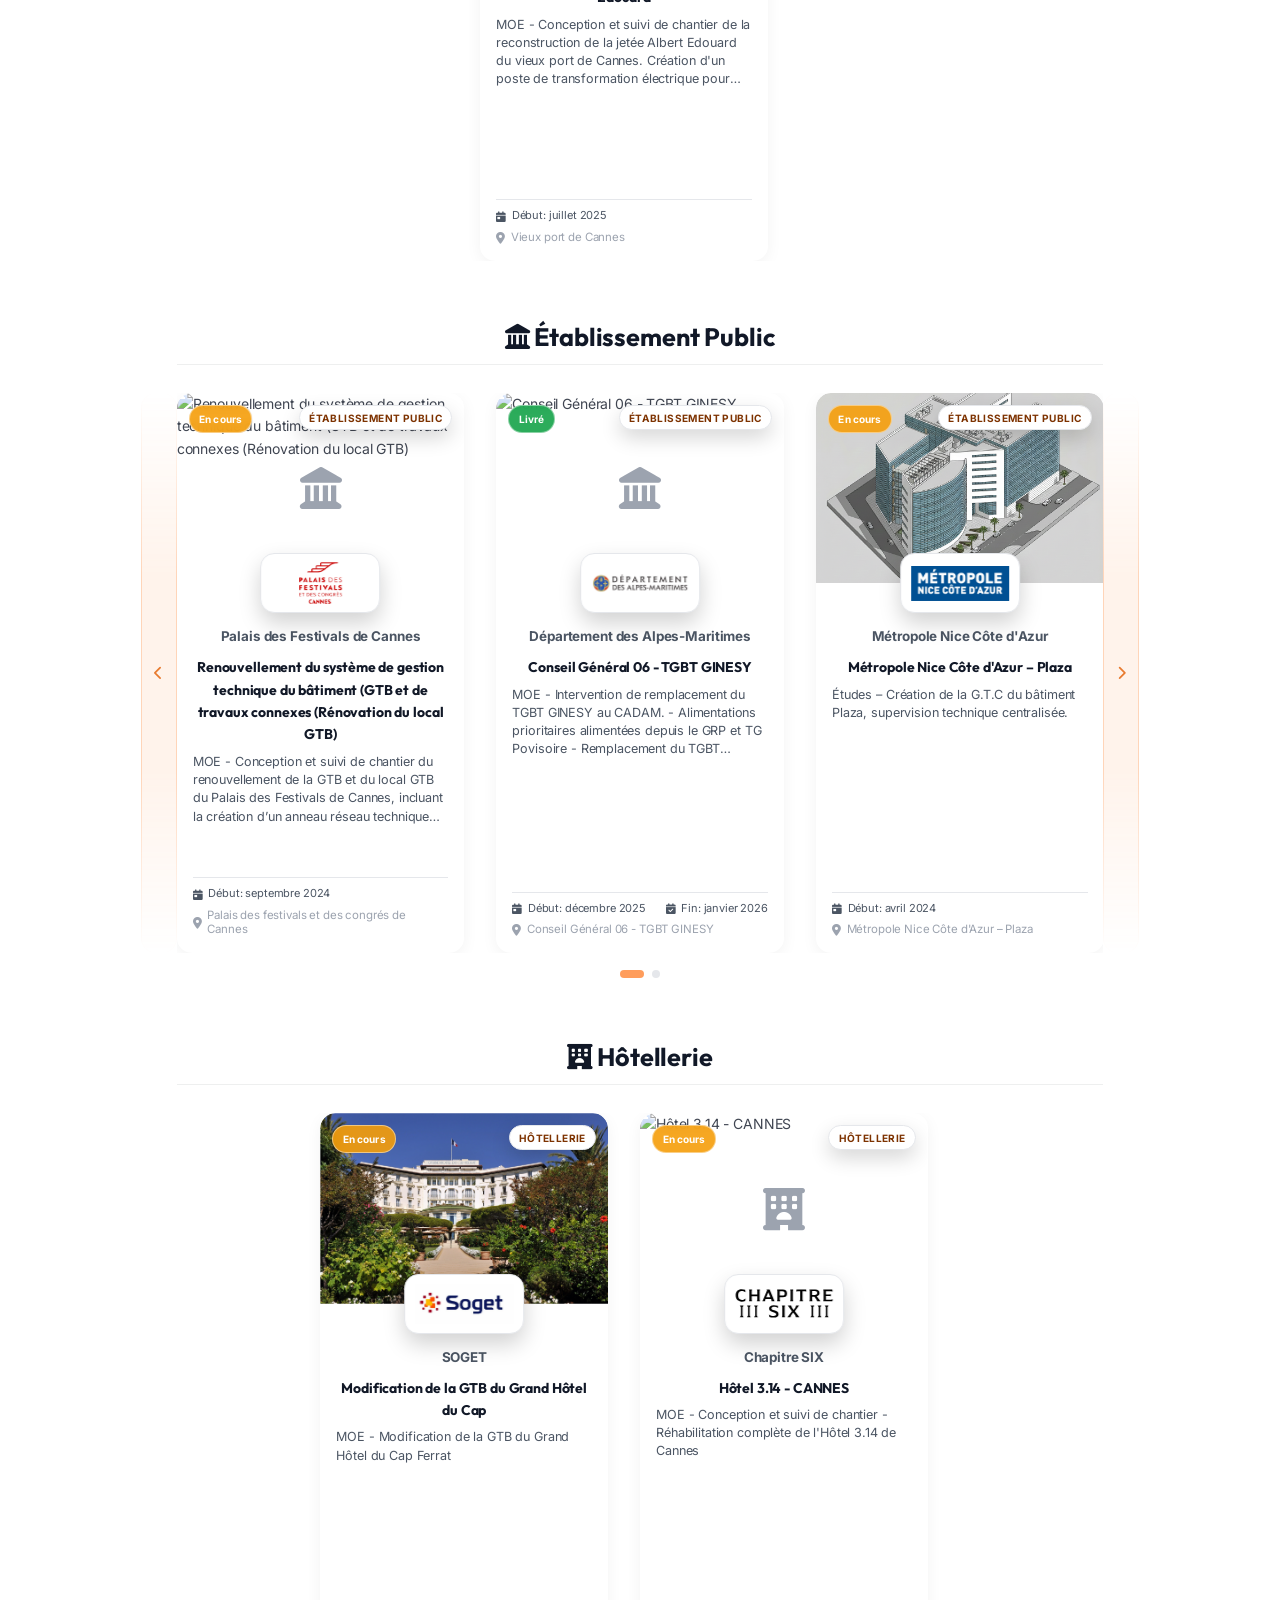
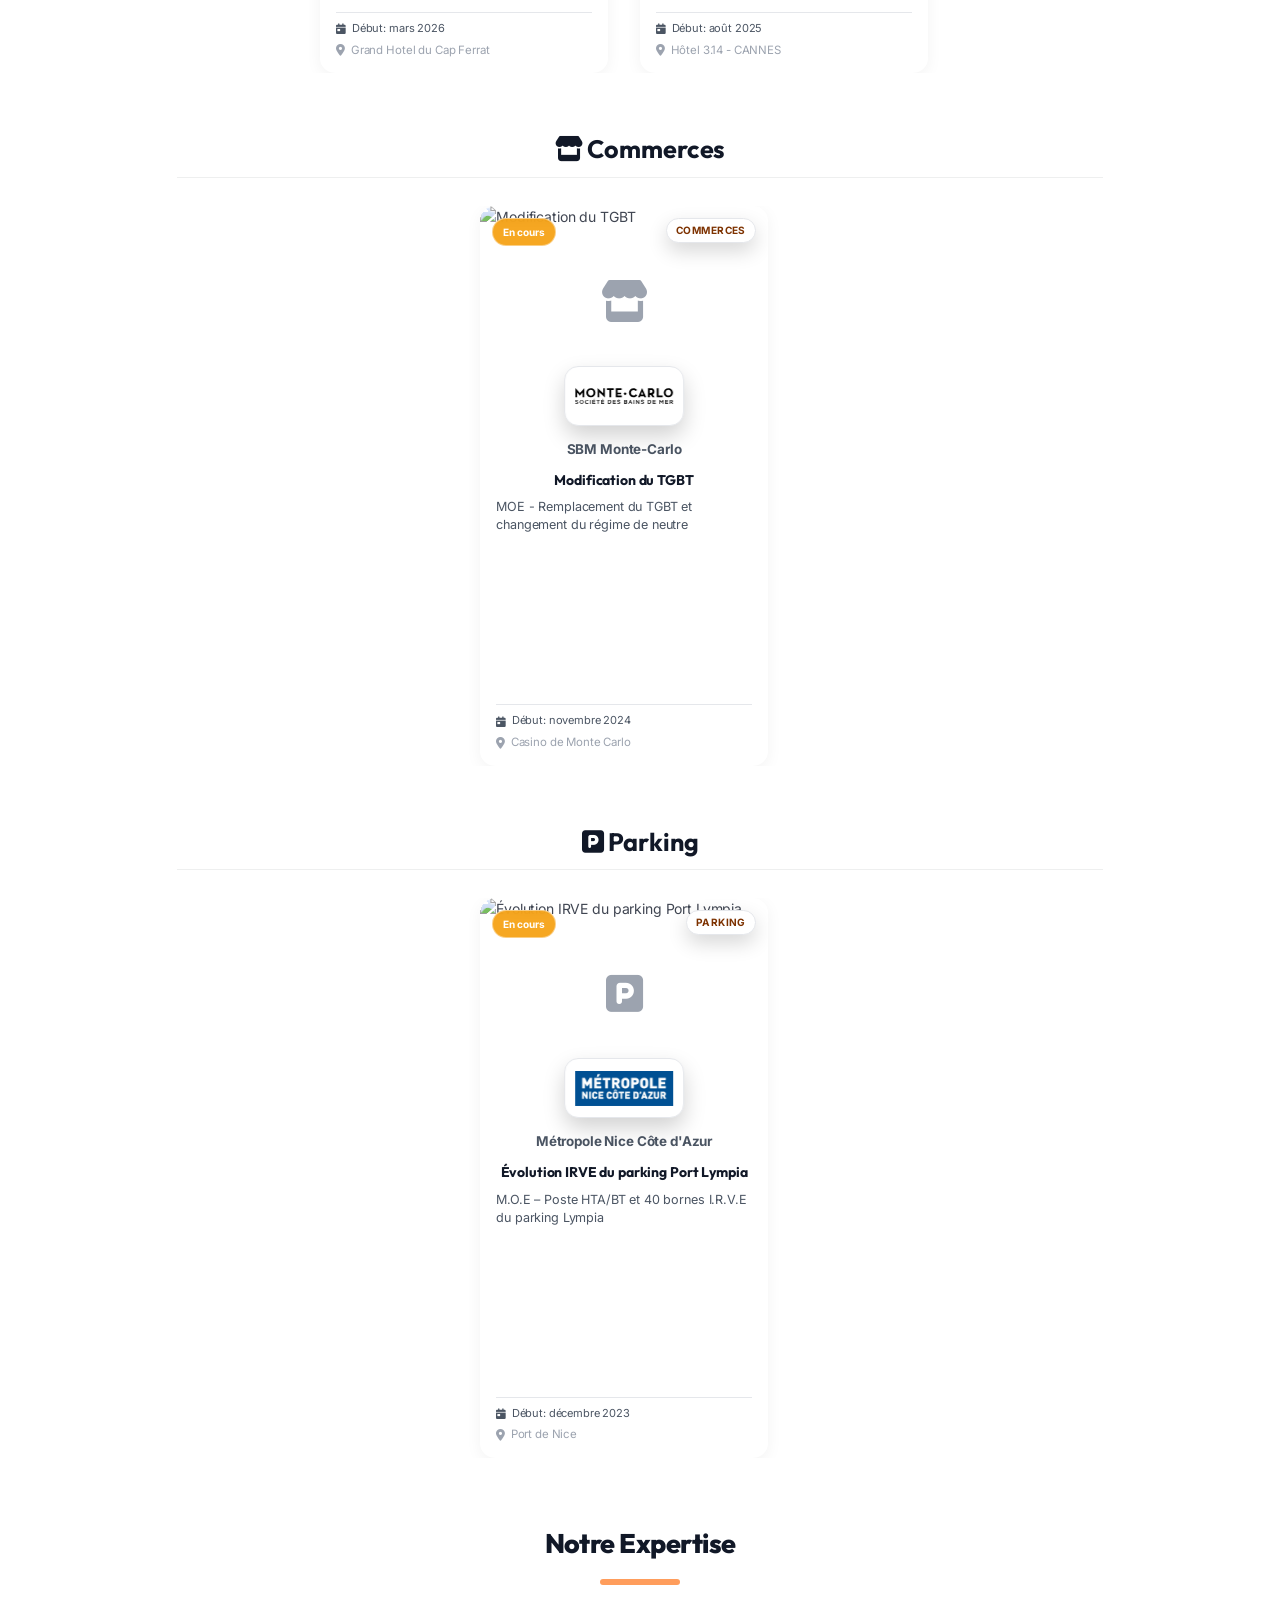
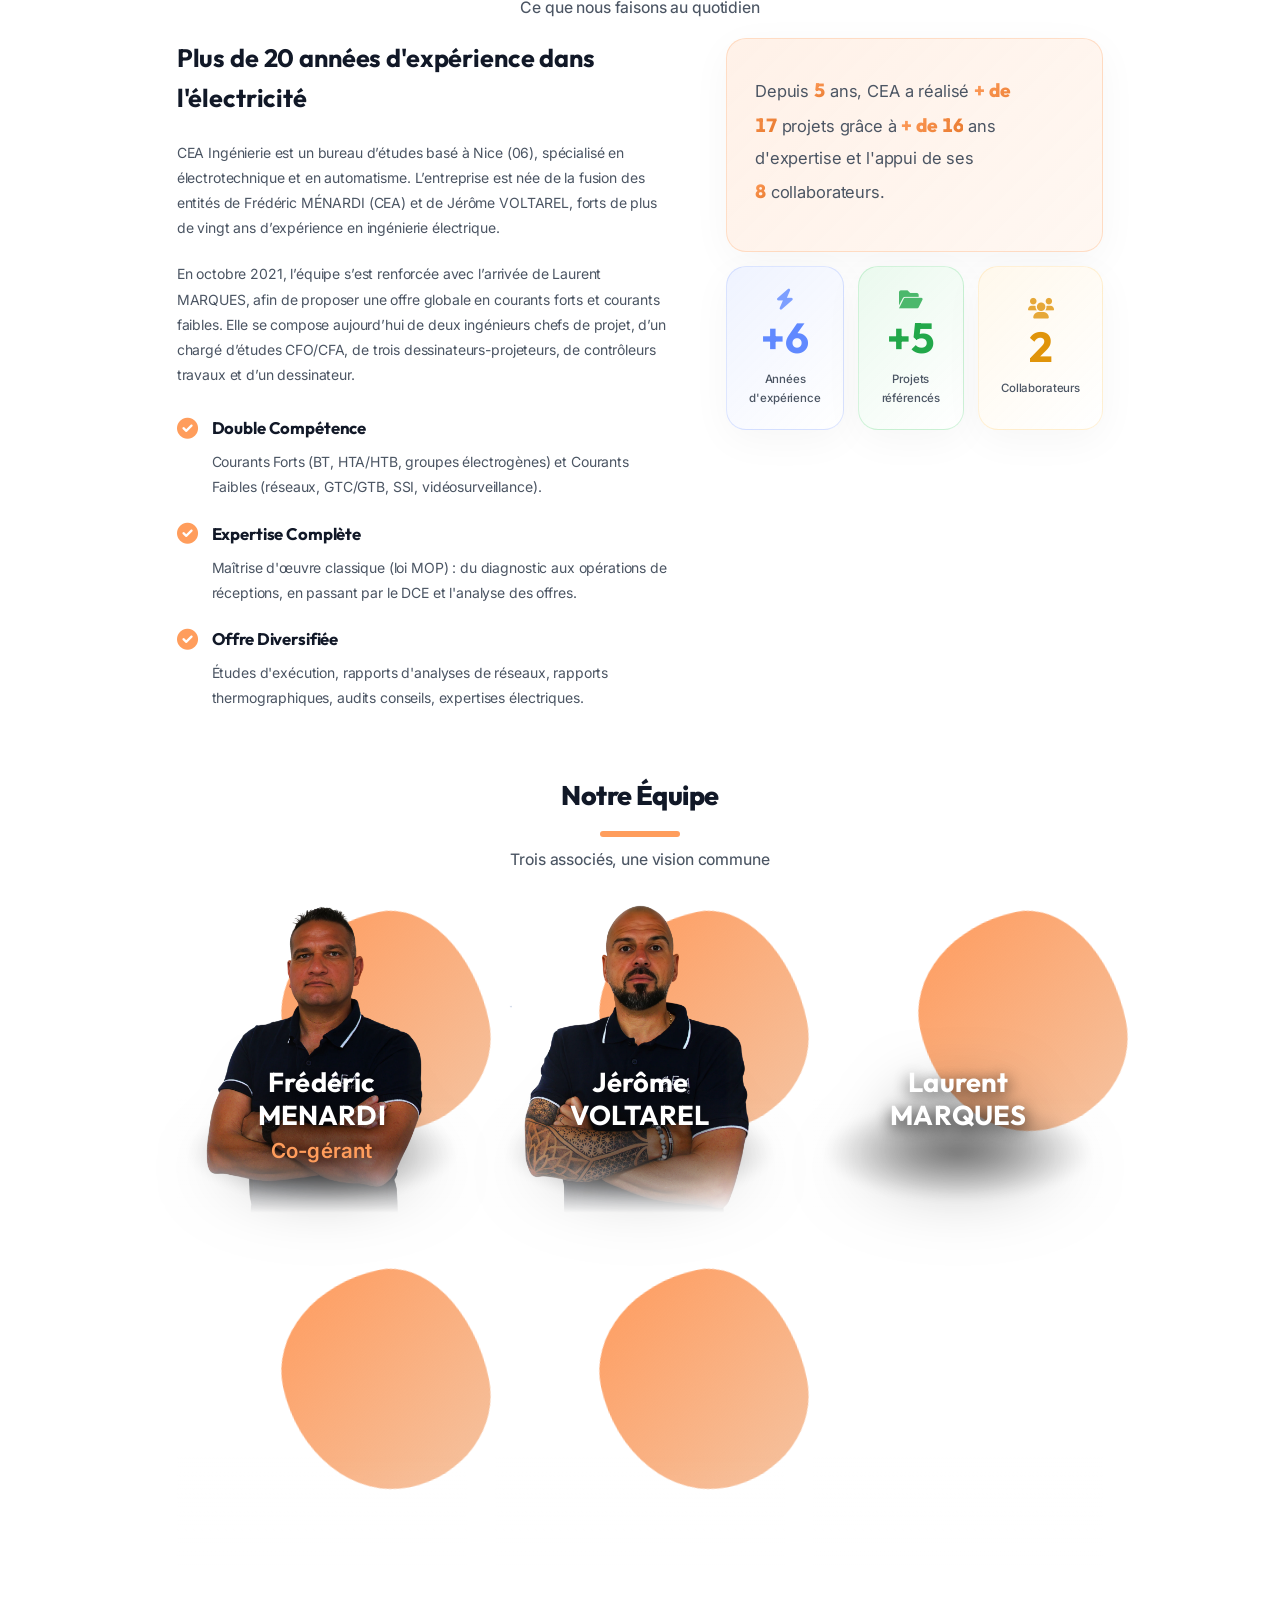
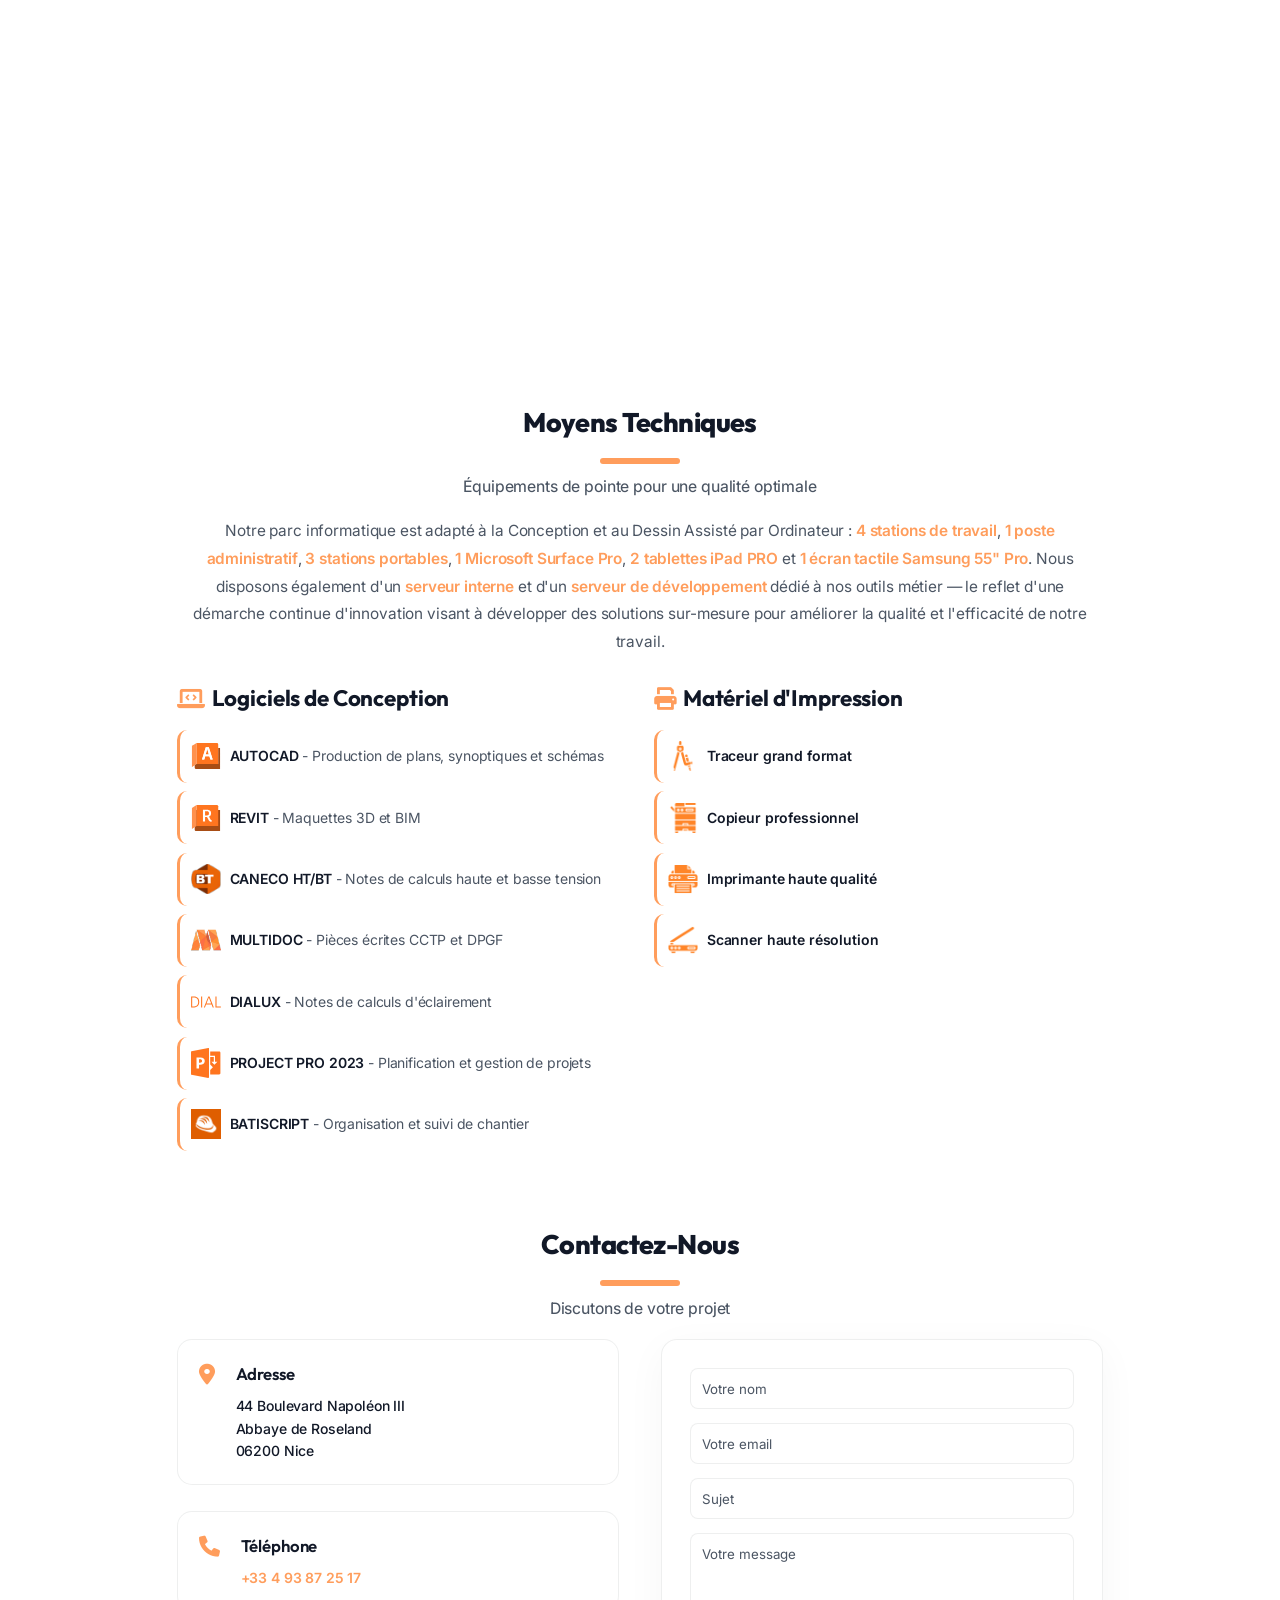
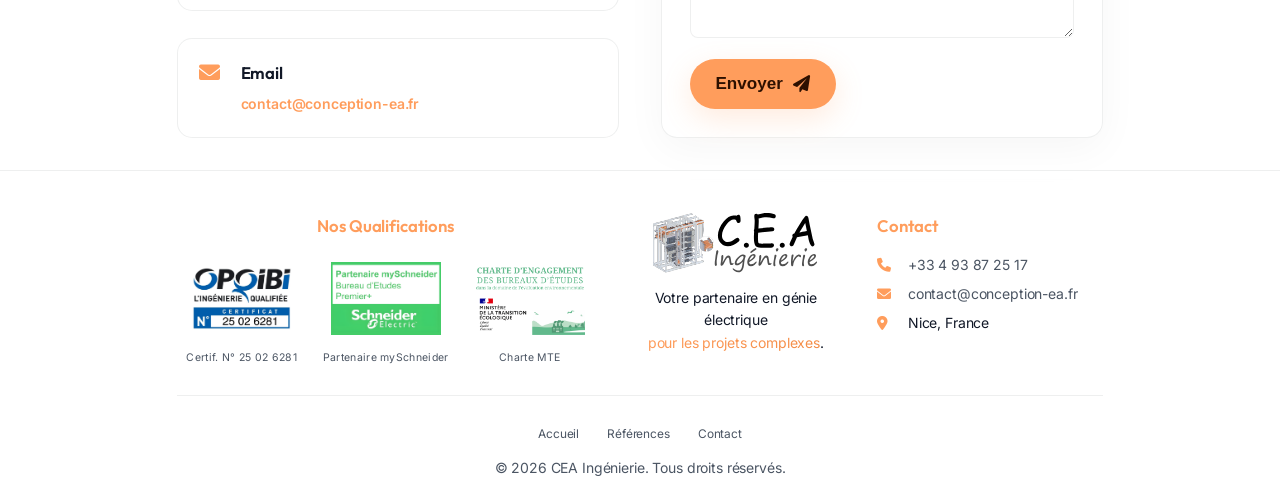
==== commit 82da59ac: "Deploy site CEA — 15/05/2026" ====
--- a/index.html
+++ b/index.html
@@ -285,8 +285,8 @@
                 <p class="section-subtitle">Survolez les points pour découvrir nos domaines — cliquez pour voir les réalisations</p>
             </div>
             <div class="hotspot-scene" id="hotspot-scene">
-                <img src="images/Nosdomainesjour.png" alt="Domaines d’intervention CEA Ingénierie" class="hotspot-image hotspot-image--light" />
-                <img src="images/Nosdomainesnuit.png" alt="" class="hotspot-image hotspot-image--dark" aria-hidden="true" />
+                <img src="images/Nosdomainesjour.webp" alt="Domaines d’intervention CEA Ingénierie" class="hotspot-image hotspot-image--light" width="1400" height="875" />
+                <img src="images/Nosdomainesnuit.webp" alt="" class="hotspot-image hotspot-image--dark" aria-hidden="true" width="1400" height="875" />
                 <!-- Les points sont injectés dynamiquement par JS -->
             </div>
 
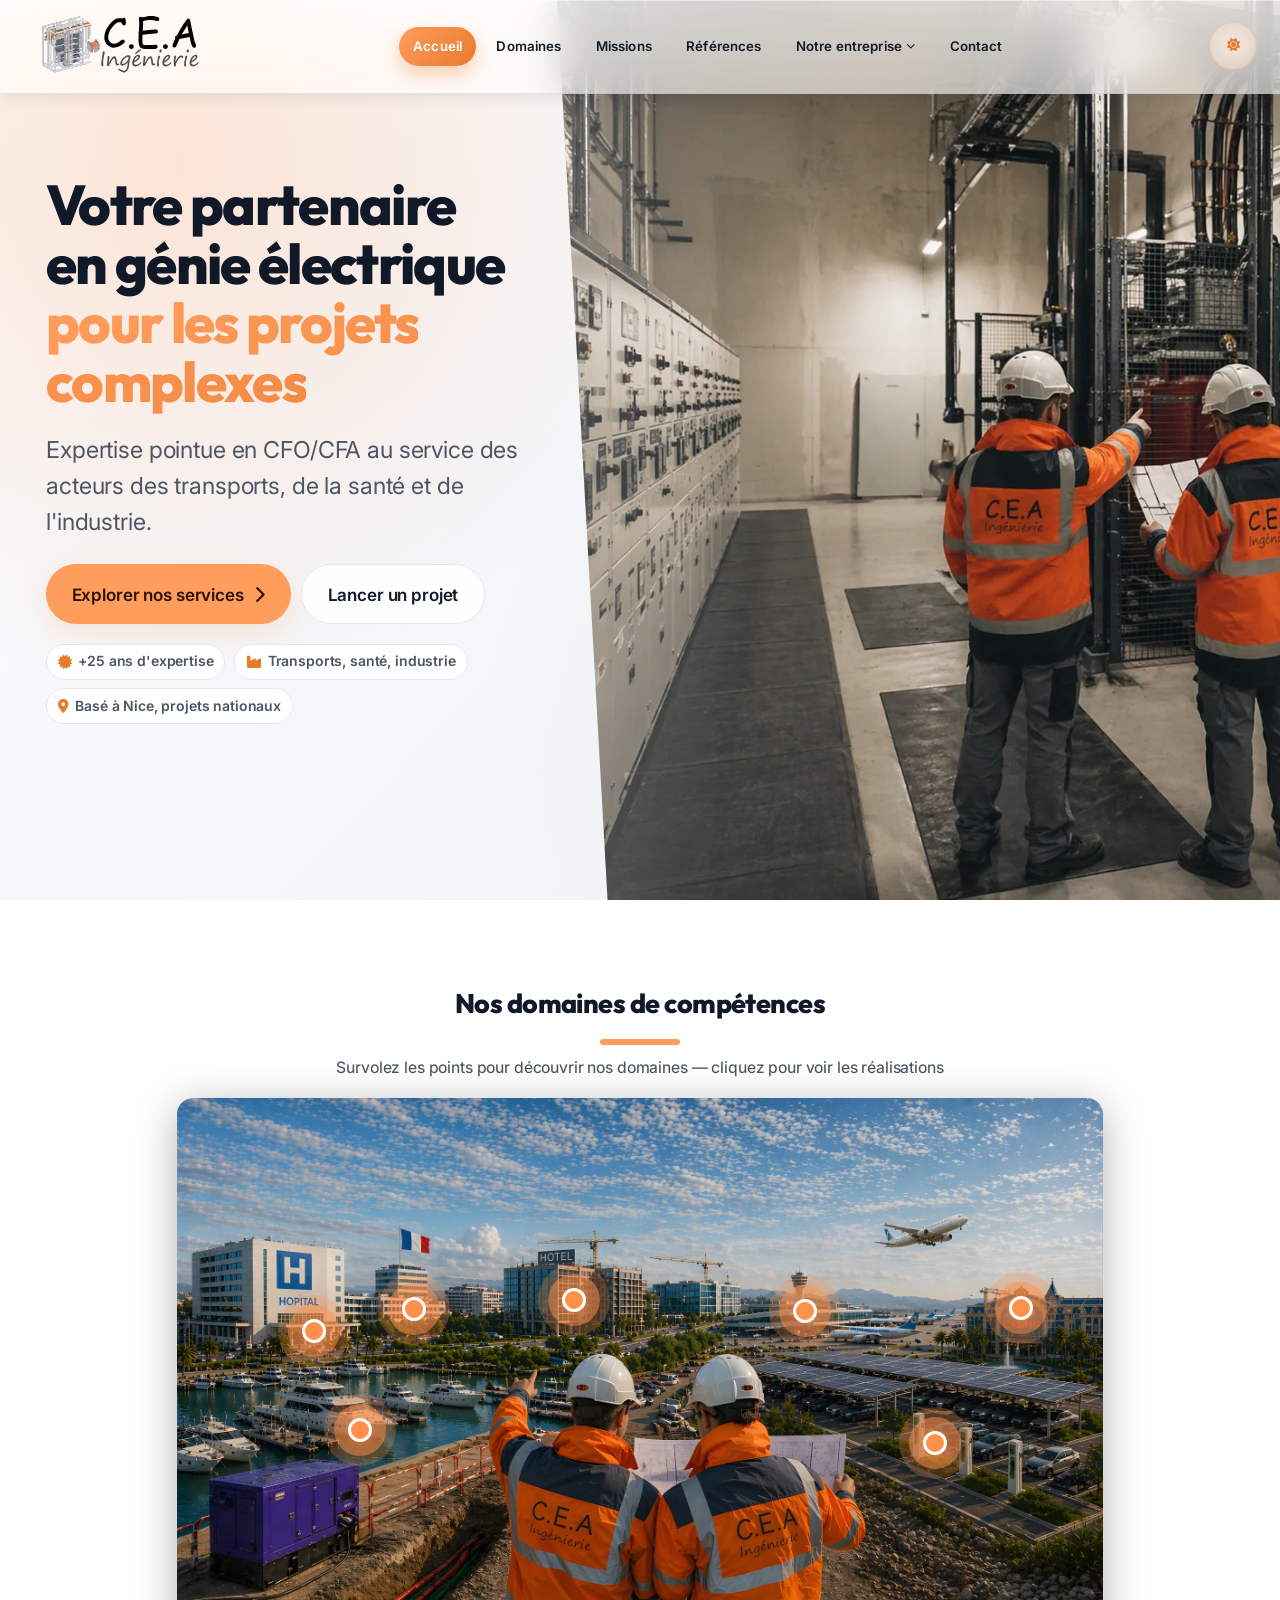
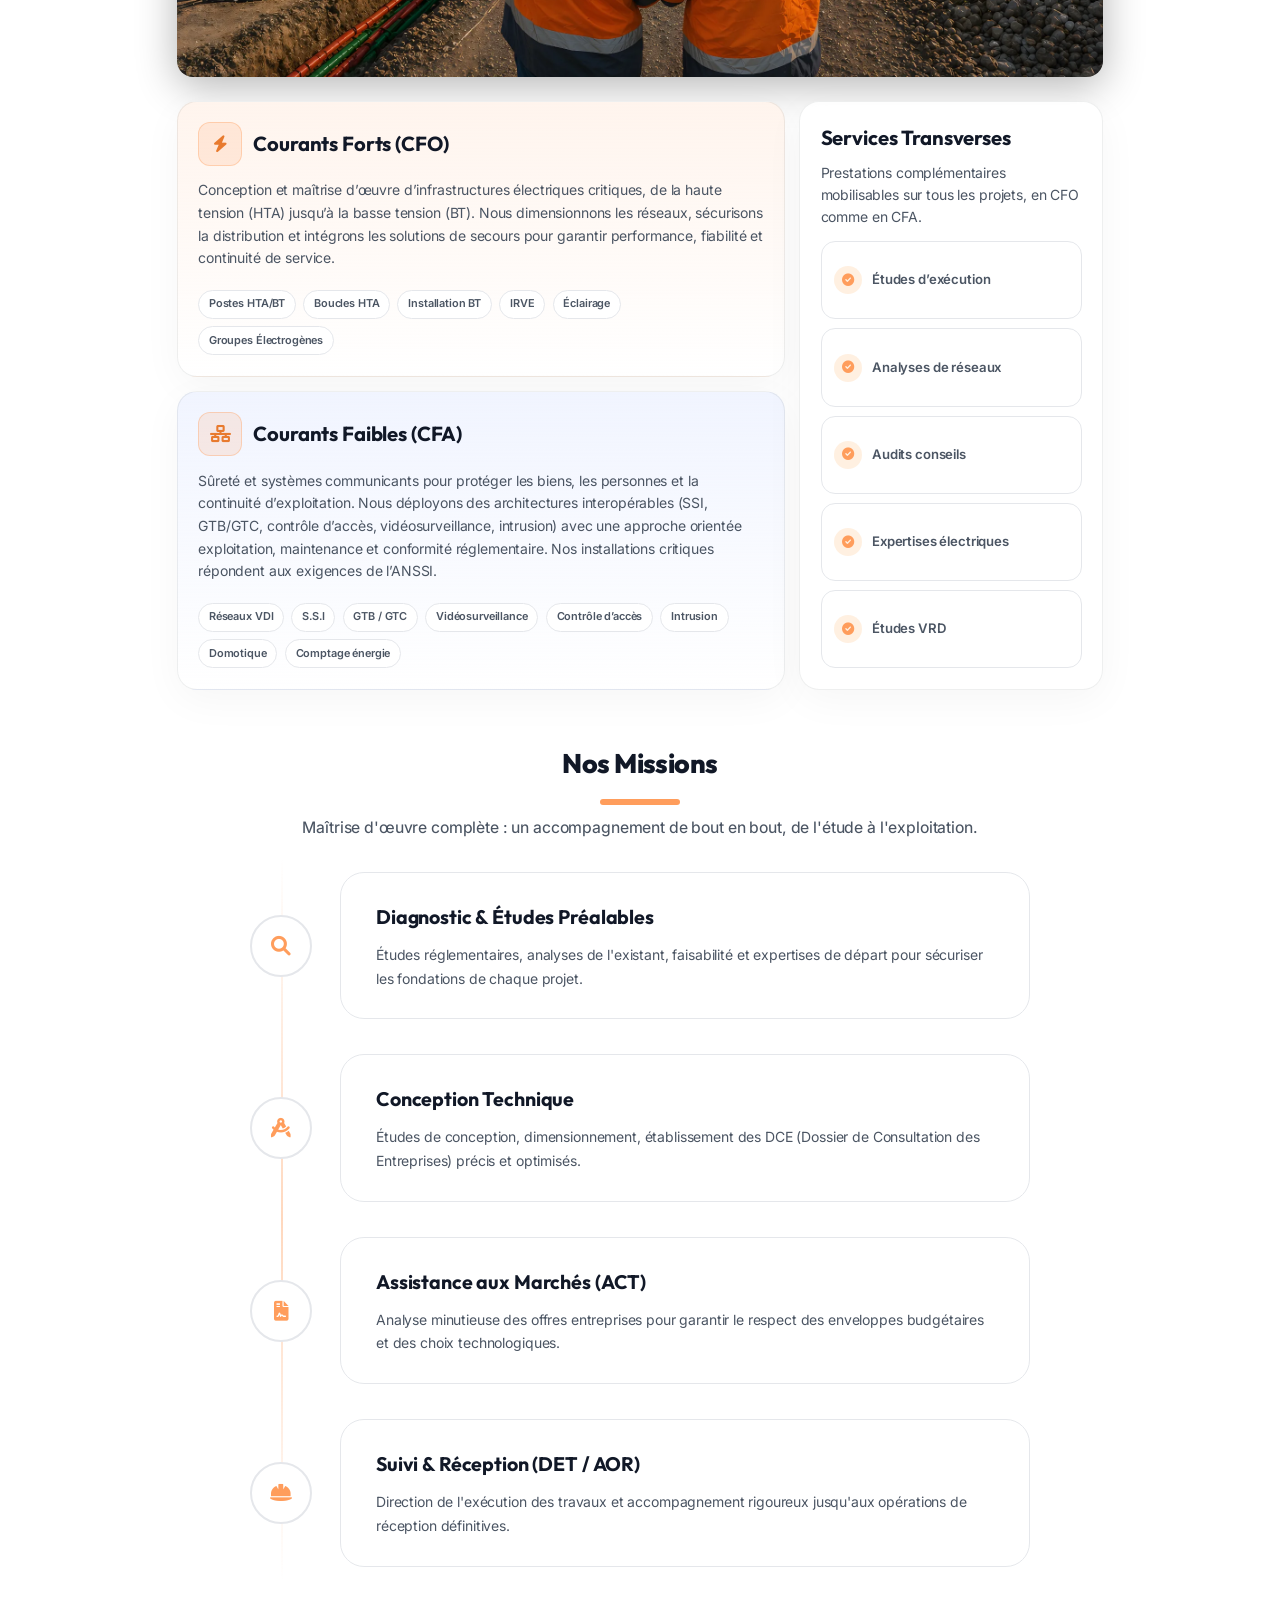
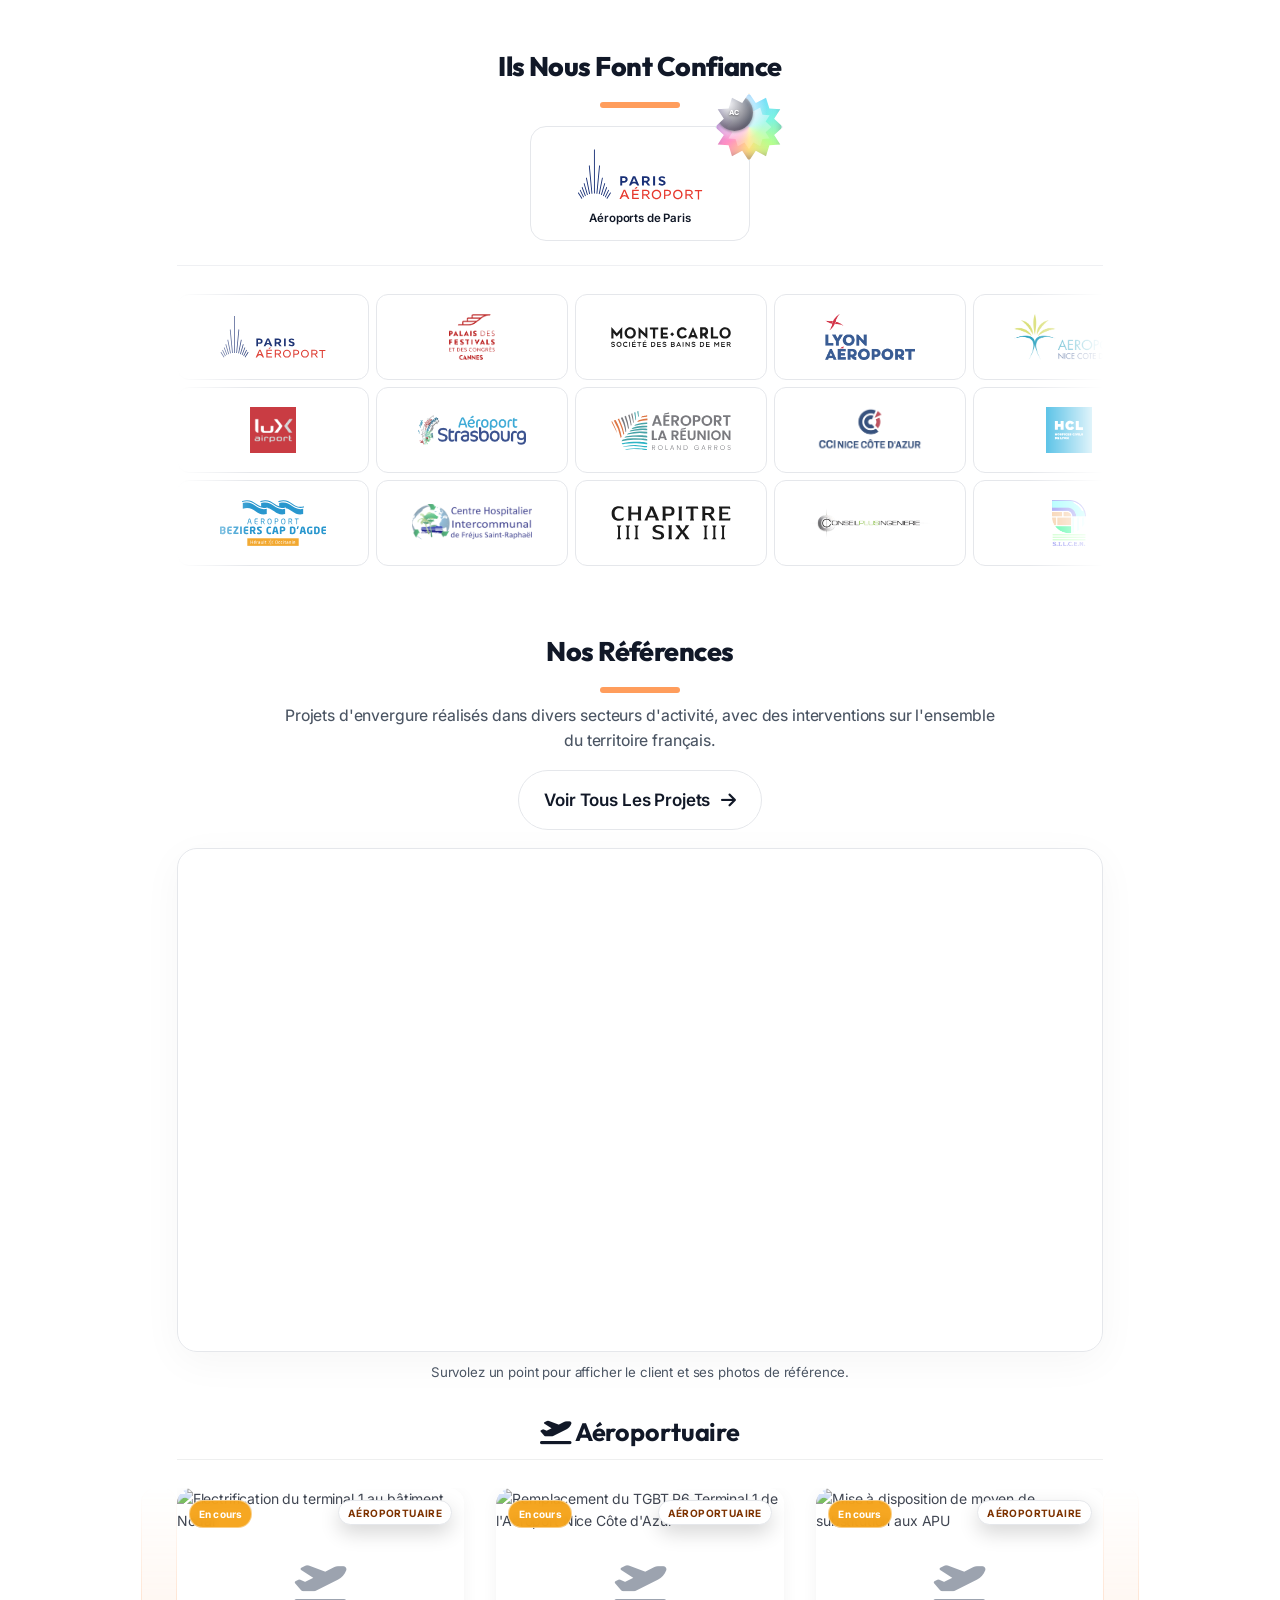
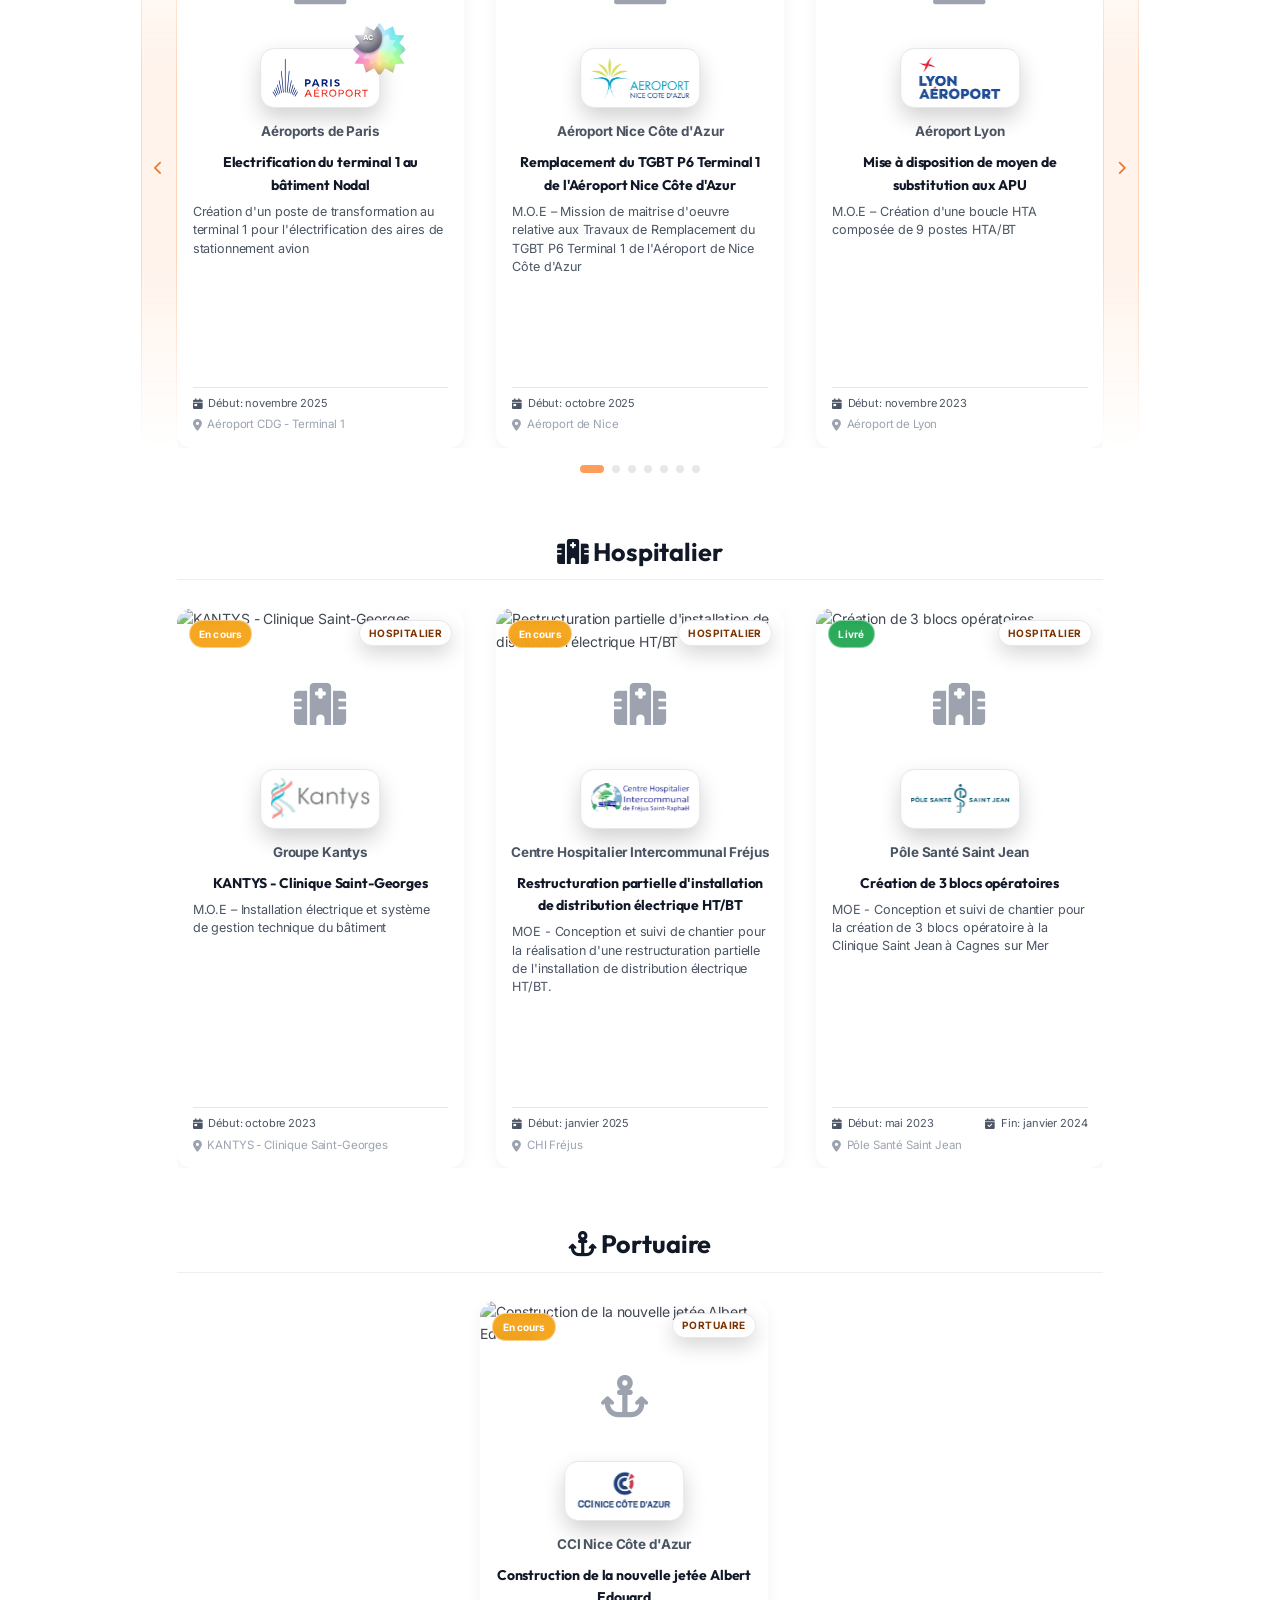
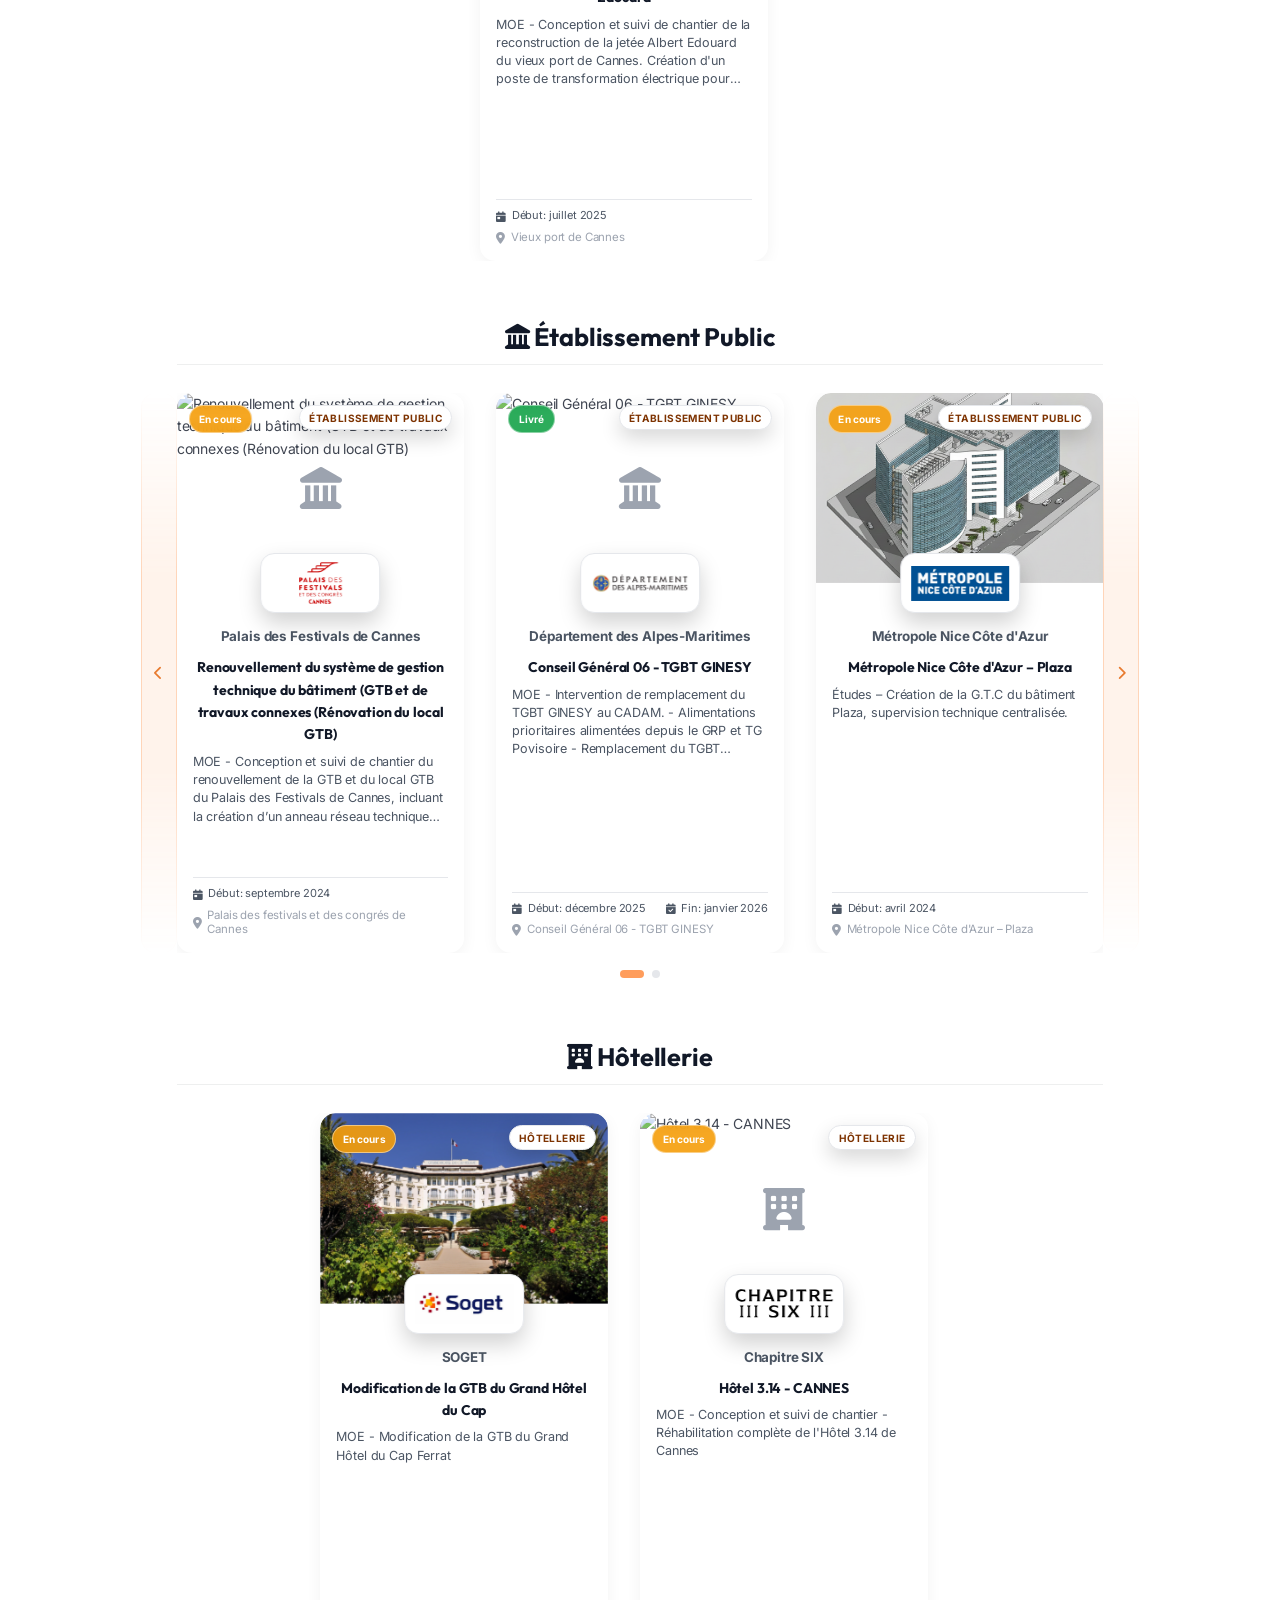
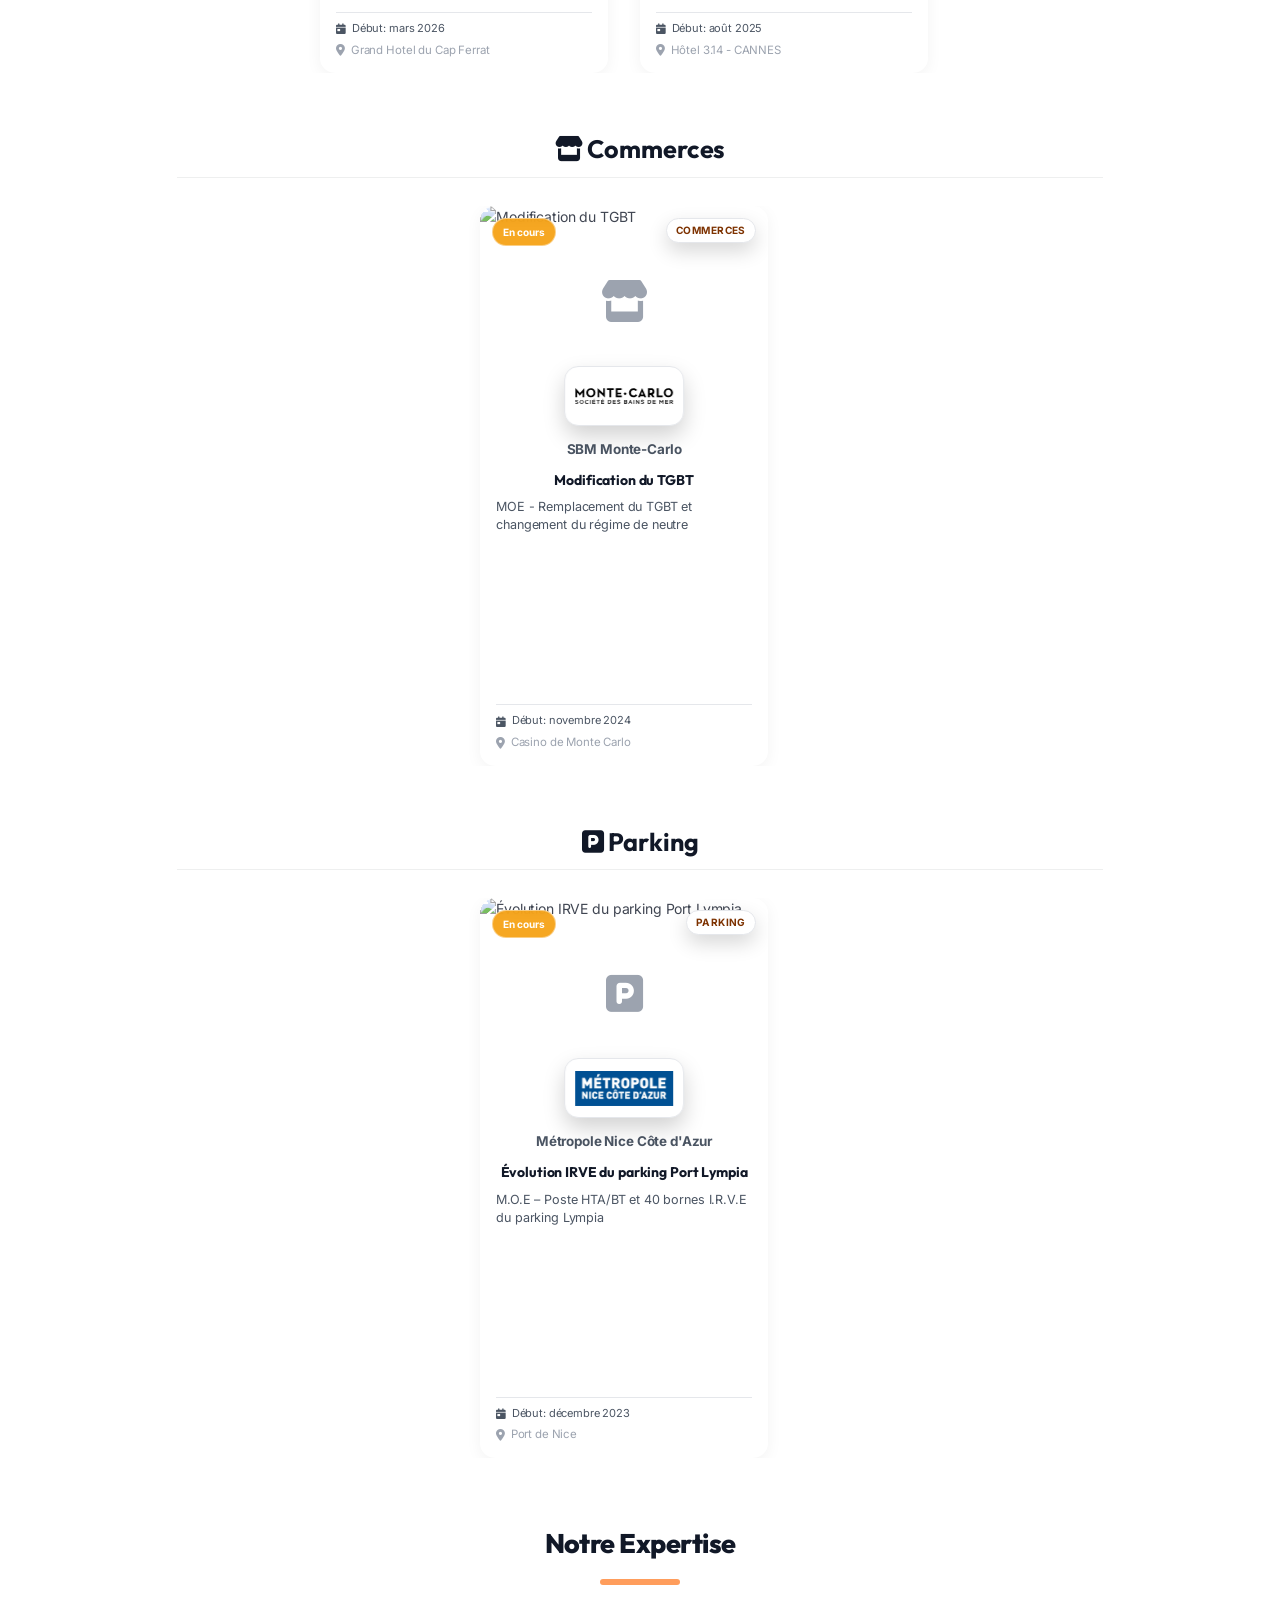
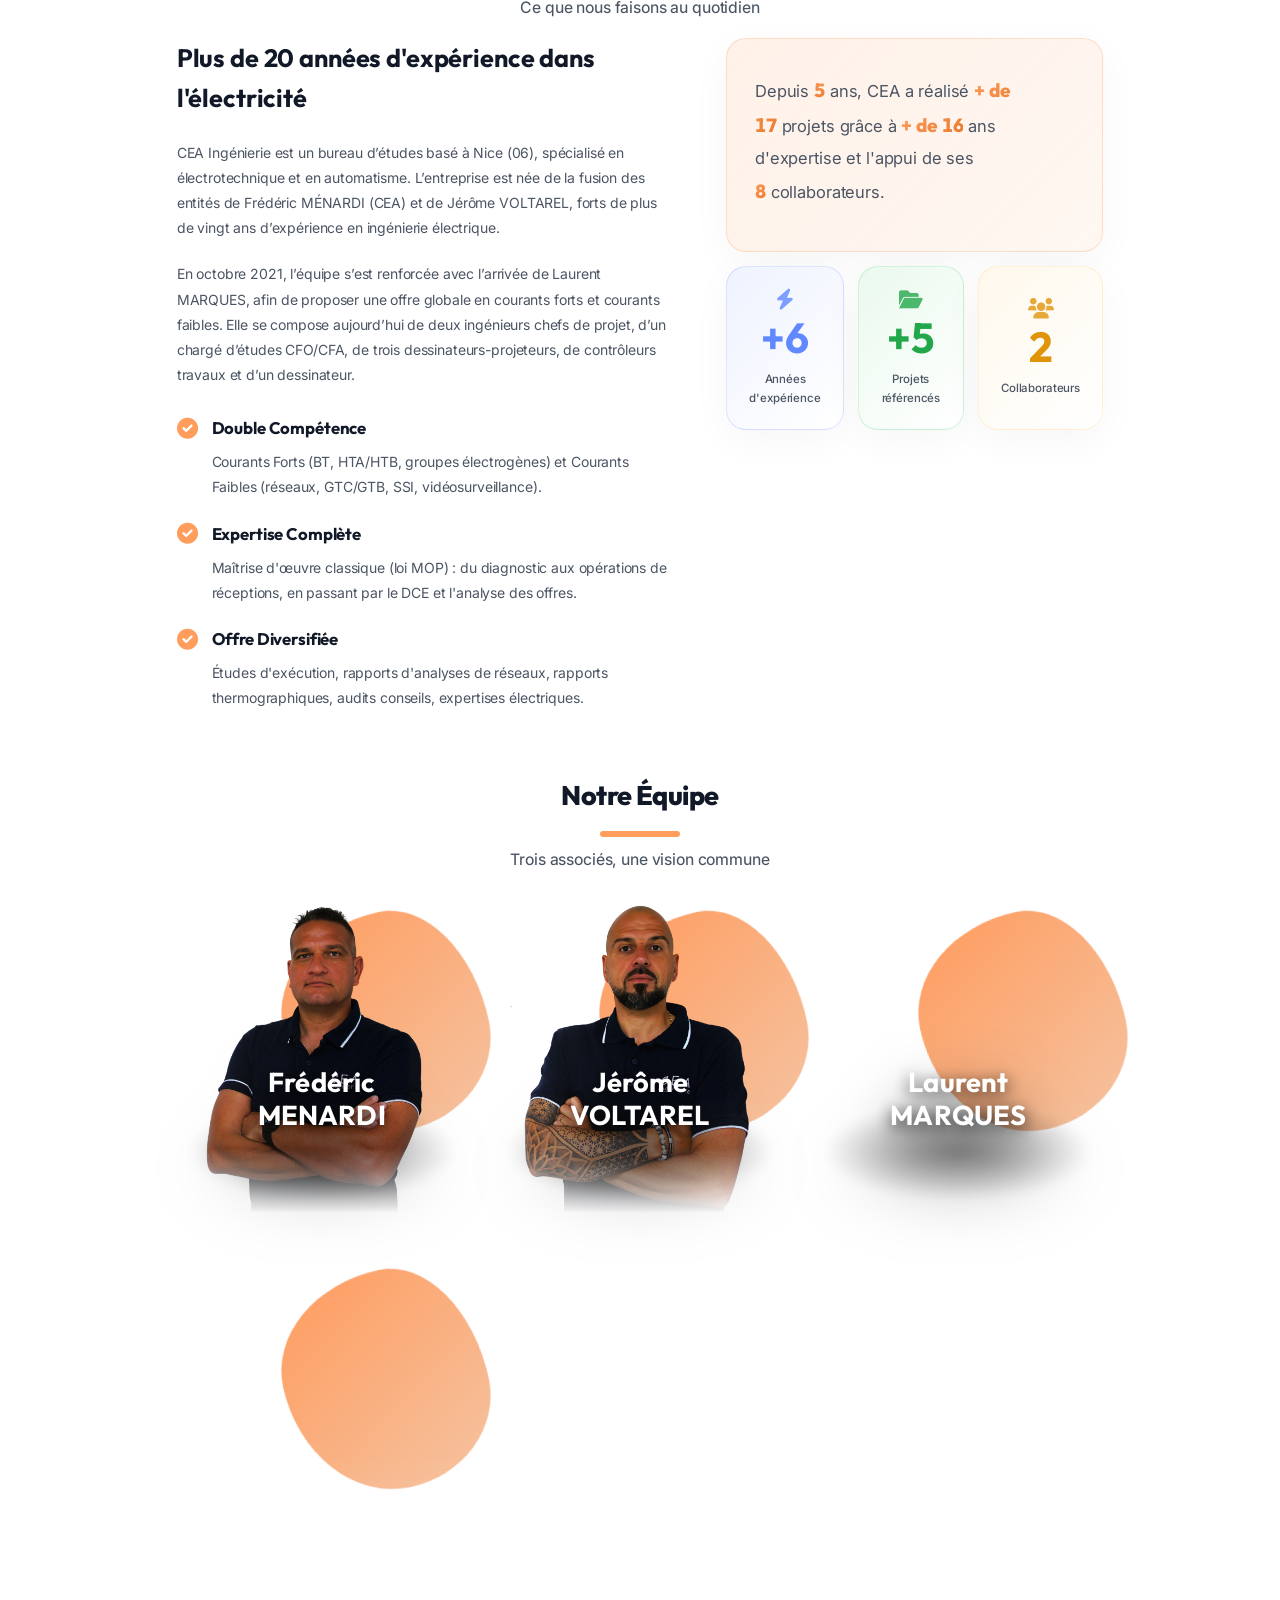
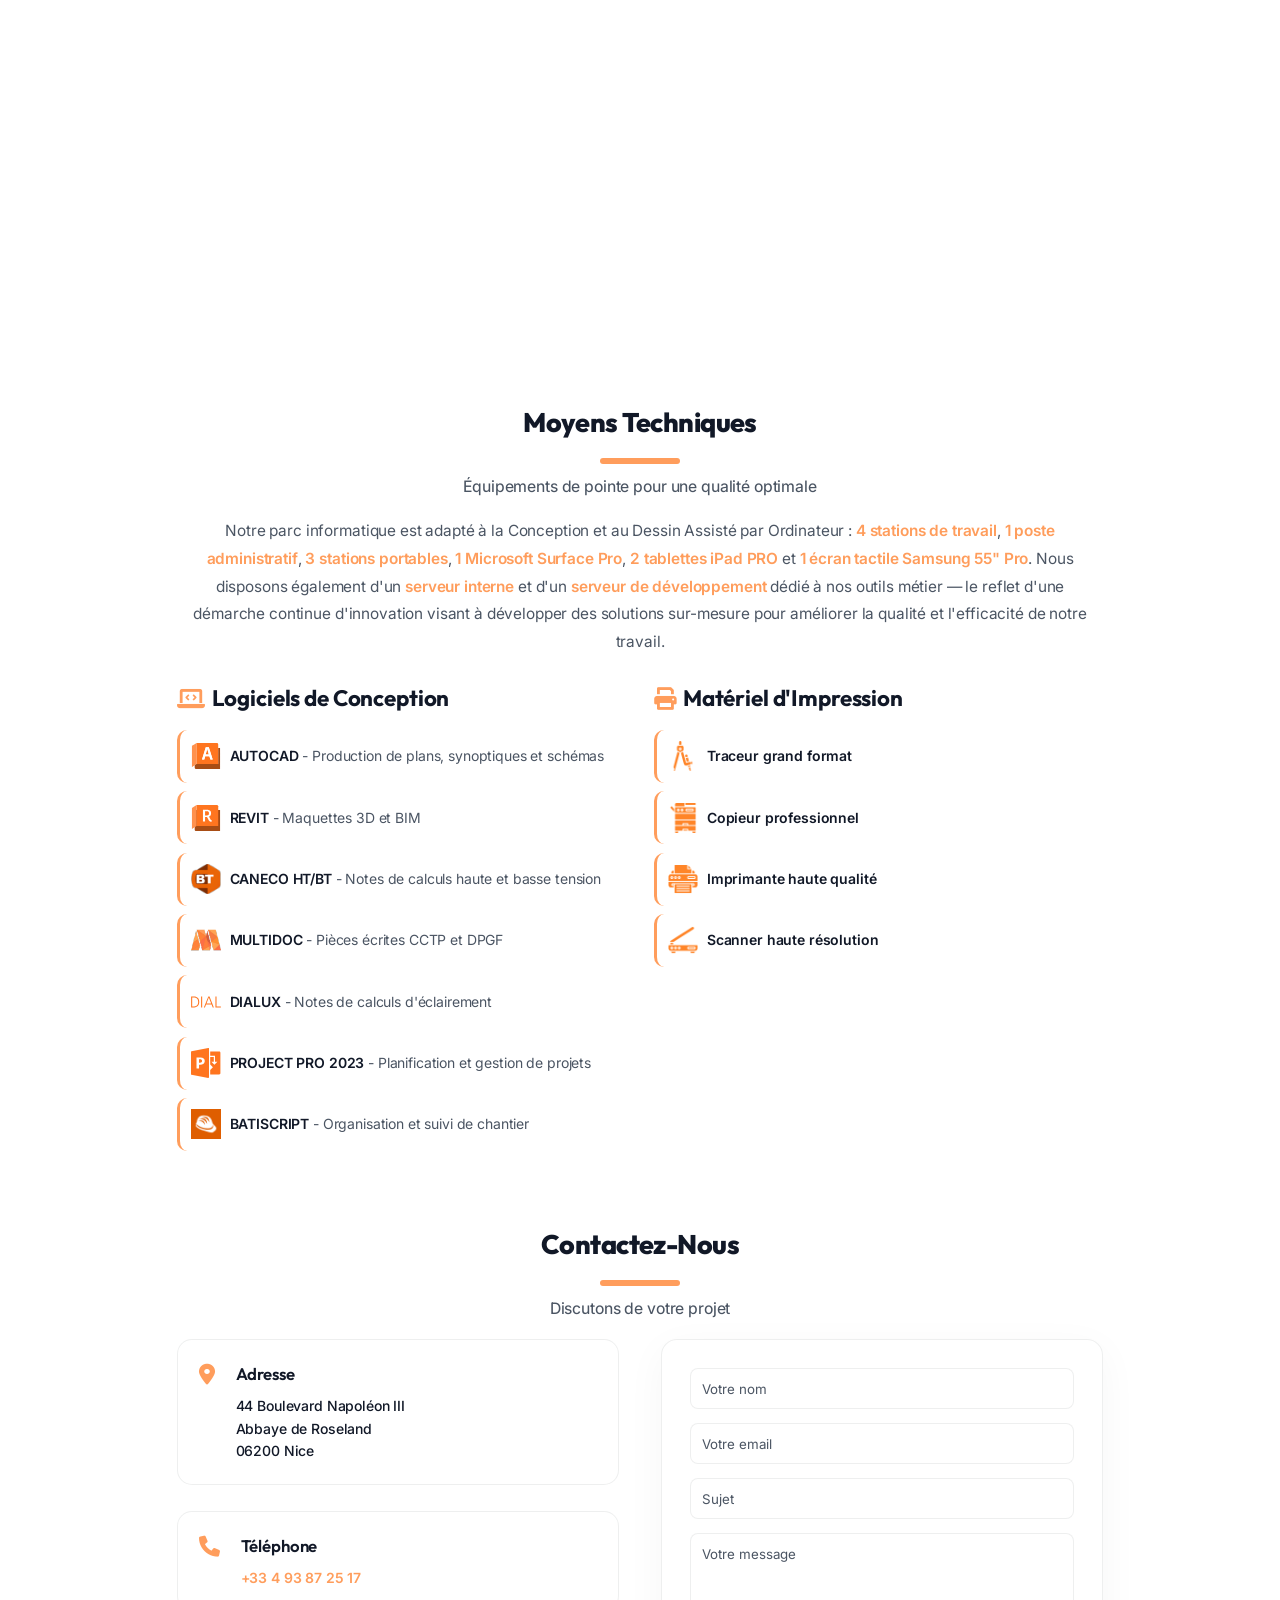
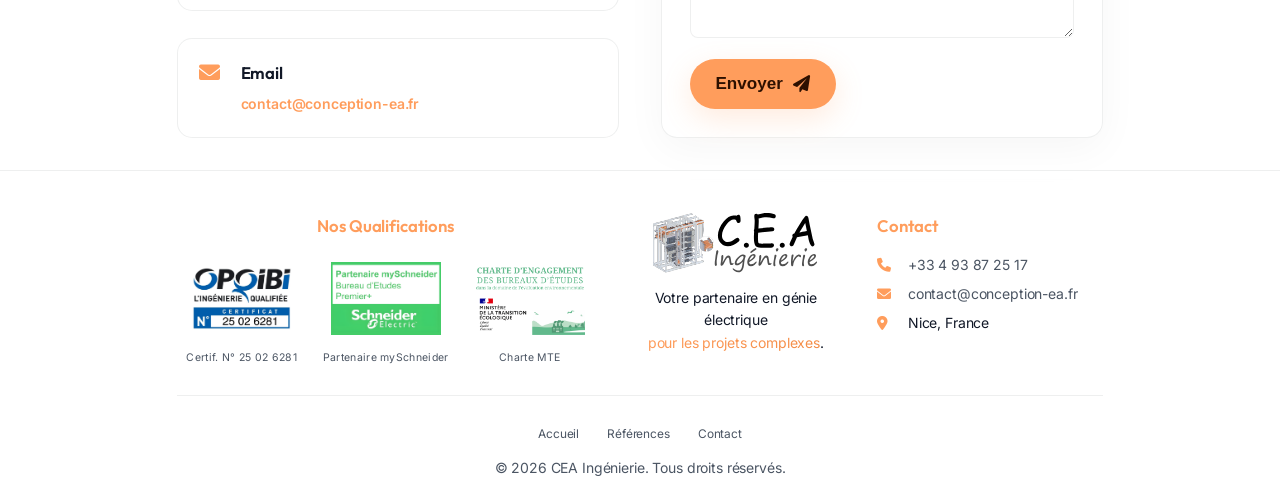
==== commit 3d30ce38: "Deploy site CEA — 15/05/2026" ====
--- a/index.html
+++ b/index.html
@@ -761,6 +761,7 @@
     </div>
 
     <!-- Swiper JS -->
+    <script src="js/init.js"></script>
     <script src="https://cdn.jsdelivr.net/npm/swiper@11/swiper-bundle.min.js"></script>
     <script src="https://unpkg.com/leaflet@1.9.4/dist/leaflet.js"
         integrity="sha256-20nQCchB9co0qIjJZRGuk2/Z9VM+kNiyxNV1lvTlZBo=" crossorigin="" defer></script>
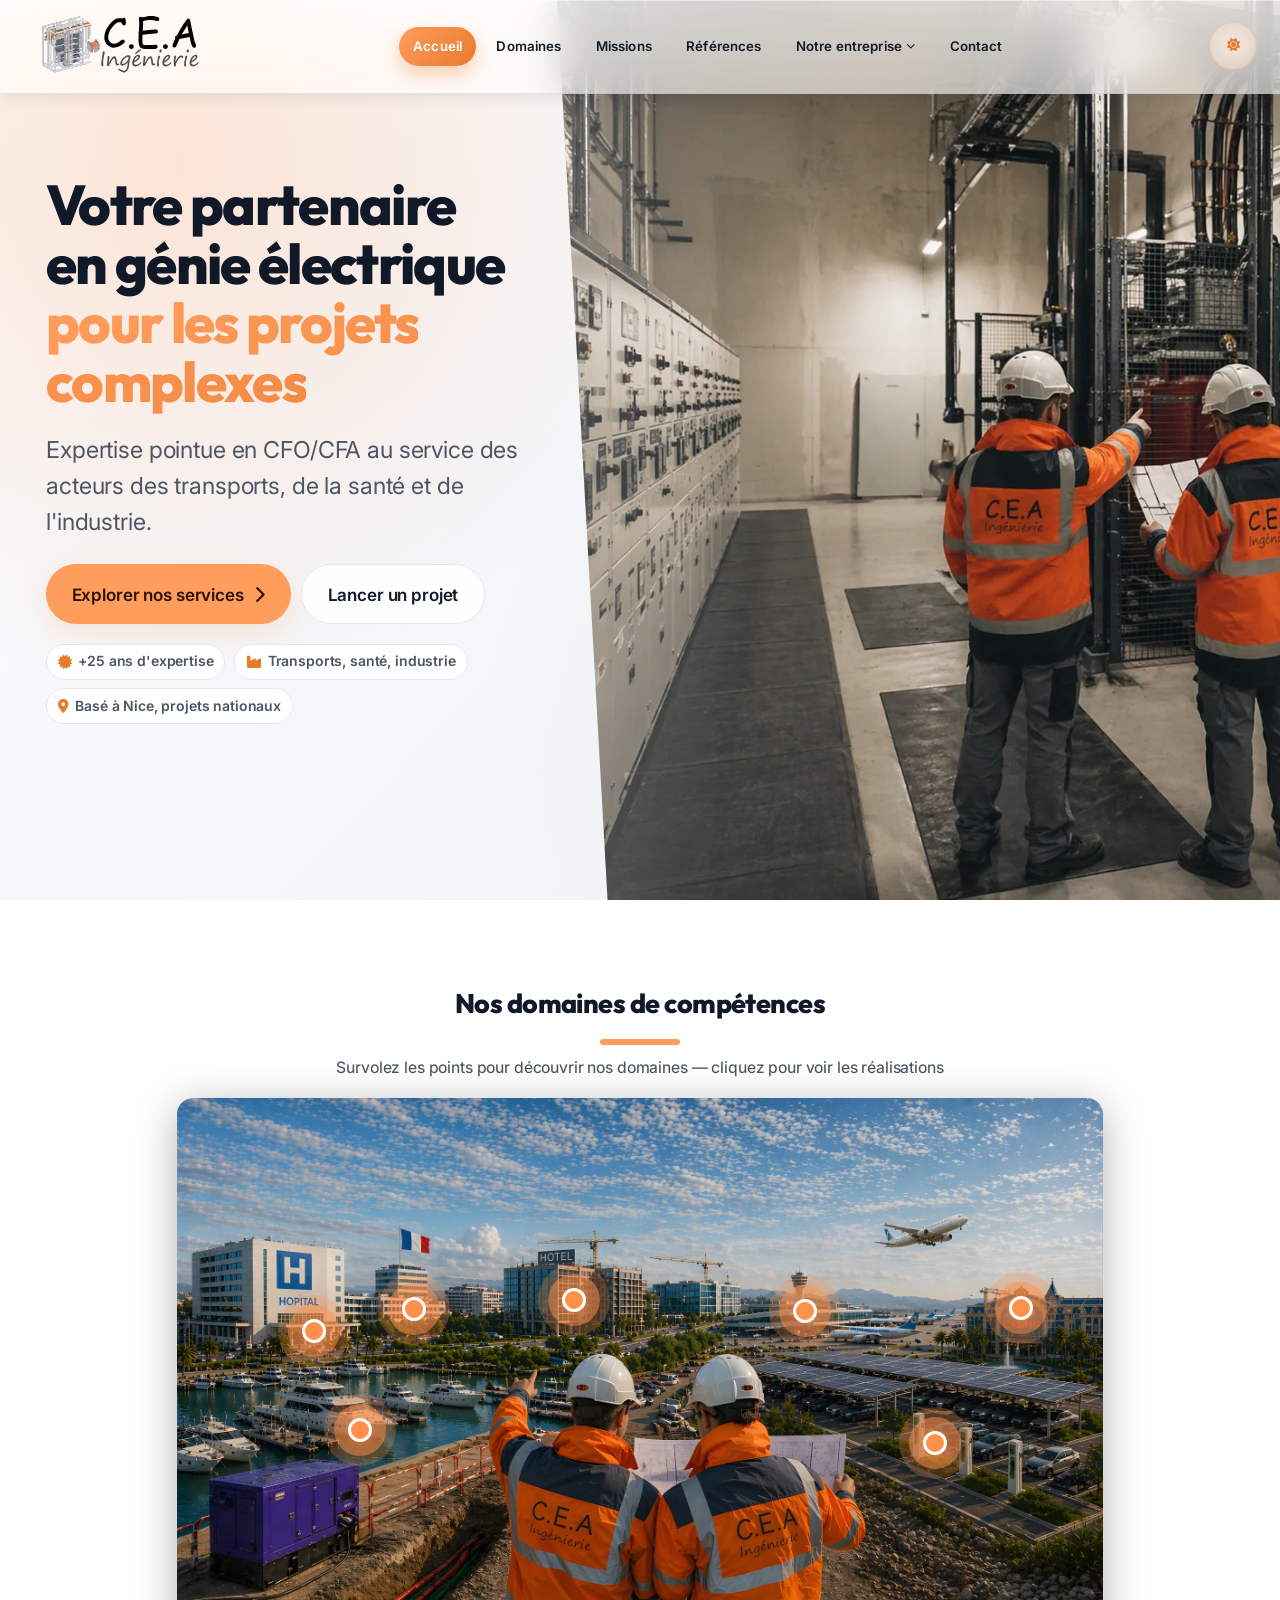
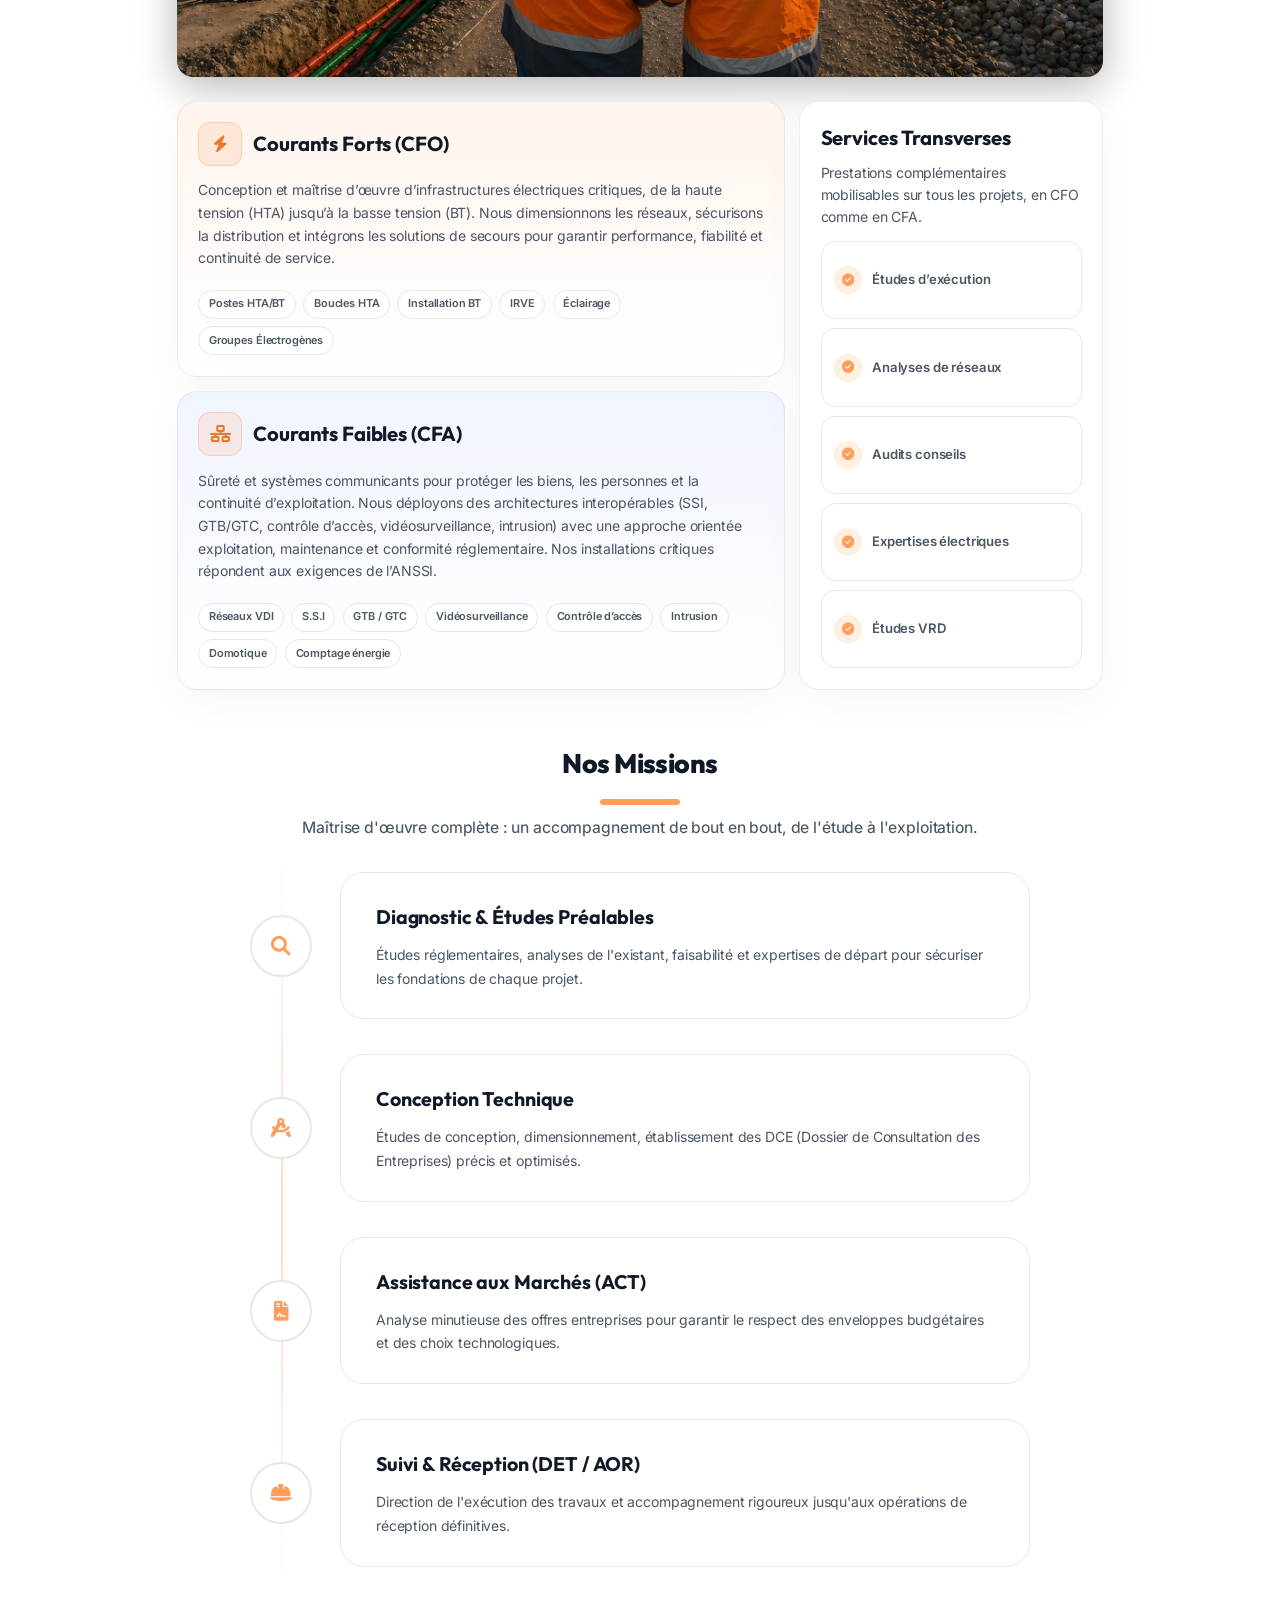
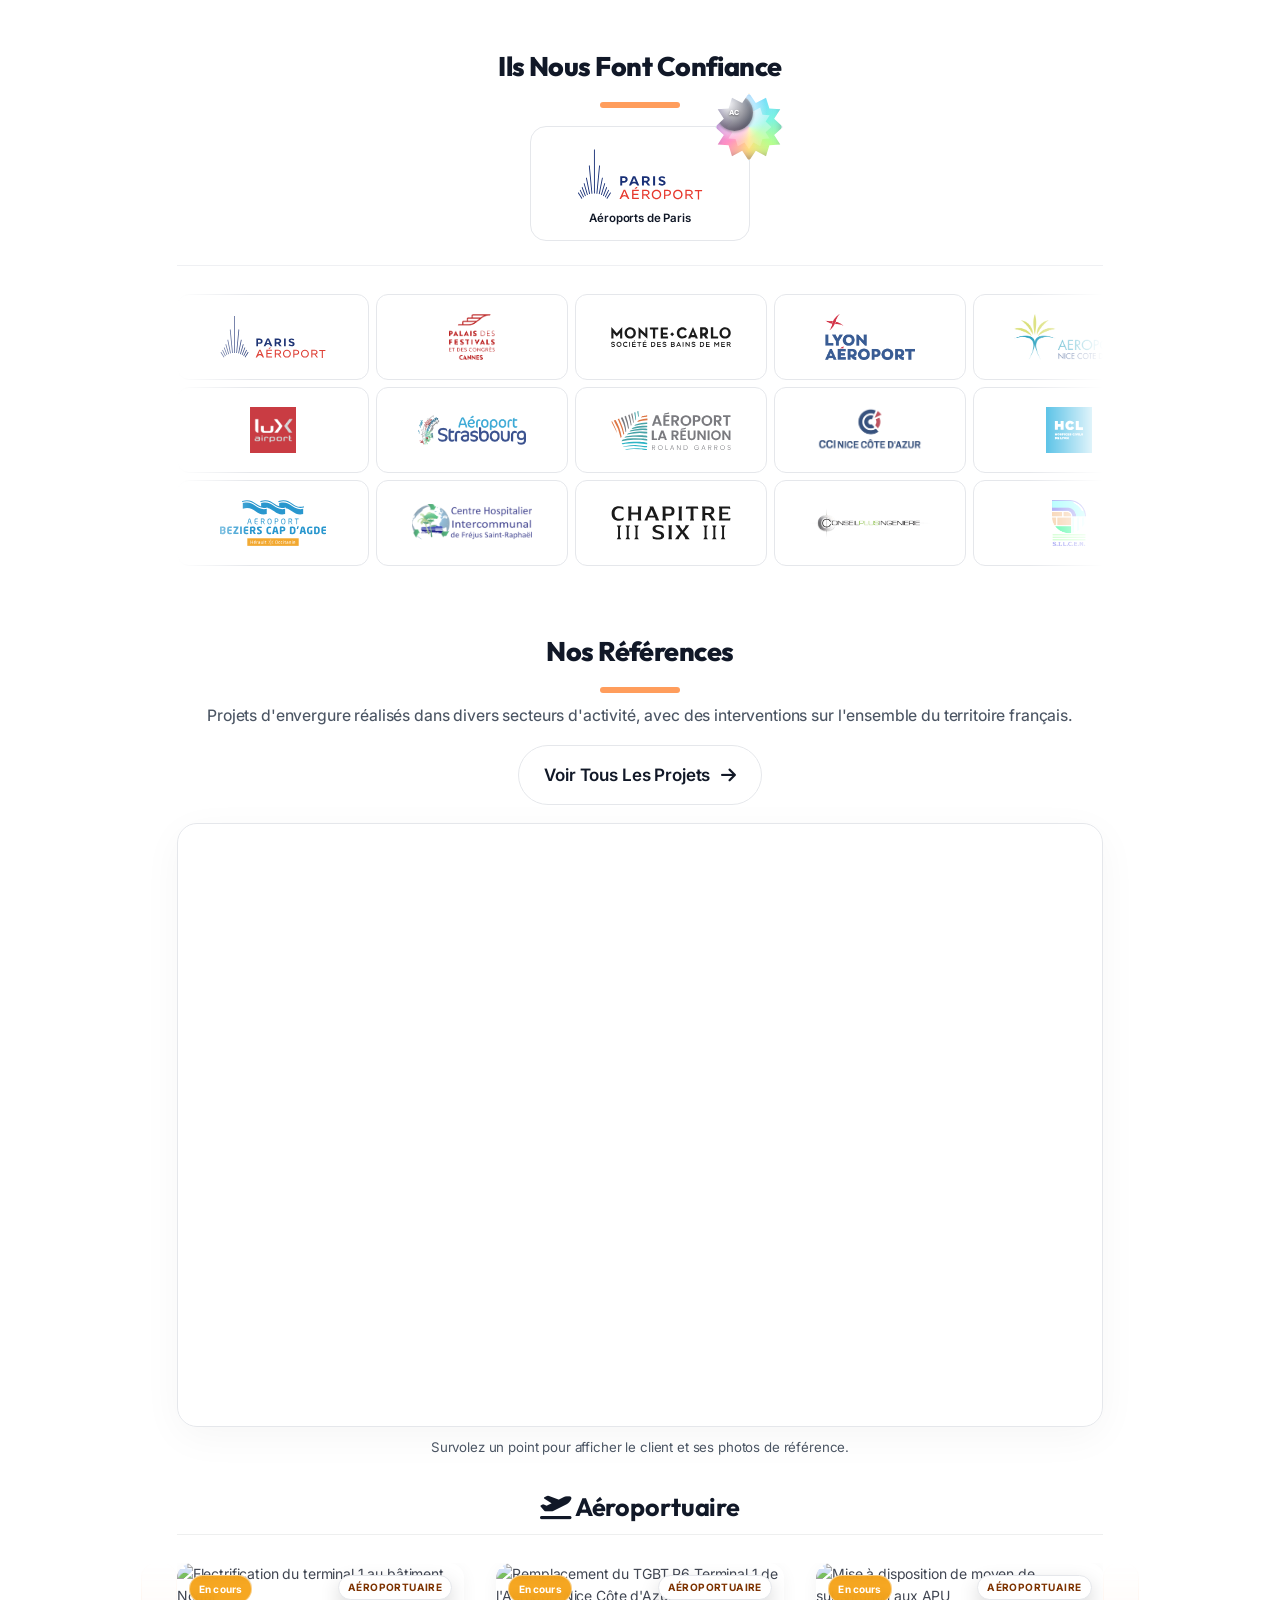
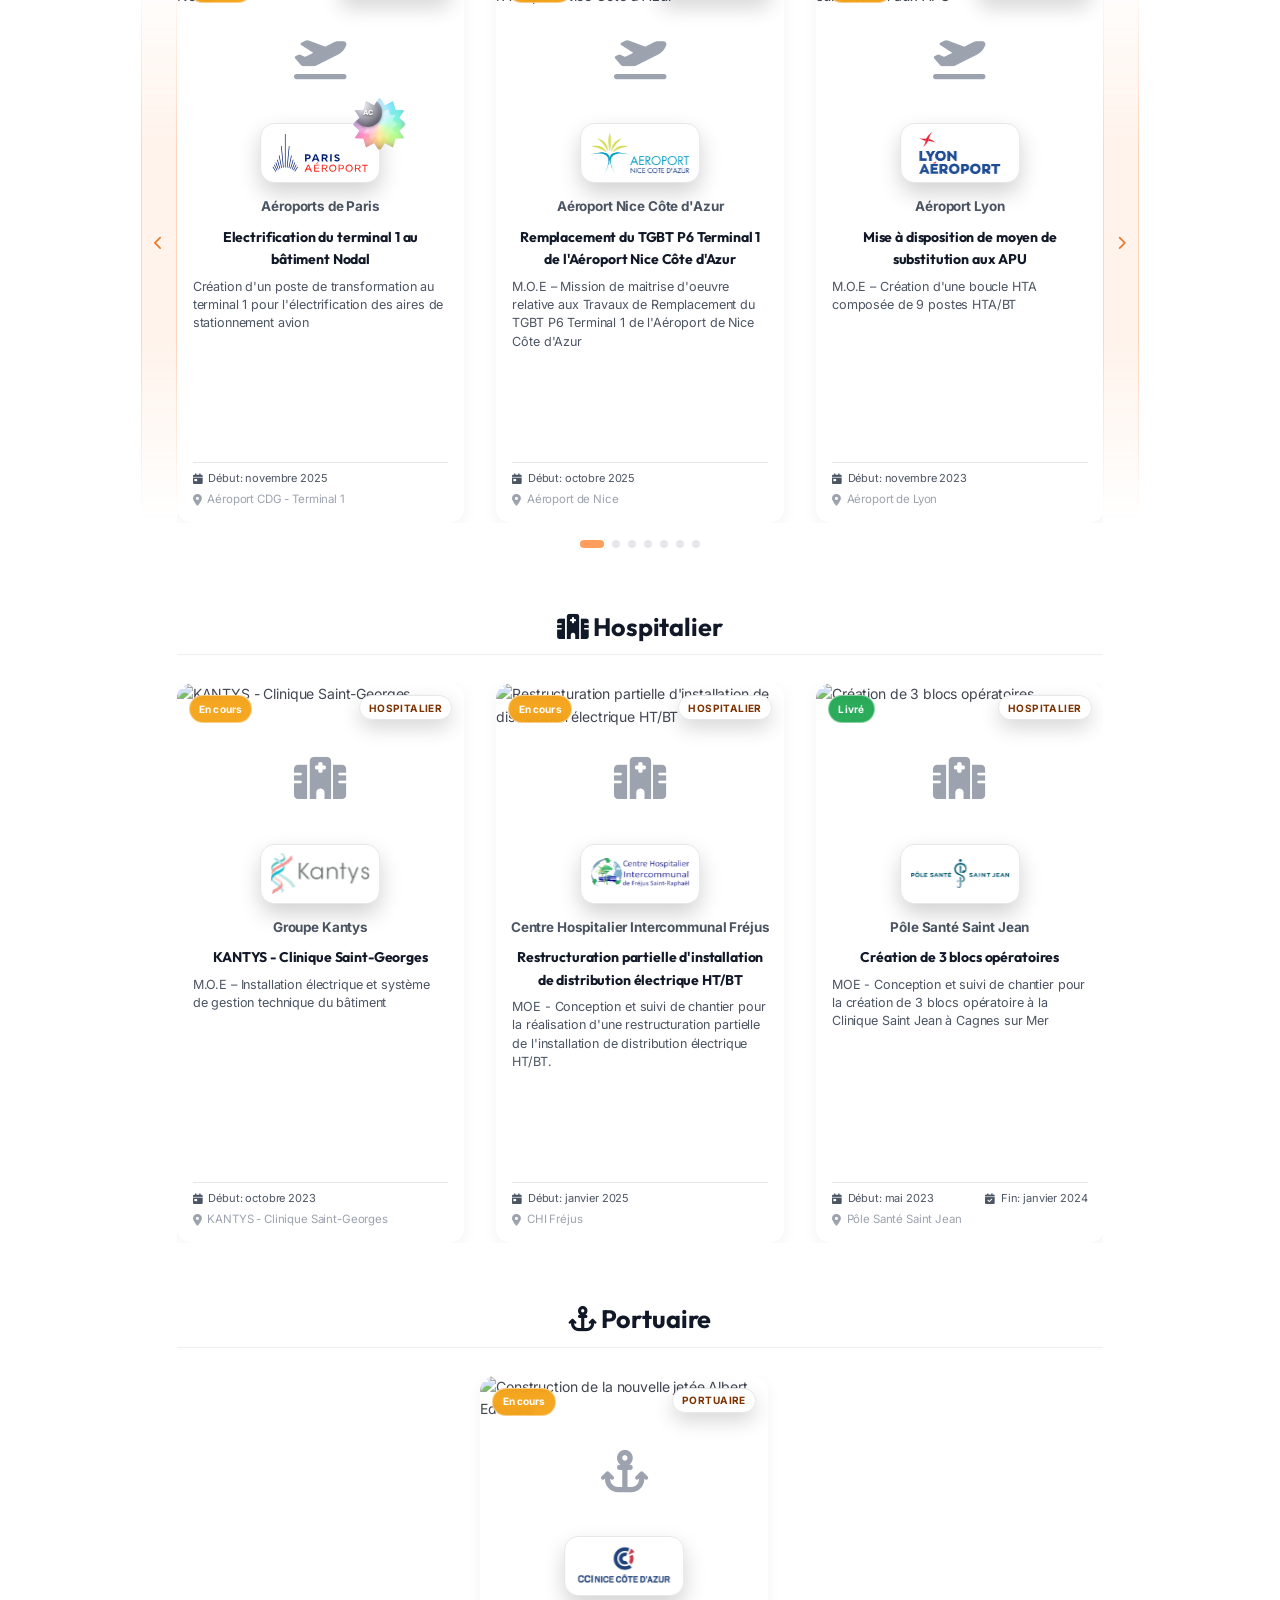
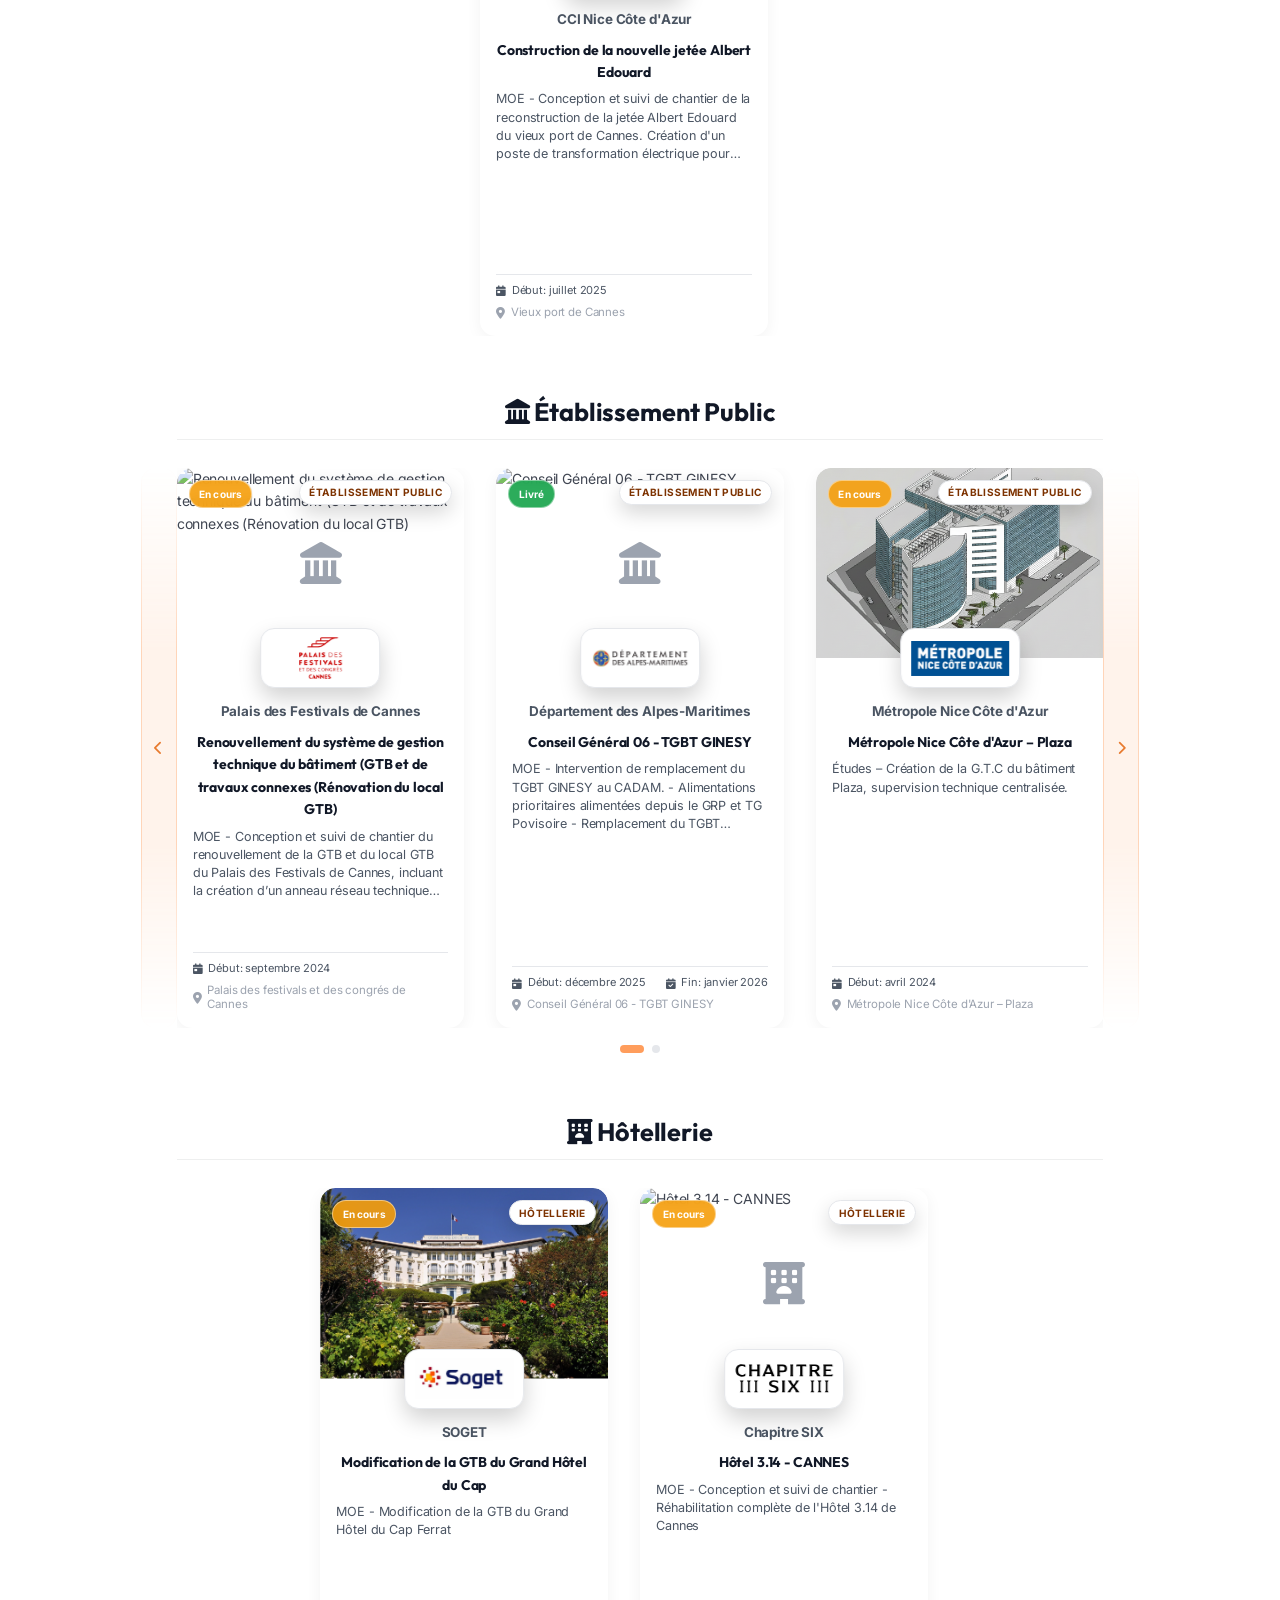
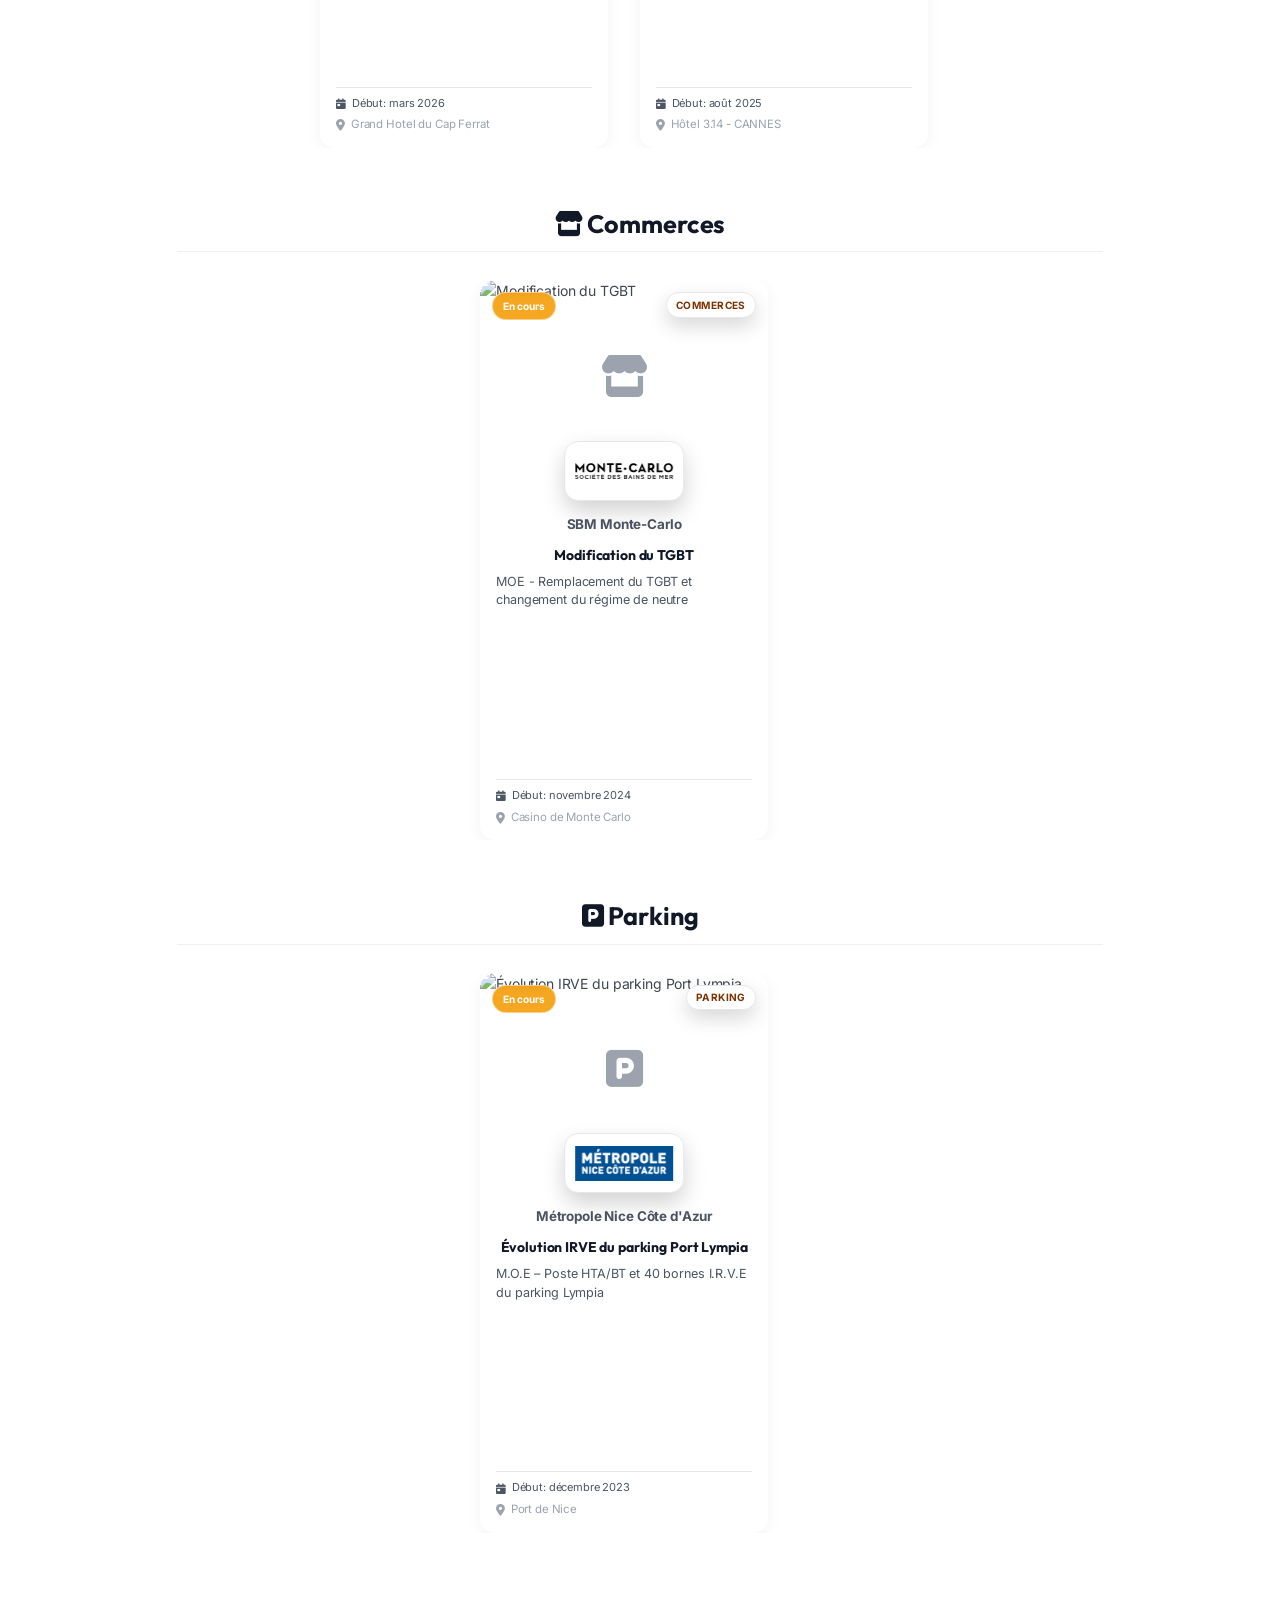
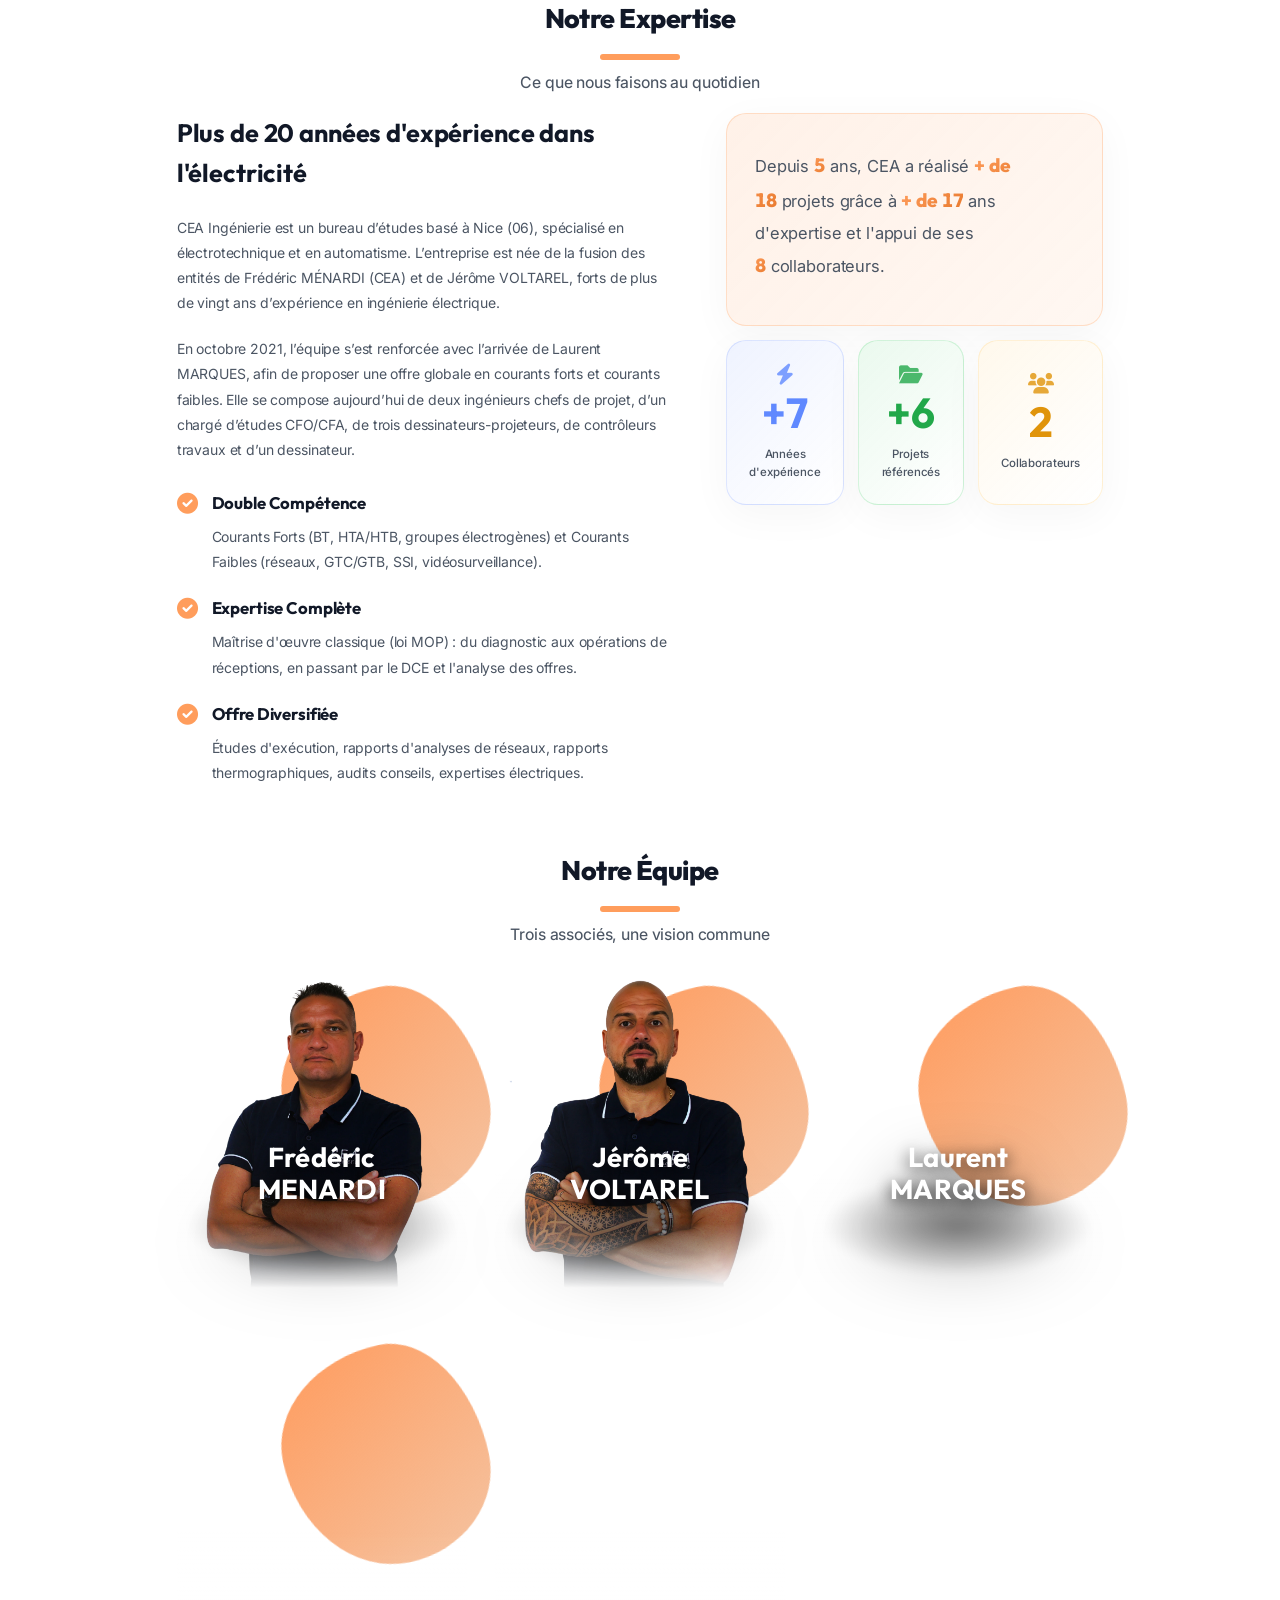
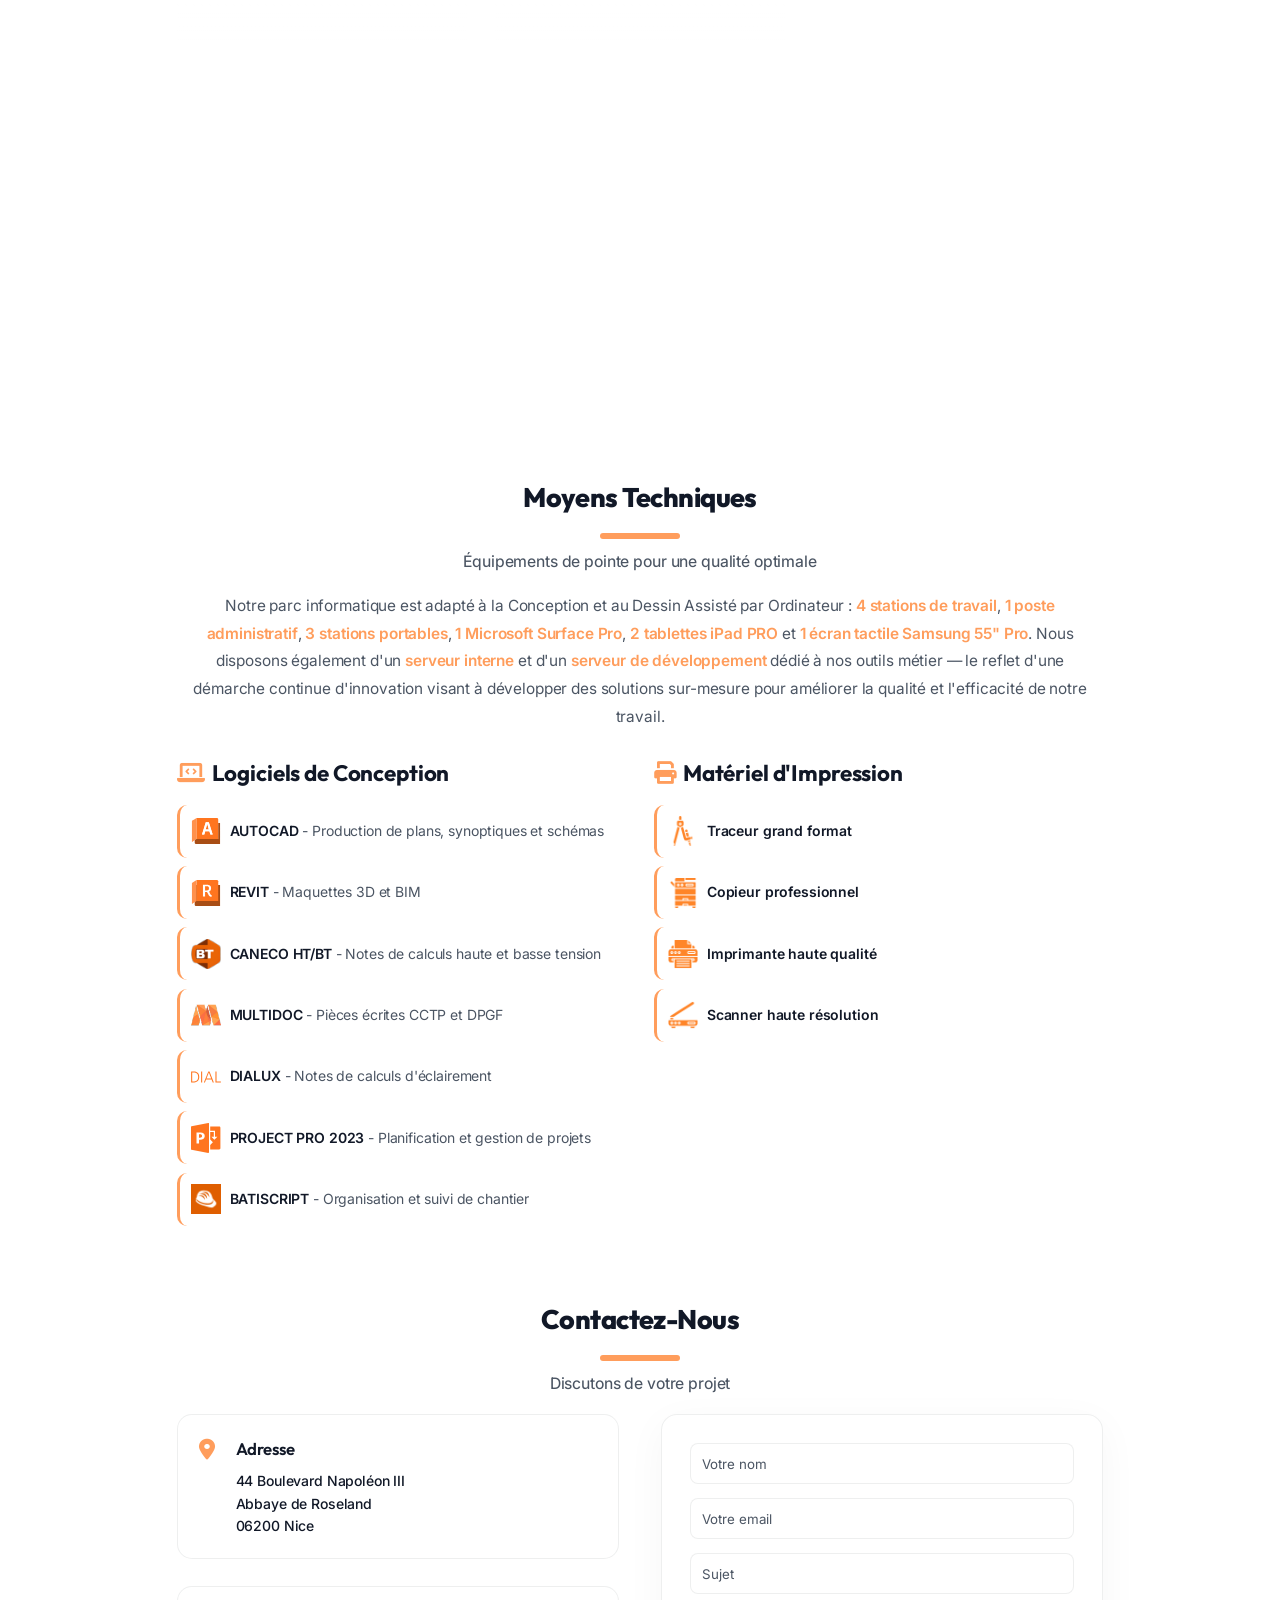
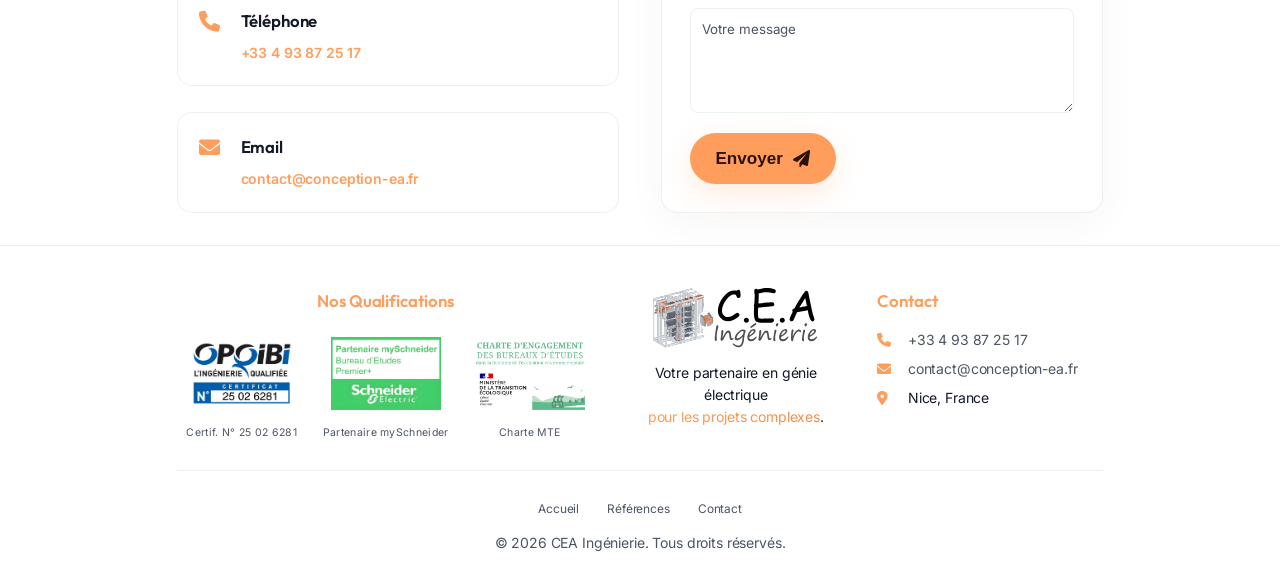
==== commit ccfb4b4d: "Deploy site CEA — 18/05/2026" ====
--- a/index.html
+++ b/index.html
@@ -209,7 +209,7 @@
                 <li class="nav-item"><a href="#accueil" class="nav-link">Accueil</a></li>
                 <li class="nav-item"><a href="#domaines" class="nav-link">Domaines</a></li>
                 <li class="nav-item"><a href="#missions" class="nav-link">Missions</a></li>
-                <li class="nav-item"><a href="#clients" class="nav-link">Références</a></li>
+                <li class="nav-item"><a href="references.html" class="nav-link">Références</a></li>
                 <li class="nav-item nav-item--dropdown" id="entreprise-dropdown">
                     <button class="nav-link nav-link--dropdown" aria-expanded="false" aria-haspopup="true">
                         Notre entreprise <i class="fas fa-chevron-down nav-chevron" aria-hidden="true"></i>
--- a/css/style.css
+++ b/css/style.css
@@ -4148,6 +4148,15 @@
 
 .references .section-header .section-subtitle {
     margin: 0 auto;
+    white-space: nowrap;
+    max-width: none;
+}
+
+@media (max-width: 900px) {
+    .references .section-header .section-subtitle {
+        white-space: normal;
+        max-width: 720px;
+    }
 }
 
 .references-categories {
@@ -4165,7 +4174,7 @@
 
 .references-map {
     width: 100%;
-    height: 774px;
+    height: 874px;
     border-radius: 20px;
     border: 1px solid var(--border-color);
     box-shadow: var(--glass-shadow);
@@ -6054,7 +6063,7 @@
     }
 
     .references-map {
-        height: 600px;
+        height: 700px;
     }
 
     .trust-logo-card {
@@ -6175,7 +6184,7 @@
     }
 
     .references-map {
-        height: 504px !important;
+        height: 604px !important;
     }
 
     .references-map-panel {
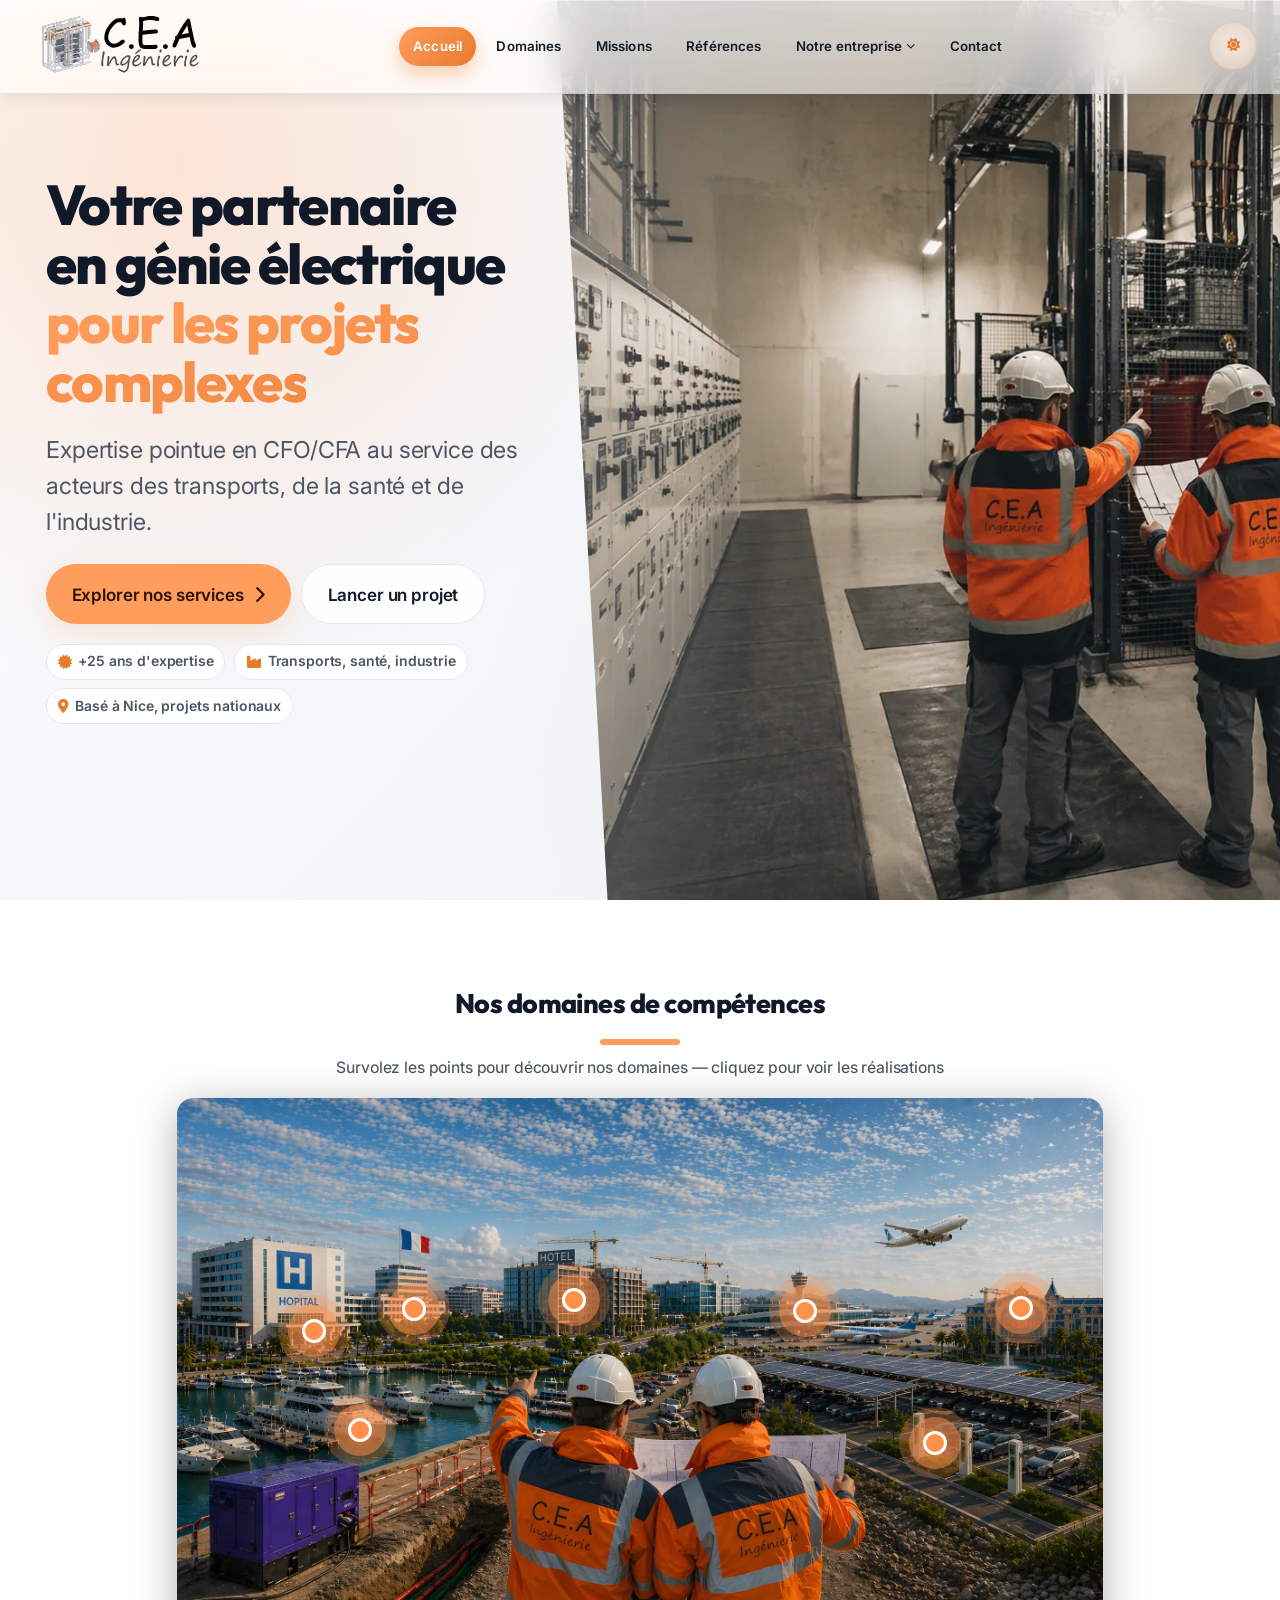
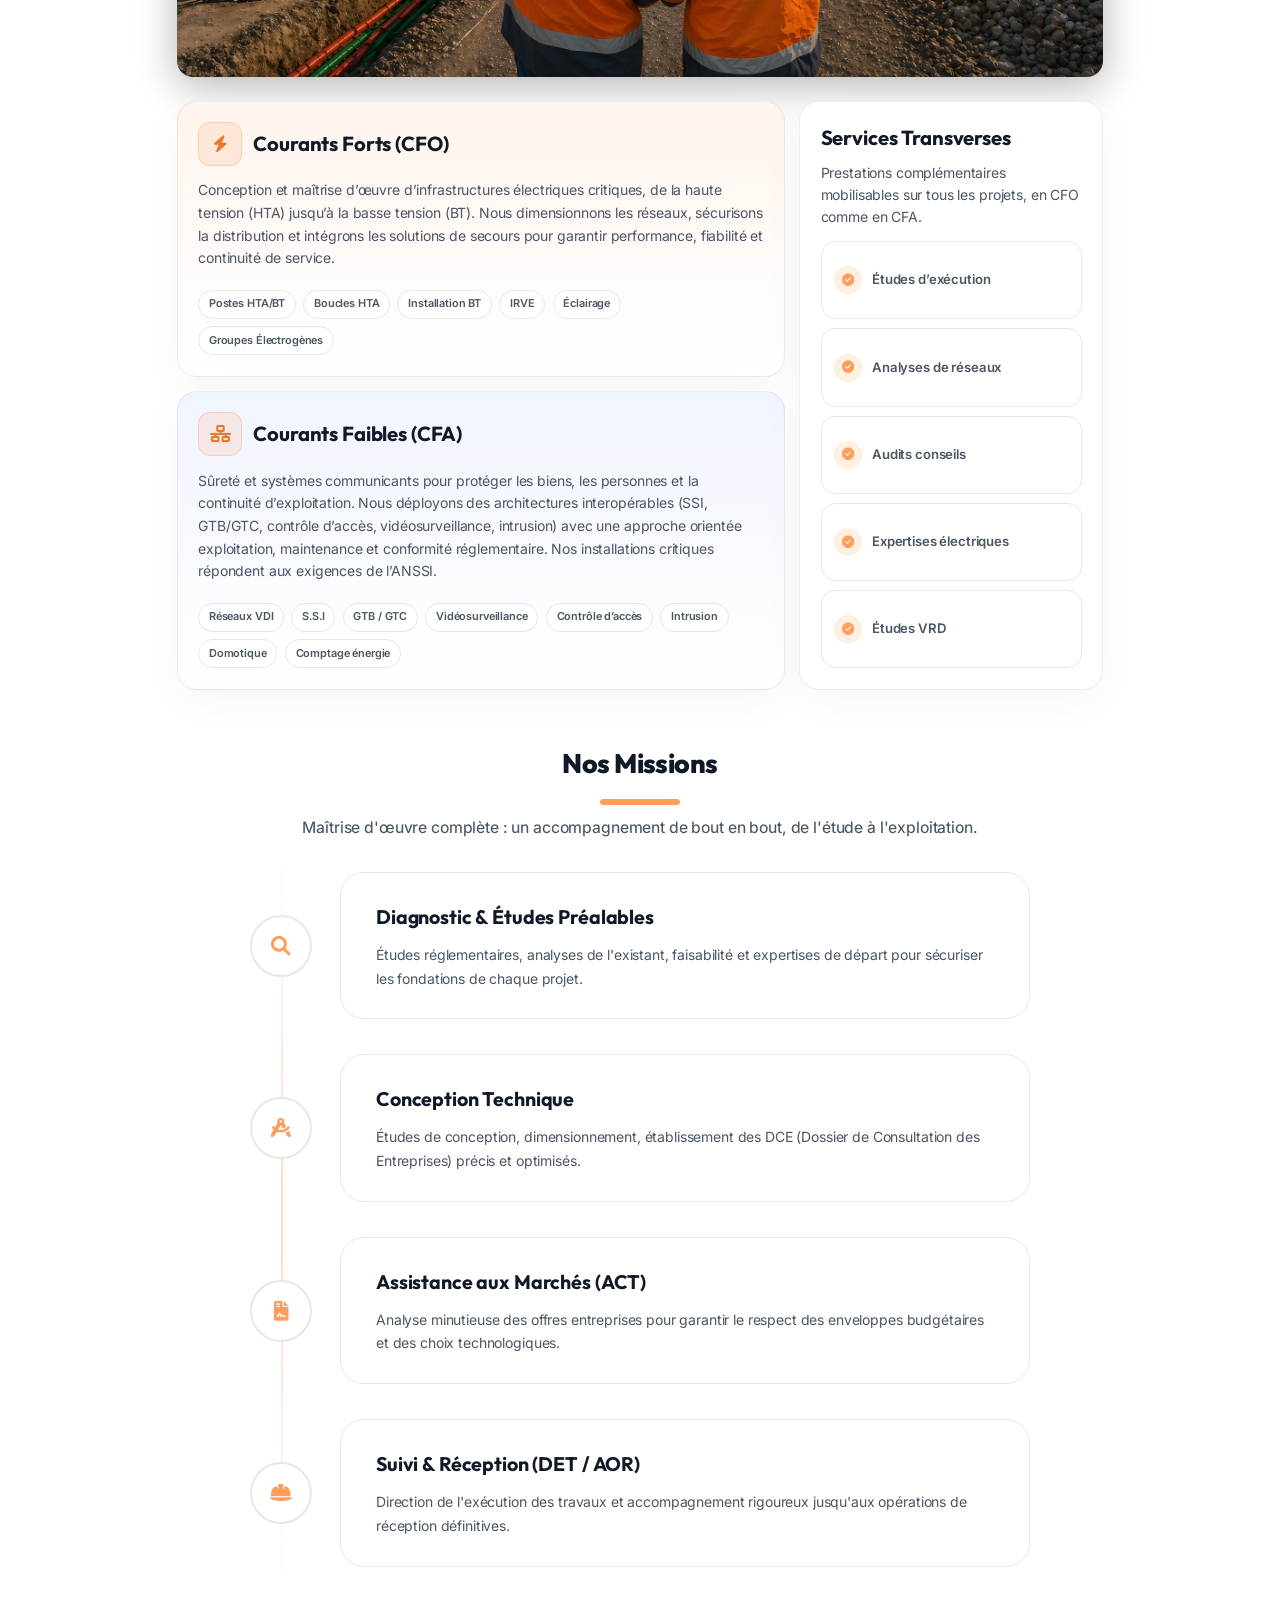
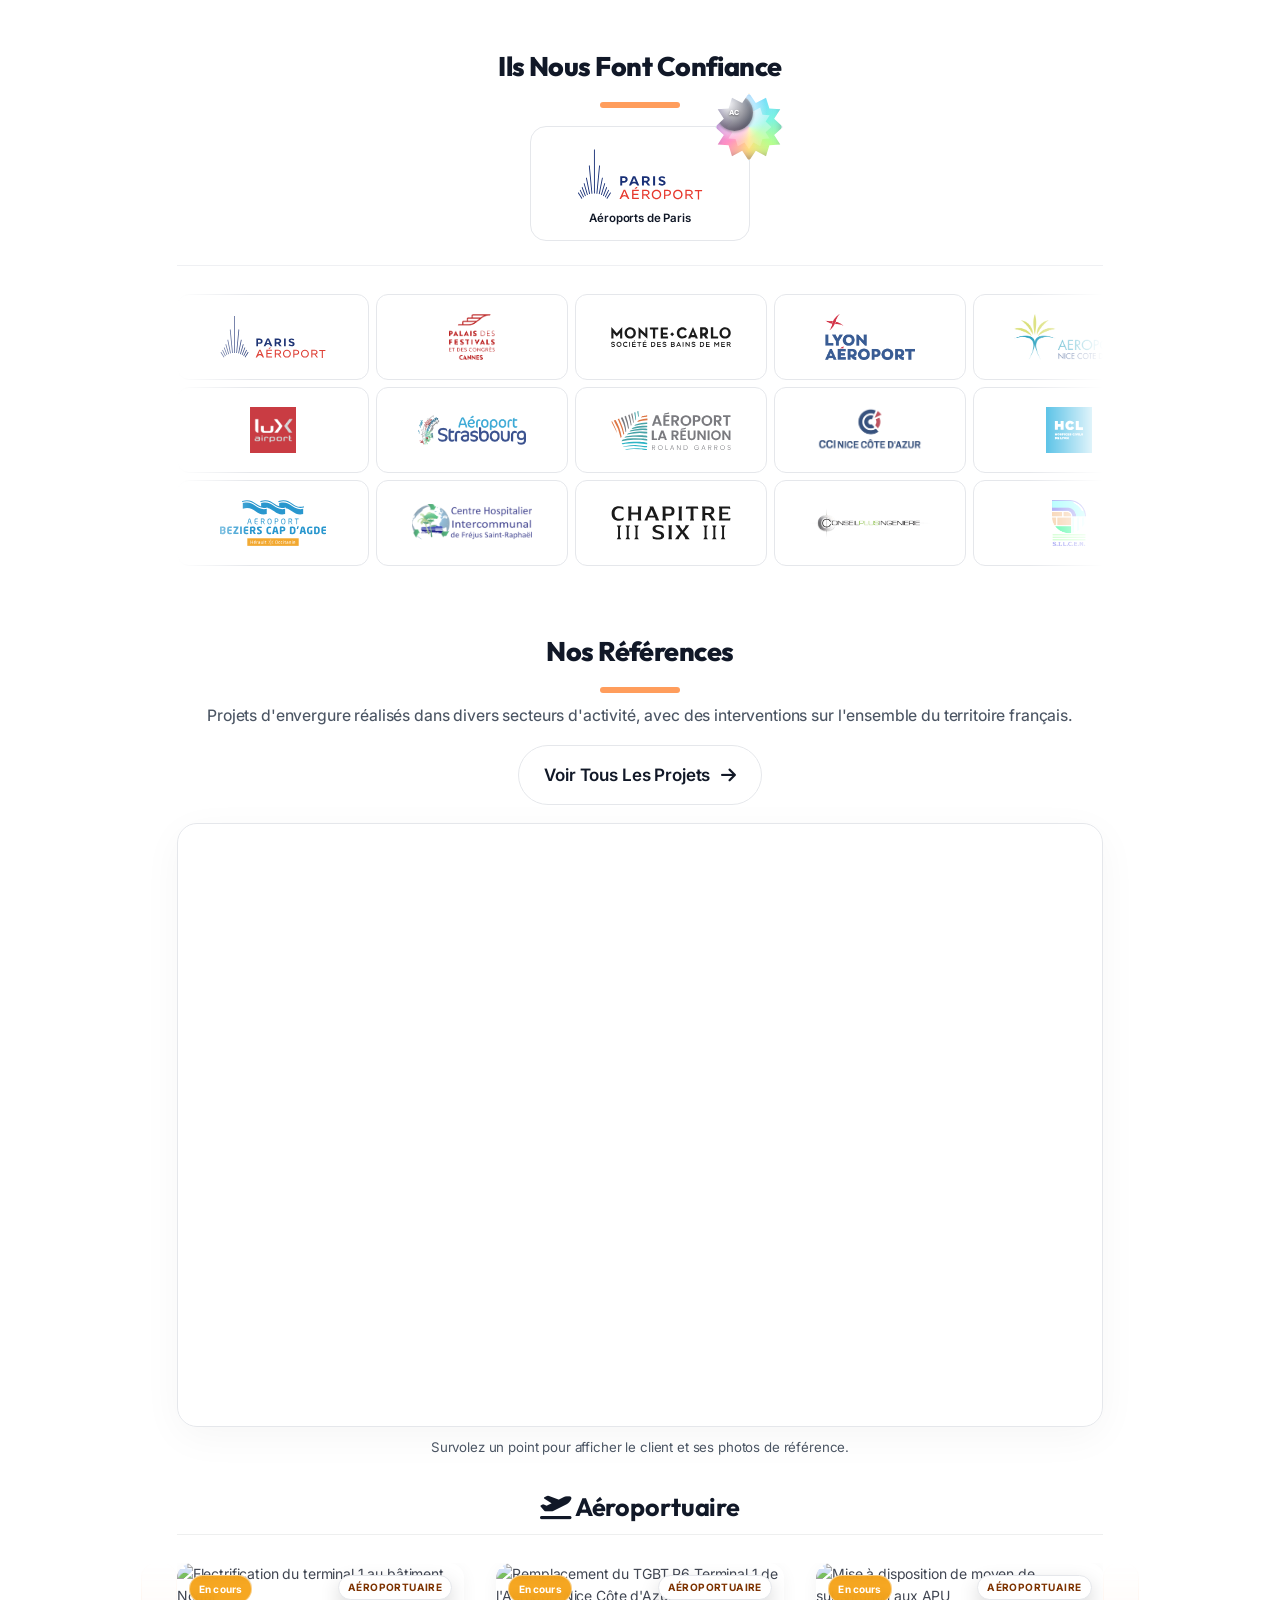
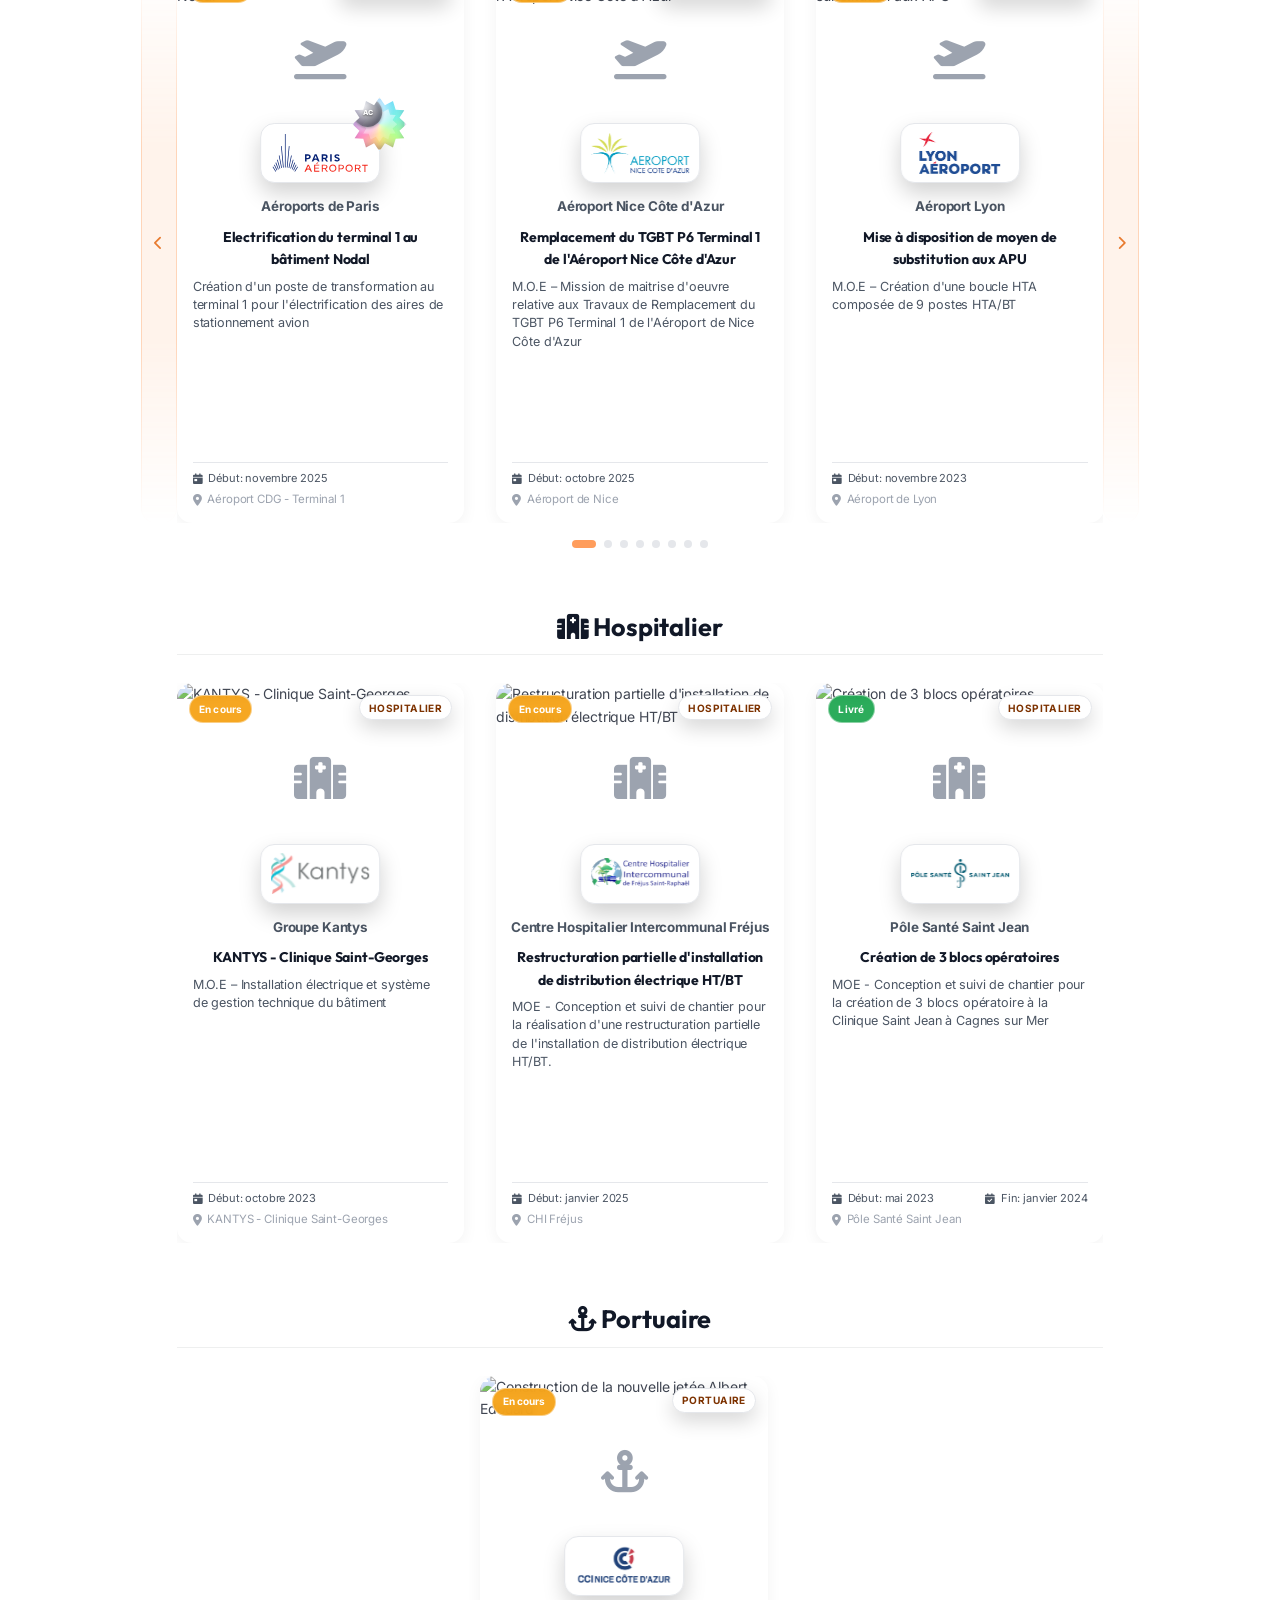
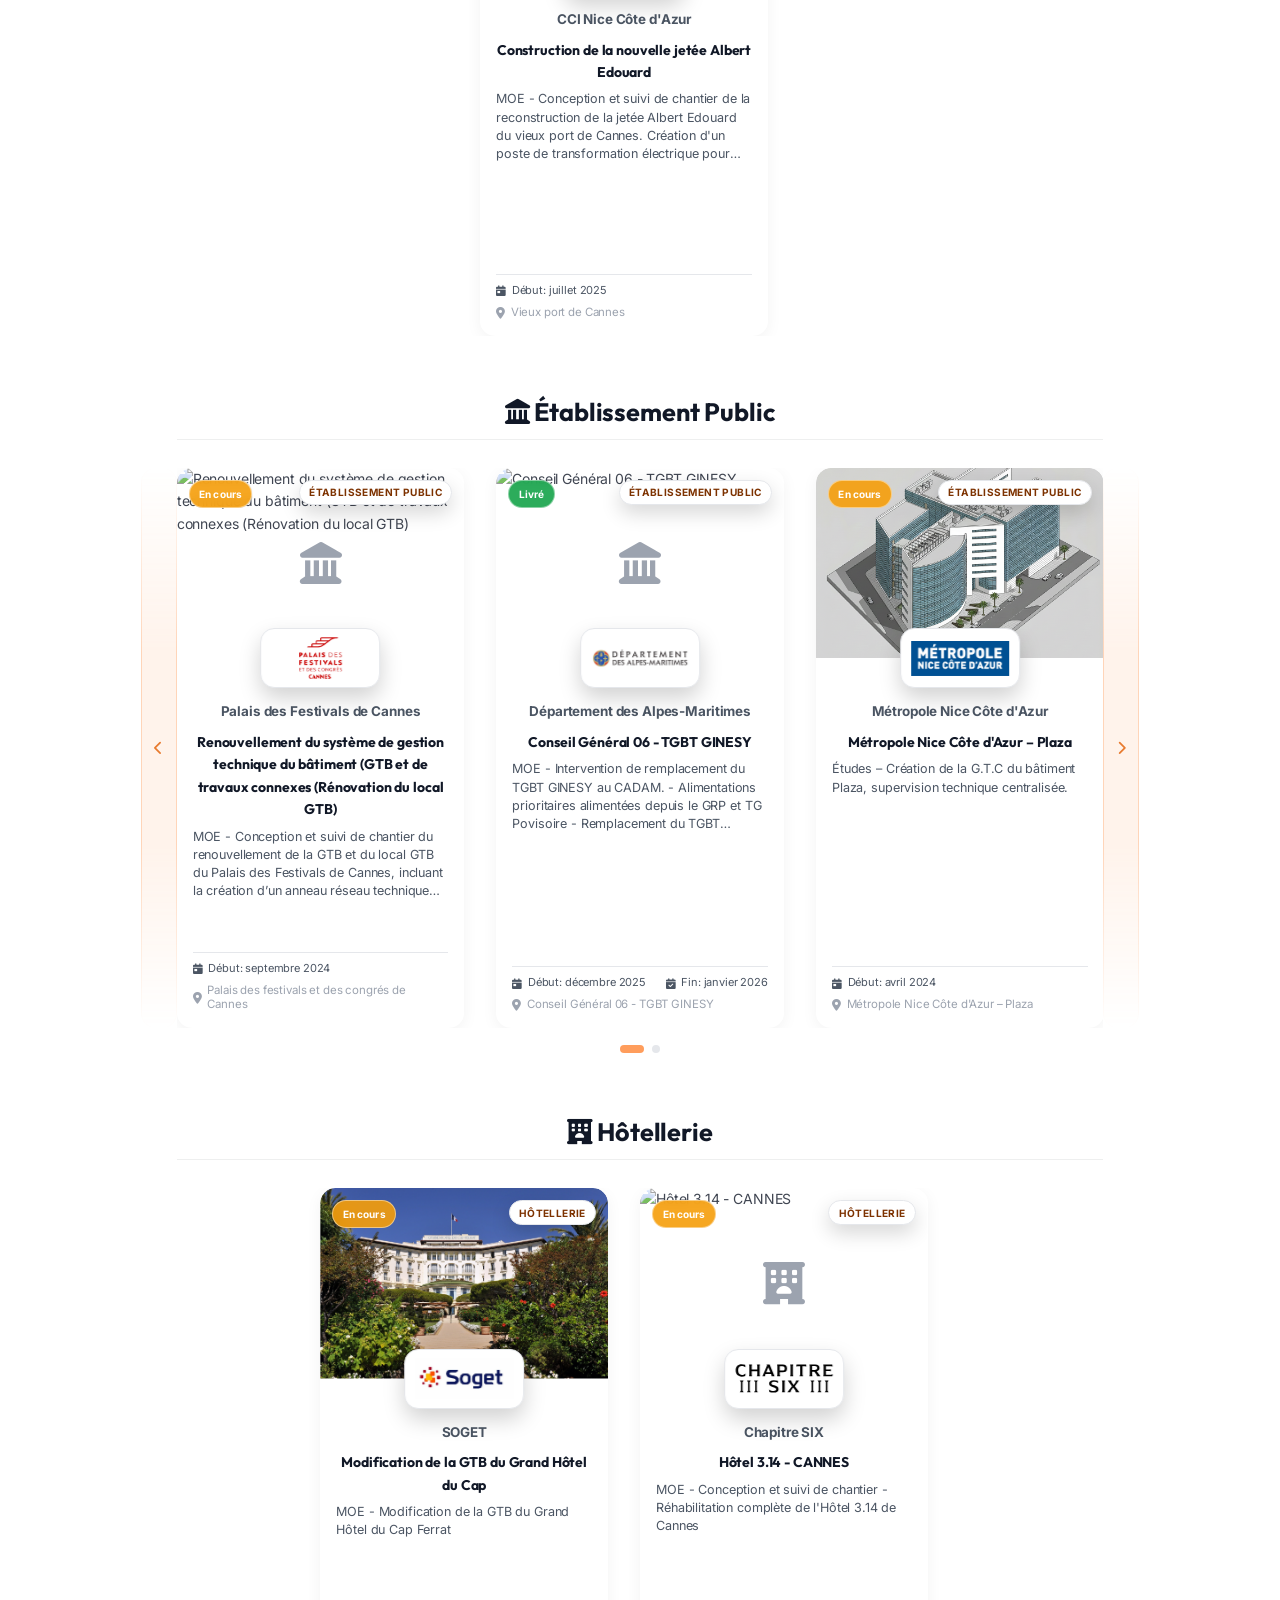
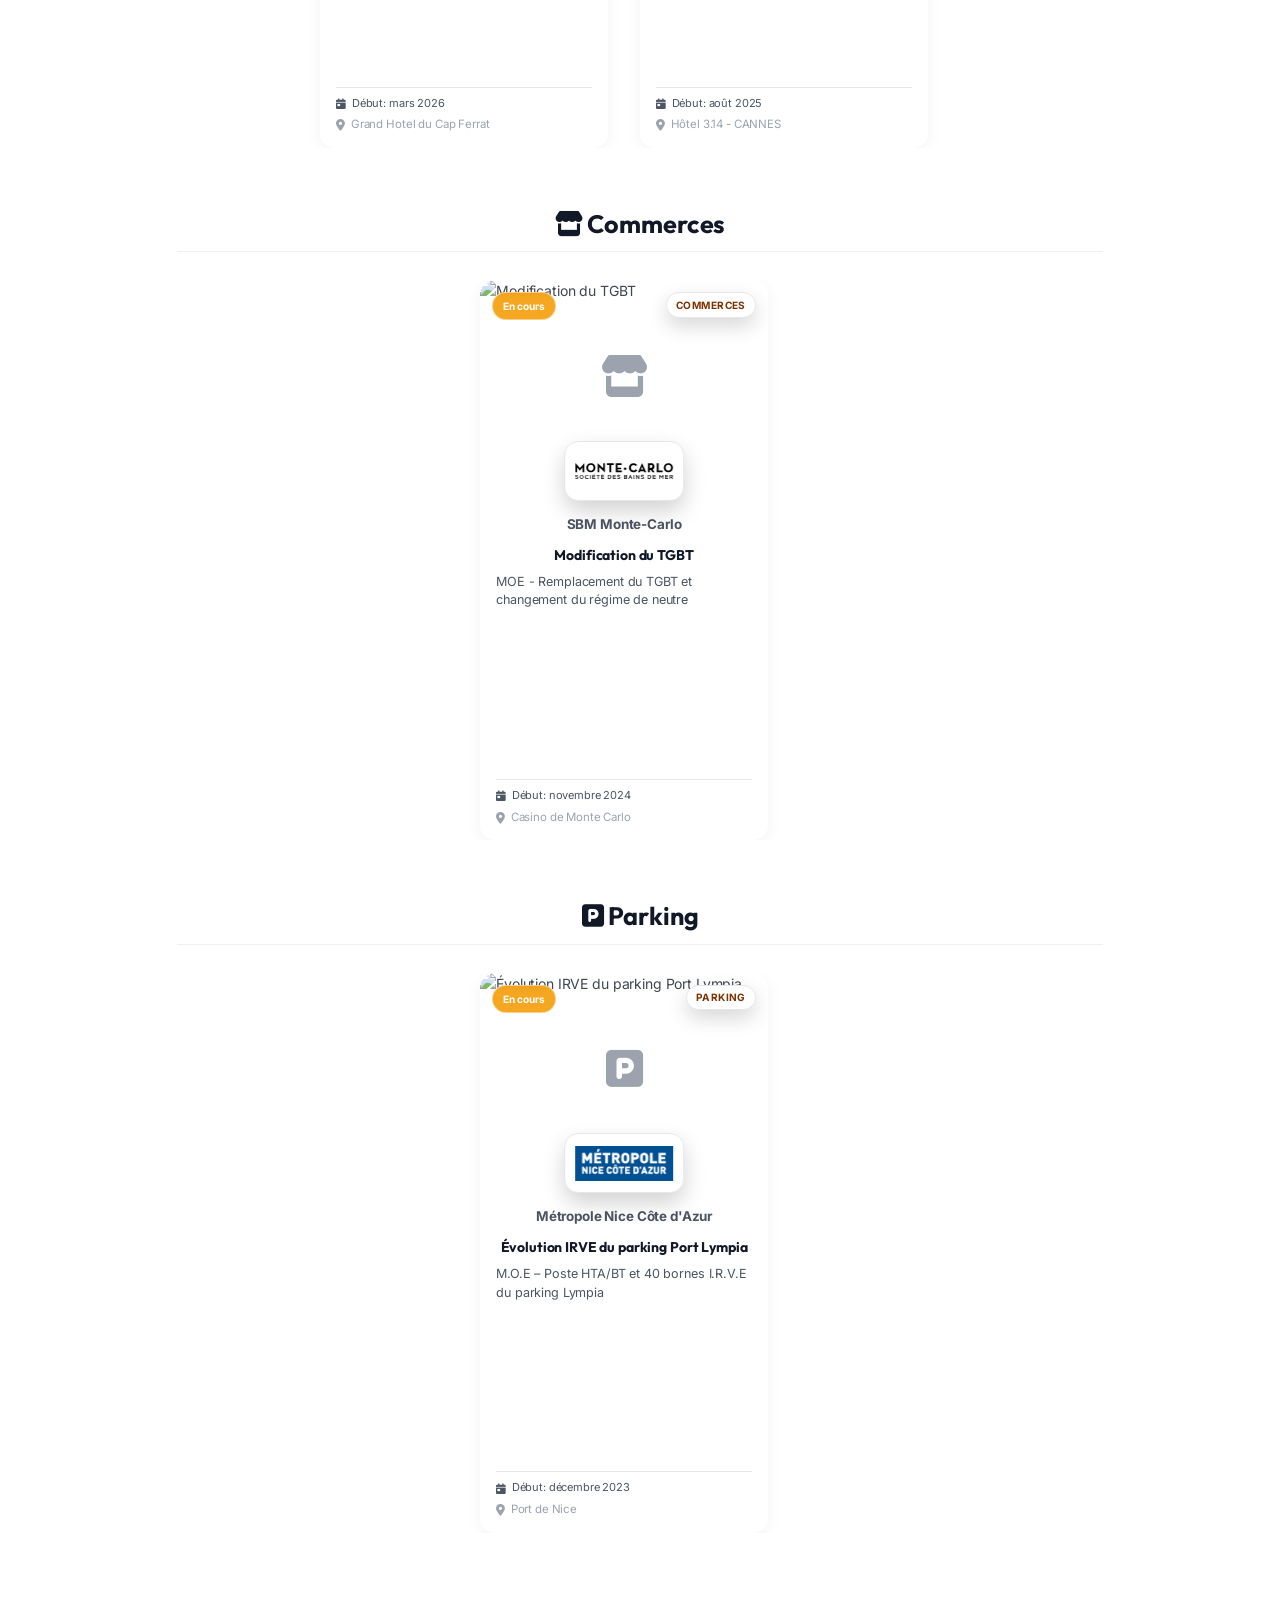
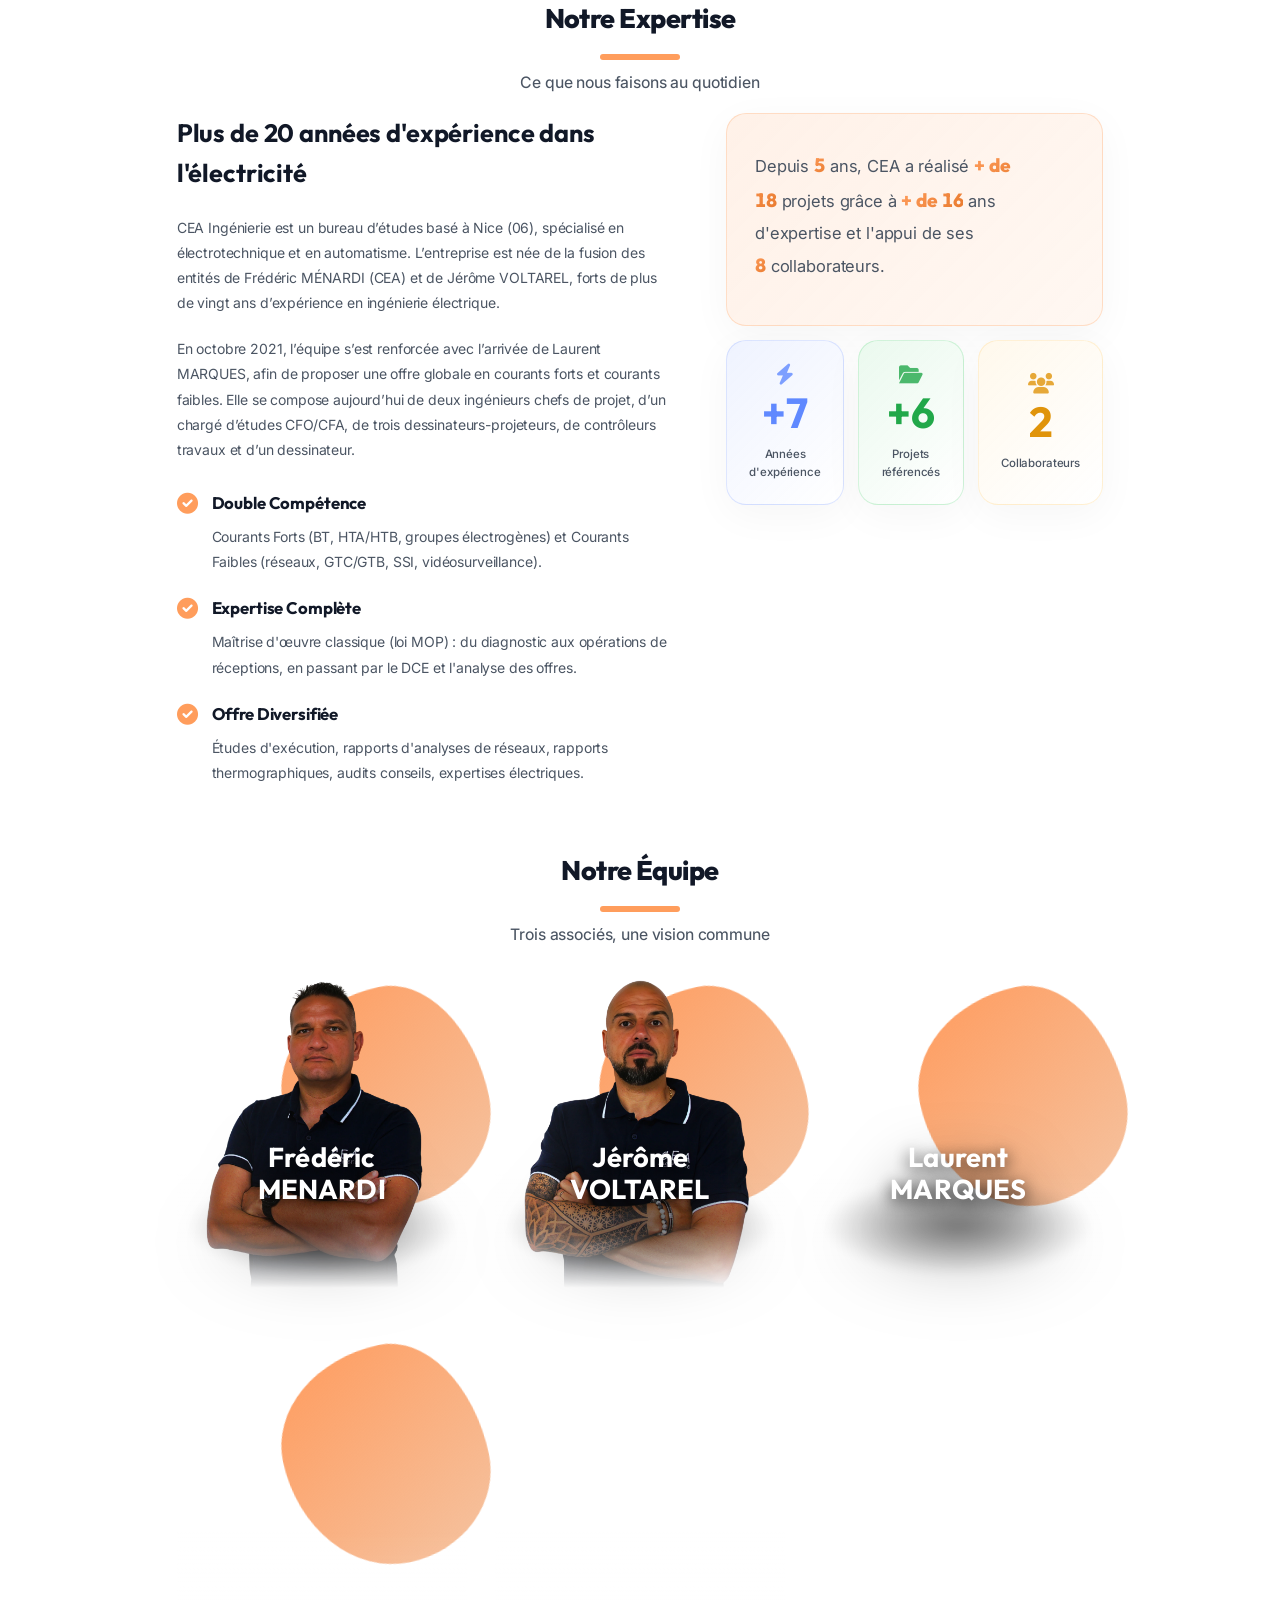
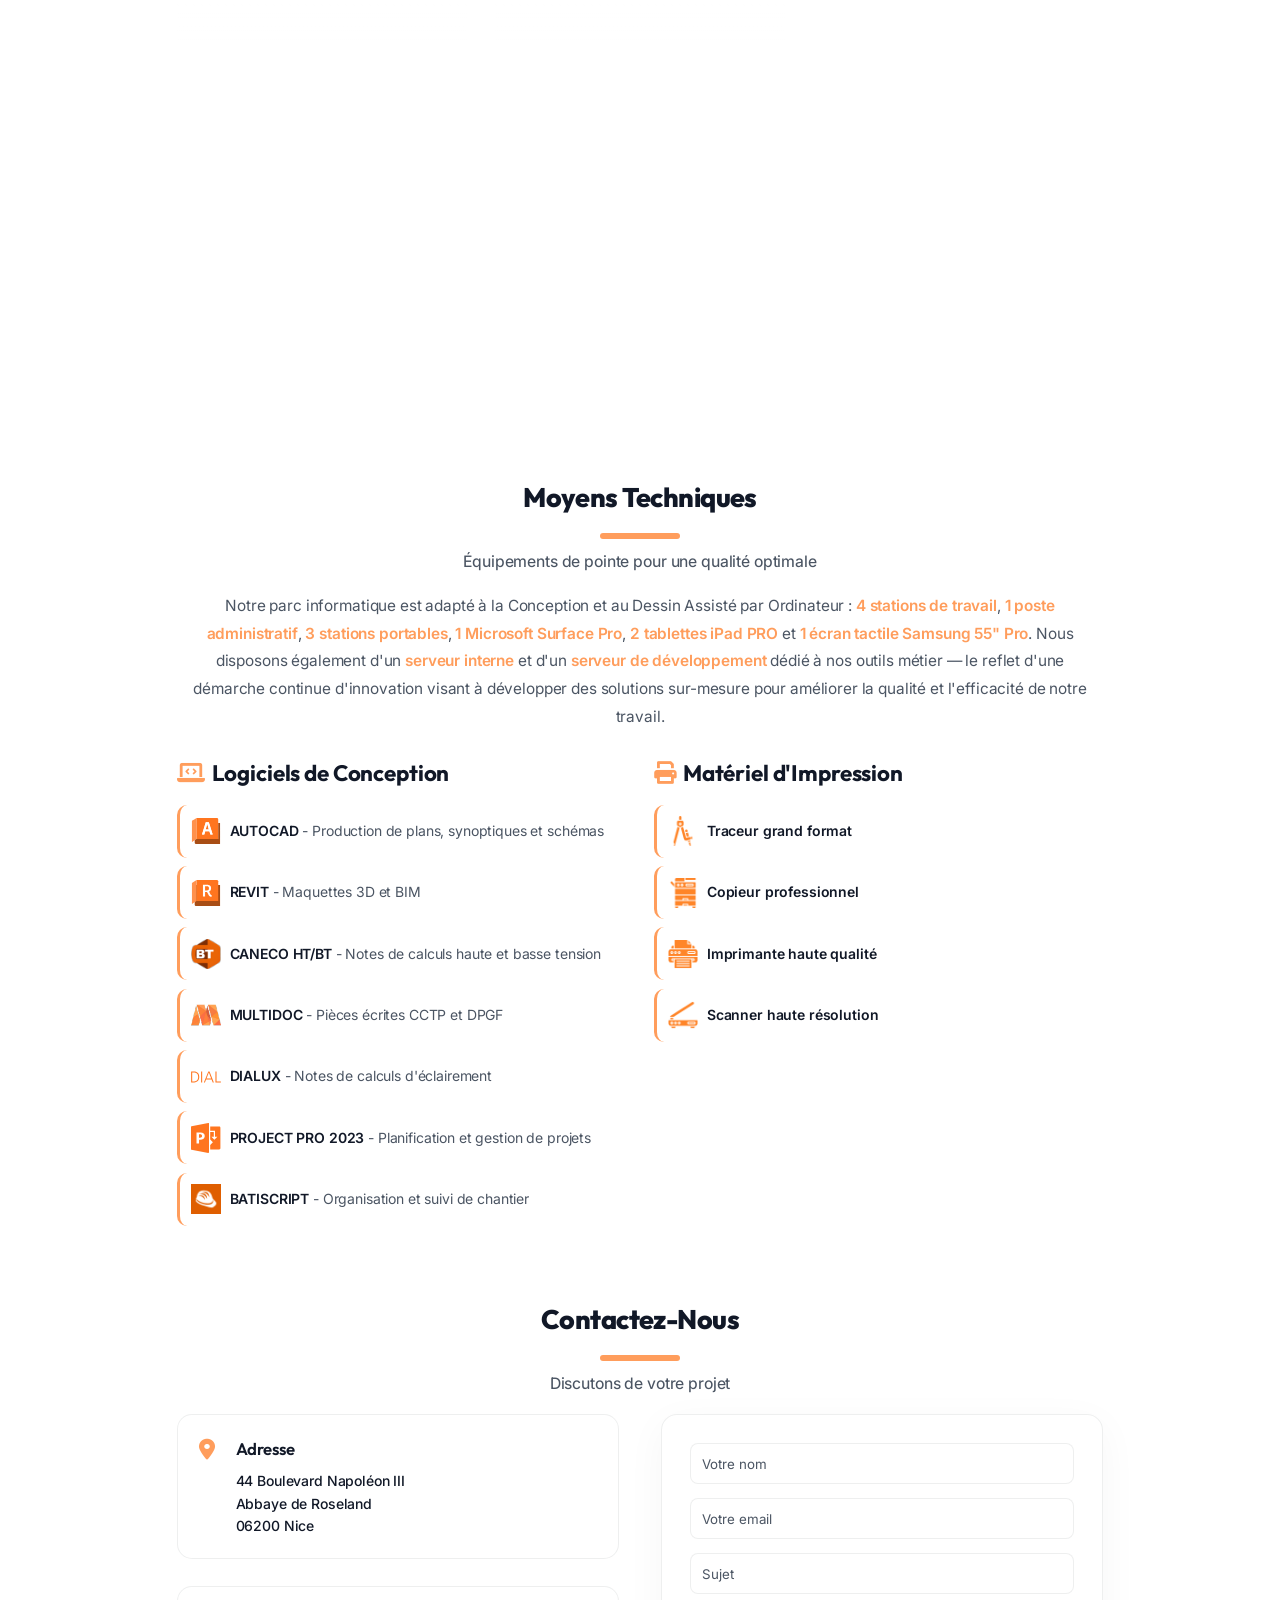
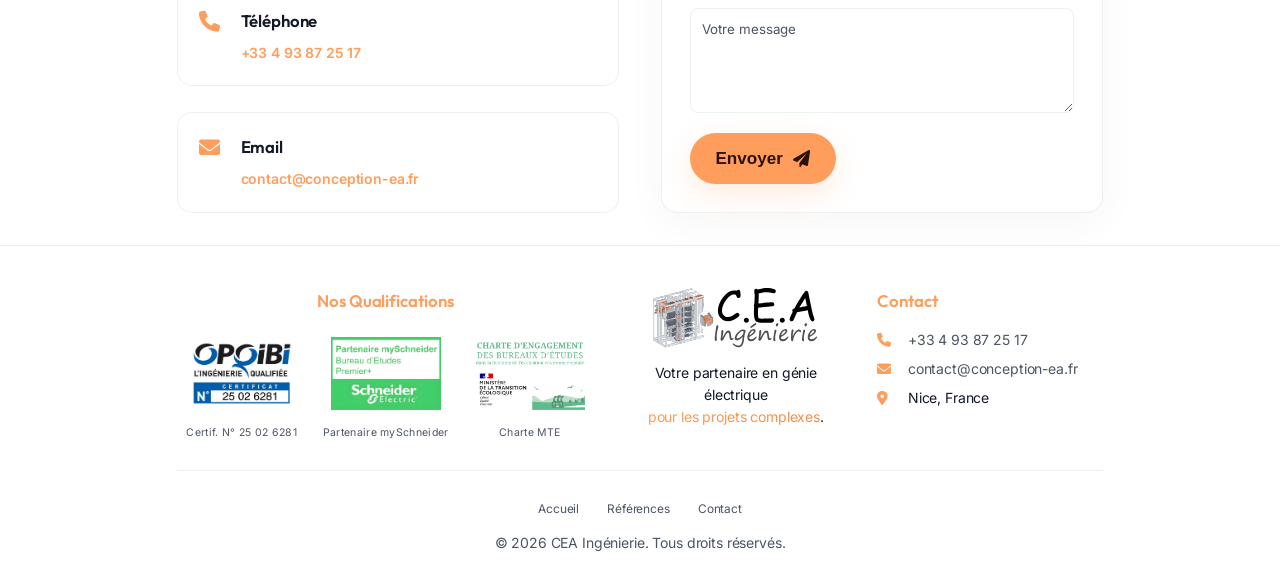
==== commit f452df89: "Deploy site CEA — 19/05/2026" ====
--- a/index.html
+++ b/index.html
@@ -493,7 +493,7 @@
                     <div class="stat-card stat-card--hero">
                         <p class="stat-narrative">
                             Depuis <strong class="stat-num-inline" data-start-year="2021">5</strong>&nbsp;ans,
-                            CEA a réalisé <strong class="stat-num-inline" data-stat-target="21" data-prefix="+ de ">+ de 21</strong>&nbsp;projets
+                            CEA a réalisé <strong class="stat-num-inline" data-stat-target="0" data-prefix="+ de ">+ de 0</strong>&nbsp;projets
                             grâce à <strong class="stat-num-inline" data-start-year="2001" data-prefix="+ de ">+ de 25</strong>&nbsp;ans
                             d'expertise et l'appui de ses <strong class="stat-num-inline" data-stat-target="8">8</strong>&nbsp;collaborateurs.
                         </p>
@@ -505,7 +505,7 @@
                     </div>
                     <div class="stat-card stat-card--projets">
                         <span class="stat-icon-wrap"><i class="fas fa-folder-open"></i></span>
-                        <div class="stat-number" data-target="21" data-prefix="+">0</div>
+                        <div class="stat-number" data-target="0" data-prefix="+">0</div>
                         <div class="stat-label">Projets référencés</div>
                     </div>
                     <div class="stat-card stat-card--equipe">
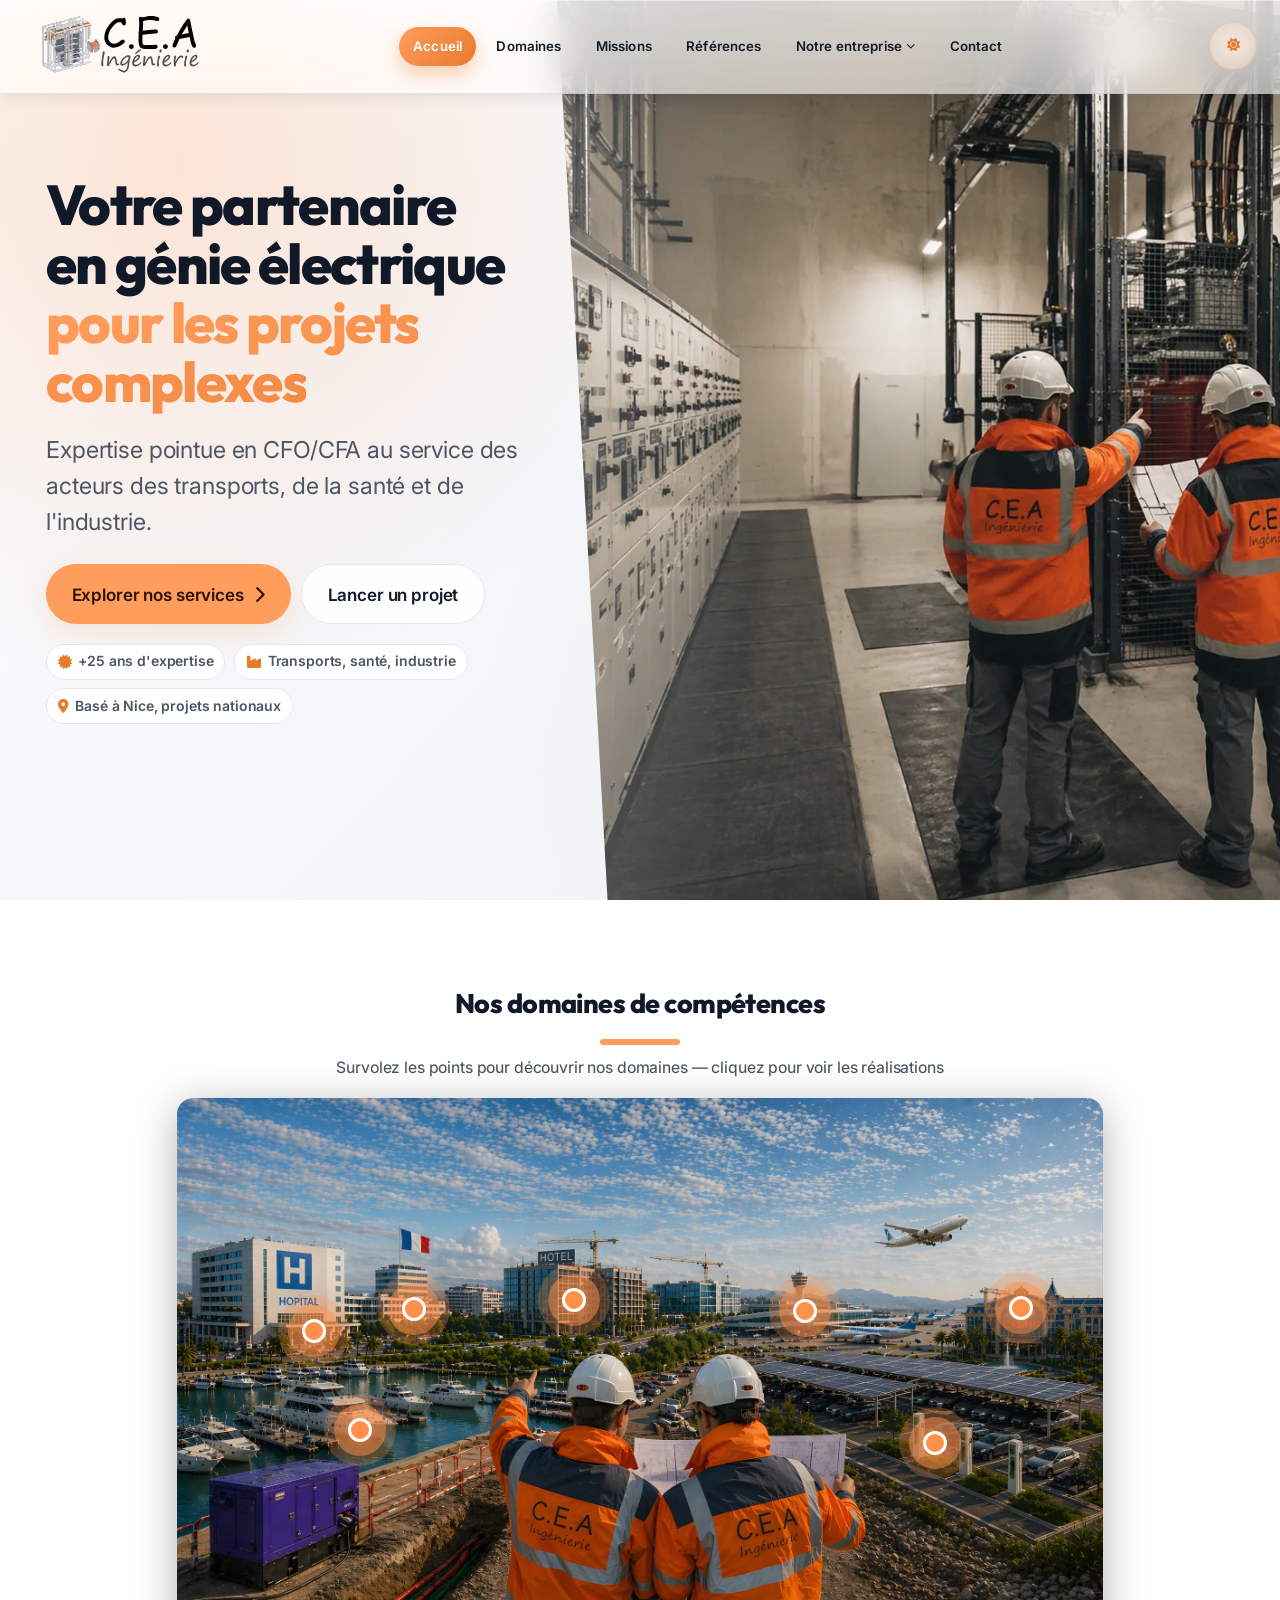
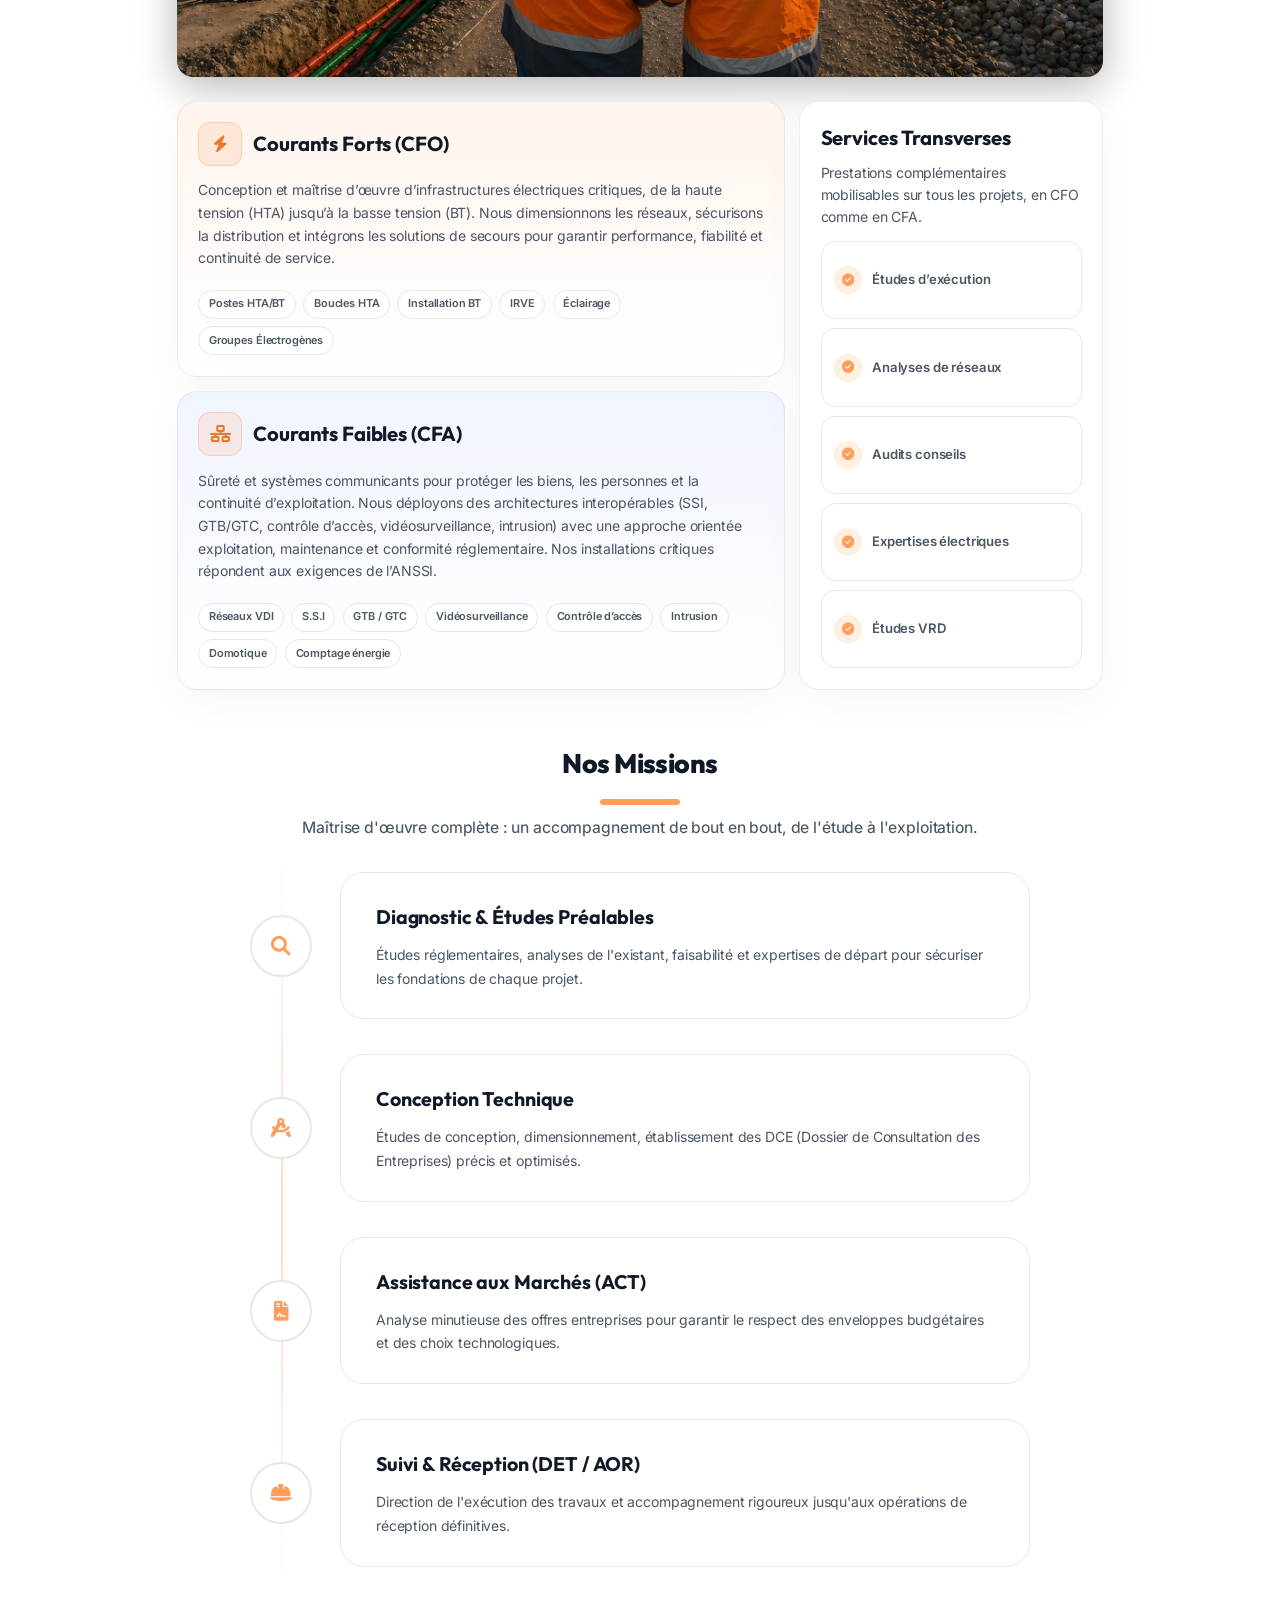
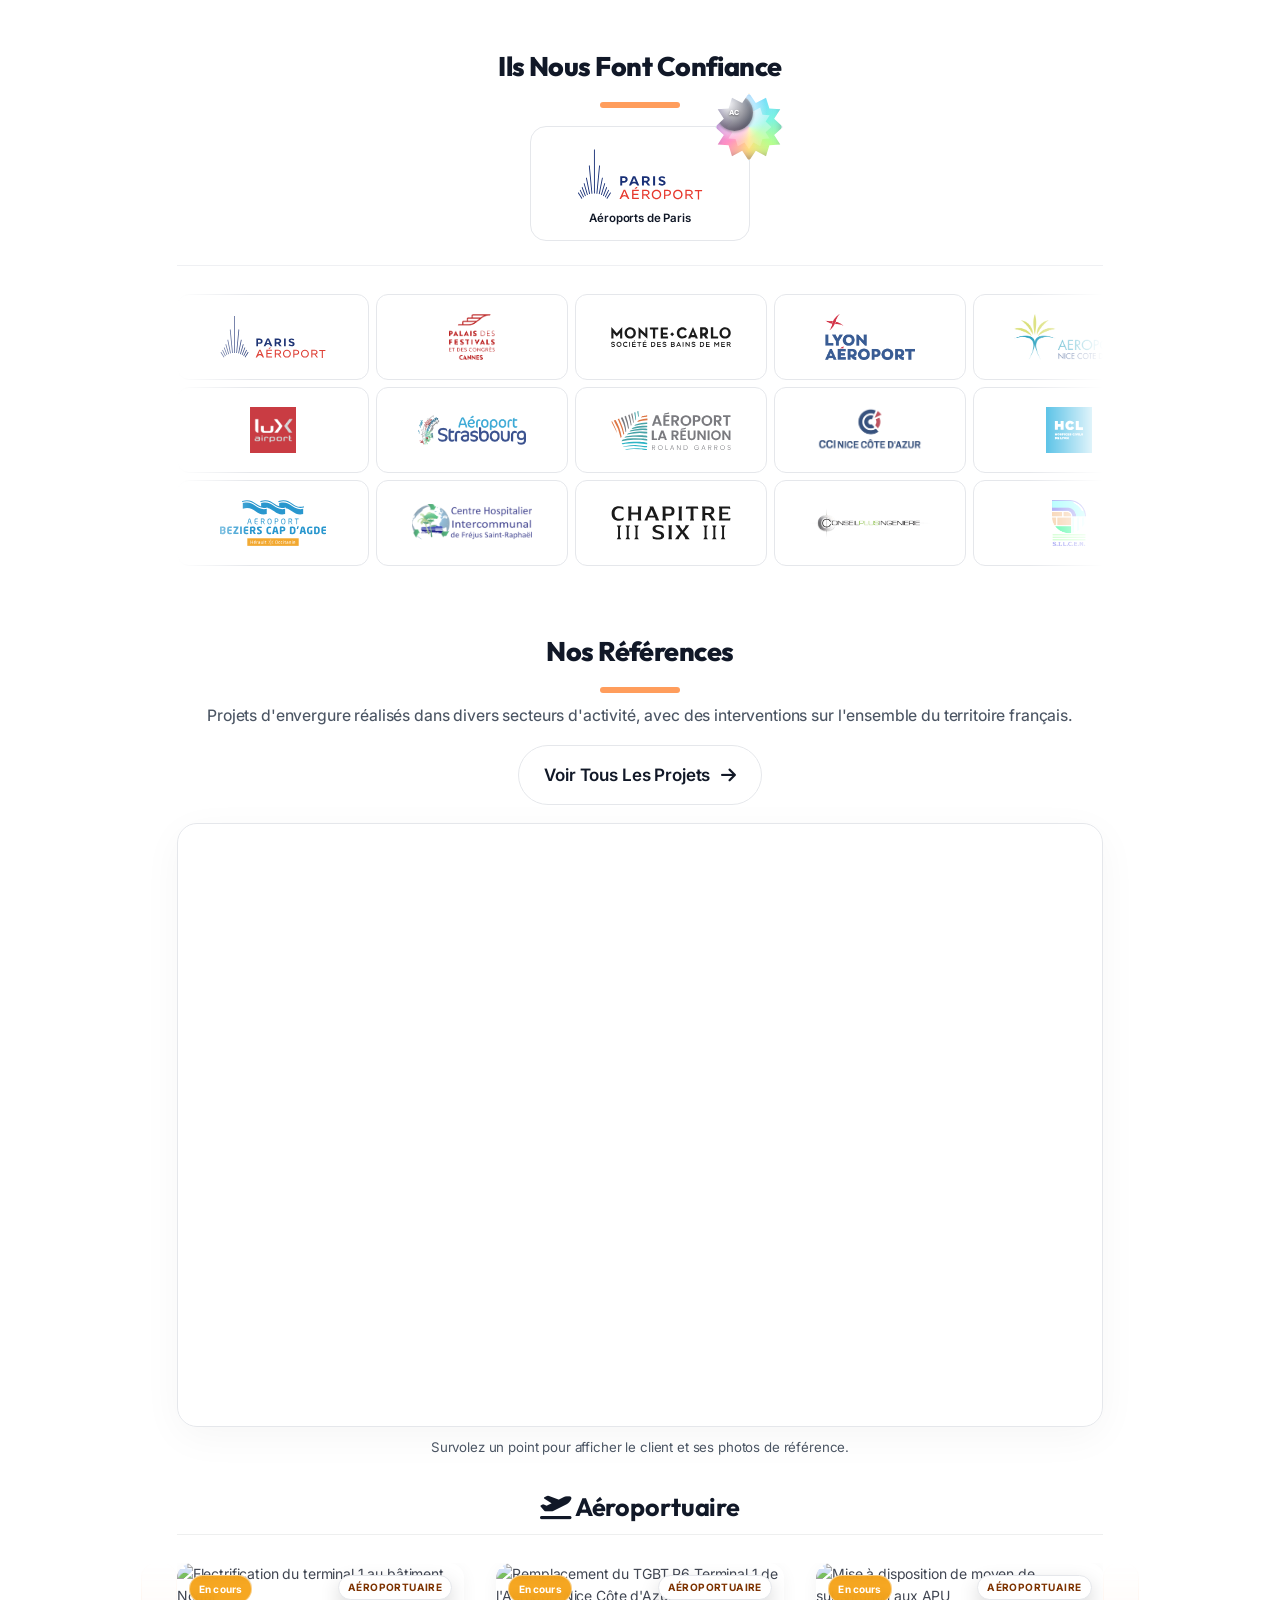
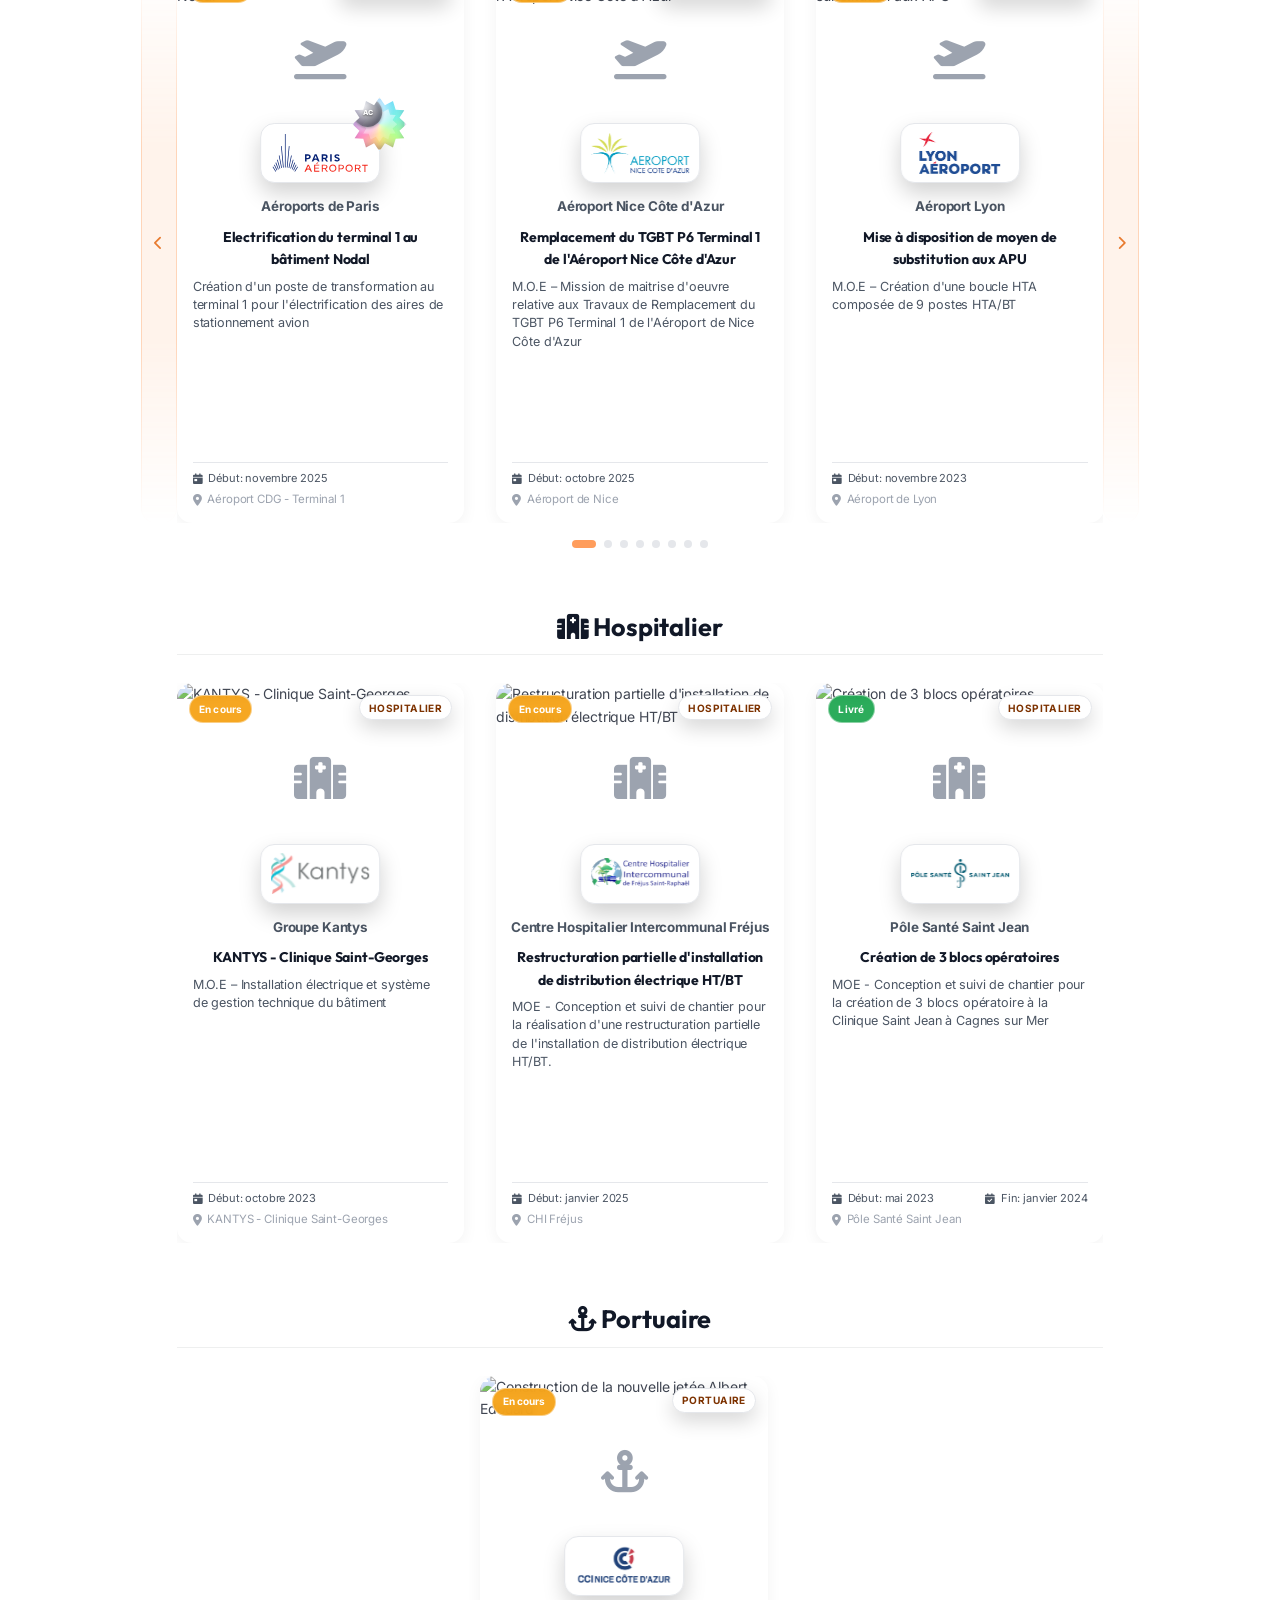
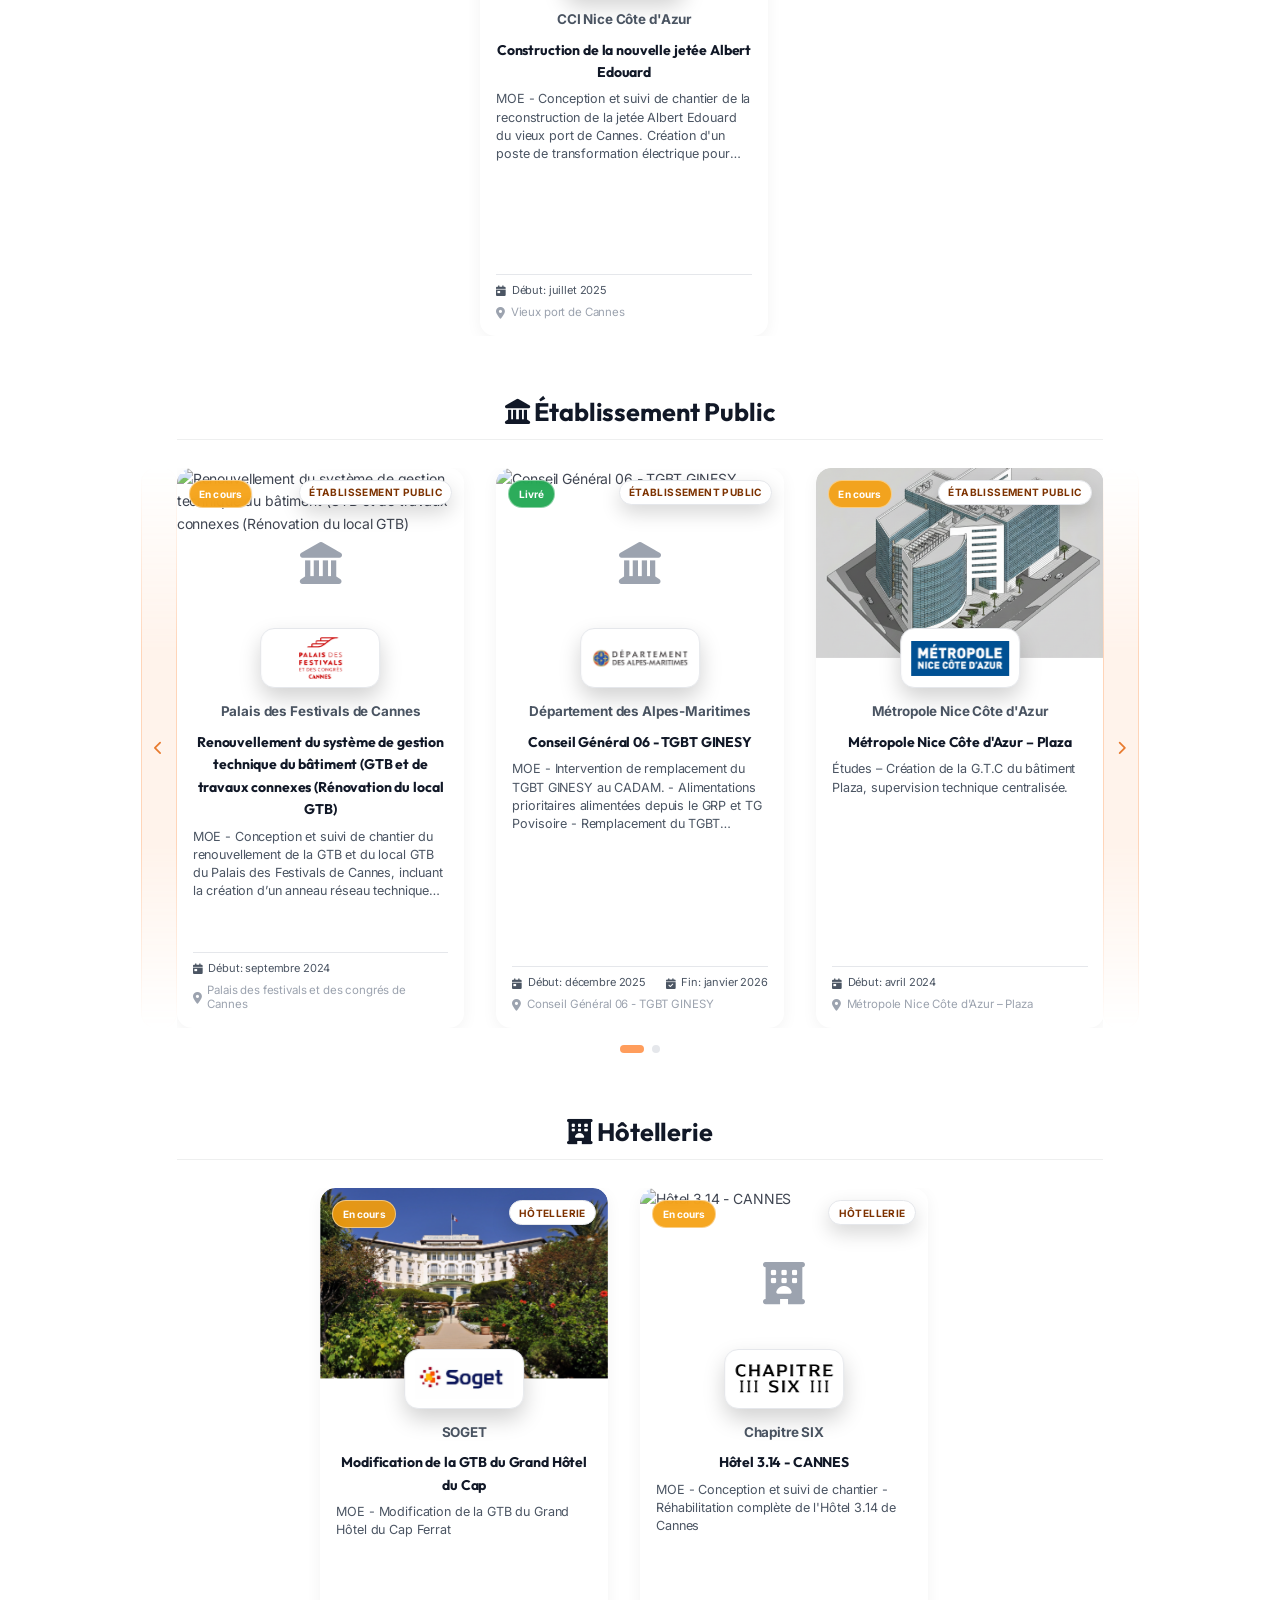
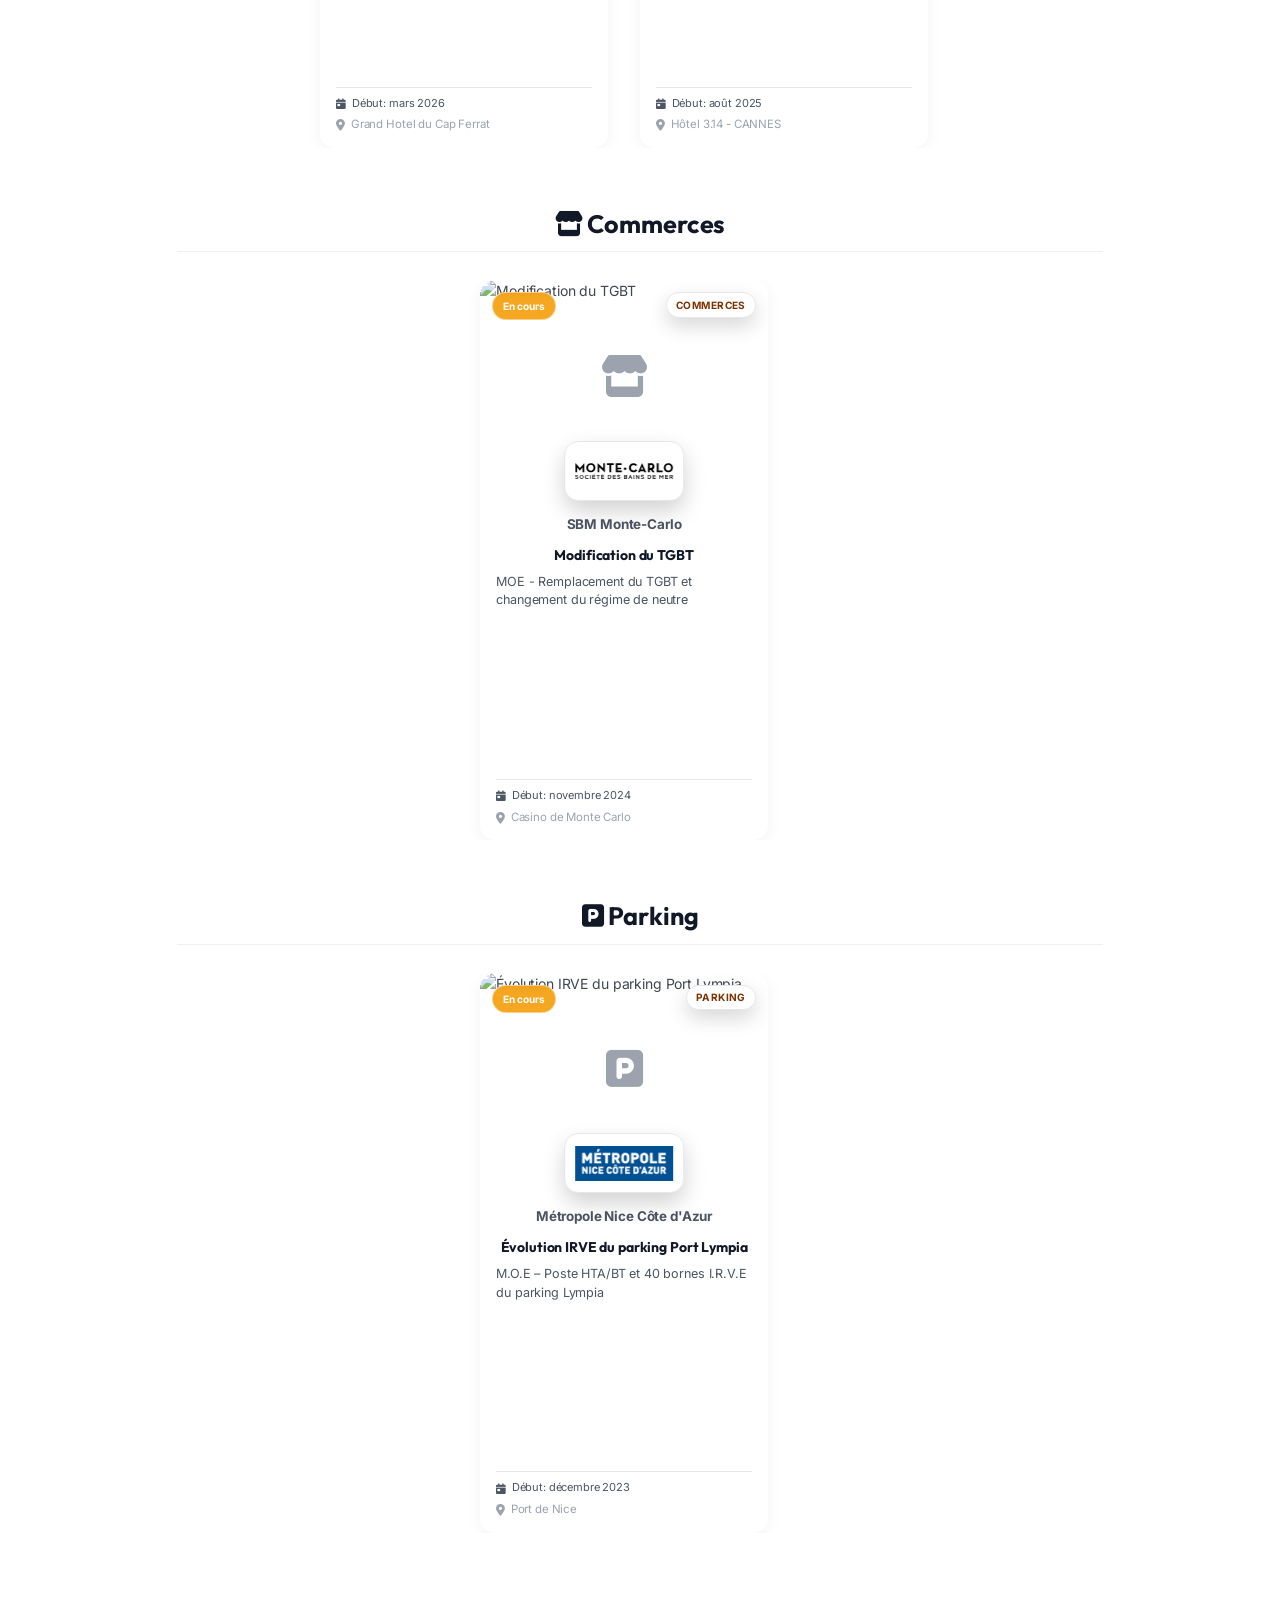
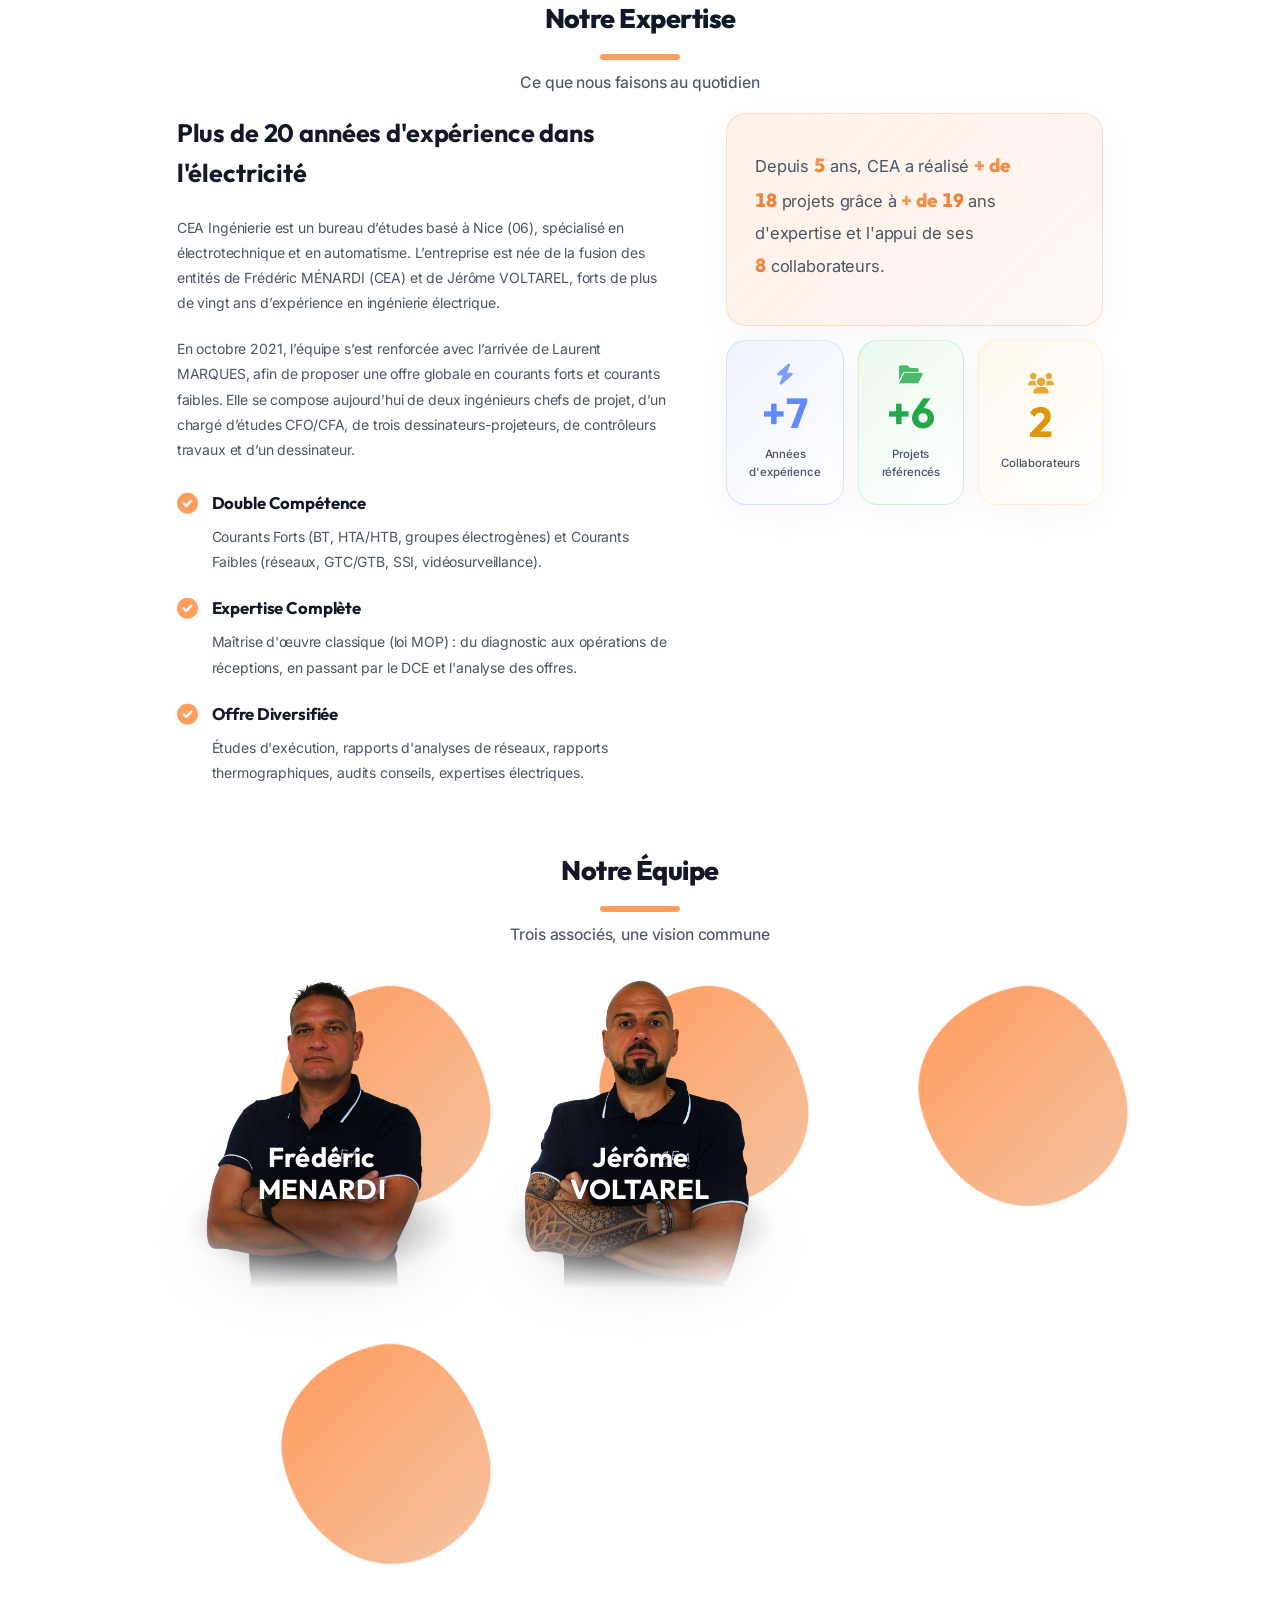
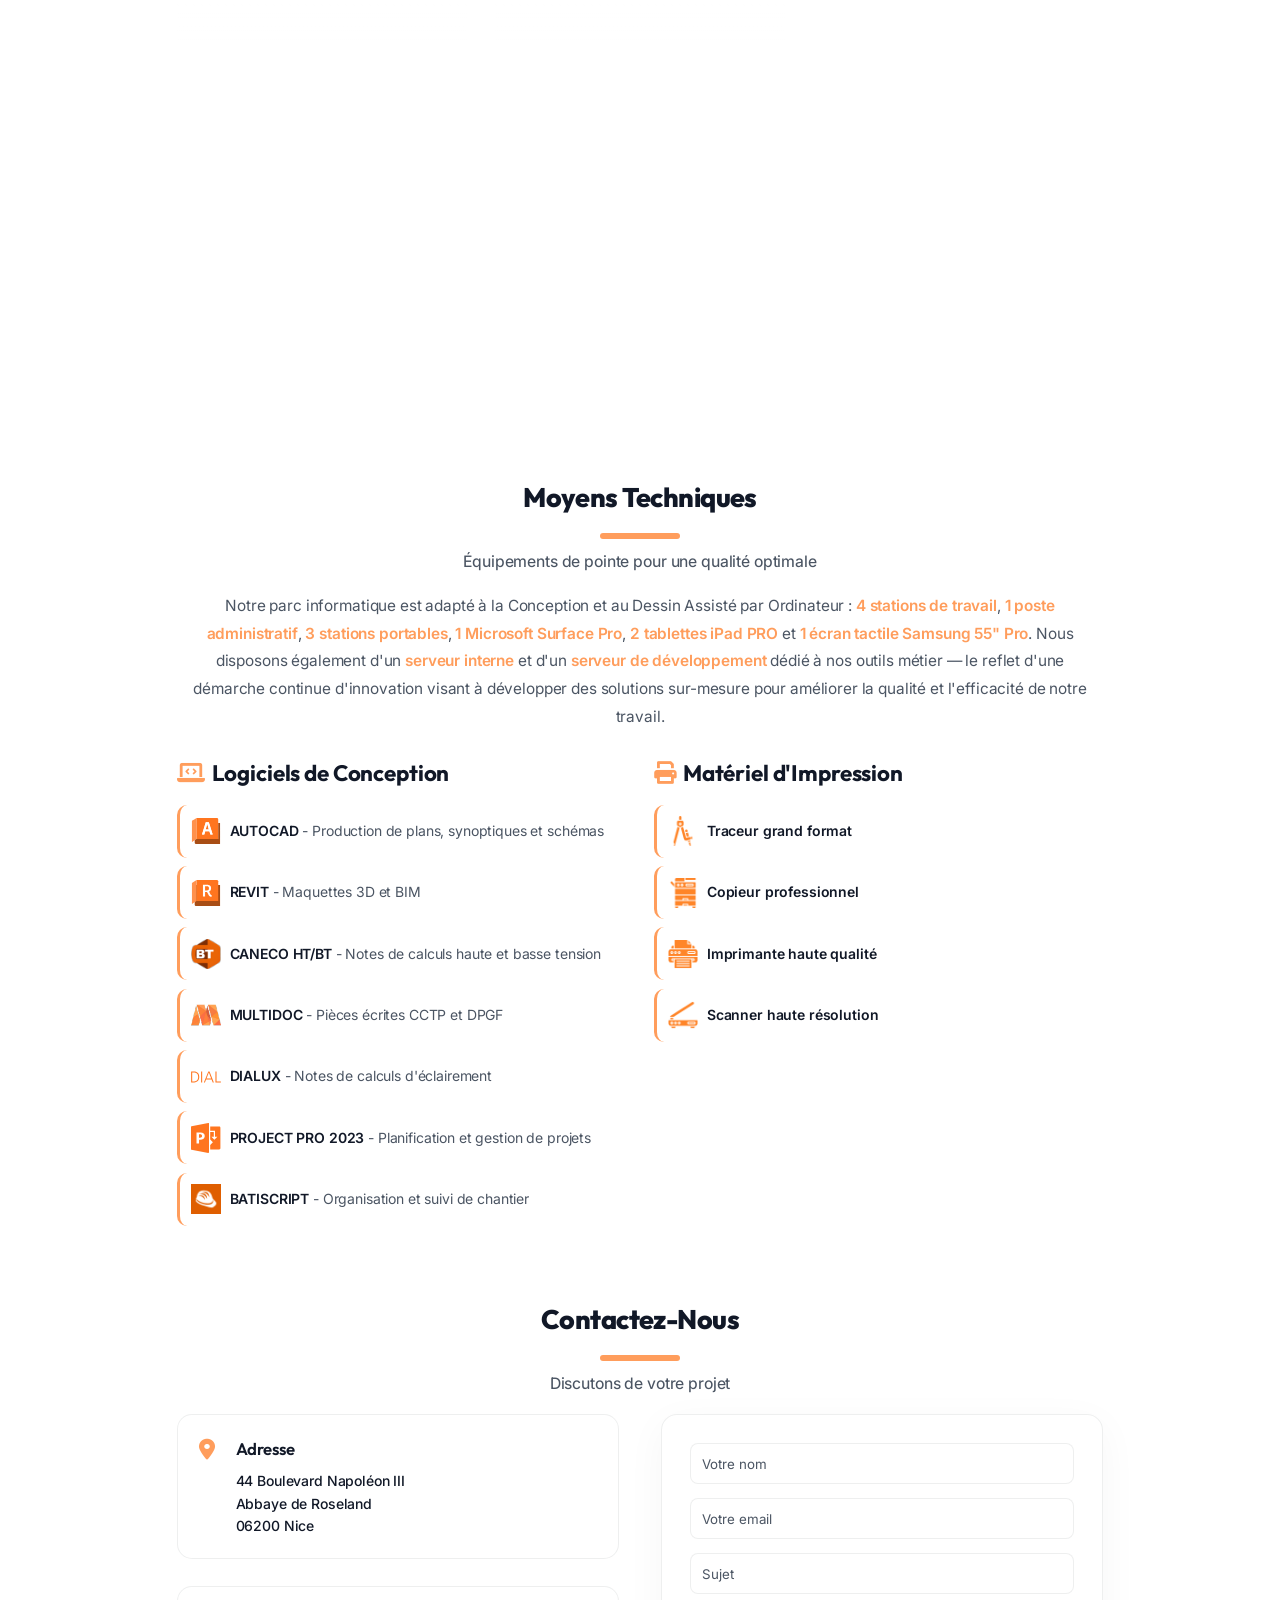
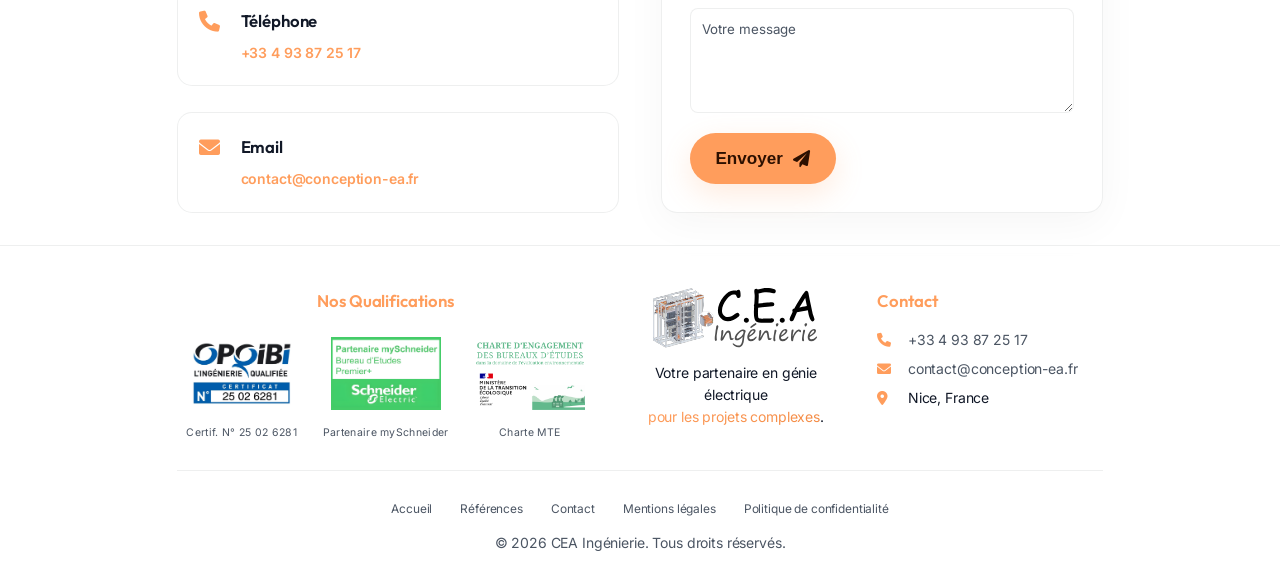
==== commit 735c21ab: "Deploy site CEA — 20/05/2026" ====
--- a/index.html
+++ b/index.html
@@ -741,6 +741,8 @@
                     <a href="index.html" class="footer-nav-link">Accueil</a>
                     <a href="references.html" class="footer-nav-link">Références</a>
                     <a href="index.html#contact" class="footer-nav-link">Contact</a>
+                    <a href="mentions-legales.html" class="footer-nav-link">Mentions légales</a>
+                    <a href="politique-de-confidentialite.html" class="footer-nav-link">Politique de confidentialité</a>
                 </nav>
                 <p>&copy; 2026 CEA Ingénierie. Tous droits réservés.</p>
             </div>
--- a/css/style.css
+++ b/css/style.css
@@ -7176,3 +7176,62 @@
         height: 200px;
     }
 }
+
+/* ── Pages légales ─────────────────────────────────────────── */
+.legal-page-main {
+    padding: 7rem 0 4rem;
+    min-height: 70vh;
+}
+
+.legal-content {
+    max-width: 800px;
+    margin: 0 auto;
+    color: var(--text-secondary);
+    line-height: 1.75;
+}
+
+.legal-content h1 {
+    color: var(--text-primary);
+    margin-bottom: 0.5rem;
+}
+
+.legal-content .legal-updated {
+    font-size: 0.85rem;
+    color: var(--text-muted, var(--text-secondary));
+    margin-bottom: 3rem;
+    opacity: 0.7;
+}
+
+.legal-content h2 {
+    color: var(--text-primary);
+    font-size: 1.15rem;
+    margin-top: 2.5rem;
+    margin-bottom: 0.75rem;
+    padding-bottom: 0.4rem;
+    border-bottom: 1px solid var(--glass-border);
+}
+
+.legal-content p,
+.legal-content ul {
+    margin-bottom: 1rem;
+}
+
+.legal-content ul {
+    padding-left: 1.5rem;
+}
+
+.legal-content a {
+    color: var(--accent-color);
+    text-decoration: none;
+}
+
+.legal-content a:hover {
+    text-decoration: underline;
+}
+
+.legal-footer-simple {
+    border-top: 1px solid var(--glass-border);
+    padding: 2rem 0;
+    margin-top: 3rem;
+    text-align: center;
+}
